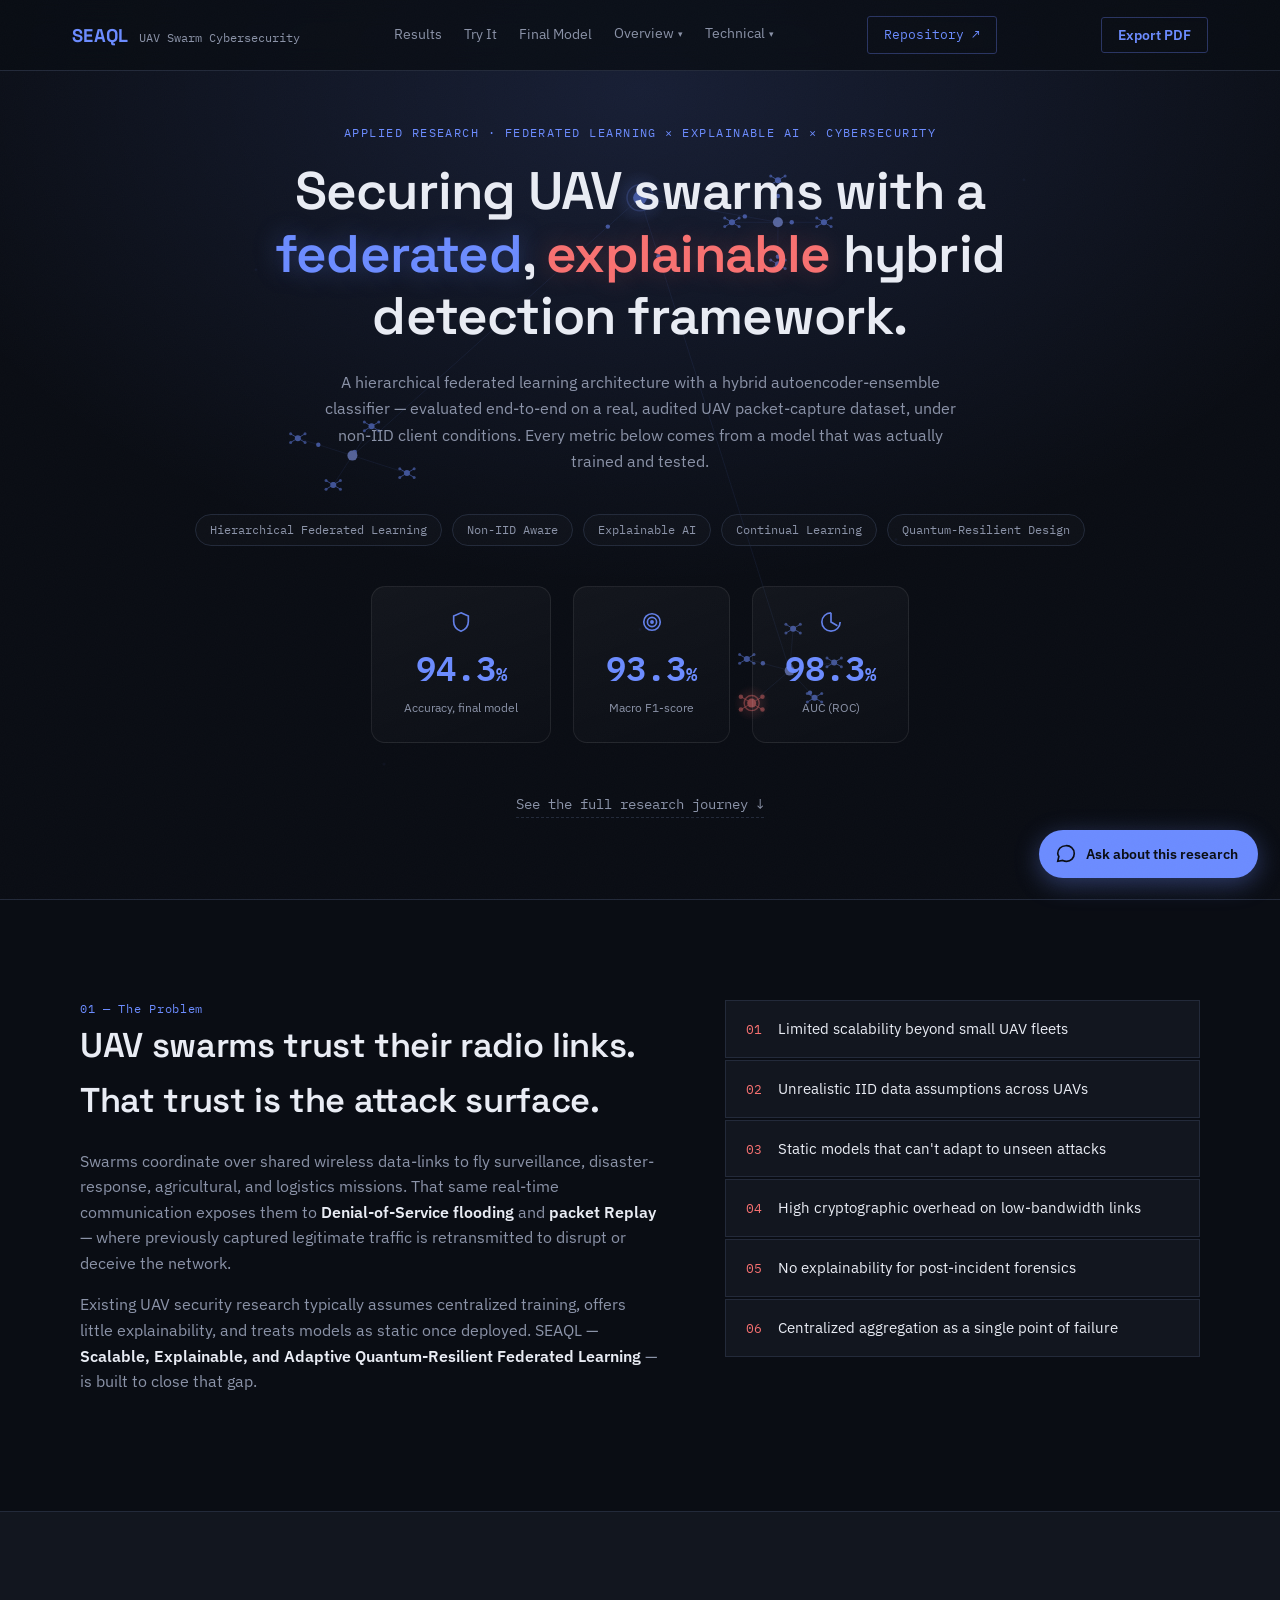
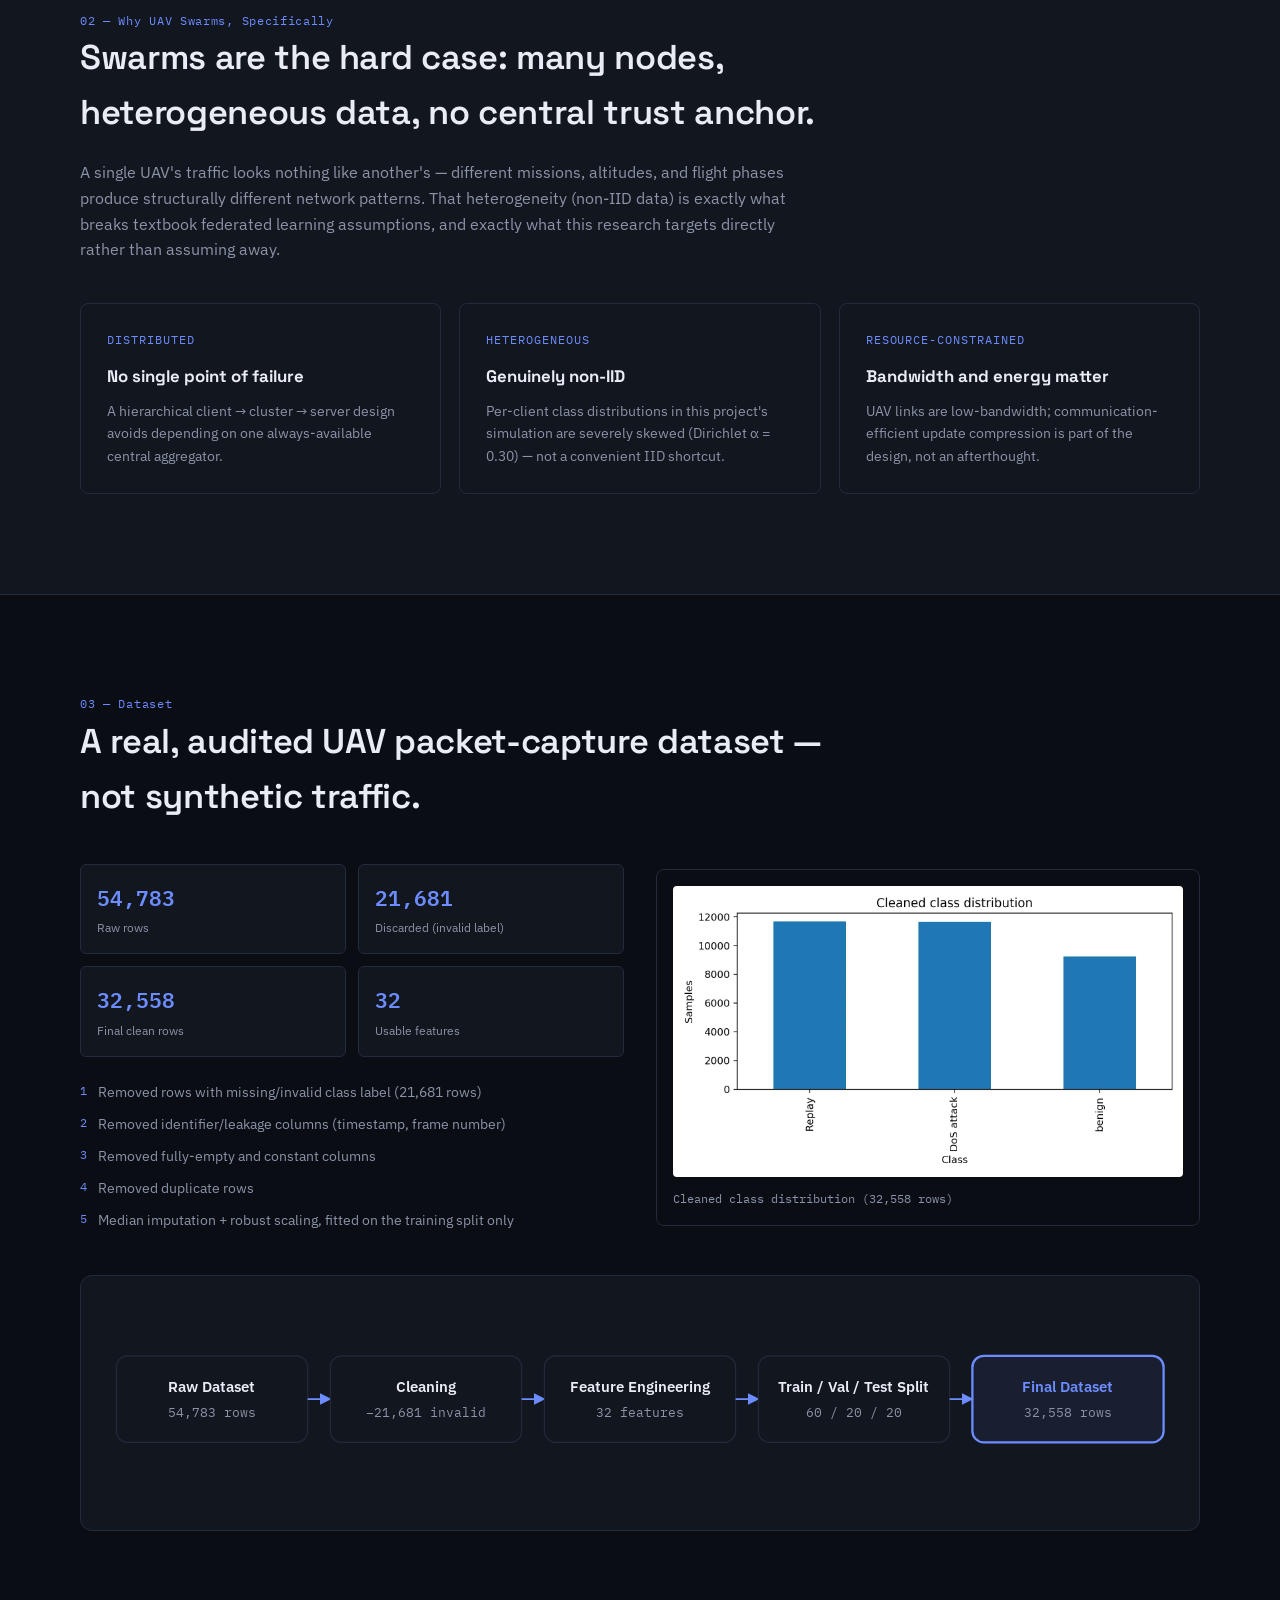
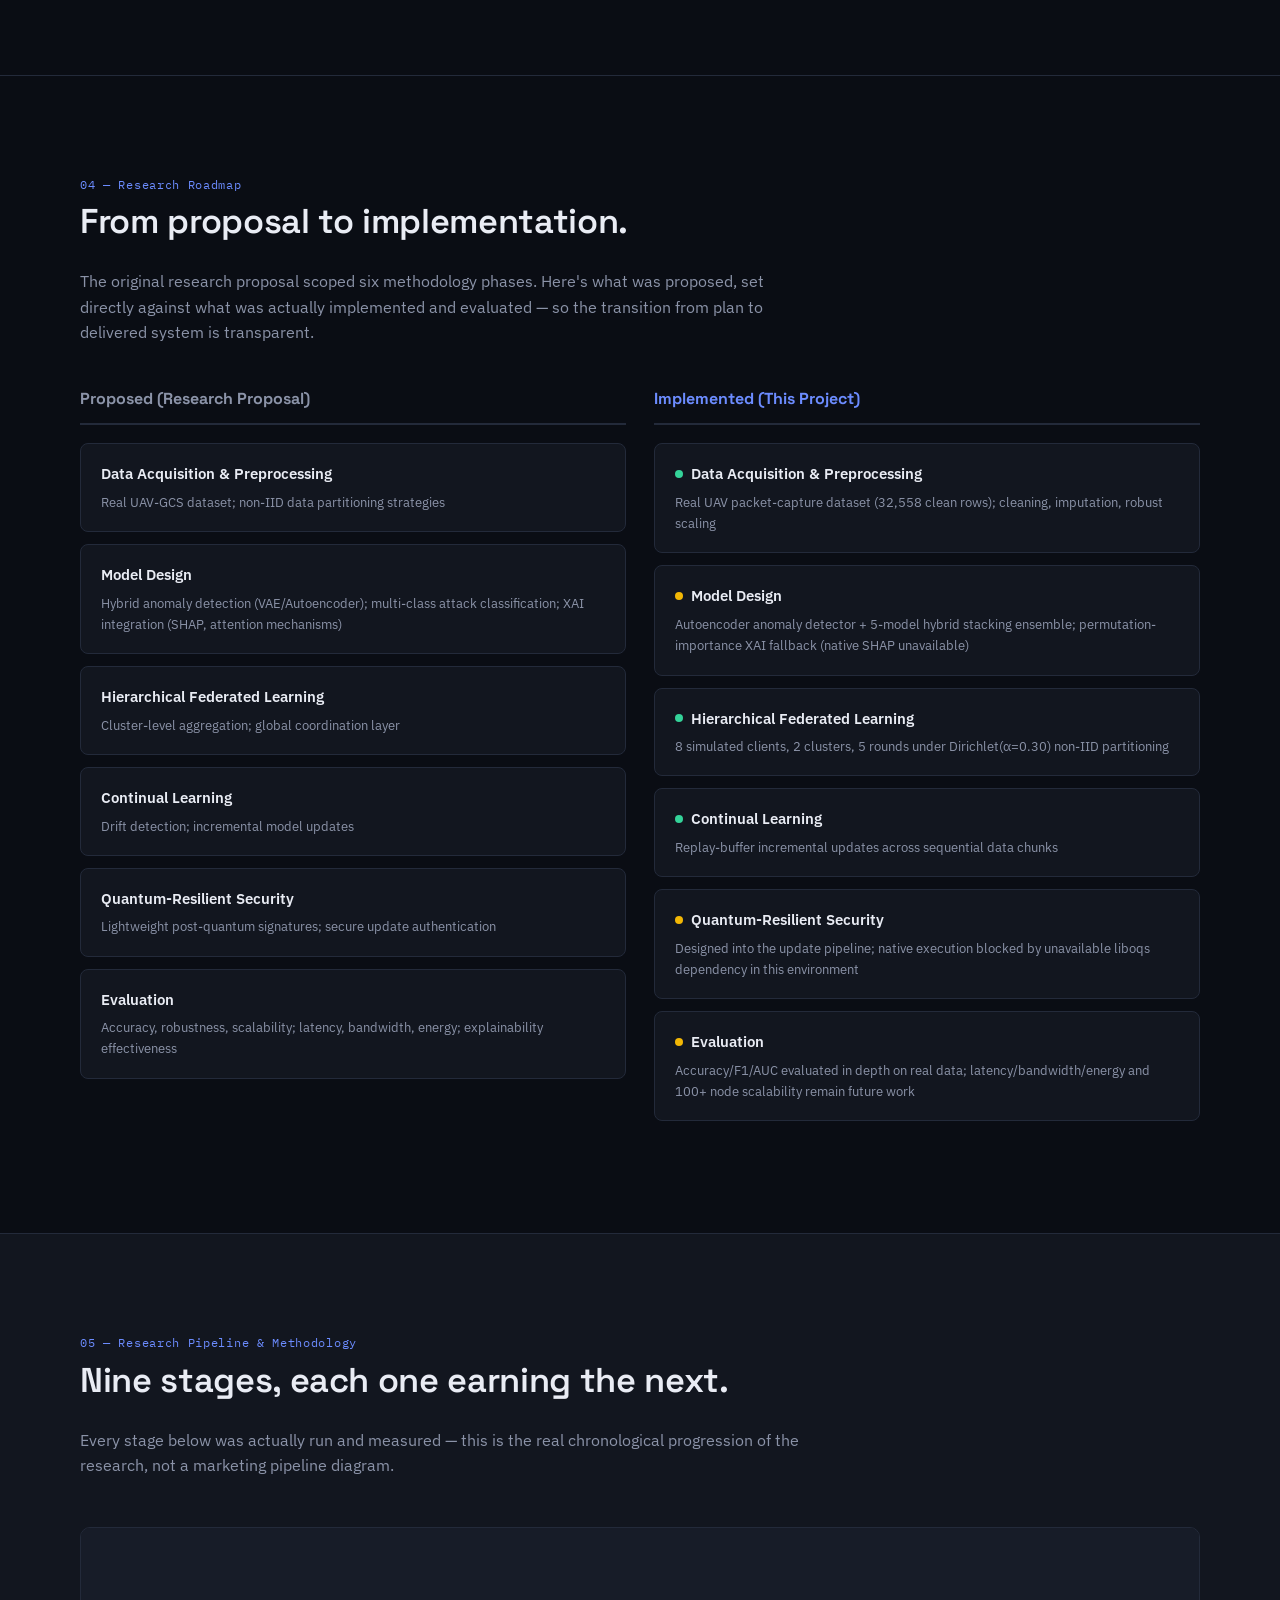
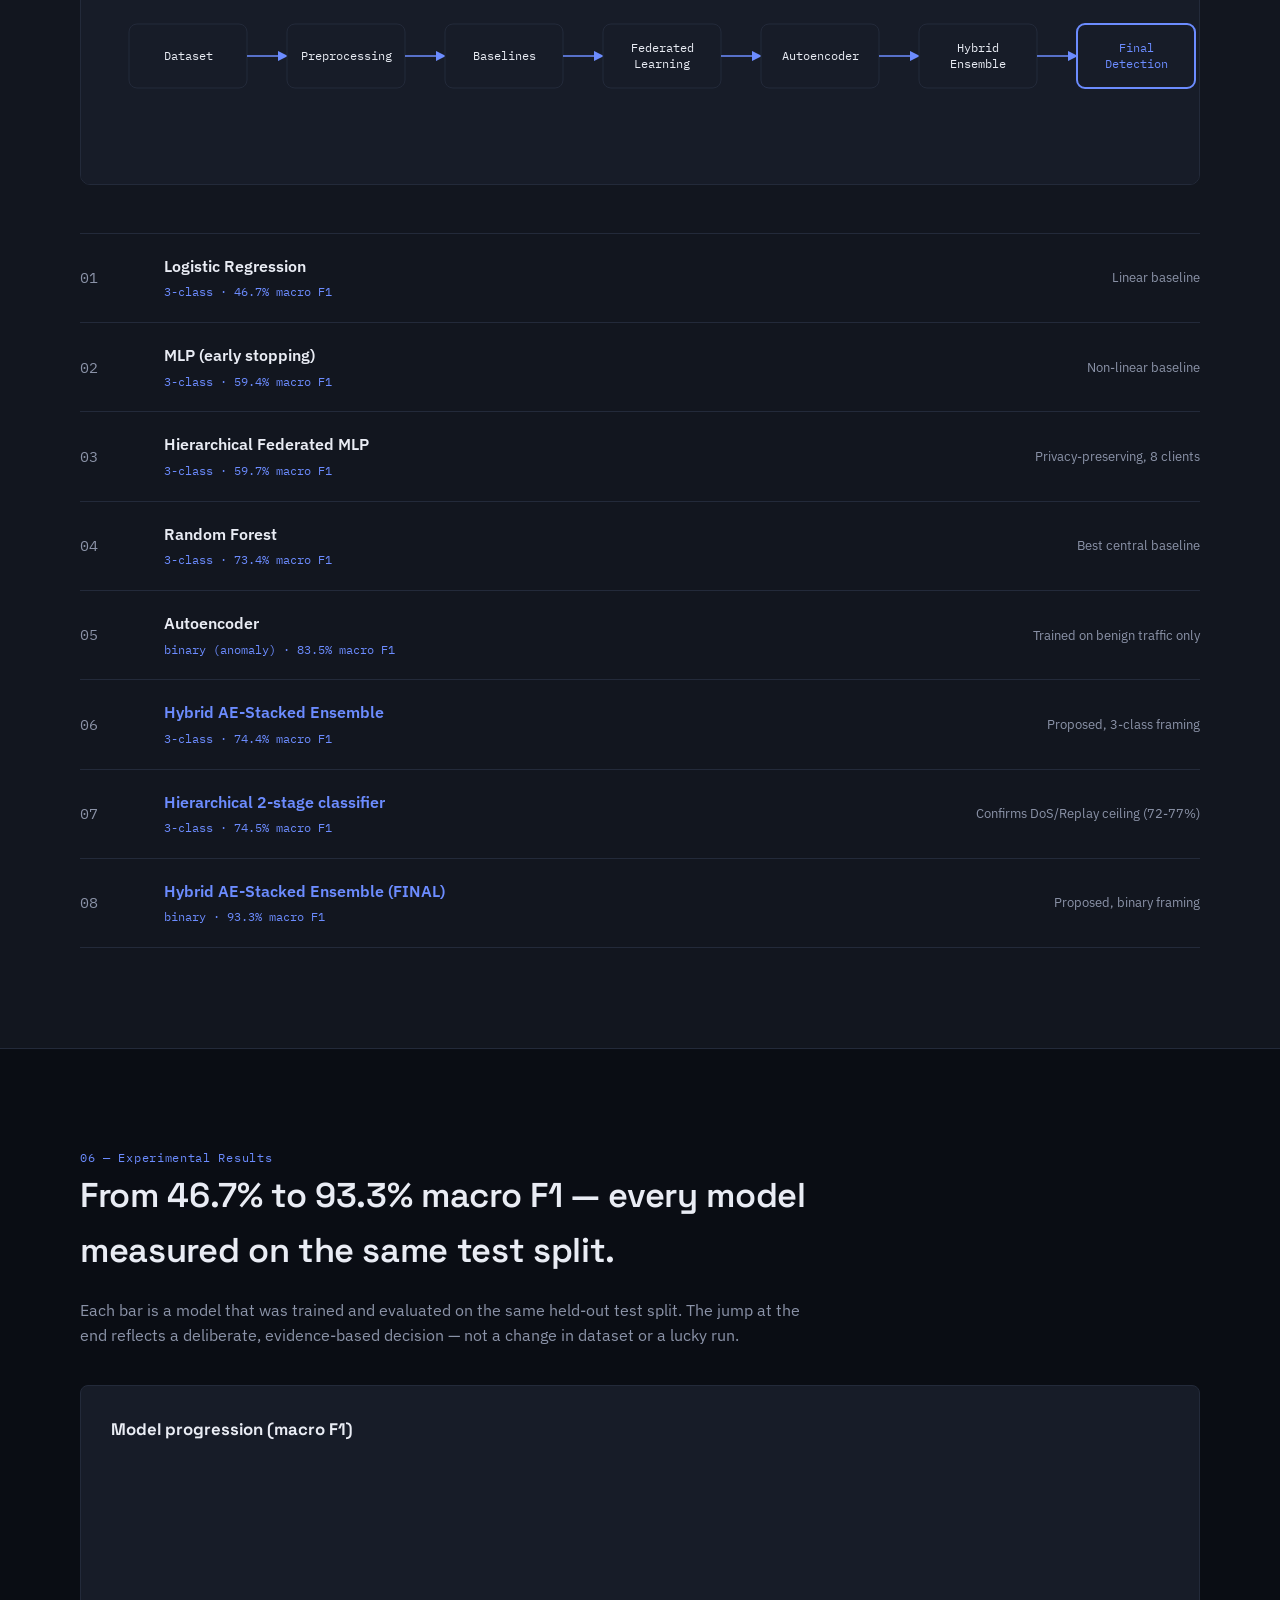
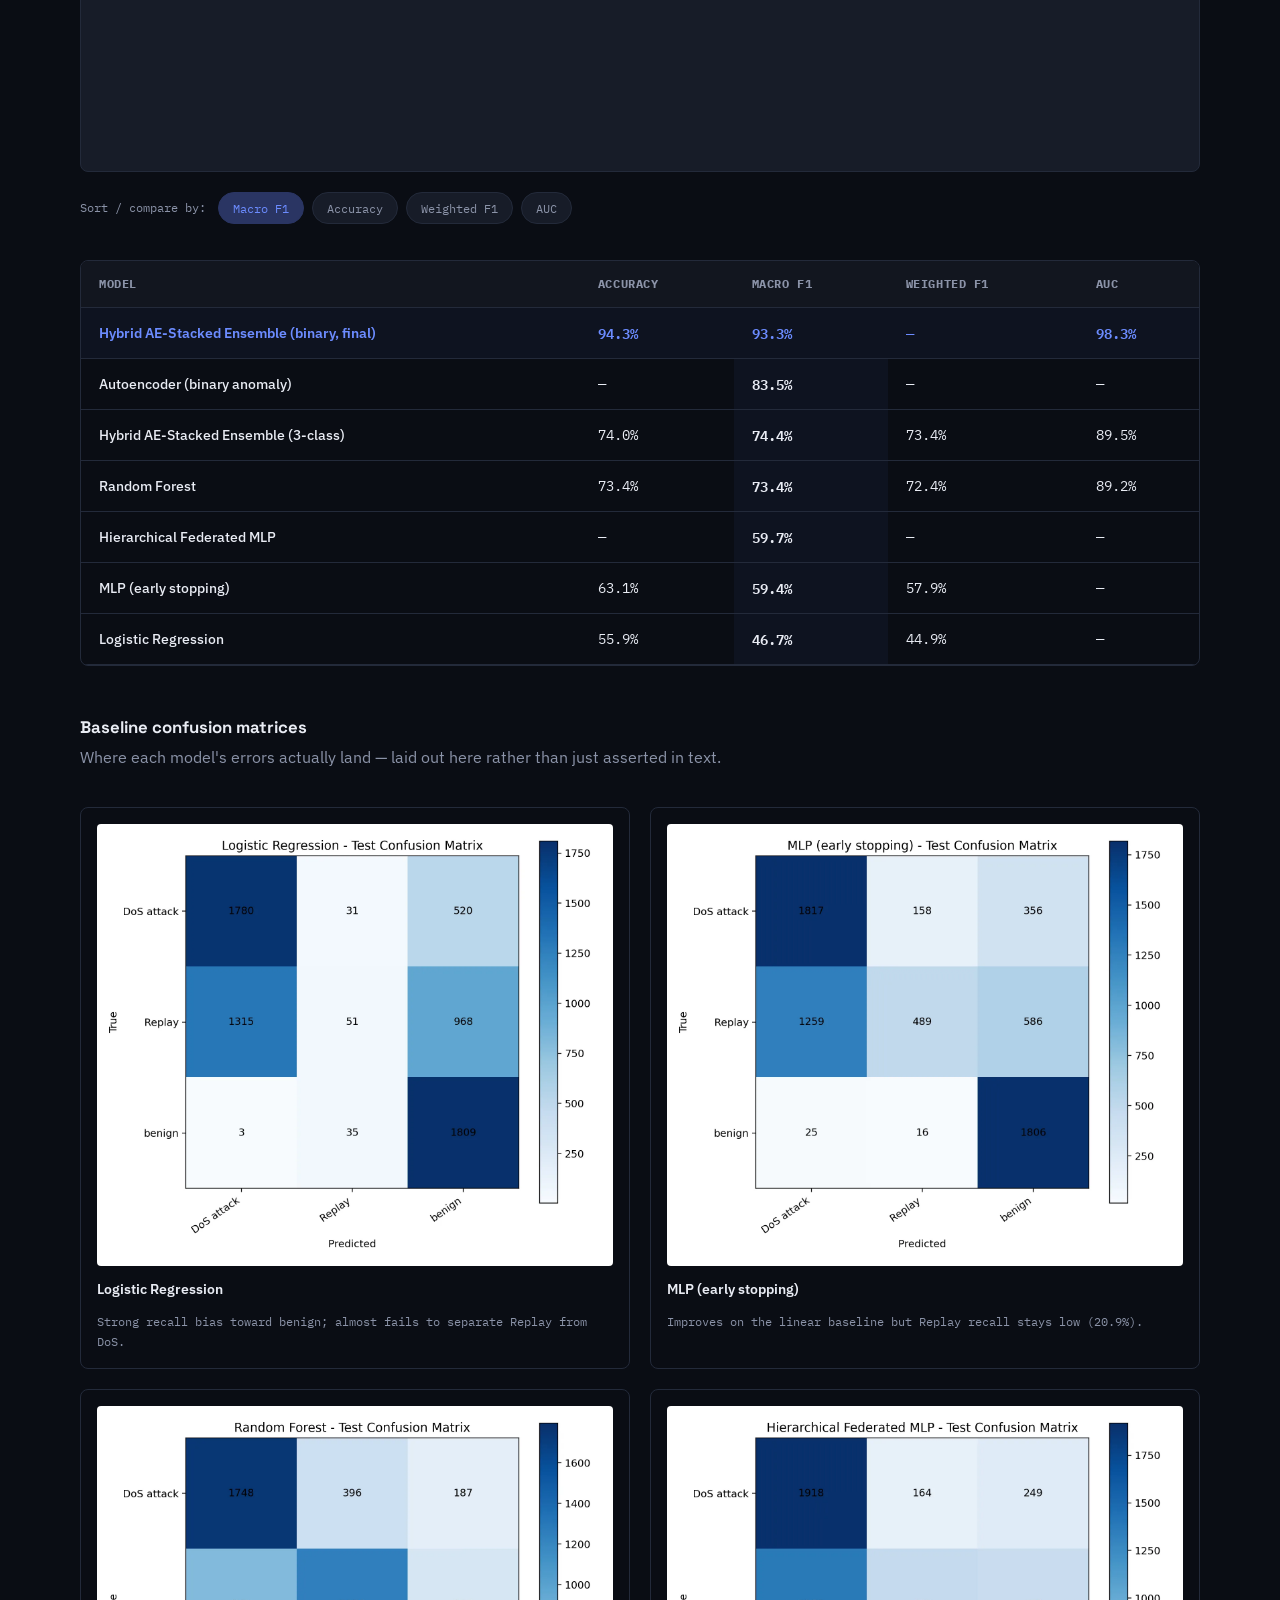
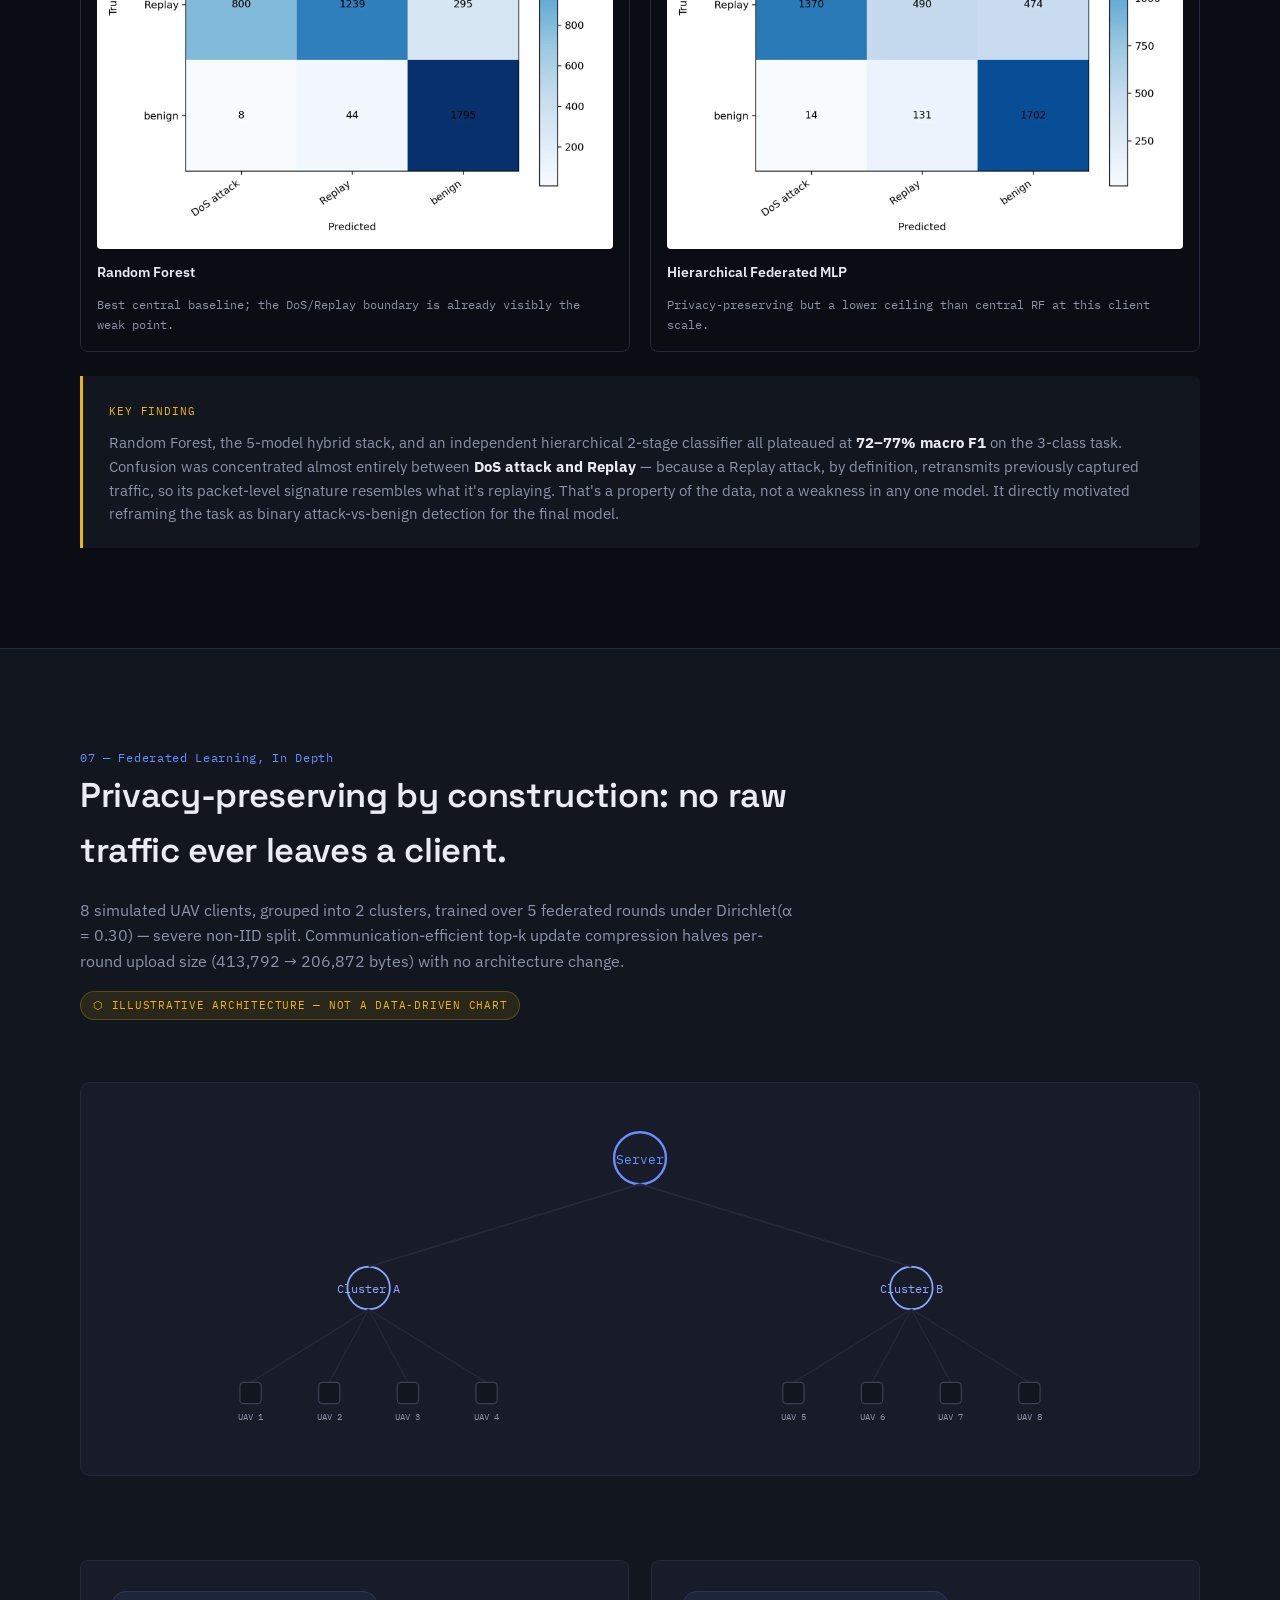
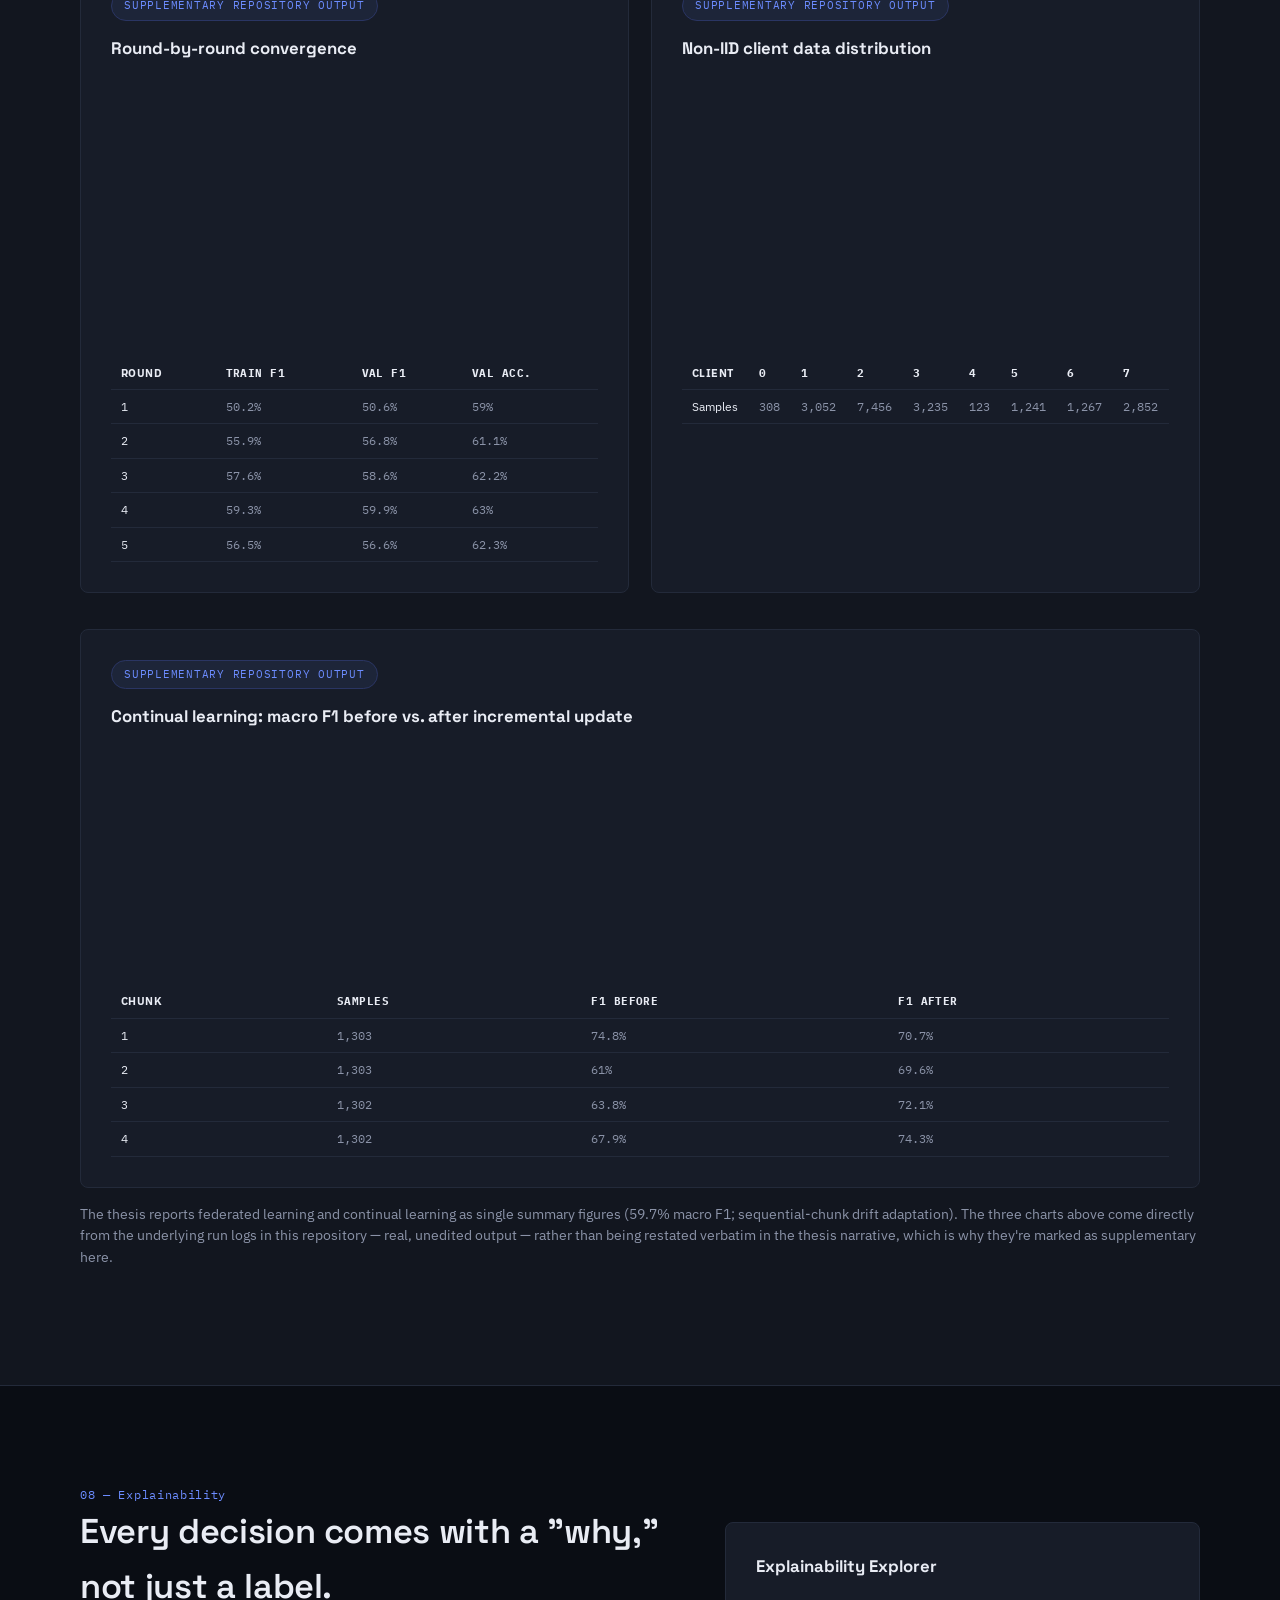
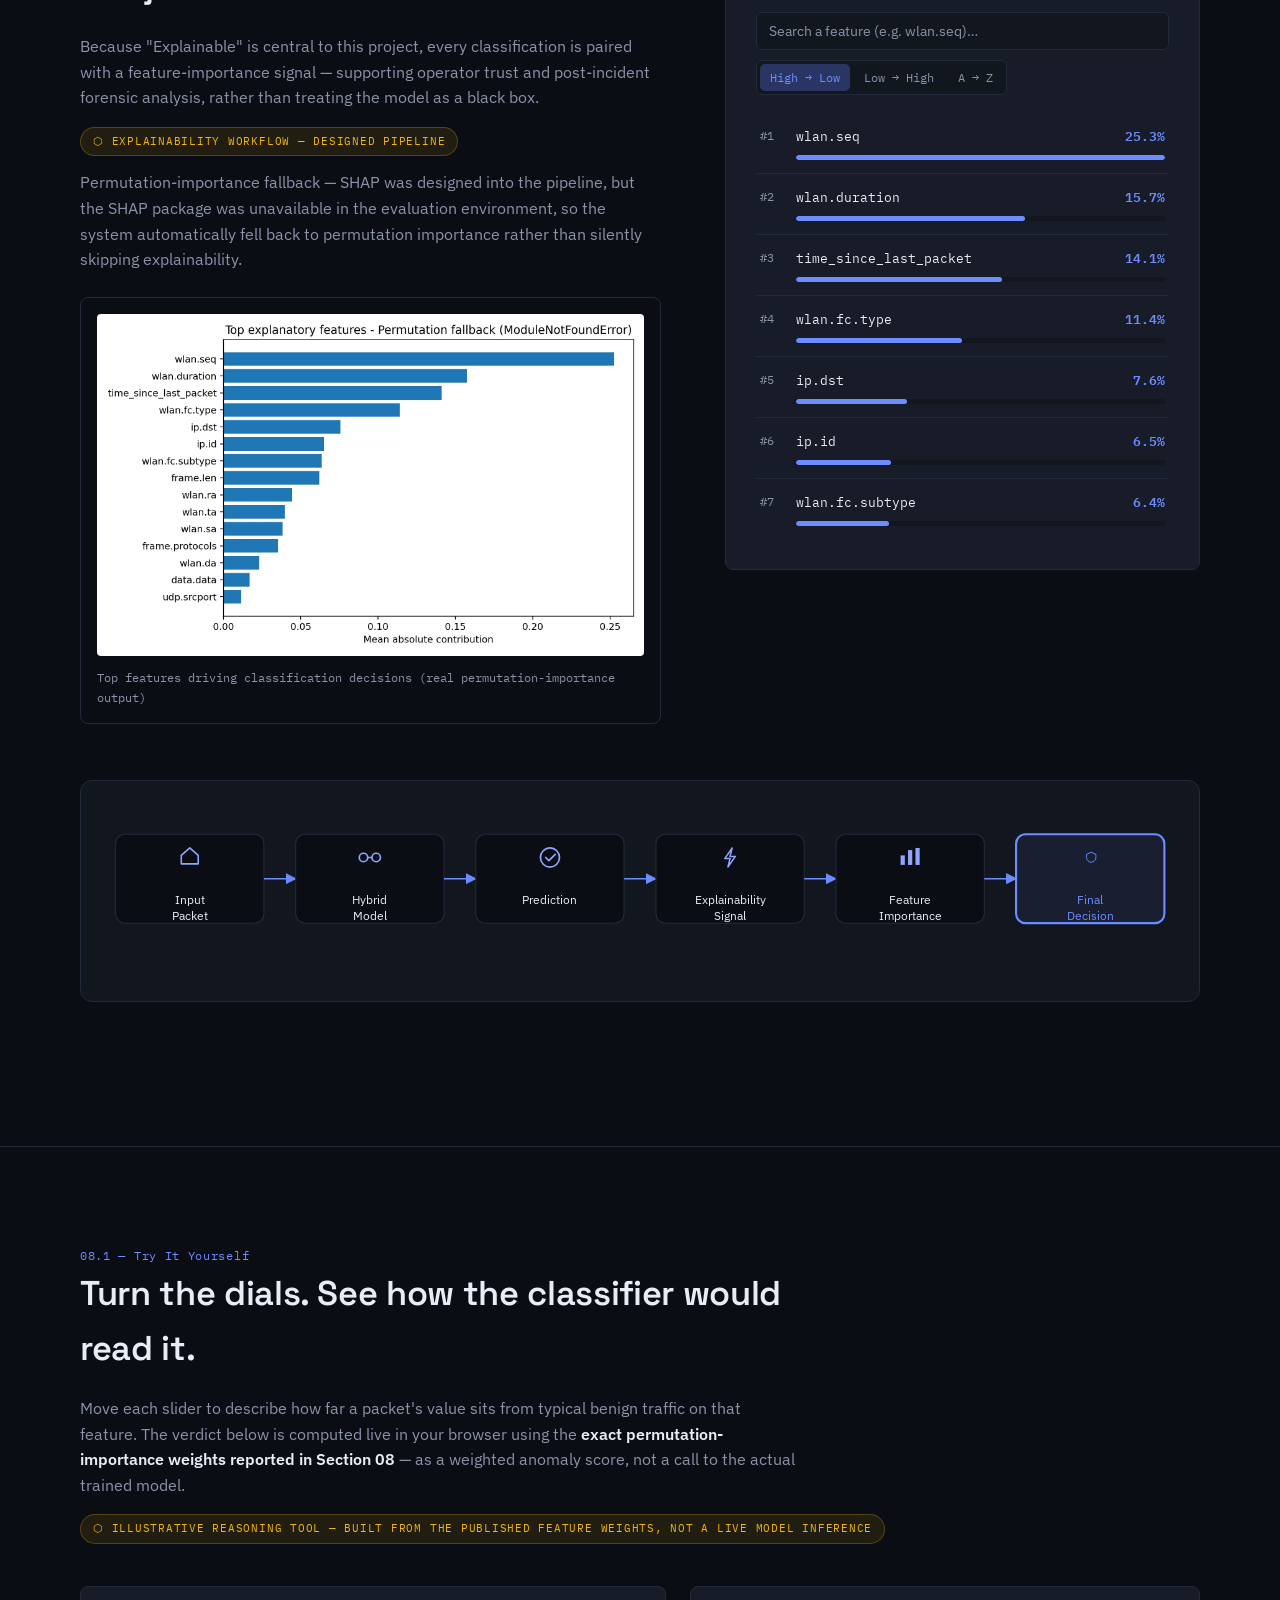
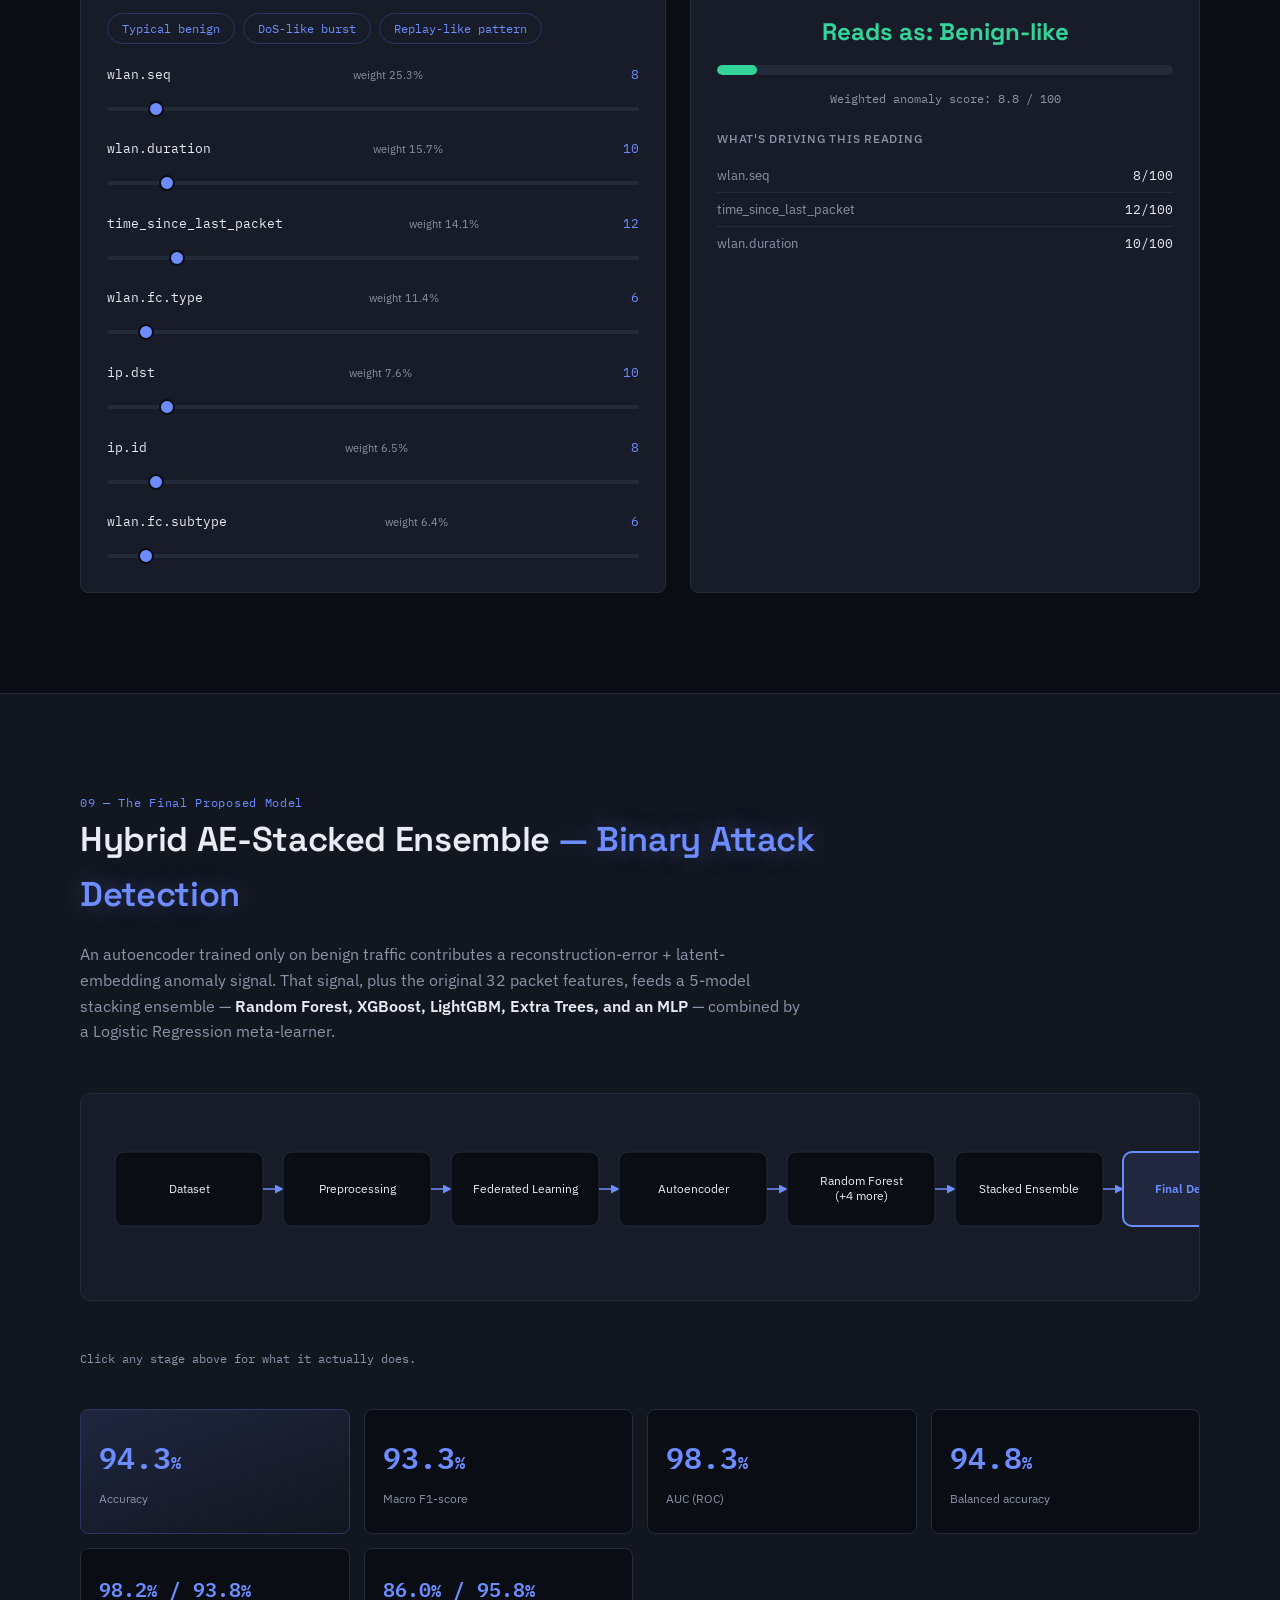
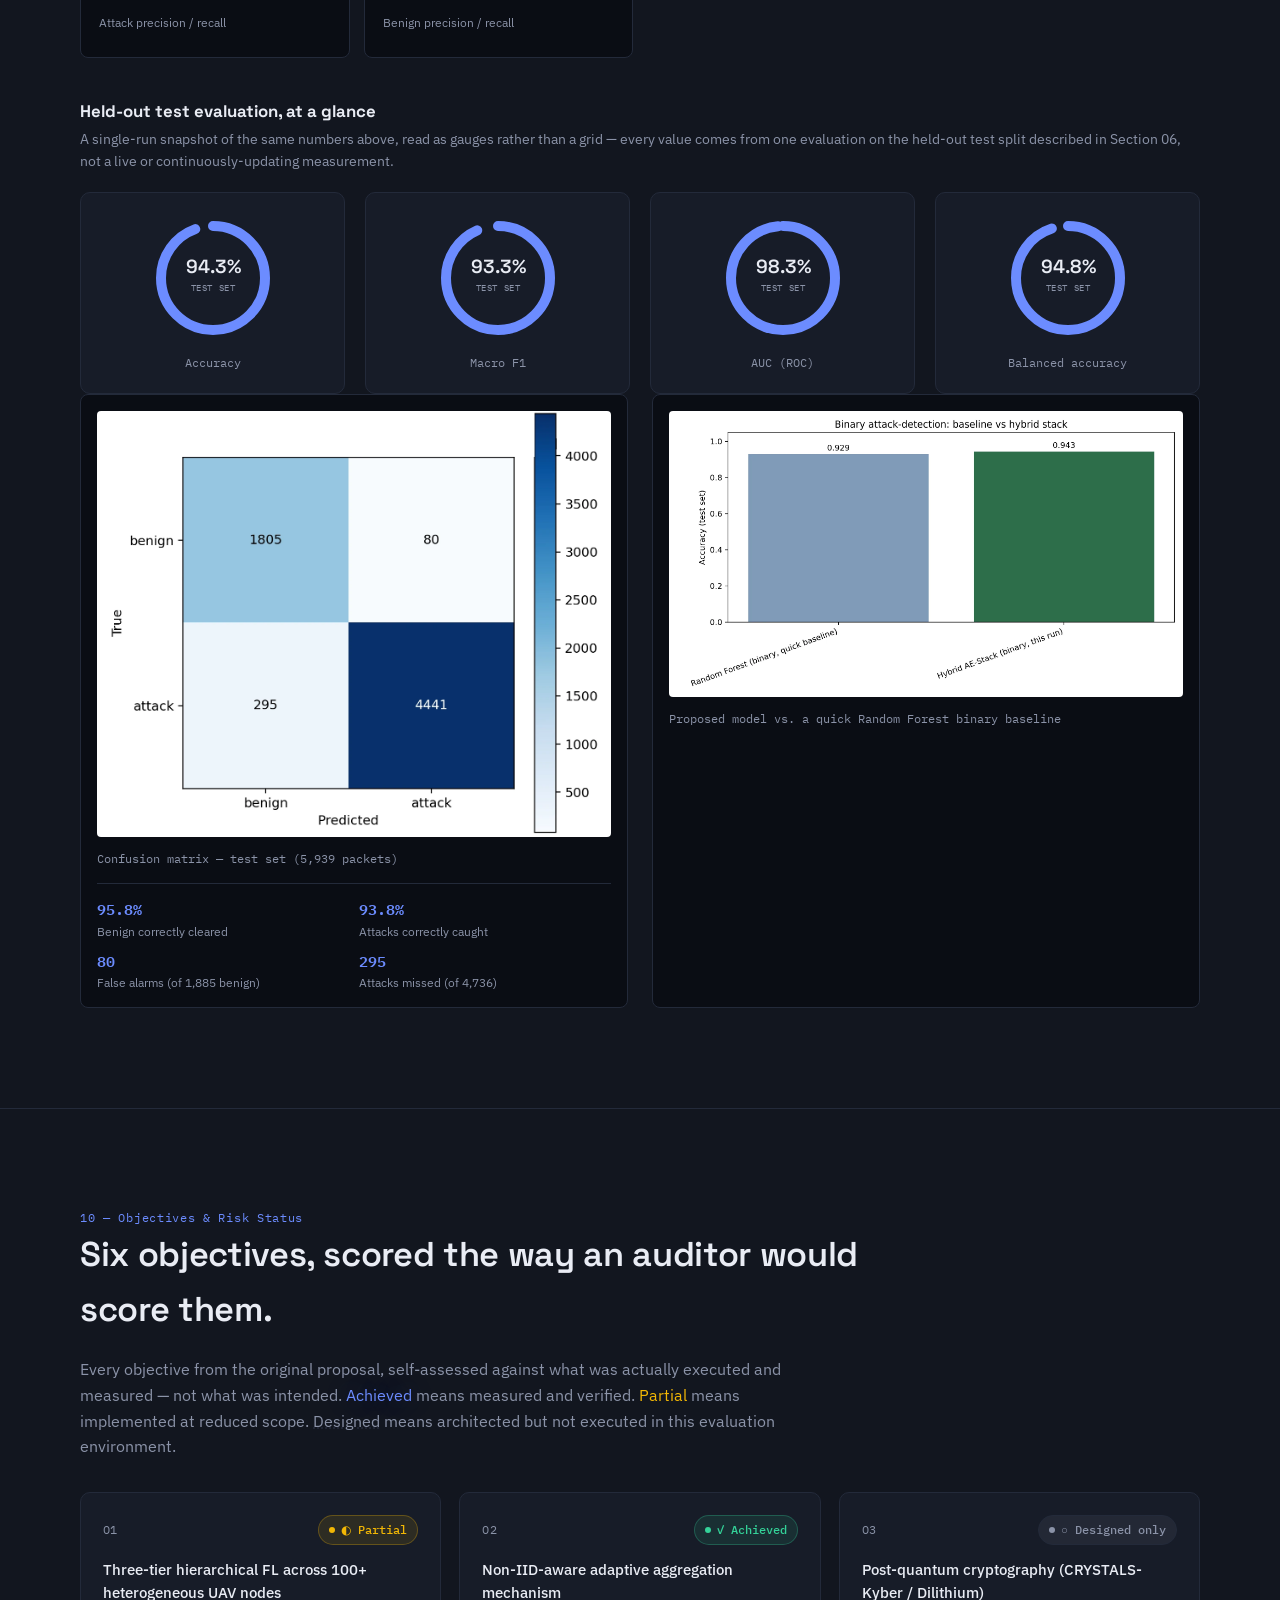
==== index.html @ ceeb3678 "Updated website" ====
<!DOCTYPE html>
<html lang="en">
<head>
<meta charset="UTF-8">
<meta name="viewport" content="width=device-width, initial-scale=1.0">
<title>SEAQL — Federated, Explainable UAV Swarm Cybersecurity</title>
<meta name="description" content="A hierarchical federated learning and hybrid ensemble framework for UAV swarm intrusion detection. 94.3% accuracy, 93.3% macro F1 on real packet-capture data.">

<!-- Open Graph / social preview -->
<meta property="og:type" content="website">
<meta property="og:title" content="SEAQL — Federated, Explainable UAV Swarm Cybersecurity">
<meta property="og:description" content="A hierarchical federated learning and hybrid ensemble framework for UAV swarm intrusion detection. 94.3% accuracy, 93.3% macro F1 on real packet-capture data.">
<meta property="og:image" content="assets/final_model_comparison.webp">
<!-- NOTE: once this site is hosted, replace the line above with an absolute URL
     (e.g. https://yourdomain.com/assets/final_model_comparison.webp) and add
     an og:url tag — most platforms (LinkedIn, WhatsApp, Twitter) ignore
     relative image paths when generating link previews. -->
<meta name="twitter:card" content="summary_large_image">
<meta name="twitter:title" content="SEAQL — Federated, Explainable UAV Swarm Cybersecurity">
<meta name="twitter:description" content="A hierarchical federated learning and hybrid ensemble framework for UAV swarm intrusion detection.">
<meta name="twitter:image" content="assets/final_model_comparison.webp">

<link rel="icon" href="data:image/svg+xml,%3Csvg xmlns='http://www.w3.org/2000/svg' viewBox='0 0 32 32'%3E%3Crect width='32' height='32' rx='7' fill='%230A0D14'/%3E%3Ccircle cx='9' cy='9' r='3.4' fill='none' stroke='%236C8CFF' stroke-width='1.8'/%3E%3Ccircle cx='23' cy='9' r='3.4' fill='none' stroke='%236C8CFF' stroke-width='1.8'/%3E%3Ccircle cx='9' cy='23' r='3.4' fill='none' stroke='%236C8CFF' stroke-width='1.8'/%3E%3Ccircle cx='23' cy='23' r='3.4' fill='none' stroke='%236C8CFF' stroke-width='1.8'/%3E%3Cpath d='M11 11L21 21M21 11L11 21' stroke='%236C8CFF' stroke-width='1.6'/%3E%3C/svg%3E">
<link rel="preconnect" href="https://fonts.googleapis.com">
<link href="https://fonts.googleapis.com/css2?family=Space+Grotesk:wght@400;500;600;700&family=IBM+Plex+Sans:wght@400;500;600&family=IBM+Plex+Mono:wght@400;500;600&display=swap" rel="stylesheet">
<link rel="stylesheet" href="styles.css">
</head>
<body>

<div class="scroll-progress" id="scroll-progress"></div>

<div class="cursor-drone" id="cursor-drone">
  <svg width="30" height="30" viewBox="0 0 30 30" fill="none">
    <g stroke="#6C8CFF" stroke-width="1.4" stroke-linecap="round">
      <line x1="15" y1="15" x2="6" y2="6"/>
      <line x1="15" y1="15" x2="24" y2="6"/>
      <line x1="15" y1="15" x2="6" y2="24"/>
      <line x1="15" y1="15" x2="24" y2="24"/>
    </g>
    <circle cx="6" cy="6" r="3" fill="none" stroke="#8FA5FF" stroke-width="1.1" class="cursor-rotor"/>
    <circle cx="24" cy="6" r="3" fill="none" stroke="#8FA5FF" stroke-width="1.1" class="cursor-rotor"/>
    <circle cx="6" cy="24" r="3" fill="none" stroke="#8FA5FF" stroke-width="1.1" class="cursor-rotor"/>
    <circle cx="24" cy="24" r="3" fill="none" stroke="#8FA5FF" stroke-width="1.1" class="cursor-rotor"/>
    <rect x="11" y="11" width="8" height="8" rx="2" fill="#171C28" stroke="#6C8CFF" stroke-width="1.4"/>
    <circle cx="15" cy="15" r="1.4" fill="#6C8CFF"/>
  </svg>
</div>

<div class="noise-overlay"></div>

<nav class="nav" id="nav">
  <div class="nav-inner">
    <div class="nav-brand"><span class="brand-mark">SEAQL</span><span class="brand-sub">UAV Swarm Cybersecurity</span></div>
    <div class="nav-links" id="nav-links">
      <a href="#results">Results</a>
      <a href="#demo">Try It</a>
      <a href="#final-model">Final Model</a>
      <div class="nav-dropdown">
        <button type="button" class="nav-dropdown-toggle">Overview <span class="caret">▾</span></button>
        <div class="nav-dropdown-menu">
          <a href="#problem">Problem</a>
          <a href="#dataset">Dataset</a>
          <a href="#roadmap">Roadmap</a>
          <a href="#objectives">Objectives</a>
          <a href="#contribution">Contributions</a>
        </div>
      </div>
      <div class="nav-dropdown">
        <button type="button" class="nav-dropdown-toggle">Technical <span class="caret">▾</span></button>
        <div class="nav-dropdown-menu">
          <a href="#pipeline">Pipeline</a>
          <a href="#federated">Federated Learning</a>
          <a href="#explainability">Explainability</a>
        </div>
      </div>
      <a class="nav-cta-mobile" href="https://github.com/syedshah7214/seaql-uav" target="_blank" rel="noopener">Repository ↗</a>
    </div>
    <a class="nav-cta" href="https://github.com/syedshah7214/seaql-uav" target="_blank" rel="noopener">Repository ↗</a>
    <button type="button" class="nav-cta nav-cta-ghost" id="export-pdf-btn">Export PDF</button>
    <button class="nav-burger" id="nav-burger" aria-label="Toggle menu" aria-expanded="false"><span></span><span></span><span></span></button>
  </div>
</nav>

<!-- HERO -->
<header class="hero">
  <div class="hero-illustration"></div>
  <canvas id="swarm-canvas"></canvas>
  <div class="intro-drone-wrap" id="intro-drone">
    <div class="vanish-ring" id="vanish-ring"></div>
    <div class="intro-drone-bob">
      <svg width="180" height="180" viewBox="0 0 180 180" fill="none">
        <!-- motion trail -->
        <g class="rotor-blur">
          <ellipse cx="34" cy="34" rx="20" ry="7" fill="#6C8CFF" opacity="0.12"/>
          <ellipse cx="146" cy="34" rx="20" ry="7" fill="#6C8CFF" opacity="0.12"/>
          <ellipse cx="34" cy="146" rx="20" ry="7" fill="#6C8CFF" opacity="0.12"/>
          <ellipse cx="146" cy="146" rx="20" ry="7" fill="#6C8CFF" opacity="0.12"/>
        </g>
        <!-- arms -->
        <g stroke="#8FA5FF" stroke-width="4" stroke-linecap="round">
          <line x1="90" y1="90" x2="34" y2="34"/>
          <line x1="90" y1="90" x2="146" y2="34"/>
          <line x1="90" y1="90" x2="34" y2="146"/>
          <line x1="90" y1="90" x2="146" y2="146"/>
        </g>
        <!-- rotors -->
        <g class="rotor">
          <circle cx="34" cy="34" r="19" fill="none" stroke="#6C8CFF" stroke-width="2.4"/>
          <circle cx="146" cy="34" r="19" fill="none" stroke="#6C8CFF" stroke-width="2.4"/>
          <circle cx="34" cy="146" r="19" fill="none" stroke="#6C8CFF" stroke-width="2.4"/>
          <circle cx="146" cy="146" r="19" fill="none" stroke="#6C8CFF" stroke-width="2.4"/>
        </g>
        <!-- motor hubs -->
        <circle cx="34" cy="34" r="5" fill="#171C28" stroke="#8FA5FF" stroke-width="2"/>
        <circle cx="146" cy="34" r="5" fill="#171C28" stroke="#8FA5FF" stroke-width="2"/>
        <circle cx="34" cy="146" r="5" fill="#171C28" stroke="#8FA5FF" stroke-width="2"/>
        <circle cx="146" cy="146" r="5" fill="#171C28" stroke="#8FA5FF" stroke-width="2"/>
        <!-- nav lights -->
        <circle cx="34" cy="34" r="2.2" fill="#F87171"/>
        <circle cx="146" cy="34" r="2.2" fill="#34D399"/>
        <!-- body -->
        <rect x="66" y="66" width="48" height="48" rx="10" fill="#12161F" stroke="#6C8CFF" stroke-width="3"/>
        <rect x="78" y="78" width="24" height="24" rx="5" fill="#171C28" stroke="#8FA5FF" stroke-width="1.6"/>
        <circle cx="90" cy="90" r="5" fill="#6C8CFF"/>
        <!-- camera gimbal -->
        <circle cx="90" cy="120" r="7" fill="#171C28" stroke="#8FA5FF" stroke-width="2"/>
        <circle cx="90" cy="120" r="2.6" fill="#6C8CFF"/>
      </svg>
    </div>
  </div>
  <div class="hero-content">
    <p class="eyebrow">Applied Research · Federated Learning × Explainable AI × Cybersecurity</p>
    <h1>Securing UAV swarms with a<br><span class="hl-signal">federated</span>, <span class="hl-alert">explainable</span> hybrid detection framework.</h1>
    <p class="hero-sub">A hierarchical federated learning architecture with a hybrid autoencoder-ensemble classifier — evaluated end-to-end on a real, audited UAV packet-capture dataset, under non-IID client conditions. Every metric below comes from a model that was actually trained and tested.</p>
    <div class="hero-badges">
      <span class="hero-badge">Hierarchical Federated Learning</span>
      <span class="hero-badge">Non-IID Aware</span>
      <span class="hero-badge">Explainable AI</span>
      <span class="hero-badge">Continual Learning</span>
      <span class="hero-badge">Quantum-Resilient Design</span>
    </div>
    <div class="hero-stats" id="hero-stats"></div>
    <a href="#problem" class="scroll-cue">See the full research journey ↓</a>
  </div>
</header>

<main>

  <!-- PROBLEM -->
  <section class="section" id="problem">
    <div class="section-inner two-col">
      <div>
        <p class="section-tag">01 — The Problem</p>
        <h2>UAV swarms trust their radio links. That trust is the attack surface.</h2>
        <p class="body-text">Swarms coordinate over shared wireless data-links to fly surveillance, disaster-response, agricultural, and logistics missions. That same real-time communication exposes them to <strong>Denial-of-Service flooding</strong> and <strong>packet Replay</strong> — where previously captured legitimate traffic is retransmitted to disrupt or deceive the network.</p>
        <p class="body-text">Existing UAV security research typically assumes centralized training, offers little explainability, and treats models as static once deployed. SEAQL — <strong>Scalable, Explainable, and Adaptive Quantum-Resilient Federated Learning</strong> — is built to close that gap.</p>
      </div>
      <div class="problem-list">
        <div class="problem-item"><span class="problem-num">01</span>Limited scalability beyond small UAV fleets</div>
        <div class="problem-item"><span class="problem-num">02</span>Unrealistic IID data assumptions across UAVs</div>
        <div class="problem-item"><span class="problem-num">03</span>Static models that can't adapt to unseen attacks</div>
        <div class="problem-item"><span class="problem-num">04</span>High cryptographic overhead on low-bandwidth links</div>
        <div class="problem-item"><span class="problem-num">05</span>No explainability for post-incident forensics</div>
        <div class="problem-item"><span class="problem-num">06</span>Centralized aggregation as a single point of failure</div>
      </div>
    </div>
  </section>

  <!-- WHY UAV SWARM -->
  <section class="section alt">
    <div class="section-inner">
      <p class="section-tag">02 — Why UAV Swarms, Specifically</p>
      <h2>Swarms are the hard case: many nodes, heterogeneous data, no central trust anchor.</h2>
      <p class="body-text max-w">A single UAV's traffic looks nothing like another's — different missions, altitudes, and flight phases produce structurally different network patterns. That heterogeneity (non-IID data) is exactly what breaks textbook federated learning assumptions, and exactly what this research targets directly rather than assuming away.</p>
      <div class="why-grid">
        <div class="why-card"><div class="why-icon">DISTRIBUTED</div><h3>No single point of failure</h3><p>A hierarchical client → cluster → server design avoids depending on one always-available central aggregator.</p></div>
        <div class="why-card"><div class="why-icon">HETEROGENEOUS</div><h3>Genuinely non-IID</h3><p>Per-client class distributions in this project's simulation are severely skewed (Dirichlet α = 0.30) — not a convenient IID shortcut.</p></div>
        <div class="why-card"><div class="why-icon">RESOURCE-CONSTRAINED</div><h3>Bandwidth and energy matter</h3><p>UAV links are low-bandwidth; communication-efficient update compression is part of the design, not an afterthought.</p></div>
      </div>
    </div>
  </section>

  <!-- DATASET -->
  <section class="section" id="dataset">
    <div class="section-inner">
      <p class="section-tag">03 — Dataset</p>
      <h2>A real, audited UAV packet-capture dataset — not synthetic traffic.</h2>
      <div class="dataset-grid">
        <div>
          <div class="dataset-stats" id="dataset-stats"></div>
          <ul class="dataset-steps" id="dataset-steps"></ul>
        </div>
        <figure class="figure-card">
          <img src="assets/class_distribution.webp" alt="Class distribution across benign, DoS attack, and Replay" style="max-height:340px; object-fit:contain; margin:0 auto;" loading="lazy" decoding="async">
          <figcaption>Cleaned class distribution (32,558 rows)</figcaption>
        </figure>
      </div>
      <div class="dataset-flow">
        <svg viewBox="0 0 1000 160" xmlns="http://www.w3.org/2000/svg"><g id="dataset-flow-svg"></g></svg>
      </div>
    </div>
  </section>

  <!-- RESEARCH ROADMAP: proposal vs implementation -->
  <section class="section" id="roadmap">
    <div class="section-inner">
      <p class="section-tag">04 — Research Roadmap</p>
      <h2>From proposal to implementation.</h2>
      <p class="body-text max-w">The original research proposal scoped six methodology phases. Here's what was proposed, set directly against what was actually implemented and evaluated — so the transition from plan to delivered system is transparent.</p>
      <div class="roadmap-grid">
        <div class="roadmap-col">
          <h4 class="roadmap-col-title proposed">Proposed (Research Proposal)</h4>
          <div id="roadmap-proposed"></div>
        </div>
        <div class="roadmap-col">
          <h4 class="roadmap-col-title implemented">Implemented (This Project)</h4>
          <div id="roadmap-implemented"></div>
        </div>
      </div>
    </div>
  </section>

  <!-- PIPELINE -->
  <section class="section alt" id="pipeline">
    <div class="section-inner">
      <p class="section-tag">05 — Research Pipeline & Methodology</p>
      <h2>Nine stages, each one earning the next.</h2>
      <p class="body-text max-w">Every stage below was actually run and measured — this is the real chronological progression of the research, not a marketing pipeline diagram.</p>

      <div class="pipeline-diagram">
        <svg viewBox="0 0 1040 200" xmlns="http://www.w3.org/2000/svg" style="width:100%;height:auto;font-family:'IBM Plex Mono',monospace;">
          <defs>
            <marker id="arrow" viewBox="0 0 10 10" refX="9" refY="5" markerWidth="7" markerHeight="7" orient="auto-start-reverse">
              <path d="M0,0 L10,5 L0,10 z" fill="#6C8CFF"/>
            </marker>
          </defs>
          <!-- stage boxes -->
          <g id="pipeline-svg-stages"></g>
        </svg>
      </div>

      <div class="timeline" id="timeline"></div>
    </div>
  </section>

  <!-- RESULTS -->
  <section class="section" id="results">
    <div class="section-inner">
      <p class="section-tag">06 — Experimental Results</p>
      <h2>From 46.7% to 93.3% macro F1 — every model measured on the same test split.</h2>
      <p class="body-text max-w">Each bar is a model that was trained and evaluated on the same held-out test split. The jump at the end reflects a deliberate, evidence-based decision — not a change in dataset or a lucky run.</p>

      <div class="chart-card">
        <h3>Model progression (macro F1)</h3>
        <div class="chart-canvas-wrap" style="height:280px;"><canvas id="progressionChart"></canvas></div>
      </div>

      <div class="model-compare-controls" id="model-compare-controls">
        <span class="model-compare-label">Sort / compare by:</span>
        <button type="button" class="compare-btn active" data-metric="macroF1">Macro F1</button>
        <button type="button" class="compare-btn" data-metric="accuracy">Accuracy</button>
        <button type="button" class="compare-btn" data-metric="weightedF1">Weighted F1</button>
        <button type="button" class="compare-btn" data-metric="auc">AUC</button>
      </div>
      <div class="results-table-wrap">
        <table class="results-table" id="results-table">
          <thead><tr><th>Model</th><th data-metric-col="accuracy">Accuracy</th><th data-metric-col="macroF1">Macro F1</th><th data-metric-col="weightedF1">Weighted F1</th><th data-metric-col="auc">AUC</th></tr></thead>
          <tbody></tbody>
        </table>
      </div>

      <h3 style="font-family:var(--font-display); font-size:1.05rem; margin:48px 0 4px;">Baseline confusion matrices</h3>
      <p class="body-text">Where each model's errors actually land — laid out here rather than just asserted in text.</p>
      <div class="figure-grid" id="baseline-confusion-grid"></div>

      <div class="finding-card">
        <span class="finding-tag">Key finding</span>
        <p>Random Forest, the 5-model hybrid stack, and an independent hierarchical 2-stage classifier all plateaued at <strong>72–77% macro F1</strong> on the 3-class task. Confusion was concentrated almost entirely between <strong>DoS attack and Replay</strong> — because a Replay attack, by definition, retransmits previously captured traffic, so its packet-level signature resembles what it's replaying. That's a property of the data, not a weakness in any one model. It directly motivated reframing the task as binary attack-vs-benign detection for the final model.</p>
      </div>
    </div>
  </section>

  <!-- FEDERATED LEARNING -->
  <section class="section alt" id="federated">
    <div class="section-inner">
      <p class="section-tag">07 — Federated Learning, In Depth</p>
      <h2>Privacy-preserving by construction: no raw traffic ever leaves a client.</h2>
      <p class="body-text max-w" id="federated-summary"></p>

      <span class="badge badge-illustrative">⬡ Illustrative Architecture — not a data-driven chart</span>
      <div class="pipeline-diagram">
        <svg viewBox="0 0 900 260" xmlns="http://www.w3.org/2000/svg" style="width:100%;height:auto;">
          <g id="fl-architecture-svg"></g>
        </svg>
      </div>

      <div class="chart-grid-2">
        <div class="chart-card">
          <span class="badge badge-supplementary">Supplementary repository output</span>
          <h3>Round-by-round convergence</h3>
          <div class="chart-canvas-wrap" style="height:260px;"><canvas id="federatedChart"></canvas></div>
          <div class="mini-table-wrap" id="federated-mini-table"></div>
        </div>
        <div class="chart-card">
          <span class="badge badge-supplementary">Supplementary repository output</span>
          <h3>Non-IID client data distribution</h3>
          <div class="chart-canvas-wrap" style="height:260px;"><canvas id="nonIidChart"></canvas></div>
          <div class="mini-table-wrap" id="nonIid-mini-table"></div>
        </div>
      </div>

      <div class="chart-card">
        <span class="badge badge-supplementary">Supplementary repository output</span>
        <h3>Continual learning: macro F1 before vs. after incremental update</h3>
        <div class="chart-canvas-wrap" style="height:220px;"><canvas id="continualChart"></canvas></div>
        <div class="mini-table-wrap" id="continual-mini-table"></div>
      </div>
      <p class="body-text" style="margin-top:16px; font-size:0.85rem;">The thesis reports federated learning and continual learning as single summary figures (59.7% macro F1; sequential-chunk drift adaptation). The three charts above come directly from the underlying run logs in this repository — real, unedited output — rather than being restated verbatim in the thesis narrative, which is why they're marked as supplementary here.</p>
    </div>
  </section>

  <!-- EXPLAINABILITY -->
  <section class="section" id="explainability">
    <div class="section-inner two-col">
      <div>
        <p class="section-tag">08 — Explainability</p>
        <h2>Every decision comes with a "why," not just a label.</h2>
        <p class="body-text">Because "Explainable" is central to this project, every classification is paired with a feature-importance signal — supporting operator trust and post-incident forensic analysis, rather than treating the model as a black box.</p>
        <span class="badge badge-illustrative">⬡ Explainability workflow — designed pipeline</span>
        <p class="body-text" id="explainability-method"></p>
        <div class="figure-card" style="margin-top:24px;">
          <img src="assets/xai_feature_importance.webp" alt="Feature importance ranking" loading="lazy" decoding="async">
          <figcaption>Top features driving classification decisions (real permutation-importance output)</figcaption>
        </div>
      </div>
      <div id="xai-feature-list"></div>
    </div>
    <div class="section-inner" style="margin-top:56px;">
      <div class="xai-flow">
        <svg viewBox="0 0 1000 140" xmlns="http://www.w3.org/2000/svg"><g id="xai-flow-svg"></g></svg>
      </div>
    </div>
  </section>

  <!-- INTERACTIVE DEMO -->
  <section class="section" id="demo">
    <div class="section-inner">
      <p class="section-tag">08.1 — Try It Yourself</p>
      <h2>Turn the dials. See how the classifier would read it.</h2>
      <p class="body-text max-w">Move each slider to describe how far a packet's value sits from typical benign traffic on that feature. The verdict below is computed live in your browser using the <strong>exact permutation-importance weights reported in Section 08</strong> — as a weighted anomaly score, not a call to the actual trained model.</p>
      <span class="badge badge-illustrative">⬡ Illustrative reasoning tool — built from the published feature weights, not a live model inference</span>
      <div class="demo-panel" id="demo-panel"></div>
    </div>
  </section>

  <!-- FINAL MODEL -->
  <section class="section alt" id="final-model">
    <div class="section-inner">
      <p class="section-tag">09 — The Final Proposed Model</p>
      <h2>Hybrid AE-Stacked Ensemble <span class="hl-signal">— Binary Attack Detection</span></h2>
      <p class="body-text max-w">An autoencoder trained only on benign traffic contributes a reconstruction-error + latent-embedding anomaly signal. That signal, plus the original 32 packet features, feeds a 5-model stacking ensemble — <strong>Random Forest, XGBoost, LightGBM, Extra Trees, and an MLP</strong> — combined by a Logistic Regression meta-learner.</p>

      <div class="pipeline-diagram">
        <svg viewBox="0 0 1180 150" xmlns="http://www.w3.org/2000/svg" style="width:100%;height:auto;"><g id="architecture-svg"></g></svg>
      </div>
      <p class="arch-hint">Click any stage above for what it actually does.</p>
      <div class="arch-detail" id="architecture-detail" hidden></div>

      <div class="metrics-grid">
        <div class="metric-card hero-metric"><span class="metric-value">94.3<small>%</small></span><span class="metric-label">Accuracy</span></div>
        <div class="metric-card"><span class="metric-value">93.3<small>%</small></span><span class="metric-label">Macro F1-score</span></div>
        <div class="metric-card"><span class="metric-value">98.3<small>%</small></span><span class="metric-label">AUC (ROC)</span></div>
        <div class="metric-card"><span class="metric-value">94.8<small>%</small></span><span class="metric-label">Balanced accuracy</span></div>
        <div class="metric-card small"><span class="metric-value">98.2<small>%</small> / 93.8<small>%</small></span><span class="metric-label">Attack precision / recall</span></div>
        <div class="metric-card small"><span class="metric-value">86.0<small>%</small> / 95.8<small>%</small></span><span class="metric-label">Benign precision / recall</span></div>
      </div>

      <h3 style="font-family:var(--font-display); font-size:1.05rem; margin:40px 0 4px;">Held-out test evaluation, at a glance</h3>
      <p class="body-text" style="font-size:0.85rem;">A single-run snapshot of the same numbers above, read as gauges rather than a grid — every value comes from one evaluation on the held-out test split described in Section 06, not a live or continuously-updating measurement.</p>
      <div class="confidence-meters" id="confidence-meters"></div>

      <div class="figure-row">
        <figure class="figure-card">
          <img src="assets/hybrid_binary_confusion_matrix.webp" alt="Confusion matrix, final binary hybrid model: 1805 true benign, 4441 true attack, 295 false negatives, 80 false positives" loading="lazy" decoding="async">
          <figcaption>Confusion matrix — test set (5,939 packets)</figcaption>
          <div class="cm-breakdown">
            <div class="cm-stat"><span class="cm-stat-val">95.8%</span><span class="cm-stat-label">Benign correctly cleared</span></div>
            <div class="cm-stat"><span class="cm-stat-val">93.8%</span><span class="cm-stat-label">Attacks correctly caught</span></div>
            <div class="cm-stat"><span class="cm-stat-val">80</span><span class="cm-stat-label">False alarms (of 1,885 benign)</span></div>
            <div class="cm-stat"><span class="cm-stat-val">295</span><span class="cm-stat-label">Attacks missed (of 4,736)</span></div>
          </div>
        </figure>
        <figure class="figure-card"><img src="assets/hybrid_binary_vs_baseline_comparison.webp" alt="Hybrid model vs Random Forest baseline" loading="lazy" decoding="async"><figcaption>Proposed model vs. a quick Random Forest binary baseline</figcaption></figure>
      </div>
    </div>
  </section>

  <!-- OBJECTIVES / RISK STATUS BOARD -->
  <section class="section alt" id="objectives">
    <div class="section-inner">
      <p class="section-tag">10 — Objectives &amp; Risk Status</p>
      <h2>Six objectives, scored the way an auditor would score them.</h2>
      <p class="body-text max-w">Every objective from the original proposal, self-assessed against what was actually executed and measured — not what was intended. <span class="hl-signal">Achieved</span> means measured and verified. <span class="hl-amber">Partial</span> means implemented at reduced scope. <span class="hl-designed">Designed</span> means architected but not executed in this evaluation environment.</p>
      <div class="objectives-board" id="objectives-board"></div>
    </div>
  </section>

  <!-- CONTRIBUTIONS -->
  <section class="section" id="contribution">
    <div class="section-inner">
      <p class="section-tag">11 — Research Contributions</p>
      <h2>What this project actually adds.</h2>
      <div class="contrib-grid" id="contrib-grid"></div>
    </div>
  </section>

  <!-- LIMITATIONS + FUTURE WORK -->
  <section class="section alt">
    <div class="section-inner two-col">
      <div class="limitations-card">
        <h3>Limitations, stated plainly</h3>
        <ul id="limitations-list">
          <li>The 72–77% ceiling on the 3-class task is a data-level property, confirmed three independent ways — not something further tuning is expected to fix.</li>
          <li>Federated learning was validated at 8 simulated clients, not the 100+ node target.</li>
          <li>Post-quantum signing was designed but not executed — the native <code>liboqs</code> dependency was unavailable in the evaluation environment, and the system reports this rather than substituting a conventional signature.</li>
          <li>Explainability used a permutation-importance fallback, not native SHAP; LIME was not implemented.</li>
          <li>All results are from one dataset — cross-dataset generalization is untested.</li>
        </ul>
      </div>
      <div class="future-card">
        <h3>Future work</h3>
        <ul id="future-list"></ul>
        <p class="repro-note">Want to check these numbers yourself? Clone the <a href="https://github.com/syedshah7214/seaql-uav" target="_blank" rel="noopener">repository</a> and follow its README to reproduce the pipeline end to end.</p>
      </div>
    </div>
  </section>

  <!-- VISION -->
  <section class="section alt" id="vision">
    <div class="section-inner">
      <p class="section-tag">11 — Vision</p>
      <h2>Where this could go next</h2>
      <span class="badge badge-illustrative">⬡ Aspirational — none of this is built yet; scoped honestly from the future-work items above</span>
      <div class="vision-grid">
        <div class="vision-card">
          <span class="vision-tag">v2.0</span>
          <h3>Close today's known gaps</h3>
          <p>Scale federated learning past the 8-client simulation toward the 100+ node target, run post-quantum signing for real once <code>liboqs</code> is available, and swap the permutation-importance fallback for native SHAP.</p>
        </div>
        <div class="vision-card">
          <span class="vision-tag">v3.0</span>
          <h3>Prove it generalizes</h3>
          <p>Validate against a second, independently-collected UAV traffic dataset to test whether the 94.3% binary result — and the 72–77% ceiling on 3-class — hold outside this one dataset, then pilot on real swarm hardware in a controlled testbed.</p>
        </div>
        <div class="vision-card">
          <span class="vision-tag">v5.0</span>
          <h3>Security-as-a-service for swarms</h3>
          <p>A hosted platform where any UAV fleet operator plugs in their telemetry stream and gets federated, explainable intrusion detection without running the ML pipeline themselves — the research packaged as infrastructure.</p>
        </div>
      </div>
    </div>
  </section>

</main>

<footer class="footer">
  <div class="footer-grid">
    <div>
      <span class="brand-mark">SEAQL</span>
      <p style="color:var(--text-muted); font-size:0.88rem; margin-top:12px; max-width:340px;">Scalable, Explainable, and Adaptive Quantum-Resilient Federated Learning for Non-IID UAV Swarm Cybersecurity — a hierarchical federated learning and hybrid ensemble framework for UAV intrusion detection.</p>
    </div>
    <div>
      <h4>Project</h4>
      <ul>
        <li><a href="#problem">Research Problem</a></li>
        <li><a href="#results">Experimental Results</a></li>
        <li><a href="#final-model">Final Model</a></li>
        <li><a href="#contribution">Contributions</a></li>
      </ul>
    </div>
    <div>
      <h4>Resources</h4>
      <ul>
        <li><a href="https://github.com/syedshah7214/seaql-uav" target="_blank" rel="noopener">GitHub Repository ↗</a></li>
        <li><a href="documentation.html">Documentation</a></li>
        <li><a href="readme.html">Project Overview</a></li>
        <li><a href="license.html">MIT License</a></li>
      </ul>
    </div>
  </div>
  <div class="footer-bottom">
    <span class="footer-copyright">SEAQL v1.0 · Developed by Syed Developers</span>
    <span class="footer-copyright">© 2026 Syed Developers. All rights reserved.</span>
  </div>
</footer>

<!-- Research assistant widget -->
<button type="button" id="ra-toggle" class="ra-toggle" aria-label="Ask about this research" aria-expanded="false">
  <svg width="22" height="22" viewBox="0 0 24 24" fill="none" stroke="currentColor" stroke-width="1.8"><path d="M21 11.5a8.38 8.38 0 0 1-8.5 8.5 8.5 8.5 0 0 1-4-1L3 20l1.2-5.4A8.38 8.38 0 0 1 3 11.5 8.5 8.5 0 0 1 11.5 3 8.38 8.38 0 0 1 21 11.5z"/></svg>
  <span>Ask about this research</span>
</button>
<div class="ra-panel" id="ra-panel" hidden>
  <div class="ra-head">
    <span>Research Assistant</span>
    <button type="button" id="ra-close" aria-label="Close">✕</button>
  </div>
  <p class="ra-note">Matches your question against this project's own reported facts and figures — a keyword-matched FAQ, not a live language model.</p>
  <div class="ra-chips" id="ra-chips"></div>
  <div class="ra-answer" id="ra-answer"></div>
  <div class="ra-input-row">
    <input type="text" id="ra-input" placeholder="e.g. what's the model accuracy?" aria-label="Ask a question">
    <button type="button" id="ra-ask">Ask</button>
  </div>
</div>

<script src="assets/chart.umd.min.js" defer></script>
<script src="script.js" defer></script>
</body>
</html>
---- styles.css ----
/* ===== Design tokens =====
   Professional AI-research palette: deep indigo-charcoal ground,
   a single restrained indigo/periwinkle brand accent (NOT used for
   data semantics), with green/red reserved strictly for chart and
   confusion-matrix meaning (benign vs attack).
*/
:root {
  --bg: #0A0D14;
  --surface: #12161F;
  --surface-2: #171C28;
  --border: #232A3A;
  --text: #E9ECF4;
  --text-muted: #8B93A8;

  --accent: #6C8CFF;       /* brand / nav / links / headings */
  --accent-dim: #2A3563;
  --accent-glow: rgba(108,140,255,0.14);

  --success: #34D399;      /* data semantics only: benign / achieved */
  --success-dim: #145C43;
  --danger: #F87171;       /* data semantics only: attack / gaps */
  --danger-dim: #5C2323;
  --amber: #F2B705;        /* partial status only */

  --font-display: 'Space Grotesk', sans-serif;
  --font-body: 'IBM Plex Sans', sans-serif;
  --font-mono: 'IBM Plex Mono', monospace;
}

* { margin: 0; padding: 0; box-sizing: border-box; }
html { scroll-behavior: smooth; overflow-x: hidden; }
body { background: var(--bg); color: var(--text); font-family: var(--font-body); line-height: 1.6; overflow-x: hidden; }
a { color: inherit; text-decoration: none; }
ul { list-style: none; }
::selection { background: var(--accent); color: var(--bg); }
img { max-width: 100%; display: block; }

.noise-overlay {
  position: fixed; inset: 0; pointer-events: none; z-index: 999; opacity: 0.02;
  background-image: url("data:image/svg+xml,%3Csvg xmlns='http://www.w3.org/2000/svg' width='120' height='120'%3E%3Cfilter id='n'%3E%3CfeTurbulence type='fractalNoise' baseFrequency='0.9' numOctaves='2' stitchTiles='stitch'/%3E%3C/filter%3E%3Crect width='100%25' height='100%25' filter='url(%23n)'/%3E%3C/svg%3E");
}

/* ===== Nav ===== */
.nav { position: fixed; top: 0; left: 0; right: 0; z-index: 100; backdrop-filter: blur(12px); background: rgba(10,13,20,0.78); border-bottom: 1px solid var(--border); transition: border-color 0.3s; }
.nav-inner { max-width: 1200px; margin: 0 auto; padding: 16px 32px; display: flex; align-items: center; justify-content: space-between; }
.nav-brand { display: flex; align-items: baseline; gap: 10px; }
.brand-mark { font-family: var(--font-display); font-weight: 700; font-size: 1.15rem; letter-spacing: 0.02em; color: var(--accent); }
.brand-sub { font-size: 0.78rem; color: var(--text-muted); font-family: var(--font-mono); }
.nav-links { display: flex; gap: 22px; }
.nav-links a { font-size: 0.85rem; color: var(--text-muted); transition: color 0.2s; white-space: nowrap; }
.nav-links a:hover { color: var(--accent); }
.nav-cta { font-family: var(--font-mono); font-size: 0.8rem; padding: 8px 16px; border: 1px solid var(--accent-dim); border-radius: 3px; color: var(--accent); transition: background 0.2s, color 0.2s; white-space: nowrap; }
.nav-cta:hover { background: var(--accent); color: var(--bg); }
.nav-cta-mobile { display: none; }
.nav-burger { display: none; flex-direction: column; justify-content: center; gap: 5px; width: 32px; height: 32px; background: none; border: none; cursor: pointer; padding: 0; }
.nav-burger span { display: block; width: 100%; height: 2px; background: var(--text); border-radius: 2px; transition: transform 0.25s ease, opacity 0.2s ease; }
.nav-burger.open span:nth-child(1) { transform: translateY(7px) rotate(45deg); }
.nav-burger.open span:nth-child(2) { opacity: 0; }
.nav-burger.open span:nth-child(3) { transform: translateY(-7px) rotate(-45deg); }

@media (max-width: 900px) {
  .nav-links { position: absolute; top: 100%; left: 0; right: 0; flex-direction: column; align-items: stretch; gap: 0; background: rgba(10,13,20,0.98); backdrop-filter: blur(12px); border-bottom: 1px solid var(--border); max-height: 0; overflow: hidden; transition: max-height 0.3s ease; }
  .nav-links.open { max-height: 480px; overflow-y: auto; }
  .nav-links a { padding: 14px 32px; border-top: 1px solid var(--border); font-size: 0.92rem; }
  .nav-cta { display: none; }
  .nav-burger { display: flex; }
  .nav-cta-mobile { display: block; color: var(--accent) !important; font-family: var(--font-mono); }
}

/* ===== Hero ===== */
.hero {
  position: relative; min-height: 100vh; display: flex; align-items: center; padding: 120px 32px 80px; overflow: hidden;
  border-bottom: 1px solid var(--border);
  background: radial-gradient(ellipse 60% 55% at 50% 10%, var(--accent-glow), transparent), var(--bg);
}
#swarm-canvas { position: absolute; inset: 0; width: 100%; height: 100%; opacity: 0.55; }
.hero-content { position: relative; z-index: 2; max-width: 900px; width: 100%; min-width: 0; margin: 0 auto; text-align: center; transform-origin: center top; will-change: transform, opacity; }
.eyebrow { font-family: var(--font-mono); font-size: 0.76rem; letter-spacing: 0.12em; text-transform: uppercase; color: var(--accent); margin-bottom: 18px; }
.hero h1 { font-family: var(--font-display); font-weight: 600; font-size: clamp(2rem, 4.6vw, 3.3rem); line-height: 1.18; letter-spacing: -0.015em; margin-bottom: 22px; }
.hl-signal { color: var(--accent); text-shadow: 0 0 26px rgba(108,140,255,0.35); }
.hl-alert { color: var(--danger); text-shadow: 0 0 26px rgba(248,113,113,0.25); }
.hero-sub { font-size: 1.02rem; color: var(--text-muted); max-width: 660px; margin: 0 auto 40px; }
.hero-badges { display: flex; justify-content: center; gap: 10px; flex-wrap: wrap; margin-bottom: 40px; }
.hero-badge { font-family: var(--font-mono); font-size: 0.72rem; padding: 6px 14px; border: 1px solid var(--border); border-radius: 20px; color: var(--text-muted); background: rgba(255,255,255,0.02); }
.hero-stats { display: flex; justify-content: center; gap: 52px; margin-bottom: 48px; flex-wrap: wrap; }
.scroll-cue { font-family: var(--font-mono); font-size: 0.85rem; color: var(--text-muted); border-bottom: 1px dashed var(--border); padding-bottom: 4px; transition: color 0.2s; }
.scroll-cue:hover { color: var(--accent); }

/* ===== Sections ===== */
.section { padding: 100px 32px; border-bottom: 1px solid var(--border); position: relative; }
.section.alt { background: var(--surface); }
.section-inner { max-width: 1120px; margin: 0 auto; }
.section-inner.two-col { display: grid; grid-template-columns: minmax(0, 1.1fr) minmax(0, 0.9fr); gap: 64px; align-items: start; }
@media (max-width: 860px) { .section-inner.two-col { grid-template-columns: minmax(0, 1fr); } }
.section h2 { font-family: var(--font-display); font-weight: 600; font-size: clamp(1.5rem, 2.8vw, 2.15rem); letter-spacing: -0.01em; margin-bottom: 20px; max-width: 780px; }
.section-tag { font-family: var(--font-mono); font-size: 0.72rem; color: var(--accent); letter-spacing: 0.06em; }
.body-text { color: var(--text-muted); font-size: 1rem; margin-bottom: 16px; }
.body-text strong { color: var(--text); font-weight: 600; }
.max-w { max-width: 720px; }

.reveal { opacity: 0; transform: translateY(22px); transition: opacity 0.8s cubic-bezier(.2,.8,.2,1), transform 0.8s cubic-bezier(.2,.8,.2,1); }
.reveal.in-view { opacity: 1; transform: translateY(0); }

@keyframes pulseGlow {
  0%, 100% { filter: drop-shadow(0 0 2px rgba(108,140,255,0.3)); }
  50% { filter: drop-shadow(0 0 10px rgba(108,140,255,0.75)); }
}
.pulse-glow { animation: pulseGlow 2.4s ease-in-out infinite; }

/* ===== Problem list ===== */
.problem-list { display: flex; flex-direction: column; gap: 2px; }
.problem-item { display: flex; align-items: baseline; gap: 16px; padding: 16px 20px; background: var(--surface); border: 1px solid var(--border); font-size: 0.93rem; color: var(--text); transition: border-color 0.2s, transform 0.2s, background 0.2s; }
.problem-item:hover { border-color: var(--danger-dim); transform: translateX(4px); background: linear-gradient(90deg, rgba(248,113,113,0.05), transparent); }
.problem-num { font-family: var(--font-mono); color: var(--danger); font-size: 0.82rem; }

/* ===== Why cards ===== */
.why-grid { display: grid; grid-template-columns: repeat(3, minmax(0, 1fr)); gap: 18px; margin-top: 40px; }
@media (max-width: 860px) { .why-grid { grid-template-columns: minmax(0, 1fr); } }
.why-card { background: var(--surface); border: 1px solid var(--border); border-radius: 8px; padding: 26px; }
.why-card .why-icon { color: var(--accent); font-family: var(--font-mono); font-size: 0.75rem; margin-bottom: 14px; letter-spacing: 0.08em; }
.why-card h3 { font-family: var(--font-display); font-size: 1.05rem; margin-bottom: 10px; }
.why-card p { color: var(--text-muted); font-size: 0.88rem; }

/* ===== Timeline ===== */
.timeline { display: flex; flex-direction: column; margin-top: 44px; }
.tl-item { display: grid; grid-template-columns: 60px minmax(0, 1fr) auto; gap: 24px; align-items: center; padding: 20px 0; border-top: 1px solid var(--border); transition: padding-left 0.25s, background 0.25s; }
.tl-item:last-child { border-bottom: 1px solid var(--border); }
.tl-item:hover { padding-left: 10px; background: rgba(108,140,255,0.03); }
.tl-num { font-family: var(--font-mono); color: var(--text-muted); font-size: 0.92rem; }
.tl-model { font-weight: 600; font-size: 0.98rem; }
.tl-task { font-family: var(--font-mono); font-size: 0.73rem; color: var(--accent); display: block; margin-top: 4px; }
.tl-note { color: var(--text-muted); font-size: 0.83rem; text-align: right; max-width: 280px; }
.tl-item.proposed .tl-model { color: var(--accent); }
@media (max-width: 700px) { .tl-item { grid-template-columns: 36px minmax(0, 1fr); } .tl-note { grid-column: 2; text-align: left; max-width: none; } }

/* ===== Pipeline diagram ===== */
/* surface-2 (not surface) so the box is visible against .section.alt, which already uses surface */
.pipeline-diagram { margin: 48px 0; background: var(--surface-2); border: 1px solid var(--border); border-radius: 10px; padding: 28px; overflow-x: auto; -webkit-overflow-scrolling: touch; }
/* SVG min-width is also set inline via JS (matches each diagram's real content width) so text
   never shrinks past a readable size on mobile — the box just scrolls horizontally instead. */
.pipeline-diagram svg { width: 100%; height: auto; display: block; }
@media (max-width: 760px) {
  .pipeline-diagram { padding: 20px 16px; }
}

/* ===== Cards / charts ===== */
.chart-card { background: var(--surface-2); border: 1px solid var(--border); border-radius: 8px; padding: 30px; margin-top: 36px; max-width: 100%; overflow: hidden; }
.chart-card h3 { font-family: var(--font-display); font-size: 1.05rem; margin-bottom: 18px; }
.chart-grid-2 { display: grid; grid-template-columns: minmax(0, 1fr) minmax(0, 1fr); gap: 22px; margin-top: 36px; }
@media (max-width: 900px) { .chart-grid-2 { grid-template-columns: minmax(0, 1fr); } }
/* Chart.js canvases: force them to respect the card width instead of occasionally
   rendering wider than the viewport on first paint (the "chart runs off the mobile screen" bug). */
.chart-canvas-wrap { position: relative; width: 100%; }
.chart-canvas-wrap canvas { max-width: 100% !important; }
@media (max-width: 640px) {
  .chart-card { padding: 20px 16px; }
}

.finding-card { margin-top: 24px; padding: 22px 26px; border-left: 3px solid var(--amber); background: var(--surface); font-size: 0.93rem; color: var(--text-muted); border-radius: 0 6px 6px 0; }
.finding-tag { display: inline-block; font-family: var(--font-mono); font-size: 0.7rem; text-transform: uppercase; letter-spacing: 0.08em; color: var(--amber); margin-bottom: 10px; }
.finding-card strong { color: var(--text); }

/* ===== Results table ===== */
.results-table-wrap { overflow-x: auto; margin-top: 36px; border: 1px solid var(--border); border-radius: 8px; }
table.results-table { width: 100%; border-collapse: collapse; font-size: 0.86rem; min-width: 620px; }
table.results-table th, table.results-table td { padding: 14px 18px; text-align: left; border-bottom: 1px solid var(--border); }
table.results-table th { font-family: var(--font-mono); font-size: 0.72rem; text-transform: uppercase; letter-spacing: 0.05em; color: var(--text-muted); background: var(--surface); }
table.results-table td { font-family: var(--font-mono); color: var(--text); }
table.results-table td.model-name { font-family: var(--font-body); font-weight: 500; }
table.results-table tr.final-row td { color: var(--accent); font-weight: 600; background: rgba(108,140,255,0.05); }
table.results-table td.na { color: var(--text-muted); opacity: 0.5; }

/* ===== Figure grid (baseline confusion matrices) ===== */
.figure-grid { display: grid; grid-template-columns: repeat(2, minmax(0, 1fr)); gap: 20px; margin-top: 36px; }
@media (max-width: 860px) { .figure-grid { grid-template-columns: minmax(0, 1fr); } }
.figure-card { background: var(--bg); border: 1px solid var(--border); border-radius: 8px; padding: 16px; transition: border-color 0.25s, transform 0.25s; }
.figure-card:hover { border-color: var(--accent-dim); transform: translateY(-4px); }
.figure-card img { border-radius: 4px; }
.figure-card figcaption { font-size: 0.78rem; color: var(--text-muted); margin-top: 12px; font-family: var(--font-mono); }
.figure-card .fig-title { color: var(--text); font-weight: 600; font-family: var(--font-body); font-size: 0.88rem; margin-top: 12px; }
.figure-row { display: grid; grid-template-columns: minmax(0, 1fr) minmax(0, 1fr); gap: 24px; }
@media (max-width: 860px) { .figure-row { grid-template-columns: minmax(0, 1fr); } }

/* ===== Metrics grid ===== */
.metrics-grid { display: grid; grid-template-columns: repeat(4, minmax(0, 1fr)); gap: 14px; margin: 40px 0; }
@media (max-width: 860px) { .metrics-grid { grid-template-columns: repeat(2, minmax(0, 1fr)); } }
.metric-card { background: var(--bg); border: 1px solid var(--border); border-radius: 8px; padding: 24px 18px; display: flex; flex-direction: column; gap: 8px; transition: border-color 0.25s, transform 0.25s, box-shadow 0.25s; }
.metric-card:hover { border-color: var(--accent-dim); transform: translateY(-4px); box-shadow: 0 12px 32px rgba(108,140,255,0.08); }
.metric-card.hero-metric { border-color: var(--accent-dim); background: linear-gradient(160deg, var(--accent-glow), transparent); }
.metric-value { font-family: var(--font-mono); font-weight: 600; font-size: 1.85rem; color: var(--accent); }
.metric-value small { font-size: 1.05rem; }
.metric-label { font-size: 0.78rem; color: var(--text-muted); }
.metric-card.small .metric-value { font-size: 1.25rem; }

/* ===== Objectives ===== */
.objectives-grid { display: grid; grid-template-columns: repeat(2, minmax(0, 1fr)); gap: 16px; margin-top: 36px; }
@media (max-width: 860px) { .objectives-grid { grid-template-columns: minmax(0, 1fr); } }
.obj-card { background: var(--surface); border: 1px solid var(--border); border-radius: 8px; padding: 22px; border-left: 3px solid var(--border); transition: transform 0.25s, background 0.25s; }
.obj-card:hover { transform: translateY(-3px); background: var(--surface-2); }
.obj-card.achieved { border-left-color: var(--success); }
.obj-card.partial { border-left-color: var(--amber); }
.obj-card.designed { border-left-color: var(--danger); }
.obj-status { font-family: var(--font-mono); font-size: 0.68rem; text-transform: uppercase; letter-spacing: 0.08em; margin-bottom: 10px; display: inline-block; }
.obj-card.achieved .obj-status { color: var(--success); }
.obj-card.partial .obj-status { color: var(--amber); }
.obj-card.designed .obj-status { color: var(--danger); }
.obj-text { font-weight: 600; margin-bottom: 8px; font-size: 0.94rem; }
.obj-note { font-size: 0.84rem; color: var(--text-muted); }

/* ===== Contributions (glassmorphism) ===== */
.contrib-grid { display: grid; grid-template-columns: repeat(3, minmax(0, 1fr)); gap: 20px; margin-top: 40px; }
@media (max-width: 900px) { .contrib-grid { grid-template-columns: minmax(0, 1fr); } }
.contrib-card {
  background: linear-gradient(160deg, rgba(255,255,255,0.05), rgba(255,255,255,0.015));
  backdrop-filter: blur(14px); -webkit-backdrop-filter: blur(14px);
  border: 1px solid rgba(255,255,255,0.08); border-radius: 14px; padding: 28px;
  transition: transform 0.3s cubic-bezier(.2,.8,.2,1), border-color 0.3s, box-shadow 0.3s;
}
.contrib-card:hover { transform: translateY(-6px); border-color: var(--accent-dim); box-shadow: 0 20px 48px rgba(108,140,255,0.14); }
.contrib-icon { width: 40px; height: 40px; border-radius: 10px; background: var(--accent-glow); display: flex; align-items: center; justify-content: center; margin-bottom: 16px; color: var(--accent); }
.contrib-num { font-family: var(--font-mono); color: var(--accent); font-size: 0.8rem; margin-bottom: 8px; }
.contrib-card h3 { font-family: var(--font-display); font-size: 1.02rem; margin-bottom: 10px; }
.contrib-card p { color: var(--text-muted); font-size: 0.87rem; }

/* ===== Badges ===== */
.badge { display: inline-flex; align-items: center; gap: 6px; font-family: var(--font-mono); font-size: 0.68rem; text-transform: uppercase; letter-spacing: 0.07em; padding: 5px 12px; border-radius: 20px; margin-bottom: 14px; }
.badge-illustrative { background: rgba(242,183,5,0.1); color: var(--amber); border: 1px solid rgba(242,183,5,0.25); }
.badge-supplementary { background: rgba(108,140,255,0.08); color: var(--accent); border: 1px solid var(--accent-dim); }

/* ===== Stat cards (hero) ===== */
.hero-stats { display: flex; justify-content: center; gap: 22px; margin-bottom: 48px; flex-wrap: wrap; }
.stat-card {
  display: flex; flex-direction: column; align-items: center; gap: 10px; padding: 24px 32px;
  background: linear-gradient(160deg, rgba(255,255,255,0.04), rgba(255,255,255,0.01));
  backdrop-filter: blur(10px); border: 1px solid rgba(255,255,255,0.08); border-radius: 14px;
  transition: transform 0.3s, border-color 0.3s;
}
.stat-card:hover { transform: translateY(-4px); border-color: var(--accent-dim); }
.stat-icon { color: var(--accent); opacity: 0.9; }
.stat-num, .stat-unit { font-family: var(--font-mono); font-weight: 600; color: var(--accent); font-size: 2.1rem; line-height: 1; }
.stat-unit { font-size: 1.2rem; }
.stat-label { font-size: 0.76rem; color: var(--text-muted); }

/* ===== Dataset flow infographic ===== */
.dataset-flow { margin: 44px 0; background: var(--surface); border: 1px solid var(--border); border-radius: 12px; padding: 32px 24px; overflow-x: auto; }
.dataset-flow svg { width: 100%; min-width: 720px; height: auto; }

/* ===== Explainability workflow ===== */
.xai-flow { margin: 44px 0; background: var(--surface); border: 1px solid var(--border); border-radius: 12px; padding: 32px 24px; overflow-x: auto; }
.xai-flow svg { width: 100%; min-width: 760px; height: auto; }

/* ===== Premium footer ===== */
.footer { padding: 70px 32px 40px; background: var(--surface); border-top: 1px solid var(--border); }
.footer-grid { max-width: 1120px; margin: 0 auto; display: grid; grid-template-columns: minmax(0, 1.4fr) minmax(0, 1fr) minmax(0, 1fr); gap: 48px; }
@media (max-width: 760px) { .footer-grid { grid-template-columns: minmax(0, 1fr); gap: 32px; } }
.footer-grid h4 { font-family: var(--font-mono); font-size: 0.72rem; text-transform: uppercase; letter-spacing: 0.08em; color: var(--text-muted); margin-bottom: 16px; }
.footer-grid ul { display: flex; flex-direction: column; gap: 10px; }
.footer-grid a { font-size: 0.88rem; color: var(--text); transition: color 0.2s; }
.footer-grid a:hover { color: var(--accent); }
.footer-bottom { max-width: 1120px; margin: 48px auto 0; padding-top: 24px; border-top: 1px solid var(--border); display: flex; justify-content: space-between; flex-wrap: wrap; gap: 12px; }
.footer-copyright { font-family: var(--font-mono); font-size: 0.78rem; color: var(--text-muted); }

/* ===== Limitations / future work ===== */
.limitations-card, .future-card { background: var(--bg); border: 1px solid var(--border); border-radius: 8px; padding: 28px; }
.limitations-card h3, .future-card h3 { font-family: var(--font-display); font-size: 1.05rem; margin-bottom: 18px; }
.limitations-card ul, .future-card ul { display: flex; flex-direction: column; gap: 13px; }
.limitations-card li, .future-card li { font-size: 0.88rem; color: var(--text-muted); padding-left: 18px; position: relative; }
.limitations-card li::before { content: "\2014"; position: absolute; left: 0; color: var(--danger); }
.future-card li::before { content: "\2192"; position: absolute; left: 0; color: var(--accent); }
.limitations-card code { font-family: var(--font-mono); background: var(--surface-2); padding: 1px 6px; border-radius: 3px; color: var(--accent); }

/* ===== Dataset section ===== */
.dataset-grid { display: grid; grid-template-columns: minmax(0, 1fr) minmax(0, 1fr); gap: 32px; align-items: center; margin-top: 40px; }
@media (max-width: 860px) { .dataset-grid { grid-template-columns: minmax(0, 1fr); } }
.dataset-stats { display: grid; grid-template-columns: minmax(0, 1fr) minmax(0, 1fr); gap: 12px; margin-bottom: 24px; }
.dataset-stat { background: var(--surface); border: 1px solid var(--border); border-radius: 6px; padding: 16px; }
.dataset-stat .num { font-family: var(--font-mono); color: var(--accent); font-size: 1.3rem; font-weight: 600; }
.dataset-stat .lbl { font-size: 0.75rem; color: var(--text-muted); margin-top: 4px; }
.dataset-steps { display: flex; flex-direction: column; gap: 10px; counter-reset: step; list-style: none !important; list-style-type: none !important; margin: 0; padding: 0; }
.dataset-steps li { font-size: 0.86rem; color: var(--text-muted); padding-left: 18px; position: relative; list-style: none !important; }
.dataset-steps li::marker { content: ""; }
.dataset-steps li::before { content: counter(step); counter-increment: step; position: absolute; left: 0; color: var(--accent); font-family: var(--font-mono); font-size: 0.75rem; }

/* ===== Footer ===== */
.footer { padding: 56px 32px 40px; }
.footer-inner { max-width: 1120px; margin: 0 auto; display: flex; justify-content: space-between; flex-wrap: wrap; gap: 24px; }
.footer-inner p { color: var(--text-muted); font-size: 0.85rem; margin-top: 6px; }
.footer-meta { text-align: right; }
.footer-meta a { color: var(--accent); }
.footer-copyright { font-family: var(--font-mono); font-size: 0.78rem; margin-top: 14px; color: var(--text-muted); }
@media (max-width: 700px) { .footer-inner { flex-direction: column; } .footer-meta { text-align: left; } }

@media (prefers-reduced-motion: reduce) { html { scroll-behavior: auto; } }

/* ===== Mobile fine-tuning ===== */
@media (max-width: 480px) {
  .stat-card { padding: 18px 16px; gap: 6px; }
  .stat-num, .stat-unit { font-size: 1.7rem; }
  .stat-unit { font-size: 1rem; }
  .hero-badge { font-size: 0.66rem; padding: 5px 10px; }
  .hero-stats { gap: 12px; }
}

/* ===== Intro drone: BIG, flies in dramatically on load, teleport-vanishes on first scroll ===== */
.intro-drone-wrap {
  position: absolute; top: 10%; right: 6%; z-index: 3; pointer-events: none;
  opacity: 0;
  animation: droneFlyIn 1.7s cubic-bezier(.16,.9,.2,1) 0.3s forwards;
  filter: drop-shadow(0 0 26px rgba(108,140,255,0.45));
}
.intro-drone-wrap.fly-away .intro-drone-bob {
  animation: droneVanish 0.7s cubic-bezier(.6,0,.9,.4) forwards !important;
}
.intro-drone-bob { animation: droneBob 3.4s ease-in-out infinite; }
.rotor { animation: rotorSpin 0.35s linear infinite; transform-origin: 90px 90px; }
.rotor-blur { animation: rotorSpin 0.35s linear infinite; transform-origin: 90px 90px; opacity: 0.7; }

.vanish-ring {
  position: absolute; top: 50%; left: 50%; width: 60px; height: 60px; margin: -30px 0 0 -30px;
  border-radius: 50%; border: 2px solid var(--accent); opacity: 0; pointer-events: none;
}
.intro-drone-wrap.fly-away .vanish-ring {
  animation: ringExpand 0.65s ease-out 0.35s forwards;
}

@keyframes droneFlyIn {
  0%   { opacity: 0; transform: translate(340px, -220px) rotate(-30deg) scale(0.4); }
  50%  { opacity: 1; transform: translate(-24px, 14px) rotate(6deg) scale(1.1); }
  75%  { transform: translate(8px, -6px) rotate(-2deg) scale(0.98); }
  100% { opacity: 1; transform: translate(0, 0) rotate(0deg) scale(1); }
}
@keyframes droneVanish {
  0%   { opacity: 1; transform: scale(1) rotate(0deg); filter: blur(0px); }
  30%  { opacity: 1; transform: scale(1.18) rotate(10deg); filter: blur(0px); }
  100% { opacity: 0; transform: scale(0.05) rotate(200deg); filter: blur(3px); }
}
@keyframes ringExpand {
  0%   { opacity: 0.9; transform: scale(0.3); border-width: 3px; }
  100% { opacity: 0; transform: scale(5.5); border-width: 0.5px; }
}
@keyframes droneBob {
  0%, 100% { transform: translateY(0) rotate(0deg); }
  50% { transform: translateY(-14px) rotate(-1.5deg); }
}
@keyframes rotorSpin {
  from { transform: rotate(0deg); }
  to { transform: rotate(360deg); }
}
@media (max-width: 700px) { .intro-drone-wrap { top: 5%; right: 2%; transform: scale(0.55); transform-origin: top right; } }
@media (prefers-reduced-motion: reduce) {
  .intro-drone-wrap { animation: none; opacity: 1; }
  .intro-drone-bob, .rotor, .rotor-blur { animation: none; }
}

/* ===== Cursor-following mini drone ===== */
.cursor-drone {
  position: fixed; top: 0; left: 0; width: 30px; height: 30px; pointer-events: none; z-index: 9999;
  opacity: 0; transition: opacity 0.4s ease;
  filter: drop-shadow(0 0 6px rgba(108,140,255,0.5));
  will-change: transform;
}
.cursor-drone.active { opacity: 0.9; }
.cursor-rotor { animation: rotorSpin 0.4s linear infinite; transform-origin: center; }
@media (hover: none), (max-width: 860px) { .cursor-drone { display: none; } }
@media (prefers-reduced-motion: reduce) { .cursor-drone { display: none; } }

/* ===== Active nav highlighting ===== */
.nav-links a { position: relative; }
.nav-links a::after {
  content: ""; position: absolute; left: 0; bottom: -4px; width: 0; height: 2px;
  background: var(--accent); transition: width 0.25s ease;
}
.nav-links a:hover::after { width: 100%; }
.nav-links a.active { color: var(--accent); }
.nav-links a.active::after { width: 100%; }

/* ===== Hero illustration layer (static, low-opacity, behind canvas) ===== */
.hero-illustration {
  position: absolute; inset: 0; z-index: 0; opacity: 0.07; pointer-events: none;
  background-image: radial-gradient(circle at 20% 30%, var(--accent) 0, transparent 2px),
                     radial-gradient(circle at 80% 20%, var(--accent) 0, transparent 2px),
                     radial-gradient(circle at 50% 70%, var(--accent) 0, transparent 2px),
                     radial-gradient(circle at 30% 85%, var(--accent) 0, transparent 2px),
                     radial-gradient(circle at 70% 60%, var(--accent) 0, transparent 2px);
  background-size: 100% 100%;
}
#swarm-canvas { z-index: 1; }

/* ===== Roadmap section ===== */
.roadmap-grid { display: grid; grid-template-columns: minmax(0, 1fr) minmax(0, 1fr); gap: 28px; margin-top: 40px; }
@media (max-width: 860px) { .roadmap-grid { grid-template-columns: minmax(0, 1fr); } }
.roadmap-col-title { font-family: var(--font-display); font-size: 1rem; margin-bottom: 18px; padding-bottom: 12px; border-bottom: 2px solid var(--border); }
.roadmap-col-title.proposed { color: var(--text-muted); }
.roadmap-col-title.implemented { color: var(--accent); }
.roadmap-item { background: var(--surface); border: 1px solid var(--border); border-radius: 8px; padding: 18px 20px; margin-bottom: 12px; transition: transform 0.25s, border-color 0.25s; }
.roadmap-item:hover { transform: translateX(4px); border-color: var(--accent-dim); }
.roadmap-item h5 { font-family: var(--font-body); font-weight: 600; font-size: 0.92rem; margin-bottom: 6px; display: flex; align-items: center; gap: 8px; }
.roadmap-item p { font-size: 0.83rem; color: var(--text-muted); }
.roadmap-status { width: 8px; height: 8px; border-radius: 50%; flex-shrink: 0; }
.roadmap-status.done { background: var(--success); }
.roadmap-status.partial { background: var(--amber); }

/* ===== Mini tables under charts ===== */
.mini-table-wrap { margin-top: 18px; overflow-x: auto; }
table.mini-table { width: 100%; border-collapse: collapse; font-size: 0.76rem; }
table.mini-table th, table.mini-table td { padding: 7px 10px; text-align: left; border-bottom: 1px solid var(--border); font-family: var(--font-mono); color: var(--text-muted); }
table.mini-table th { color: var(--text); font-size: 0.68rem; text-transform: uppercase; letter-spacing: 0.04em; }
table.mini-table td:first-child, table.mini-table th:first-child { color: var(--text); font-family: var(--font-body); }

/* ===== Micro-interactions ===== */
.nav-cta, .scroll-cue { transition: transform 0.2s ease, background 0.2s, color 0.2s; }
.nav-cta:active { transform: scale(0.96); }
.figure-card img { transition: transform 0.4s ease; }
.figure-card:hover img { transform: scale(1.02); }
.hero-badge { transition: border-color 0.2s, color 0.2s; }
.hero-badge:hover { border-color: var(--accent-dim); color: var(--accent); }

/* =================================================================
   PLATFORM EVOLUTION PATCH — added on top of the existing design
   system without altering any prior rule. New tokens first, then
   each new component, then global micro-interaction/focus polish.
   ================================================================= */

:root {
  --radius-sm: 6px;
  --radius-md: 10px;
  --shadow-soft: 0 12px 32px rgba(0,0,0,0.28);
  --shadow-glow: 0 0 0 1px var(--accent-dim), 0 12px 32px rgba(108,140,255,0.10);
  --ease: cubic-bezier(0.22, 1, 0.36, 1);
  --hl-amber-color: #F2B705;
  --hl-designed-color: #8B93A8;
}

.hl-amber { color: var(--hl-amber-color); }
.hl-designed { color: var(--text-muted); text-decoration: underline dotted var(--border); }

/* ---------- Global focus-visible polish (accessibility) ---------- */
a:focus-visible, button:focus-visible, input:focus-visible {
  outline: 2px solid var(--accent);
  outline-offset: 3px;
  border-radius: 4px;
}

/* ---------- Objectives & Risk Status Board ---------- */
.objectives-board {
  display: grid;
  grid-template-columns: repeat(auto-fit, minmax(280px, 1fr));
  gap: 18px;
  margin-top: 32px;
}
.objective-card {
  background: var(--surface-2);
  border: 1px solid var(--border);
  border-radius: var(--radius-md);
  padding: 22px;
  transition: transform 0.25s var(--ease), border-color 0.25s var(--ease), box-shadow 0.25s var(--ease);
}
.objective-card:hover { transform: translateY(-3px); border-color: var(--accent-dim); box-shadow: var(--shadow-soft); }
.objective-head { display: flex; align-items: center; justify-content: space-between; gap: 10px; margin-bottom: 14px; }
.objective-id { font-family: var(--font-mono); font-size: 0.75rem; color: var(--text-muted); letter-spacing: 0.04em; }
.status-pill {
  display: inline-flex; align-items: center; gap: 6px;
  font-family: var(--font-mono); font-size: 0.72rem; font-weight: 500;
  padding: 5px 10px; border-radius: 999px; white-space: nowrap;
}
.status-dot { width: 6px; height: 6px; border-radius: 50%; }
.status-achieved { background: rgba(52,211,153,0.1); color: var(--success); border: 1px solid rgba(52,211,153,0.28); }
.status-achieved .status-dot { background: var(--success); }
.status-partial { background: rgba(242,183,5,0.1); color: var(--amber); border: 1px solid rgba(242,183,5,0.28); }
.status-partial .status-dot { background: var(--amber); }
.status-designed { background: rgba(139,147,168,0.1); color: var(--text-muted); border: 1px solid var(--border); }
.status-designed .status-dot { background: var(--text-muted); }
.objective-text { font-size: 0.94rem; font-weight: 500; margin-bottom: 8px; line-height: 1.5; }
.objective-note { font-size: 0.82rem; color: var(--text-muted); line-height: 1.55; }

/* ---------- AI Confidence Meters (radial gauges) ---------- */
.confidence-meters {
  display: grid;
  grid-template-columns: repeat(auto-fit, minmax(150px, 1fr));
  gap: 20px;
  margin-top: 20px;
}
.gauge-card {
  display: flex; flex-direction: column; align-items: center; gap: 10px;
  background: var(--surface-2); border: 1px solid var(--border); border-radius: var(--radius-md);
  padding: 20px 12px; transition: border-color 0.25s var(--ease), transform 0.25s var(--ease);
}
.gauge-card:hover { border-color: var(--accent-dim); transform: translateY(-3px); }
.gauge-arc { transition: stroke-dashoffset 1.1s var(--ease); }
.gauge-value { fill: var(--text); font-size: 19px; font-weight: 600; }
.gauge-sublabel { fill: var(--text-muted); font-size: 9px; letter-spacing: 0.06em; text-transform: uppercase; }
.gauge-label { font-family: var(--font-mono); font-size: 0.78rem; color: var(--text-muted); text-align: center; }

/* ---------- Explainability Explorer ---------- */
.xai-explorer-head { display: flex; flex-direction: column; gap: 14px; margin-bottom: 18px; }
.xai-explorer-controls { display: flex; flex-wrap: wrap; gap: 10px; align-items: center; }
.xai-search-input {
  flex: 1 1 200px; background: var(--surface); border: 1px solid var(--border); border-radius: var(--radius-sm);
  padding: 9px 12px; color: var(--text); font-family: var(--font-body); font-size: 0.86rem;
  transition: border-color 0.2s var(--ease);
}
.xai-search-input::placeholder { color: var(--text-muted); }
.xai-search-input:focus { border-color: var(--accent-dim); outline: none; }
.xai-sort-toggle { display: flex; gap: 4px; background: var(--surface); border: 1px solid var(--border); border-radius: var(--radius-sm); padding: 3px; }
.xai-sort-btn {
  background: transparent; border: none; color: var(--text-muted); font-family: var(--font-mono);
  font-size: 0.72rem; padding: 6px 10px; border-radius: 5px; cursor: pointer; transition: background 0.2s var(--ease), color 0.2s var(--ease);
}
.xai-sort-btn:hover { color: var(--text); }
.xai-sort-btn.active { background: var(--accent-dim); color: var(--accent); }
.xai-feature-row {
  display: block; width: 100%; text-align: left; background: transparent; border: none; border-top: 1px solid var(--border);
  padding: 13px 4px; cursor: pointer; color: inherit; font: inherit;
}
.xai-feature-row:first-child { border-top: none; }
.xai-feature-row-top { display: flex; align-items: center; gap: 10px; font-family: var(--font-mono); font-size: 0.82rem; }
.xai-feature-rank { color: var(--text-muted); font-size: 0.72rem; width: 26px; flex-shrink: 0; }
.xai-feature-name { flex: 1; color: var(--text); }
.xai-feature-pct { color: var(--accent); font-weight: 600; }
.xai-feature-bar-track { height: 5px; background: var(--surface); border-radius: 3px; overflow: hidden; margin: 8px 0 0 36px; }
.xai-feature-bar-fill { height: 100%; background: var(--accent); border-radius: 3px; transition: width 0.6s var(--ease); }
.xai-feature-detail {
  max-height: 0; overflow: hidden; opacity: 0; font-size: 0.8rem; color: var(--text-muted);
  margin-left: 36px; transition: max-height 0.3s var(--ease), opacity 0.25s var(--ease), margin-top 0.3s var(--ease);
}
.xai-feature-row.open .xai-feature-detail { max-height: 80px; opacity: 1; margin-top: 8px; }
.xai-feature-row.open .xai-feature-rank { color: var(--accent); }
.xai-empty { color: var(--text-muted); font-size: 0.85rem; padding: 20px 4px; text-align: center; }

/* ---------- Model Comparison Panel (interactive results table) ---------- */
.model-compare-controls { display: flex; flex-wrap: wrap; align-items: center; gap: 8px; margin: 20px 0 14px; }
.model-compare-label { font-family: var(--font-mono); font-size: 0.78rem; color: var(--text-muted); margin-right: 4px; }
.compare-btn {
  background: var(--surface-2); border: 1px solid var(--border); color: var(--text-muted);
  font-family: var(--font-mono); font-size: 0.78rem; padding: 7px 14px; border-radius: 999px;
  cursor: pointer; transition: background 0.2s var(--ease), color 0.2s var(--ease), border-color 0.2s var(--ease);
}
.compare-btn:hover { color: var(--text); border-color: var(--accent-dim); }
.compare-btn.active { background: var(--accent-dim); color: var(--accent); border-color: var(--accent-dim); }
.metric-col-active { color: var(--accent); font-weight: 600; background: rgba(108,140,255,0.05); }

/* ---------- Loading / empty / error state primitives (used by future async panels) ---------- */
.skeleton {
  background: linear-gradient(90deg, var(--surface-2) 25%, var(--border) 37%, var(--surface-2) 63%);
  background-size: 400% 100%; animation: skeleton-sheen 1.4s ease infinite; border-radius: var(--radius-sm);
}
@keyframes skeleton-sheen { 0% { background-position: 100% 50%; } 100% { background-position: 0 50%; } }
.state-empty, .state-error {
  text-align: center; padding: 32px 20px; color: var(--text-muted); font-size: 0.88rem;
  border: 1px dashed var(--border); border-radius: var(--radius-md);
}
.state-error { color: var(--danger); border-color: rgba(248,113,113,0.25); }

@media (max-width: 640px) {
  .objectives-board { grid-template-columns: 1fr; }
  .confidence-meters { grid-template-columns: repeat(2, 1fr); }
  .xai-explorer-controls { flex-direction: column; align-items: stretch; }
}

/* ===== Interactive classifier demo ===== */
.demo-panel { margin-top: 28px; display: grid; grid-template-columns: 1.15fr 1fr; gap: 24px; }
@media (max-width: 880px) { .demo-panel { grid-template-columns: 1fr; } }

.demo-sliders { background: var(--surface-2); border: 1px solid var(--border); border-radius: 8px; padding: 26px; }
.demo-presets { display: flex; flex-wrap: wrap; gap: 8px; margin-bottom: 20px; }
.demo-preset-btn {
  font-family: var(--font-mono); font-size: 0.72rem; padding: 7px 14px; border-radius: 20px;
  border: 1px solid var(--accent-dim); background: transparent; color: var(--accent); cursor: pointer;
  transition: background 0.2s, color 0.2s;
}
.demo-preset-btn:hover { background: var(--accent); color: var(--bg); }

.demo-slider-row { margin-bottom: 20px; }
.demo-slider-row:last-child { margin-bottom: 0; }
.demo-slider-label { display: flex; justify-content: space-between; align-items: baseline; margin-bottom: 8px; gap: 8px; }
.demo-slider-name { font-family: var(--font-mono); font-size: 0.82rem; color: var(--text); }
.demo-slider-weight { font-size: 0.68rem; color: var(--text-muted); }
.demo-slider-value { font-family: var(--font-mono); font-size: 0.82rem; color: var(--accent); min-width: 34px; text-align: right; }
.demo-slider-row input[type="range"] {
  width: 100%; height: 4px; border-radius: 2px; appearance: none; background: var(--border); outline: none; cursor: pointer;
}
.demo-slider-row input[type="range"]::-webkit-slider-thumb {
  appearance: none; width: 16px; height: 16px; border-radius: 50%; background: var(--accent);
  border: 2px solid var(--bg); cursor: pointer;
}
.demo-slider-row input[type="range"]::-moz-range-thumb {
  width: 16px; height: 16px; border-radius: 50%; background: var(--accent); border: 2px solid var(--bg); cursor: pointer;
}

.demo-result { background: var(--surface-2); border: 1px solid var(--border); border-radius: 8px; padding: 26px; display: flex; flex-direction: column; align-items: center; text-align: center; gap: 14px; }
.demo-verdict { font-family: var(--font-display); font-weight: 700; font-size: 1.5rem; transition: color 0.25s; }
.demo-verdict.is-attack { color: var(--danger); }
.demo-verdict.is-benign { color: var(--success); }
.demo-score-track { width: 100%; height: 10px; border-radius: 6px; background: var(--border); overflow: hidden; position: relative; }
.demo-score-fill { height: 100%; border-radius: 6px; transition: width 0.25s ease, background 0.25s ease; }
.demo-score-label { font-family: var(--font-mono); font-size: 0.78rem; color: var(--text-muted); }
.demo-drivers { width: 100%; text-align: left; margin-top: 6px; }
.demo-drivers h4 { font-size: 0.78rem; color: var(--text-muted); font-weight: 500; margin-bottom: 10px; text-transform: uppercase; letter-spacing: 0.06em; }
.demo-driver-row { display: flex; justify-content: space-between; font-size: 0.82rem; padding: 6px 0; border-bottom: 1px solid var(--border); color: var(--text-muted); }
.demo-driver-row:last-child { border-bottom: none; }
.demo-driver-row span:last-child { font-family: var(--font-mono); color: var(--text); }

/* ===== Clickable architecture diagram ===== */
.arch-stage { cursor: pointer; }
.arch-stage:focus { outline: none; }
.arch-stage:focus .arch-stage-rect, .arch-stage:hover .arch-stage-rect { stroke: var(--accent); stroke-width: 2; }
.arch-stage.active .arch-stage-rect { fill: var(--accent-glow); stroke: var(--accent); stroke-width: 2; }
.arch-stage.active .arch-stage-text { fill: var(--accent) !important; font-weight: 600; }
.arch-hint { font-size: 0.78rem; color: var(--text-muted); margin-top: 12px; font-family: var(--font-mono); }
.arch-detail {
  margin-top: 14px; padding: 18px 22px; background: var(--surface-2); border: 1px solid var(--accent-dim);
  border-left: 3px solid var(--accent); border-radius: 0 6px 6px 0; font-size: 0.92rem; color: var(--text-muted);
  animation: archFadeIn 0.2s ease;
}
.arch-detail strong { color: var(--text); }
@keyframes archFadeIn { from { opacity: 0; transform: translateY(-4px); } to { opacity: 1; transform: translateY(0); } }

/* ===== Research assistant widget ===== */
.ra-toggle {
  position: fixed; bottom: 22px; right: 22px; z-index: 200;
  display: flex; align-items: center; gap: 9px;
  background: var(--accent); color: var(--bg); border: none; border-radius: 28px;
  padding: 13px 20px 13px 16px; font-family: var(--font-body); font-weight: 600; font-size: 0.88rem;
  cursor: pointer; box-shadow: 0 6px 24px rgba(108,140,255,0.35); transition: transform 0.2s, box-shadow 0.2s;
}
.ra-toggle:hover { transform: translateY(-2px); box-shadow: 0 10px 28px rgba(108,140,255,0.45); }
.ra-toggle span { white-space: nowrap; }
@media (max-width: 560px) { .ra-toggle span { display: none; } .ra-toggle { padding: 14px; border-radius: 50%; } }

.ra-panel {
  position: fixed; bottom: 90px; right: 22px; z-index: 200; width: 360px; max-width: calc(100vw - 32px);
  max-height: 70vh; background: var(--surface); border: 1px solid var(--border); border-radius: 14px;
  box-shadow: 0 20px 60px rgba(0,0,0,0.5); flex-direction: column; overflow: hidden;
}
.ra-panel[hidden] { display: none; }
.ra-panel:not([hidden]) { display: flex; }
.ra-head { display: flex; justify-content: space-between; align-items: center; padding: 14px 18px; border-bottom: 1px solid var(--border); font-family: var(--font-display); font-weight: 600; }
.ra-head button { background: none; border: none; color: var(--text-muted); cursor: pointer; font-size: 1rem; }
.ra-note { font-size: 0.72rem; color: var(--text-muted); padding: 10px 18px 0; line-height: 1.5; }
.ra-chips { display: flex; flex-wrap: wrap; gap: 6px; padding: 12px 18px 4px; }
.ra-chip { font-family: var(--font-mono); font-size: 0.68rem; padding: 5px 11px; border-radius: 14px; border: 1px solid var(--accent-dim); color: var(--accent); background: transparent; cursor: pointer; }
.ra-chip:hover { background: var(--accent); color: var(--bg); }
.ra-answer { flex: 1; overflow-y: auto; padding: 6px 18px 14px; font-size: 0.87rem; color: var(--text-muted); }
.ra-answer strong { color: var(--text); }
.ra-answer .ra-q { color: var(--accent); font-family: var(--font-mono); font-size: 0.78rem; margin-top: 12px; display: block; }
.ra-answer .ra-empty { color: var(--text-muted); font-style: italic; }
.ra-input-row { display: flex; border-top: 1px solid var(--border); }
.ra-input-row input { flex: 1; background: none; border: none; color: var(--text); padding: 12px 14px; font-size: 0.85rem; outline: none; }
.ra-input-row button { background: var(--accent-dim); color: var(--accent); border: none; padding: 0 18px; cursor: pointer; font-weight: 600; font-size: 0.85rem; }
.ra-input-row button:hover { background: var(--accent); color: var(--bg); }

/* ===== Repro note ===== */
.repro-note { margin-top: 16px; font-size: 0.82rem; color: var(--text-muted); padding-top: 14px; border-top: 1px solid var(--border); }
.repro-note a { color: var(--accent); }

/* ===== Vision cards ===== */
.vision-grid { display: grid; grid-template-columns: repeat(3, 1fr); gap: 20px; margin-top: 24px; }
@media (max-width: 880px) { .vision-grid { grid-template-columns: 1fr; } }
.vision-card { background: var(--surface-2); border: 1px solid var(--border); border-radius: 10px; padding: 24px; }
.vision-tag { display: inline-block; font-family: var(--font-mono); font-size: 0.72rem; color: var(--accent); background: var(--accent-dim); padding: 3px 11px; border-radius: 12px; margin-bottom: 12px; }
.vision-card h3 { font-size: 1.05rem; margin-bottom: 8px; }
.vision-card p { font-size: 0.87rem; color: var(--text-muted); line-height: 1.6; }

/* ===== Nav ghost button ===== */
.nav-cta-ghost { background: transparent; border: 1px solid var(--accent-dim); color: var(--accent); font-family: var(--font-body); font-weight: 600; font-size: 0.85rem; cursor: pointer; margin-left: 10px; }
.nav-cta-ghost:hover { background: var(--accent-dim); }

/* ===== Print / PDF export ===== */
@media print {
  .nav, .ra-toggle, .ra-panel, .cursor-drone, .noise-overlay, #swarm-canvas, .demo-presets button,
  .nav-burger, .scroll-hint { display: none !important; }
  body { background: #fff !important; color: #111 !important; }
  .section, .section.alt { background: #fff !important; page-break-inside: avoid; }
  h1, h2, h3, .body-text, p, li, span { color: #111 !important; }
  .badge-illustrative { background: #fff8e1 !important; color: #8a6d00 !important; border-color: #d4b400 !important; -webkit-print-color-adjust: exact; print-color-adjust: exact; }
  .metric-card, .finding-card, .vision-card, .future-card, .chart-card, .figure-card, .demo-sliders, .demo-result {
    border: 1px solid #ccc !important; background: #fafafa !important; page-break-inside: avoid;
  }
  a { color: #1a4fd6 !important; text-decoration: underline; }
  .section-inner { max-width: 100% !important; }
}

/* ===== Nav dropdown groups ===== */
.nav-dropdown { position: relative; }
.nav-dropdown-toggle {
  background: none; border: none; font-family: var(--font-body); font-size: 0.85rem; color: var(--text-muted);
  cursor: pointer; display: flex; align-items: center; gap: 4px; padding: 0; transition: color 0.2s;
}
.nav-dropdown-toggle:hover, .nav-dropdown.open .nav-dropdown-toggle { color: var(--accent); }
.nav-dropdown-toggle .caret { font-size: 0.65em; transition: transform 0.2s; }
.nav-dropdown.open .nav-dropdown-toggle .caret { transform: rotate(180deg); }
.nav-dropdown-menu {
  position: absolute; top: calc(100% + 14px); left: 50%; transform: translateX(-50%);
  background: var(--surface); border: 1px solid var(--border); border-radius: 8px; padding: 8px;
  min-width: 170px; display: flex; flex-direction: column; gap: 2px;
  opacity: 0; visibility: hidden; transform: translateX(-50%) translateY(-6px);
  transition: opacity 0.15s ease, transform 0.15s ease, visibility 0.15s; box-shadow: 0 12px 32px rgba(0,0,0,0.4);
}
.nav-dropdown.open .nav-dropdown-menu { opacity: 1; visibility: visible; transform: translateX(-50%) translateY(0); }
.nav-dropdown-menu a { padding: 8px 12px; border-radius: 5px; font-size: 0.85rem; white-space: nowrap; }
.nav-dropdown-menu a:hover { background: var(--surface-2); }
.nav-dropdown-menu a::after { display: none; }

@media (max-width: 900px) {
  .nav-dropdown-toggle { display: none; }
  .nav-dropdown-menu {
    position: static; opacity: 1; visibility: visible; transform: none; box-shadow: none;
    border: none; background: none; padding: 0; min-width: 0;
  }
  .nav-dropdown-menu a { padding: 14px 32px; border-top: 1px solid var(--border); border-radius: 0; font-size: 0.92rem; }
}

/* ===== Scroll progress bar ===== */
.scroll-progress {
  position: fixed; top: 0; left: 0; height: 3px; width: 0%; z-index: 300;
  background: linear-gradient(90deg, var(--accent), #8FA5FF); transition: width 0.1s linear;
}

/* ===== Confusion matrix percentage breakdown ===== */
.cm-breakdown { display: grid; grid-template-columns: repeat(2, 1fr); gap: 10px; margin-top: 14px; padding-top: 14px; border-top: 1px solid var(--border); }
.cm-stat { display: flex; flex-direction: column; gap: 2px; }
.cm-stat-val { font-family: var(--font-mono); font-weight: 600; color: var(--accent); font-size: 0.95rem; }
.cm-stat-label { font-size: 0.72rem; color: var(--text-muted); line-height: 1.3; }
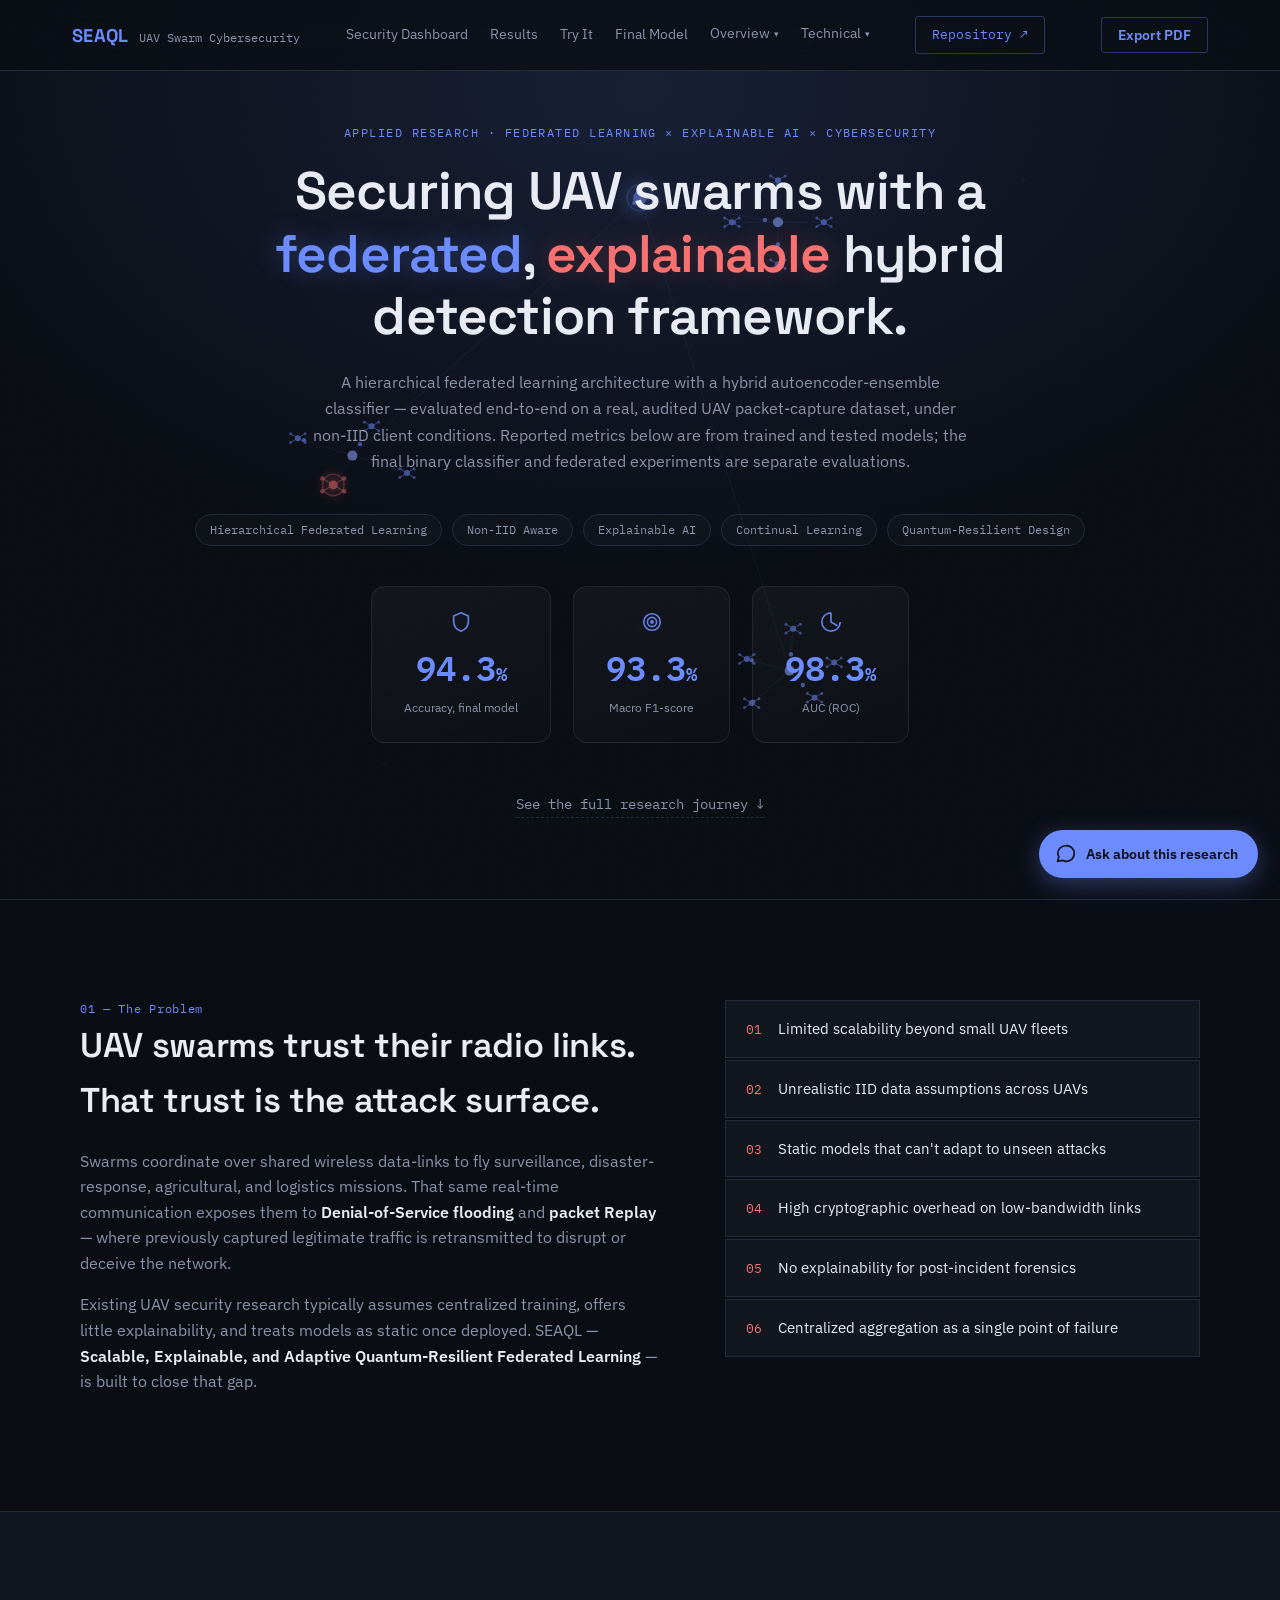
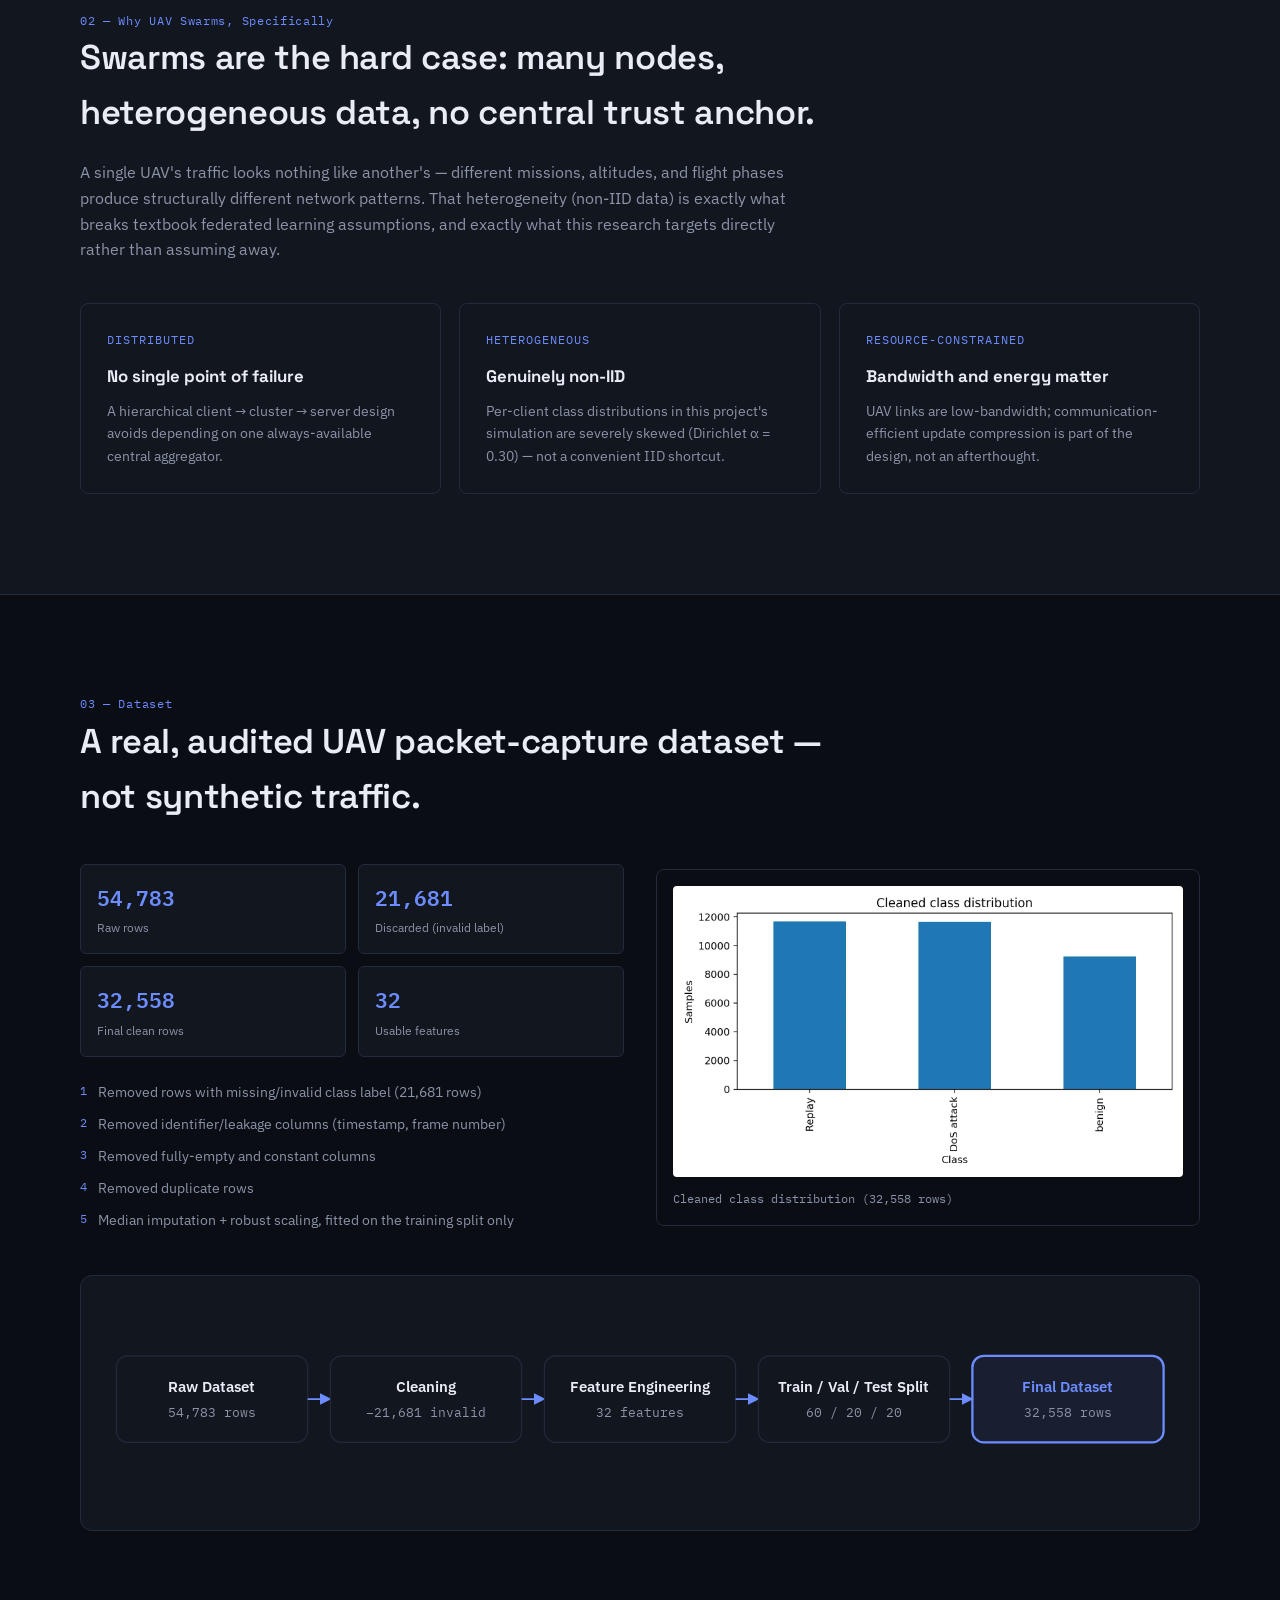
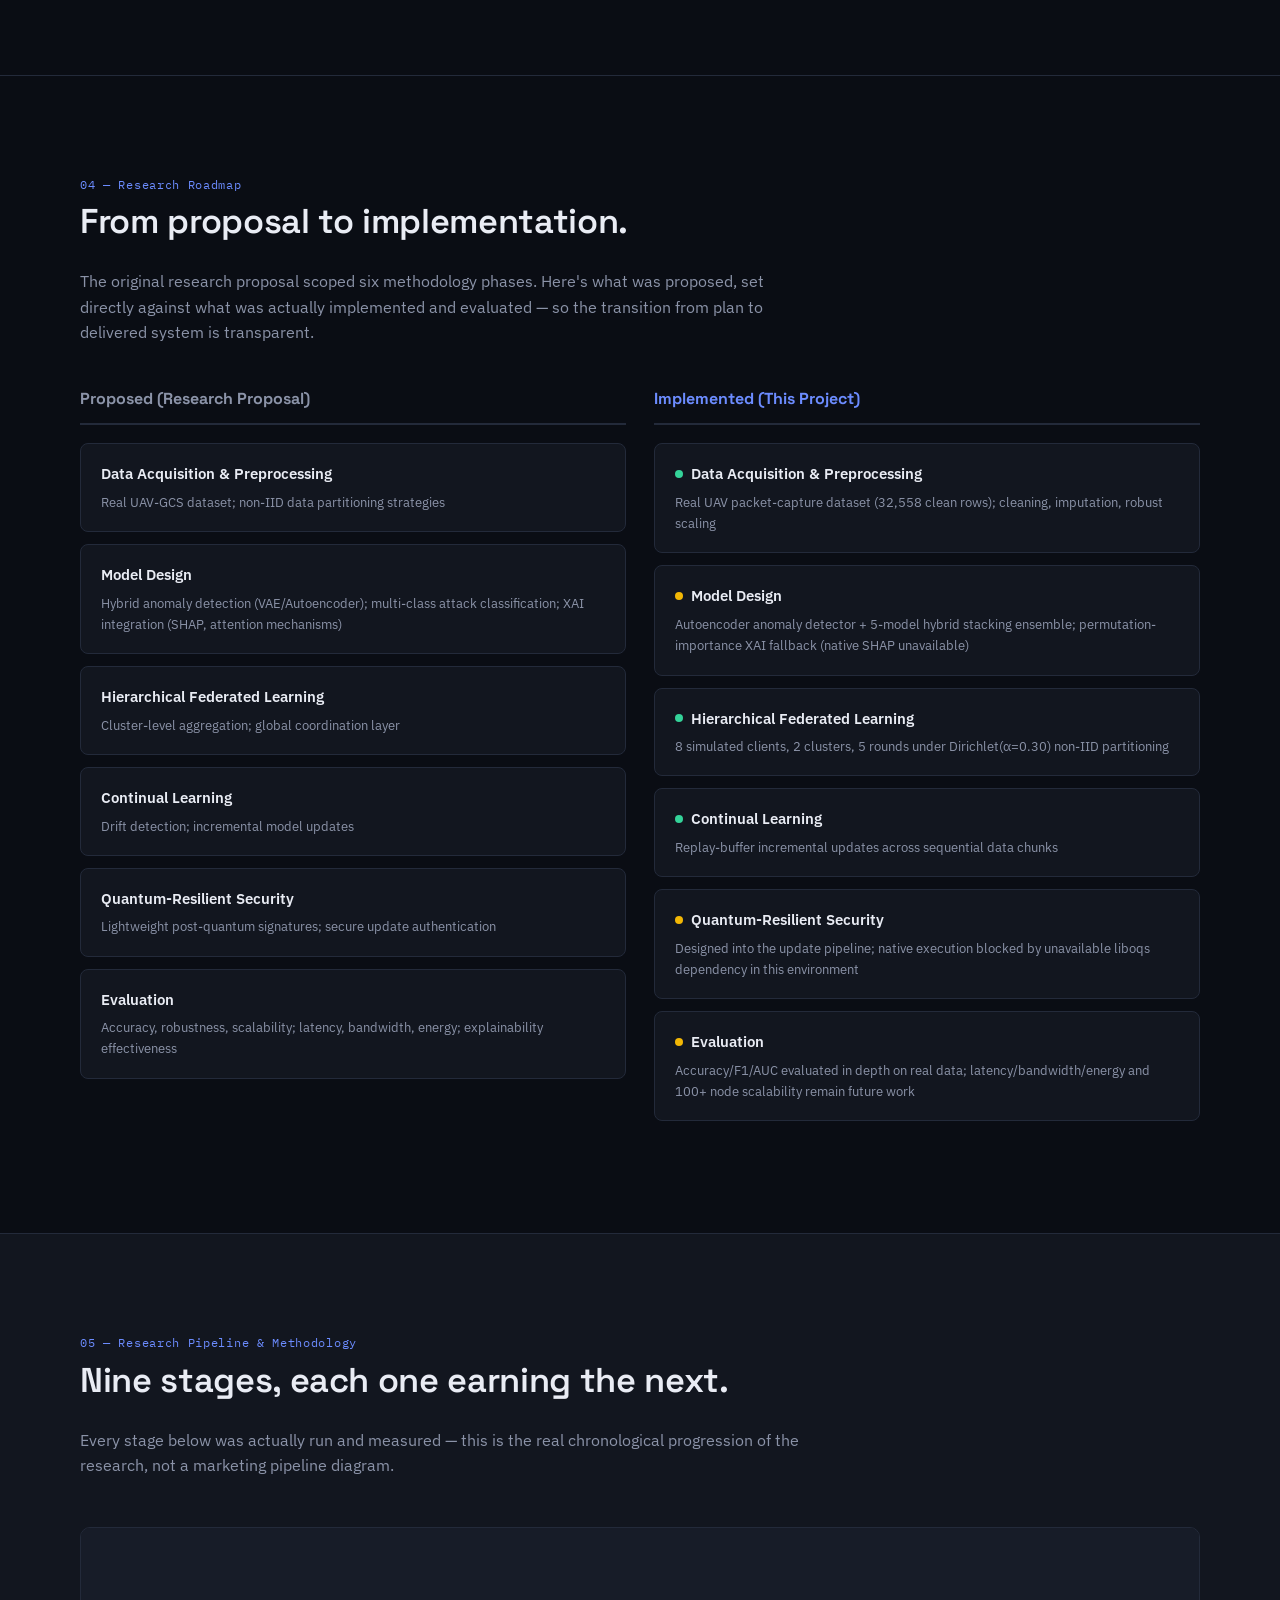
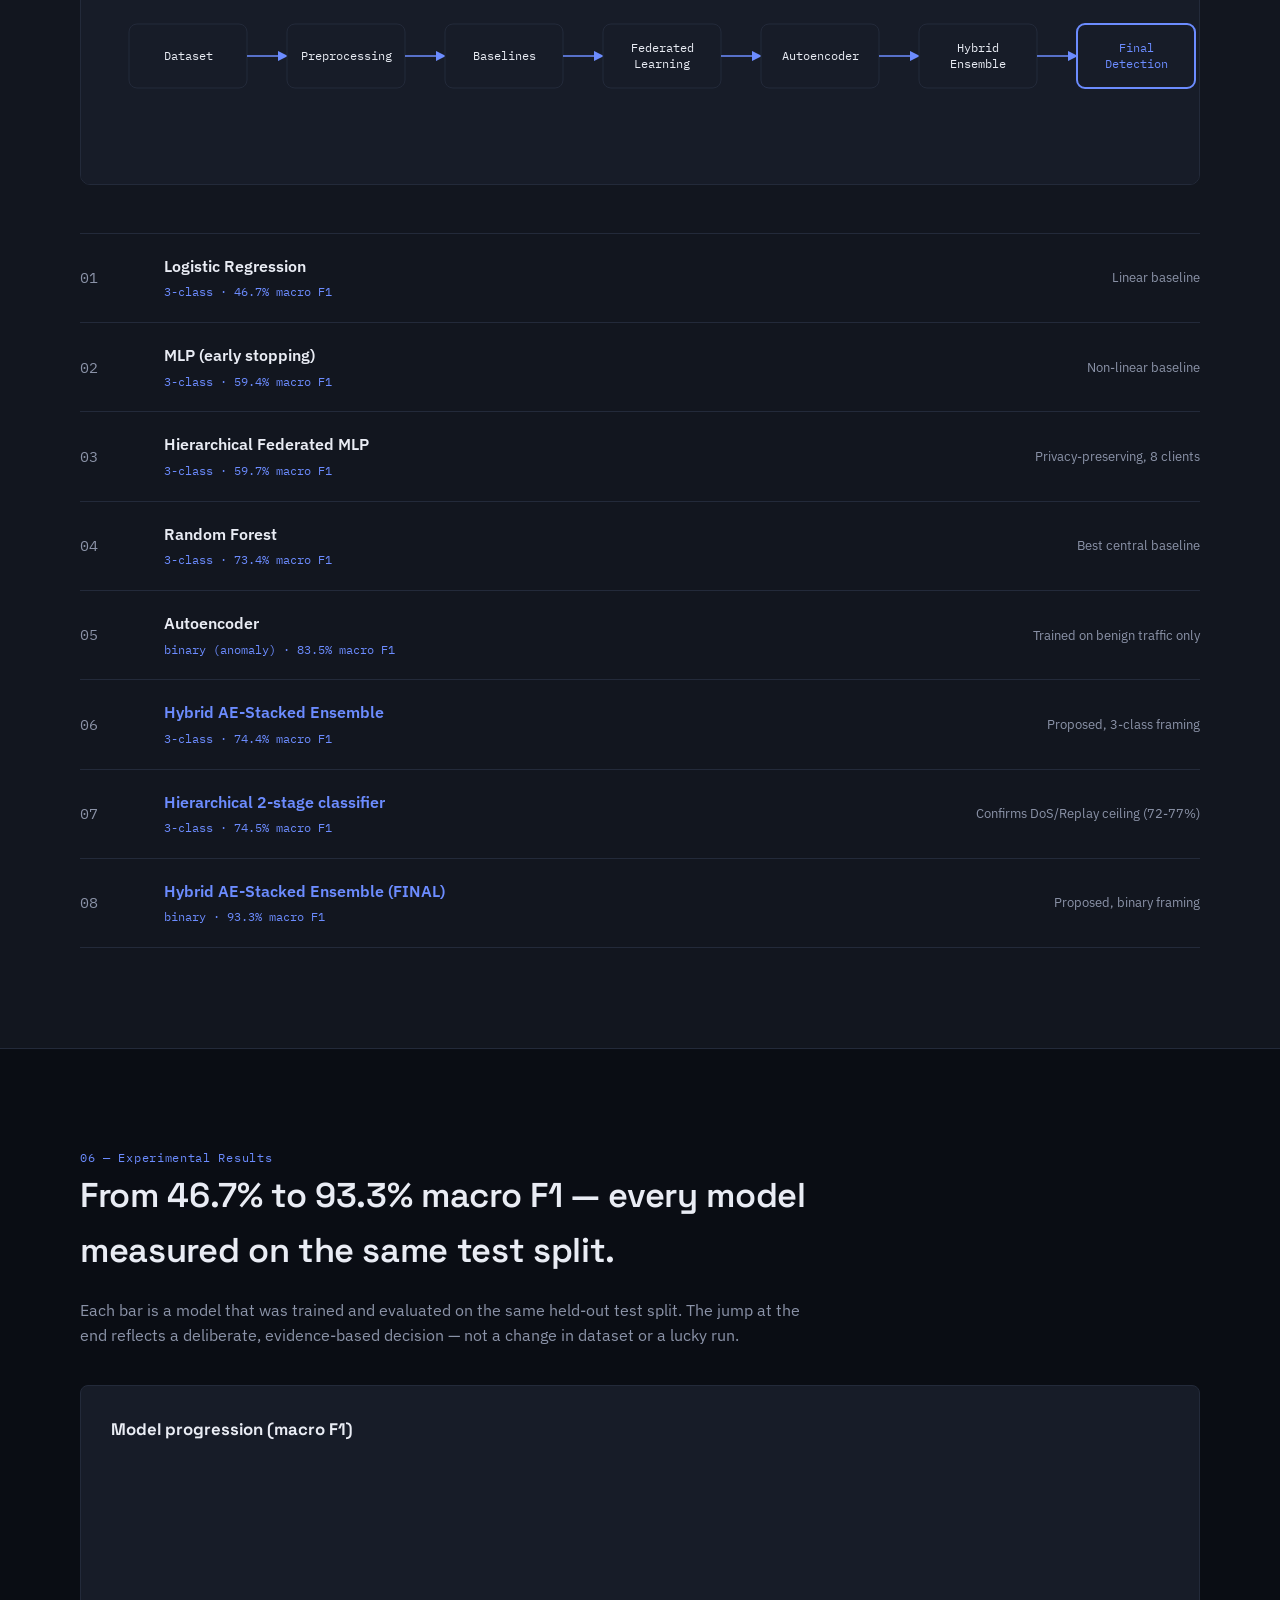
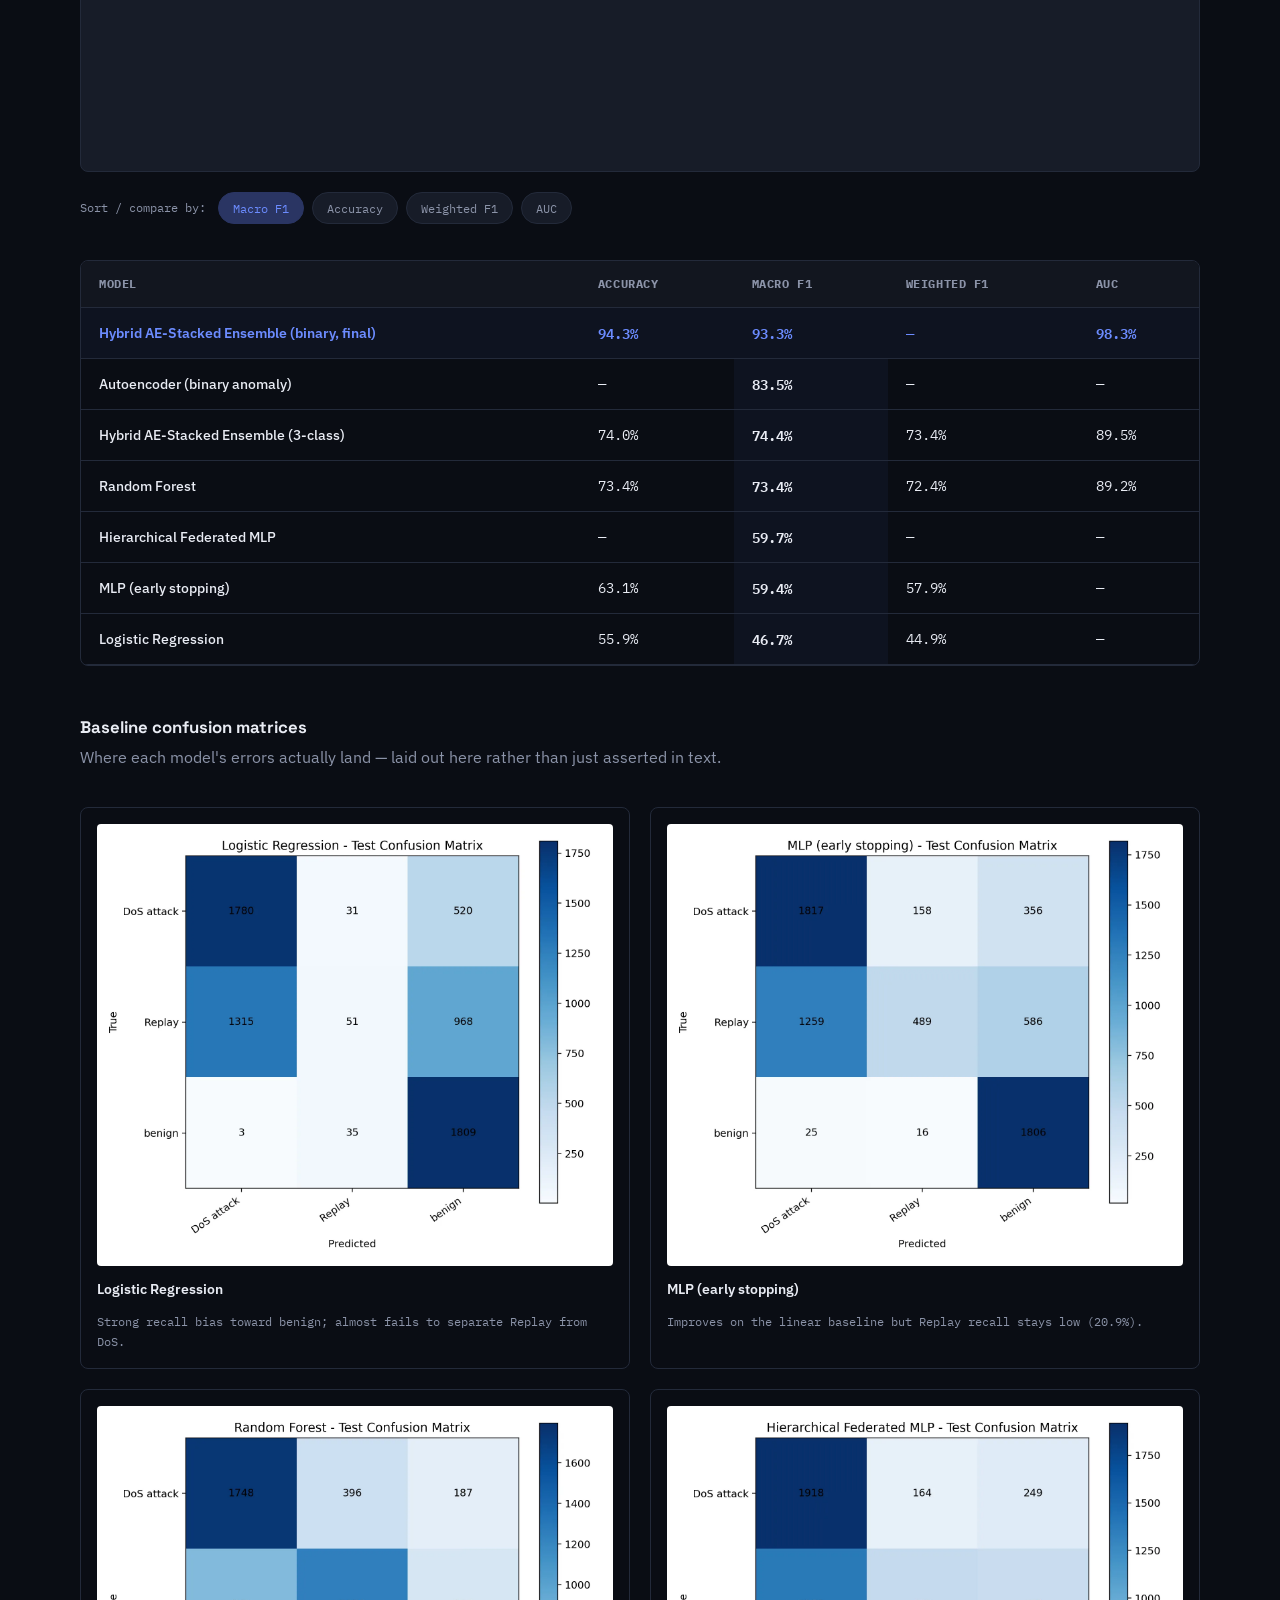
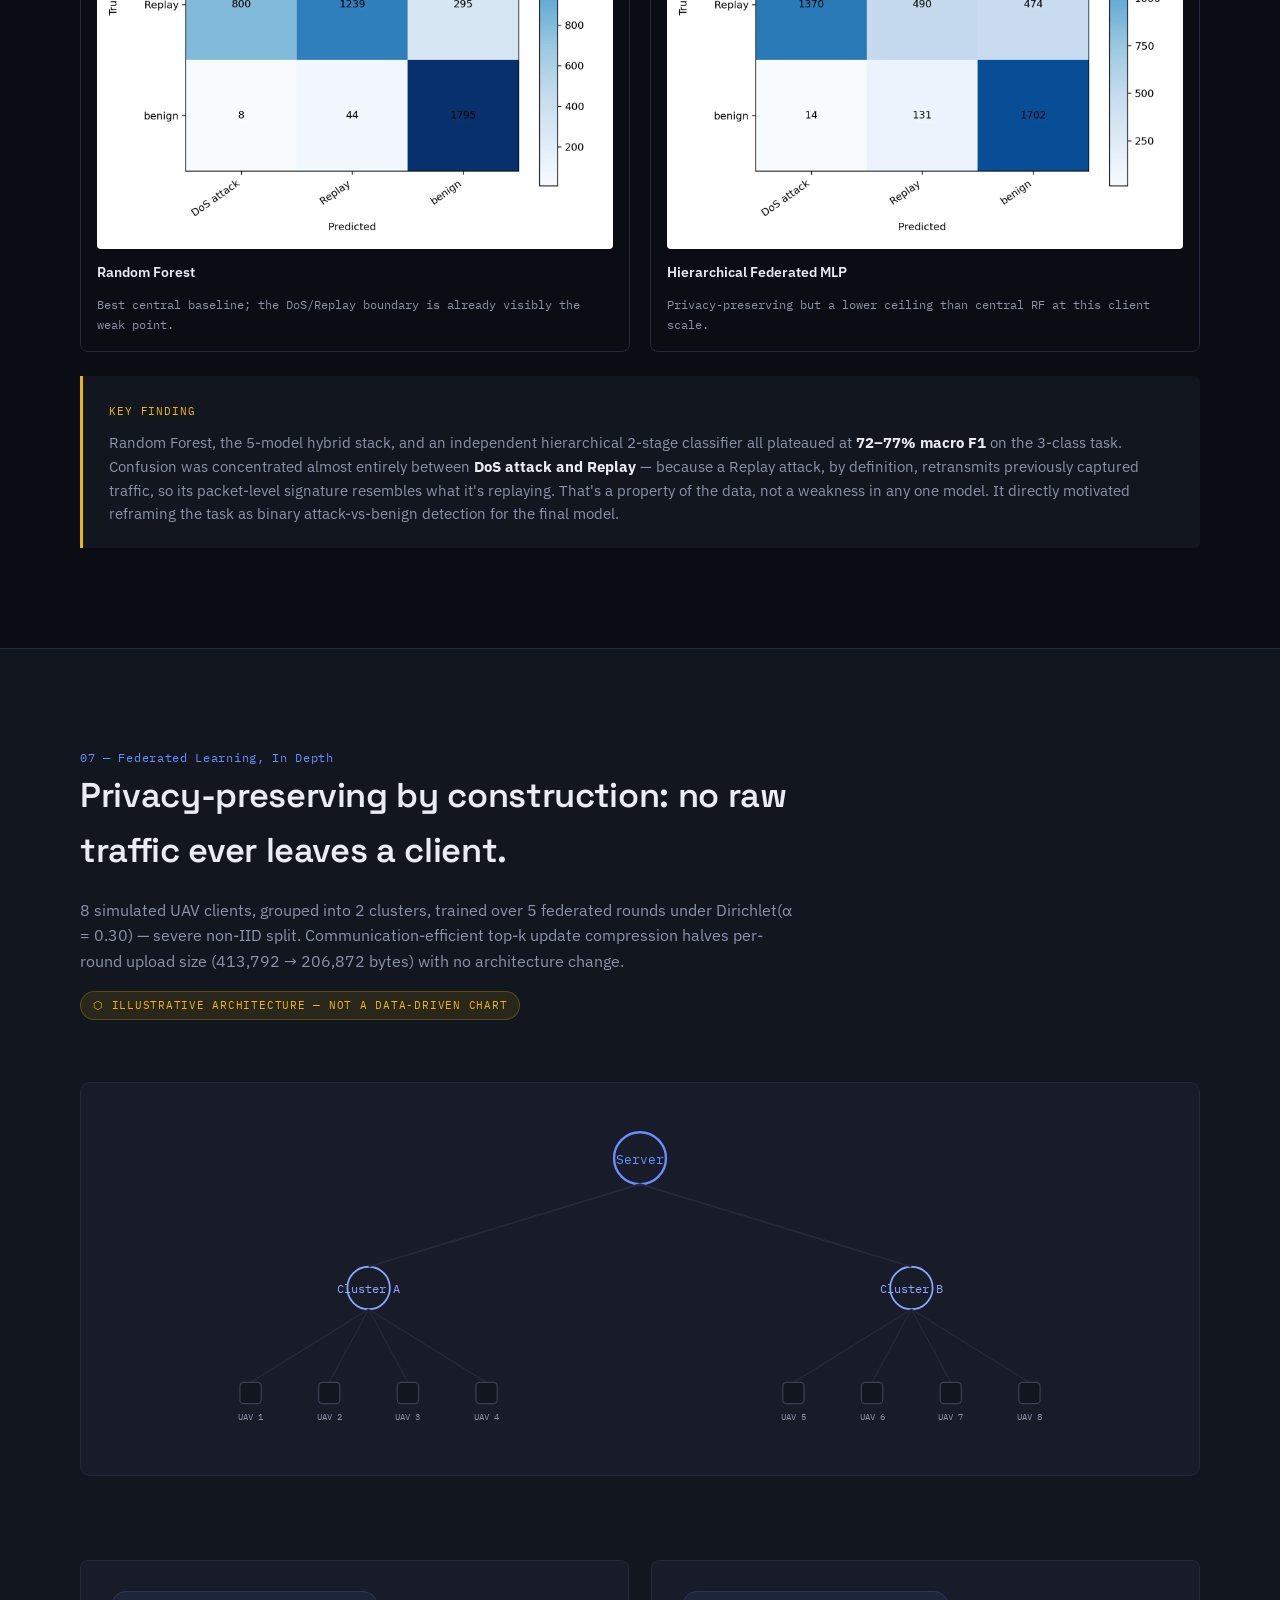
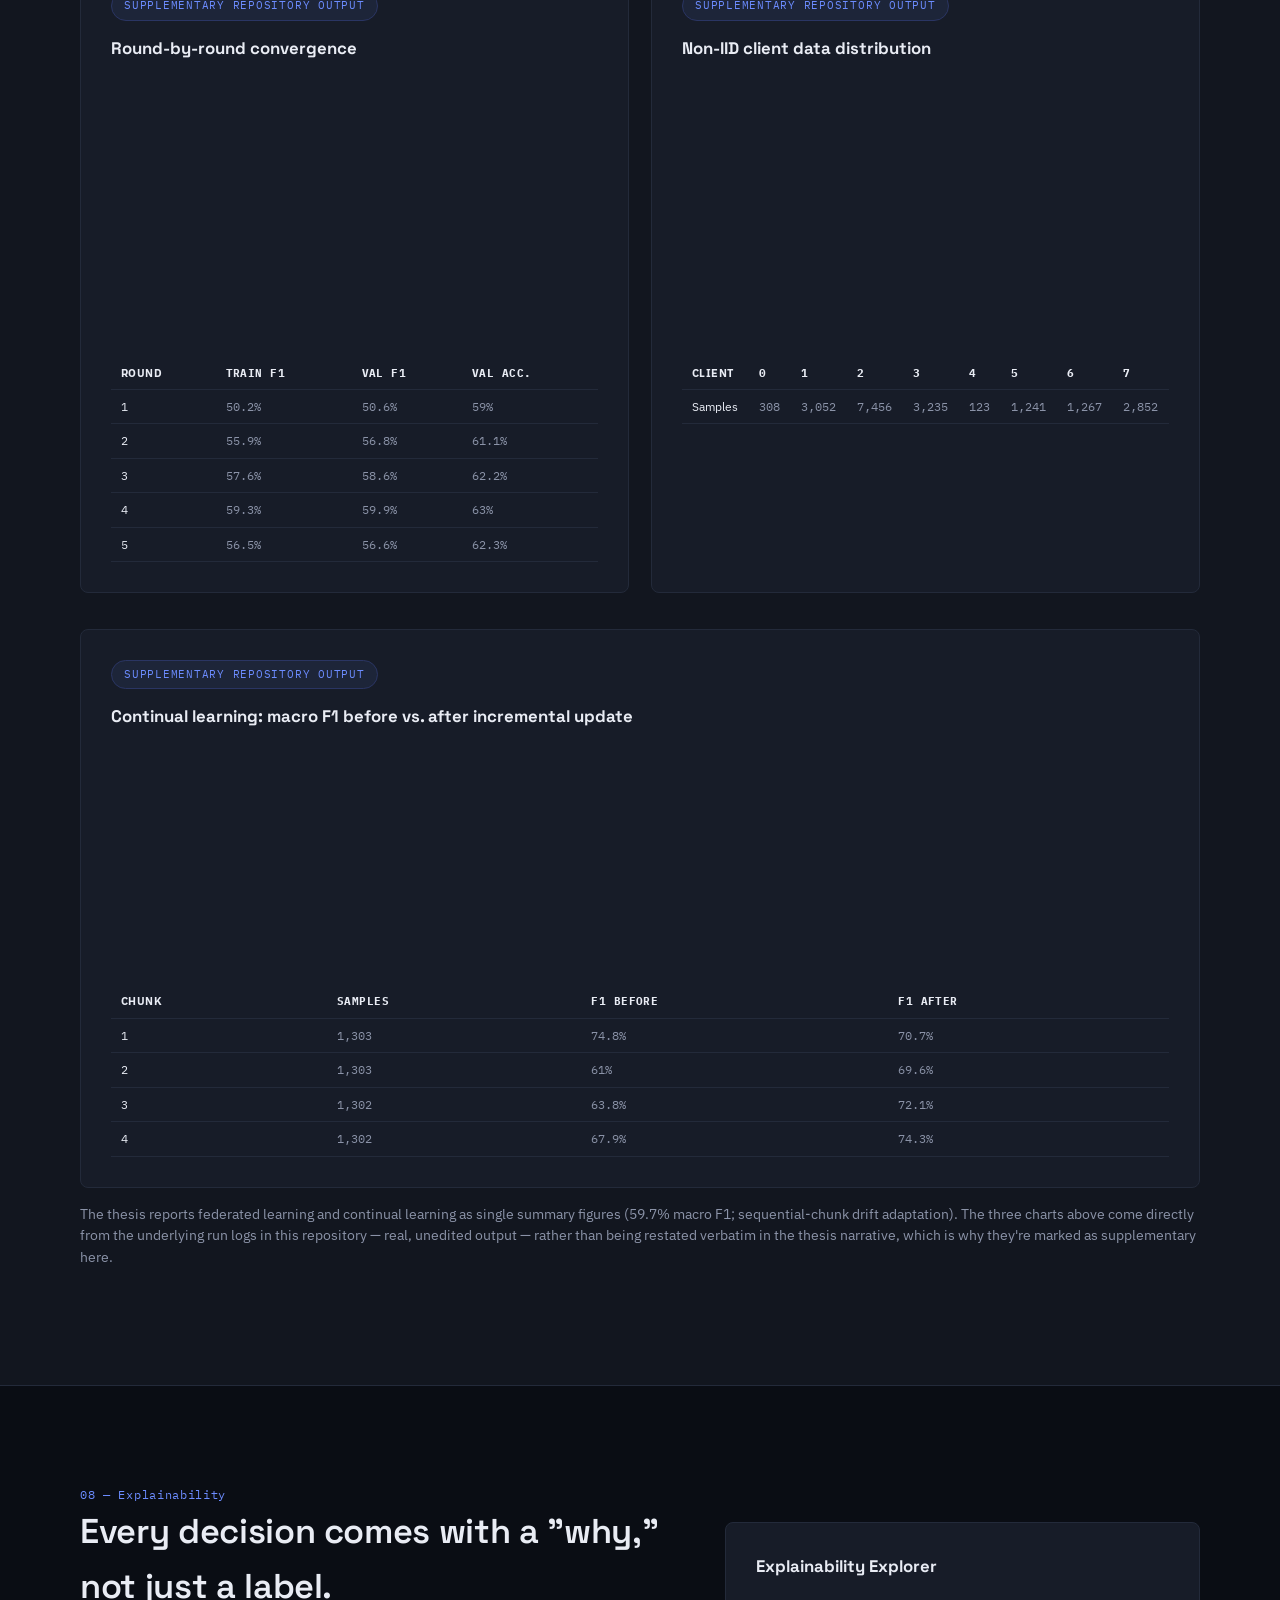
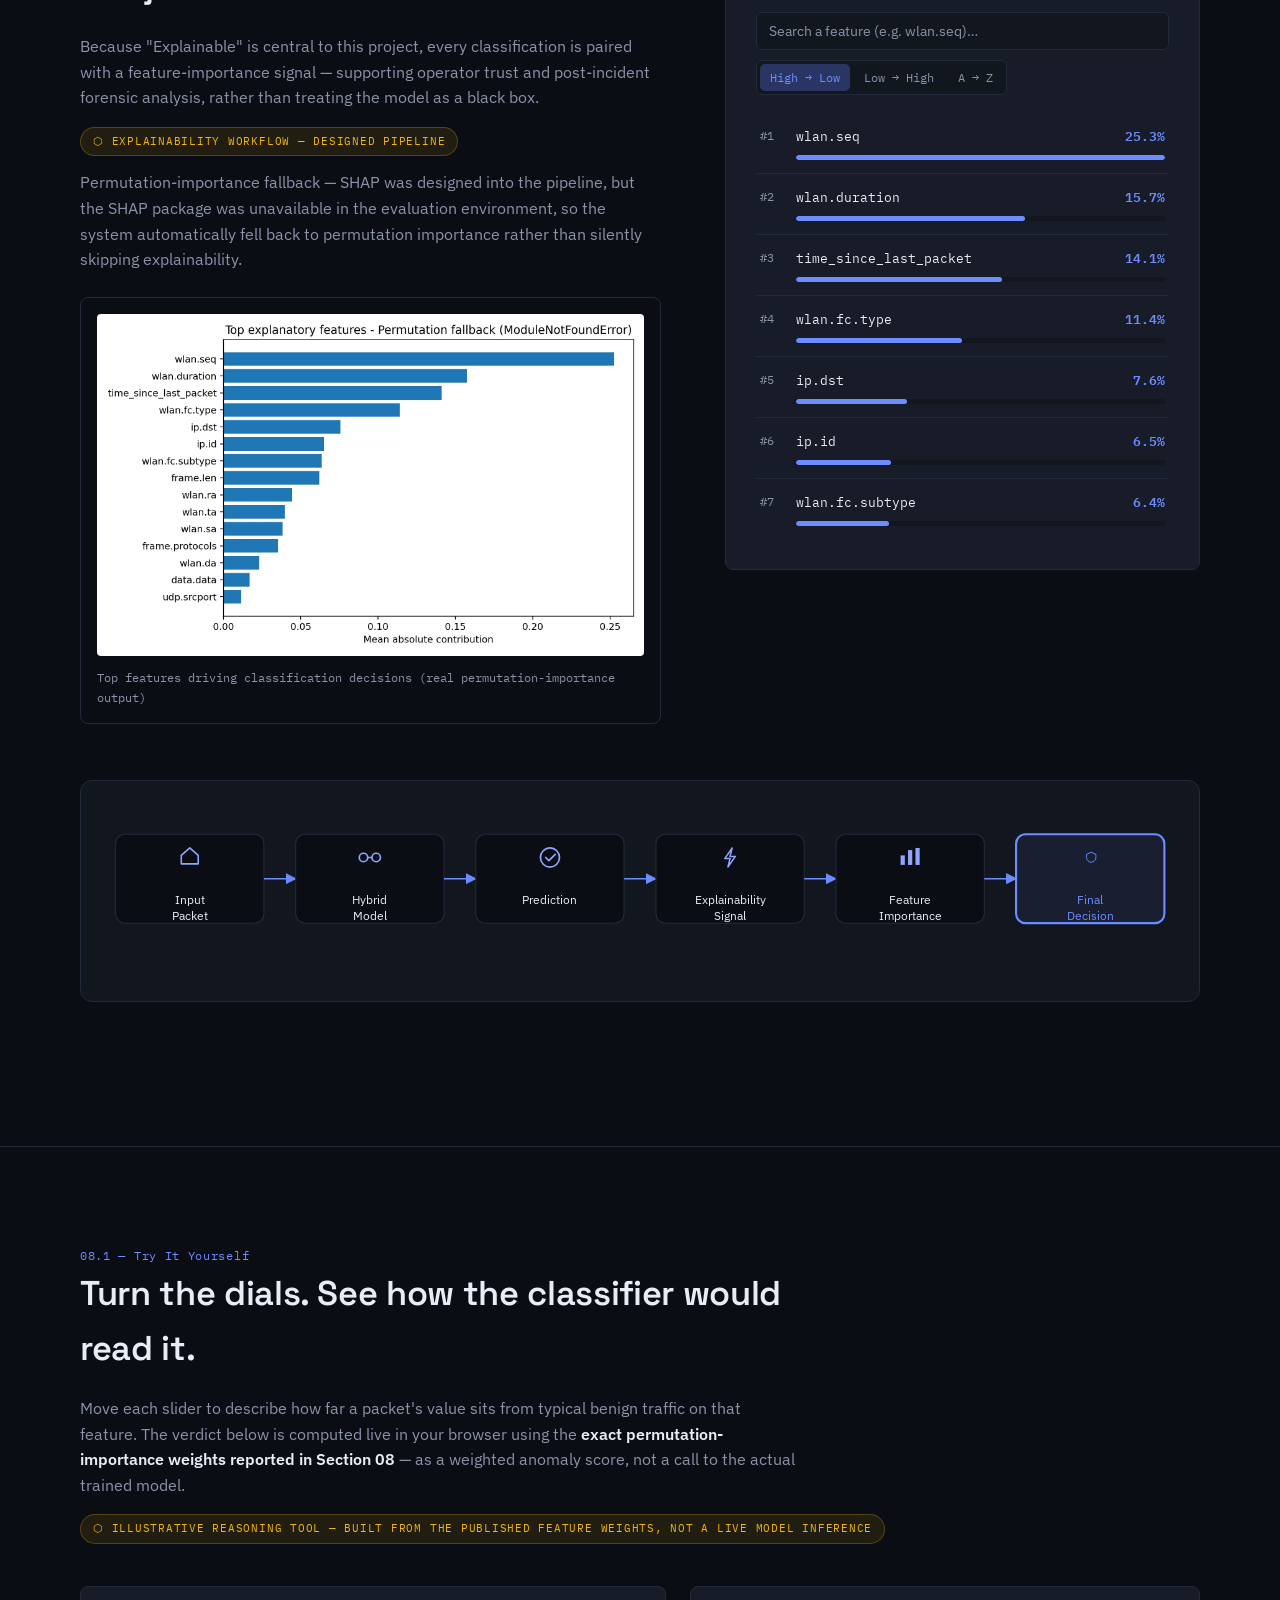
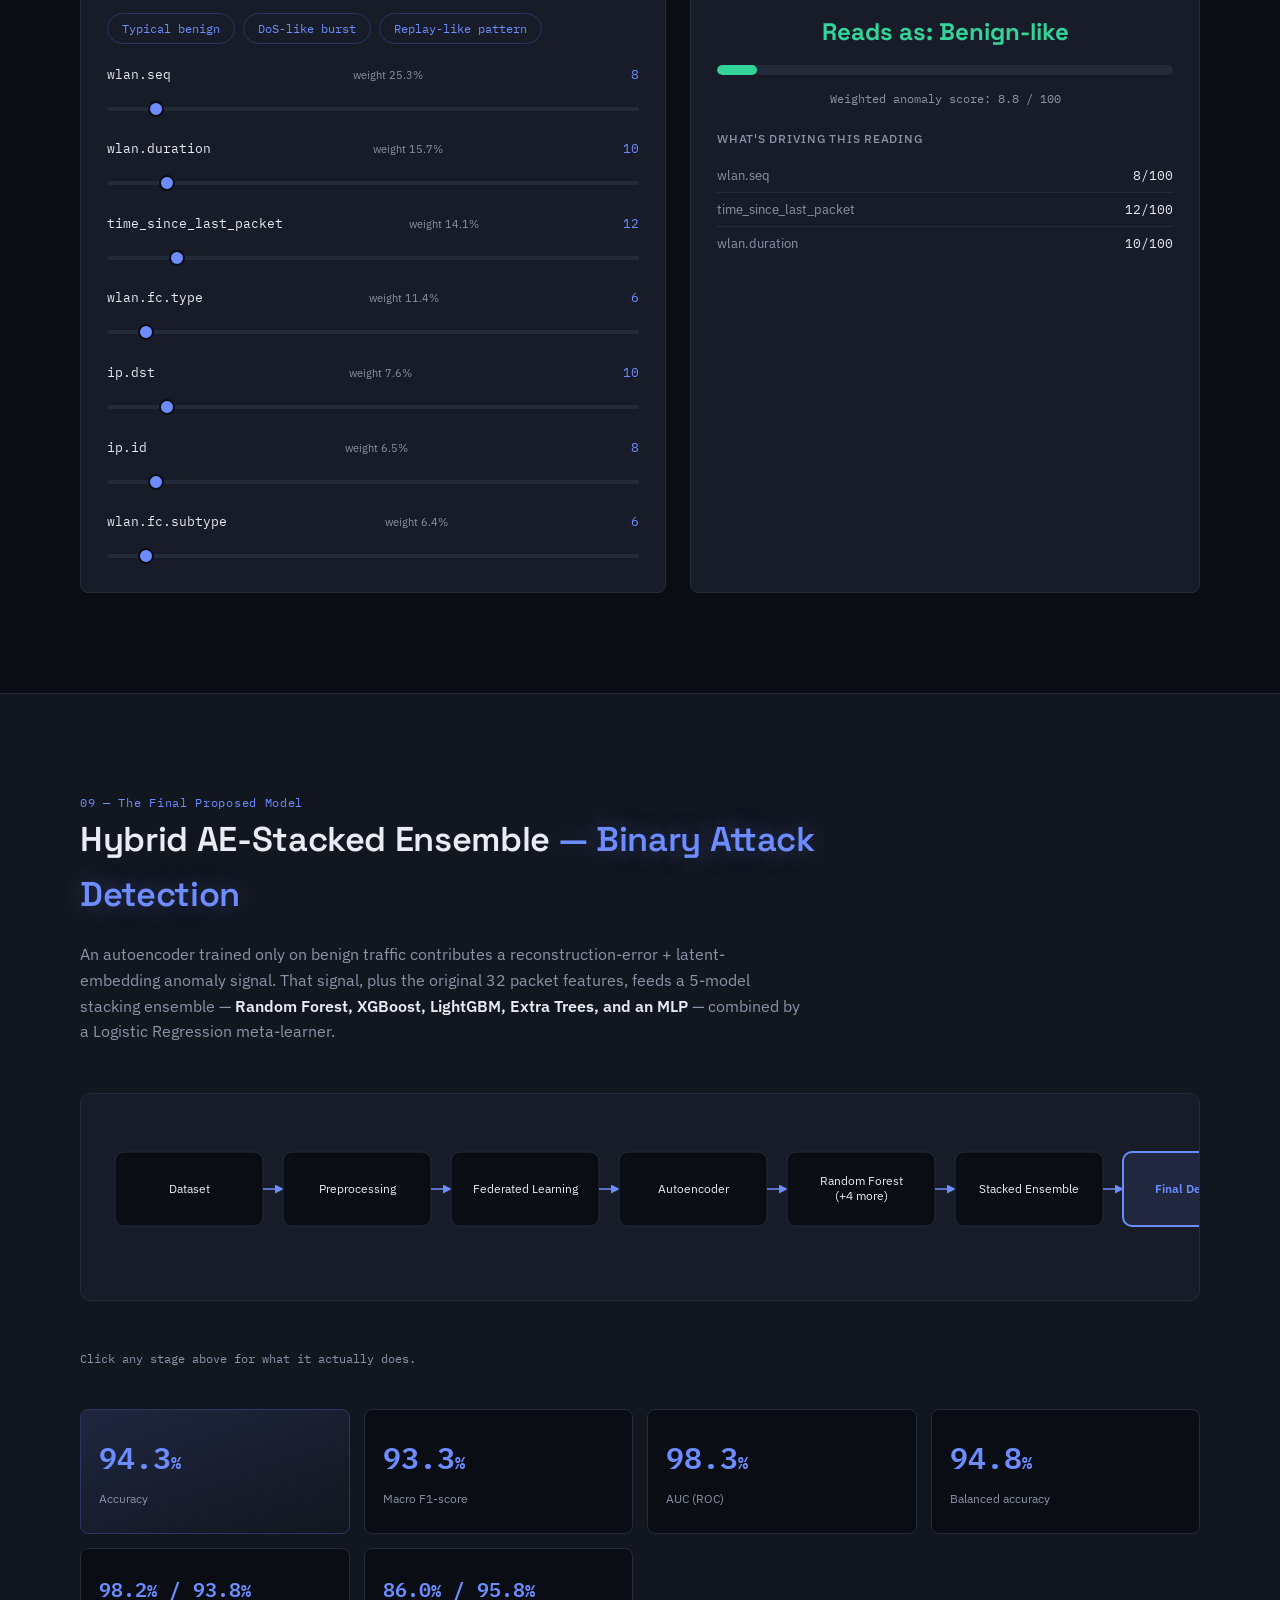
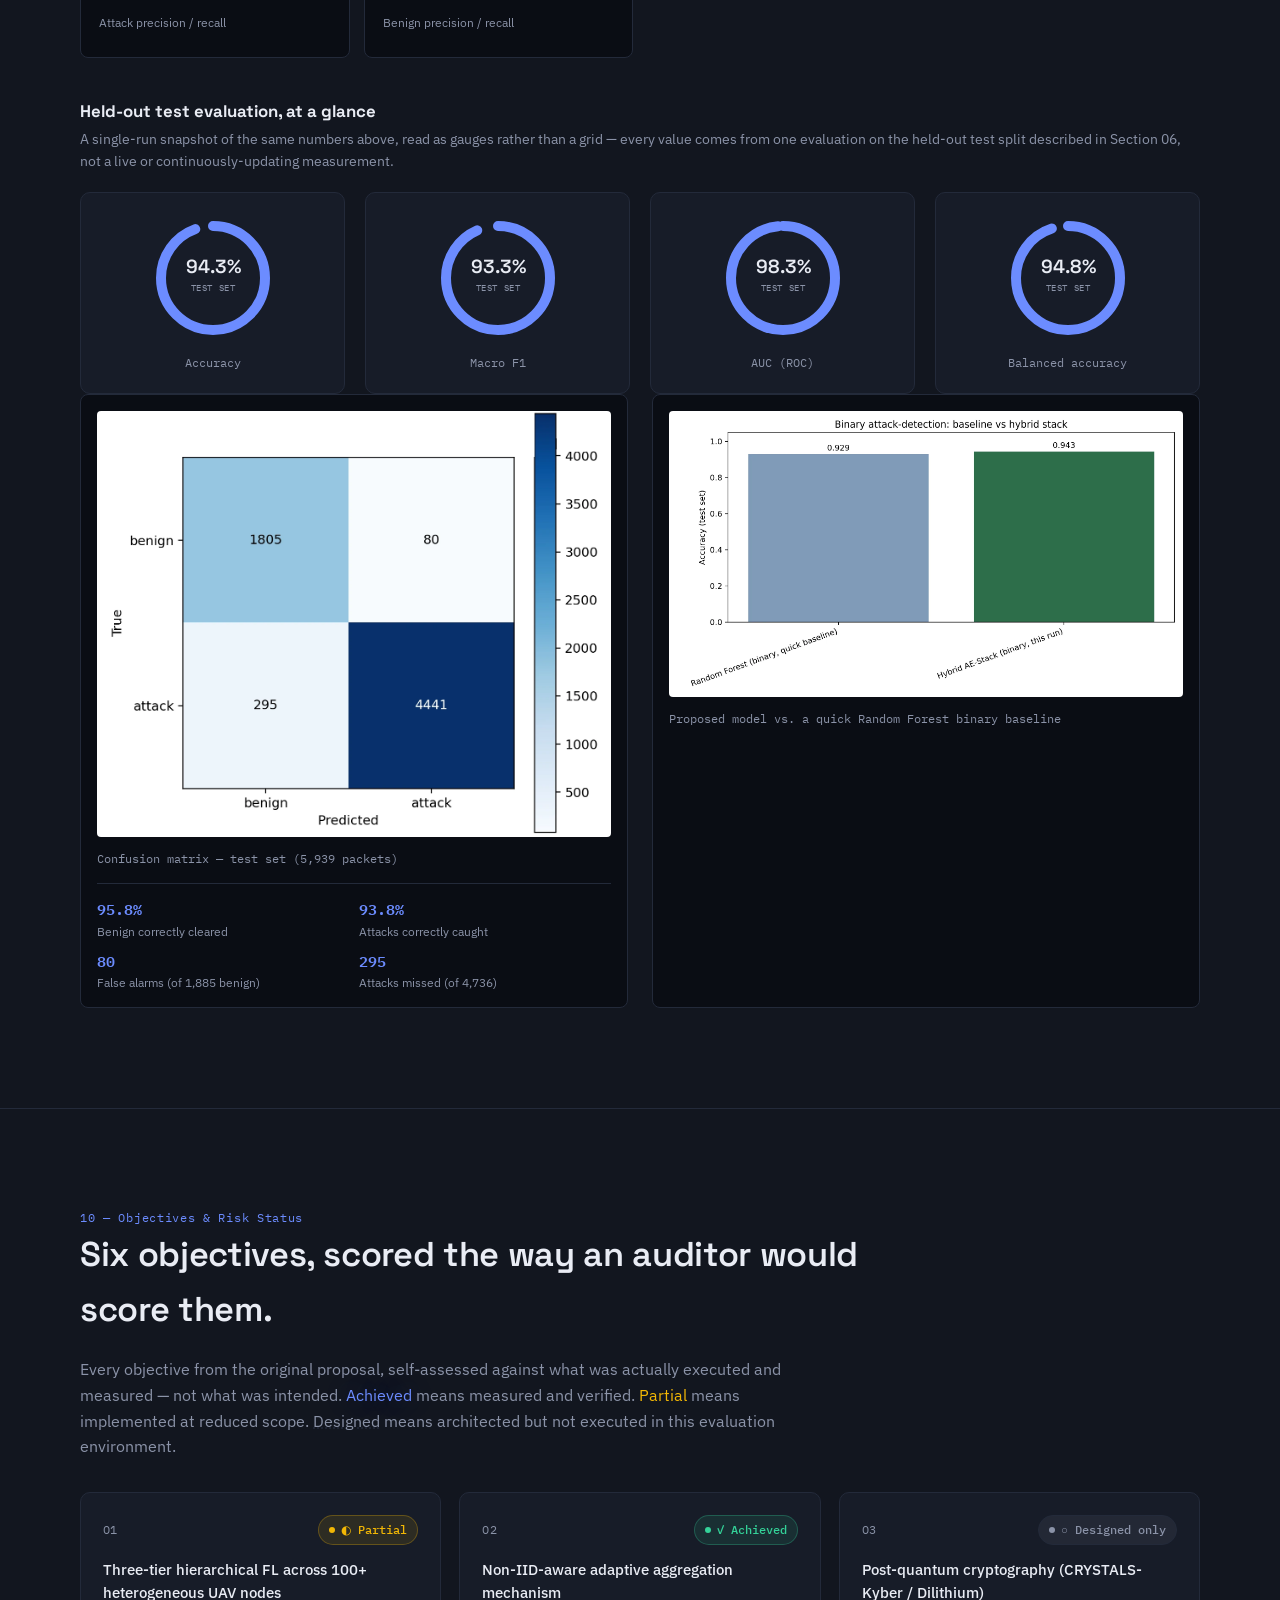
==== commit 48f22c3b: "SEAQL v6: Mission Control dashboard + Hybrid AE-Stacked Ensemble" ====
--- a/index.html
+++ b/index.html
@@ -52,6 +52,7 @@
   <div class="nav-inner">
     <div class="nav-brand"><span class="brand-mark">SEAQL</span><span class="brand-sub">UAV Swarm Cybersecurity</span></div>
     <div class="nav-links" id="nav-links">
+      <a href="dashboard.html">Security Dashboard</a>
       <a href="#results">Results</a>
       <a href="#demo">Try It</a>
       <a href="#final-model">Final Model</a>
@@ -131,7 +132,7 @@
   <div class="hero-content">
     <p class="eyebrow">Applied Research · Federated Learning × Explainable AI × Cybersecurity</p>
     <h1>Securing UAV swarms with a<br><span class="hl-signal">federated</span>, <span class="hl-alert">explainable</span> hybrid detection framework.</h1>
-    <p class="hero-sub">A hierarchical federated learning architecture with a hybrid autoencoder-ensemble classifier — evaluated end-to-end on a real, audited UAV packet-capture dataset, under non-IID client conditions. Every metric below comes from a model that was actually trained and tested.</p>
+    <p class="hero-sub">A hierarchical federated learning architecture with a hybrid autoencoder-ensemble classifier — evaluated end-to-end on a real, audited UAV packet-capture dataset, under non-IID client conditions. Reported metrics below are from trained and tested models; the final binary classifier and federated experiments are separate evaluations.</p>
     <div class="hero-badges">
       <span class="hero-badge">Hierarchical Federated Learning</span>
       <span class="hero-badge">Non-IID Aware</span>
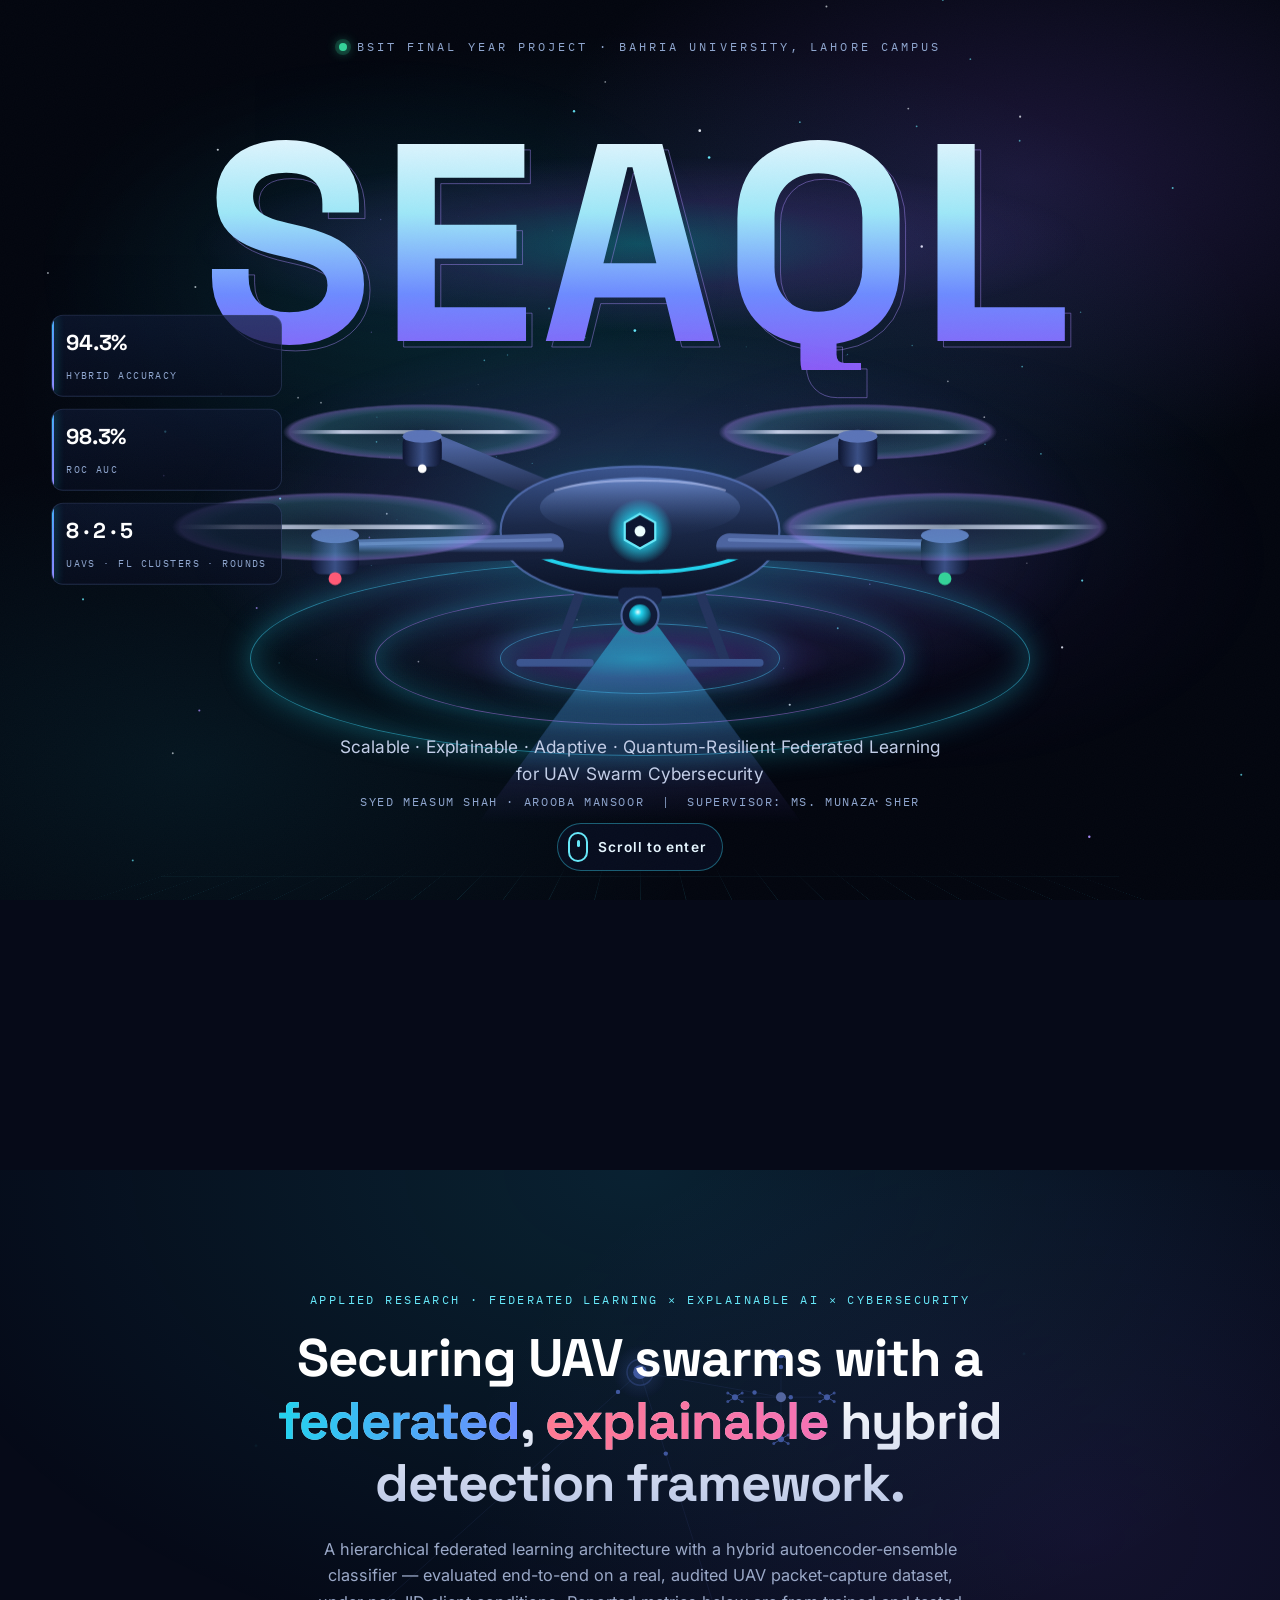
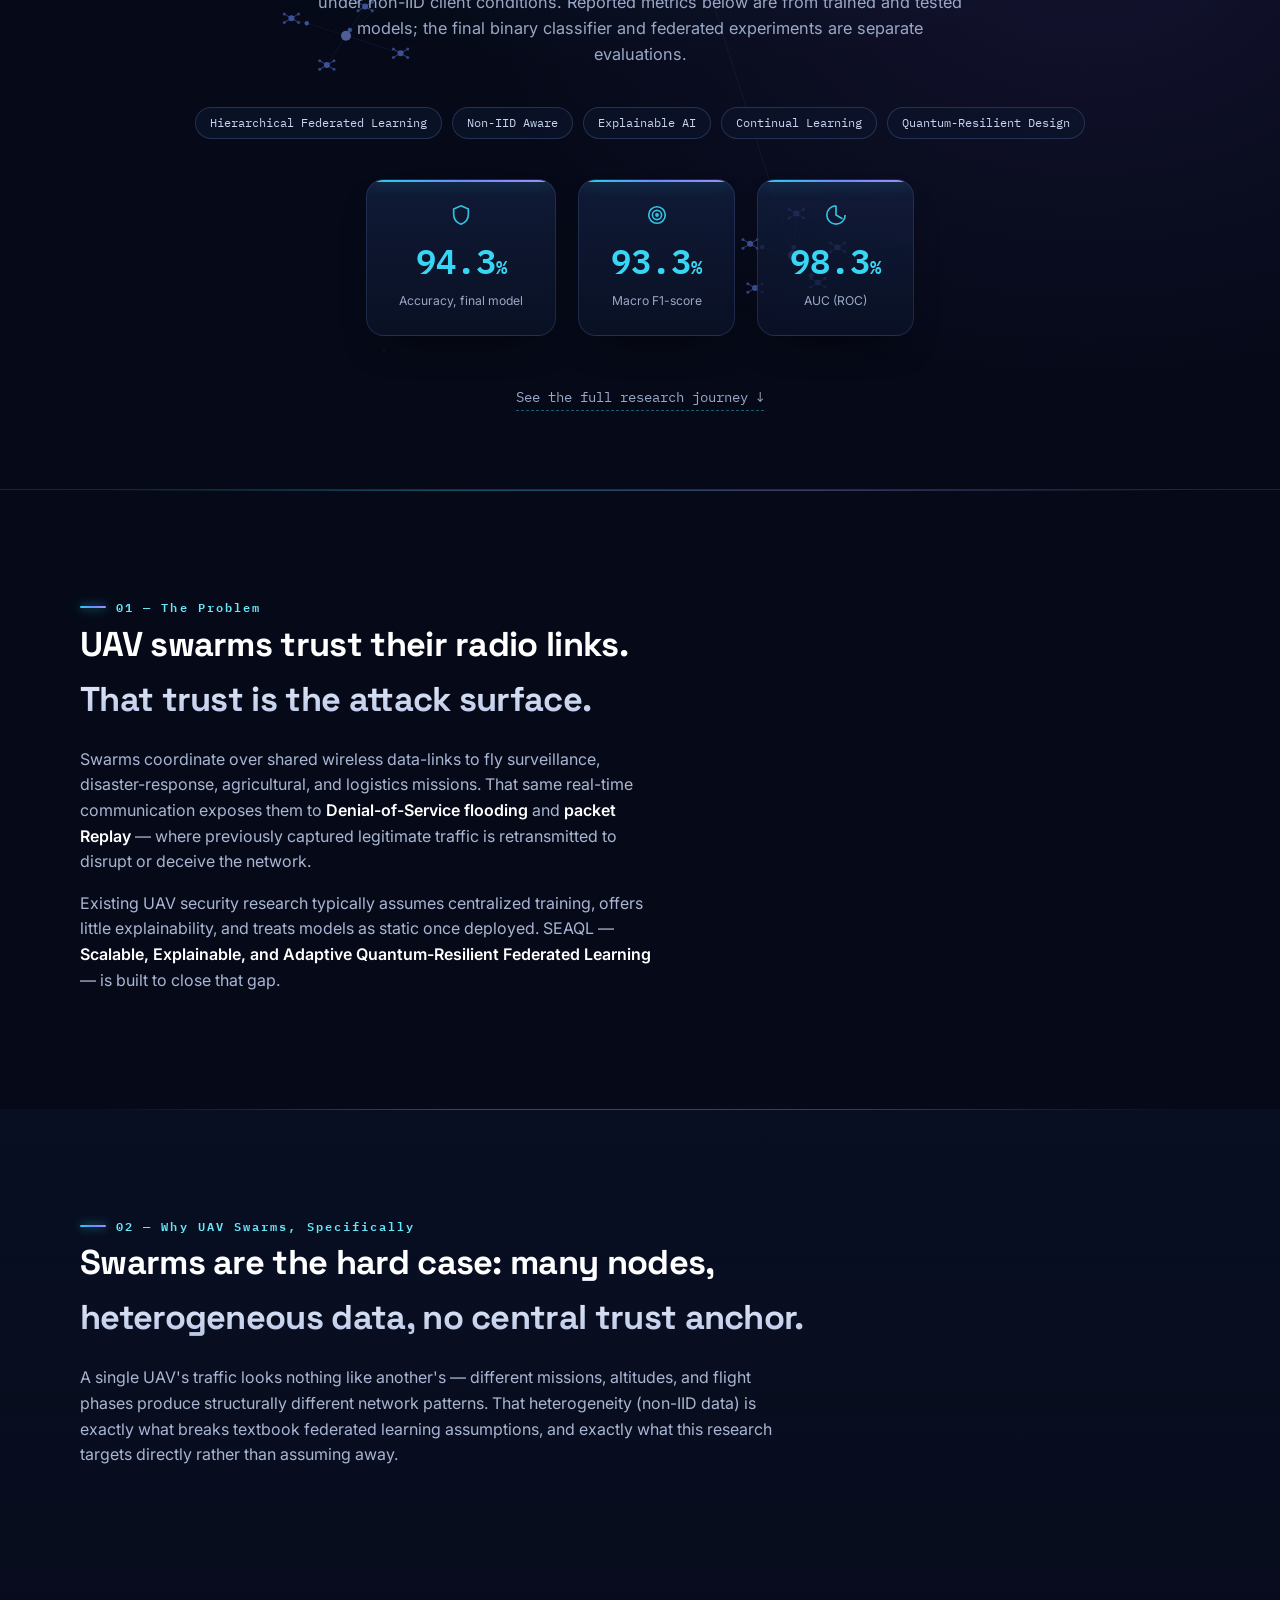
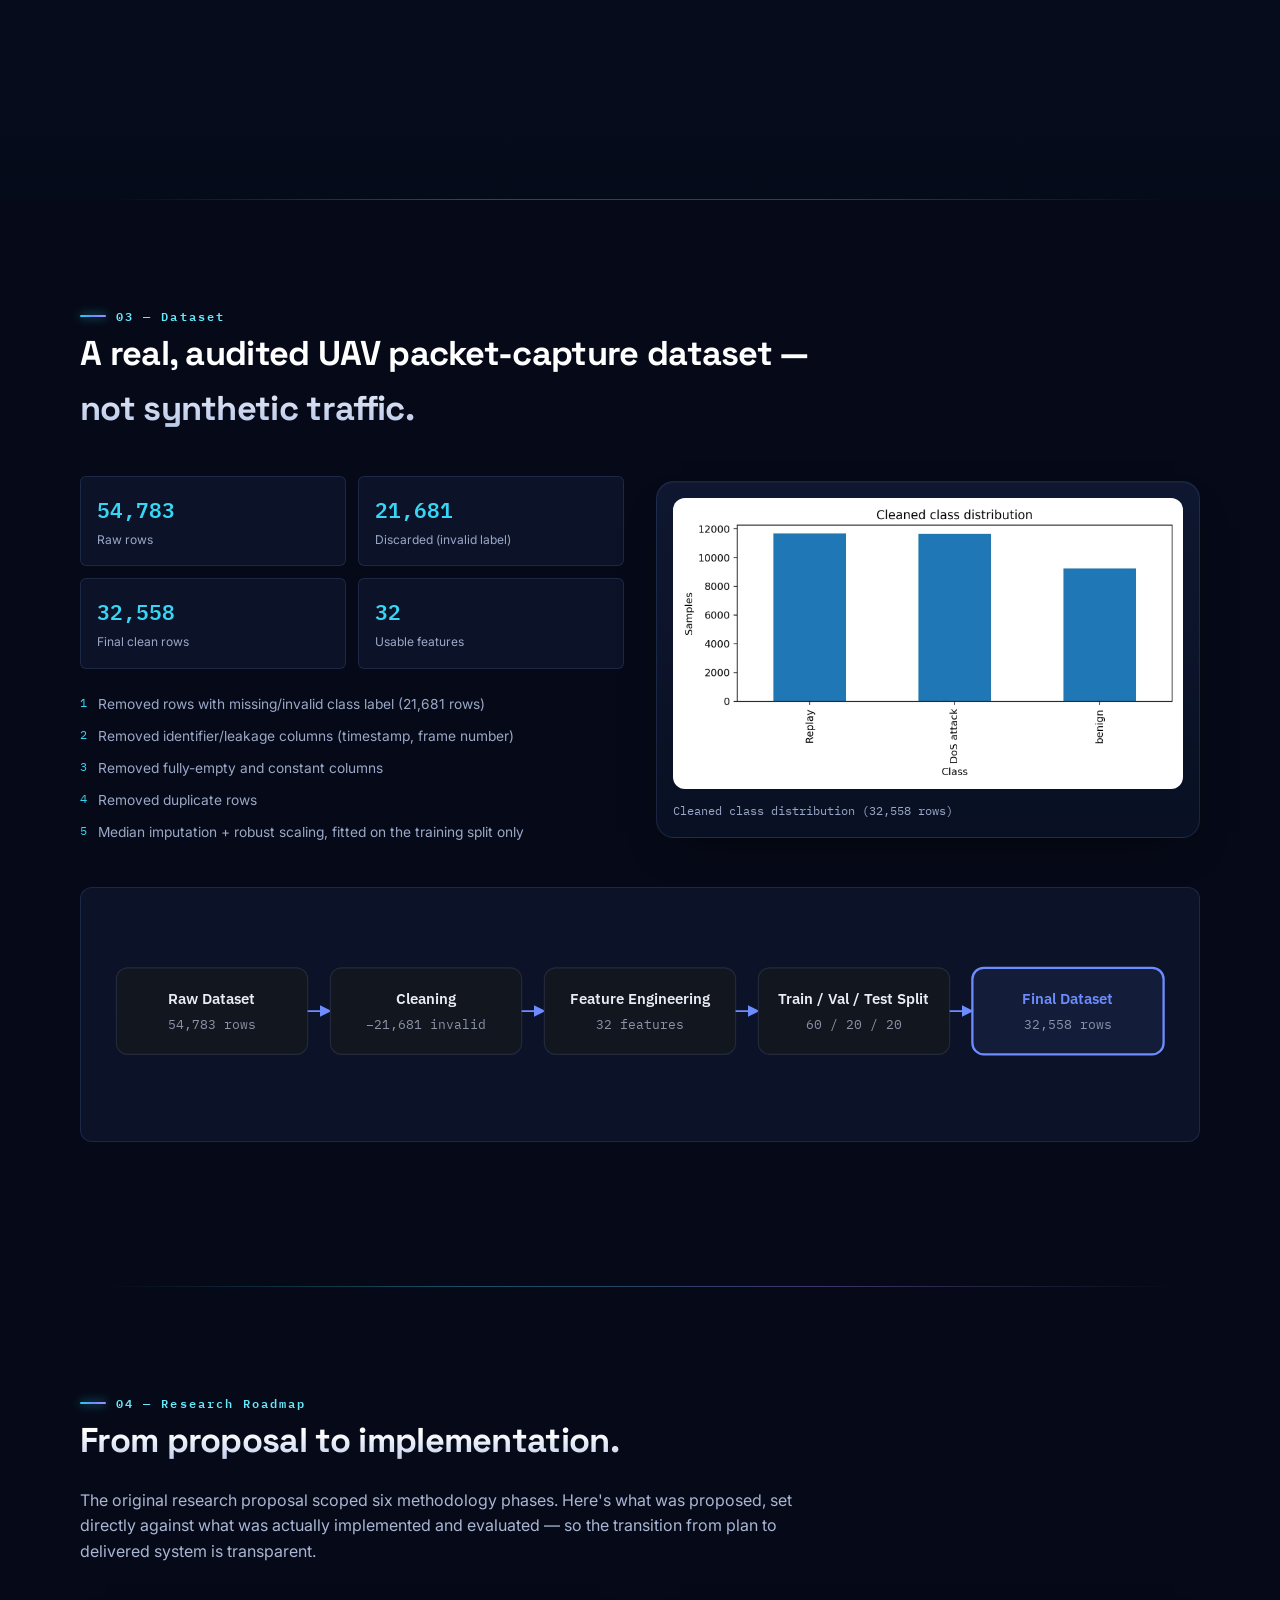
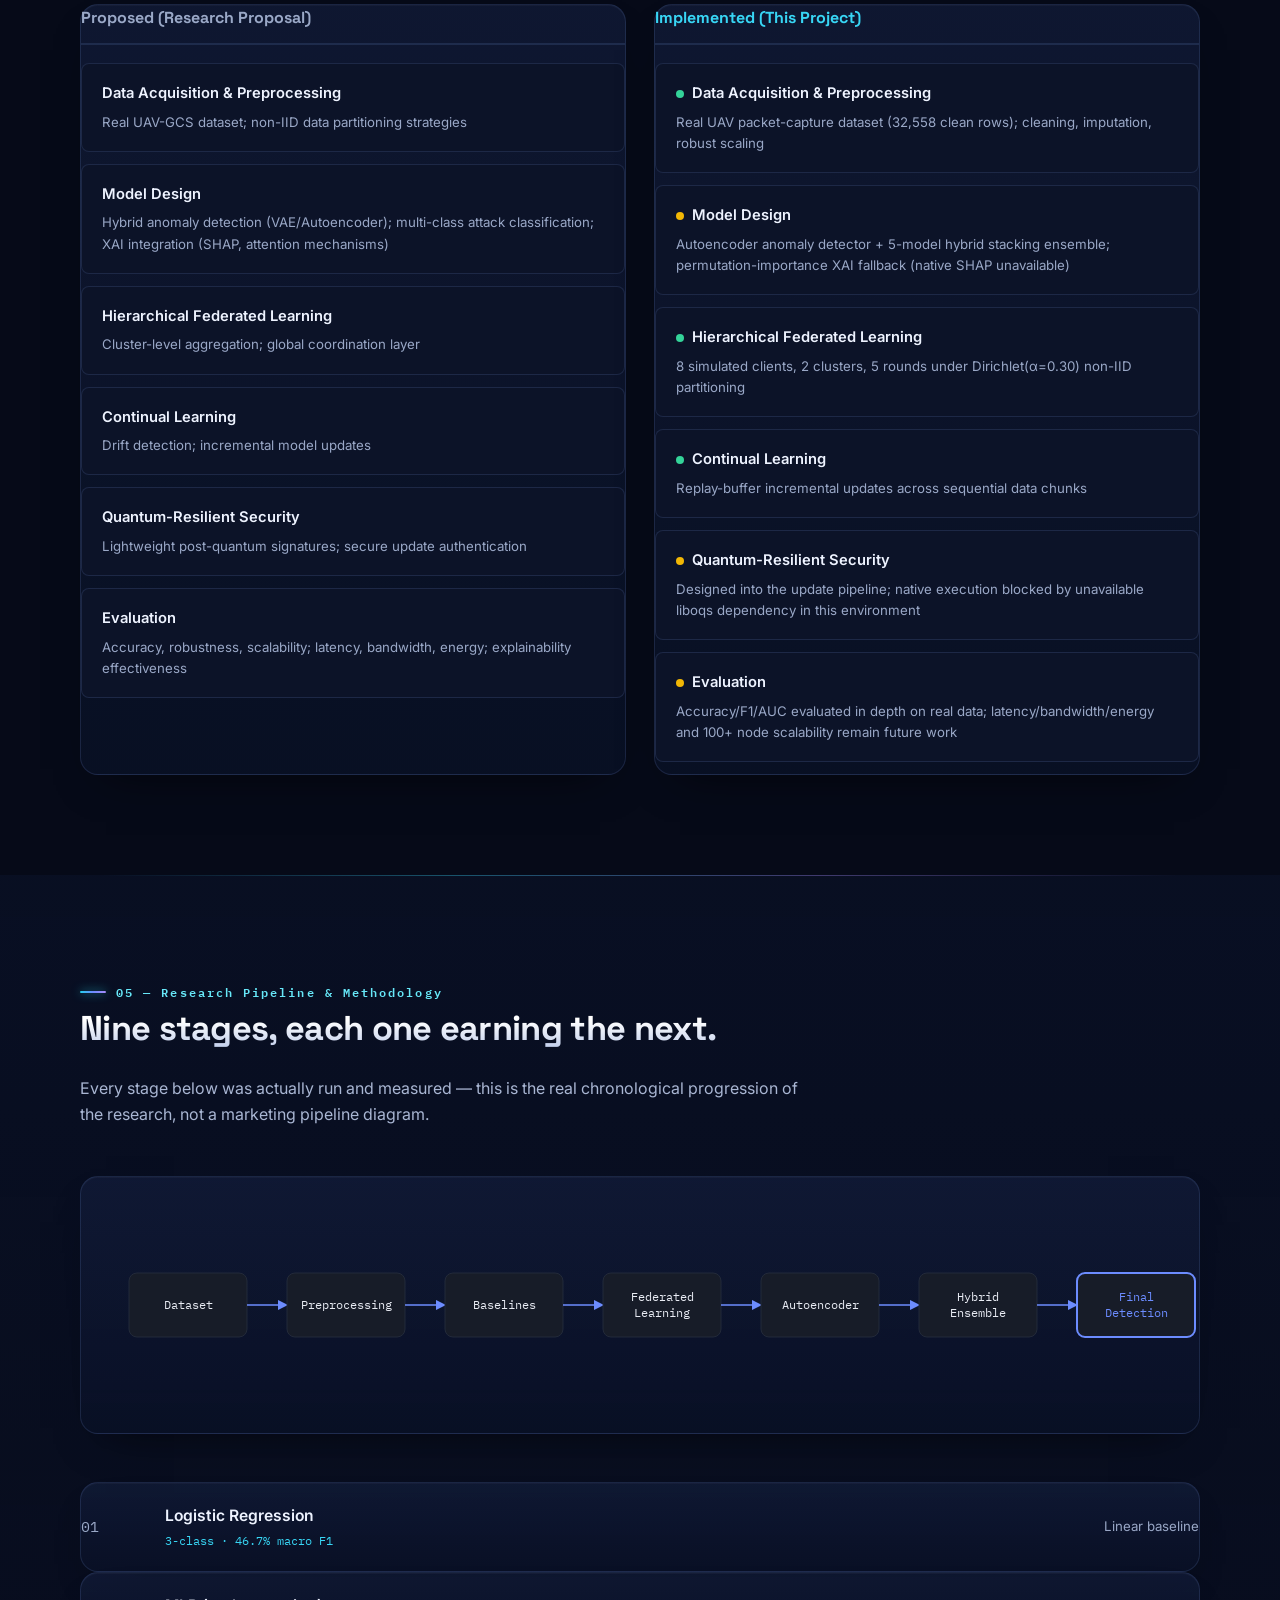
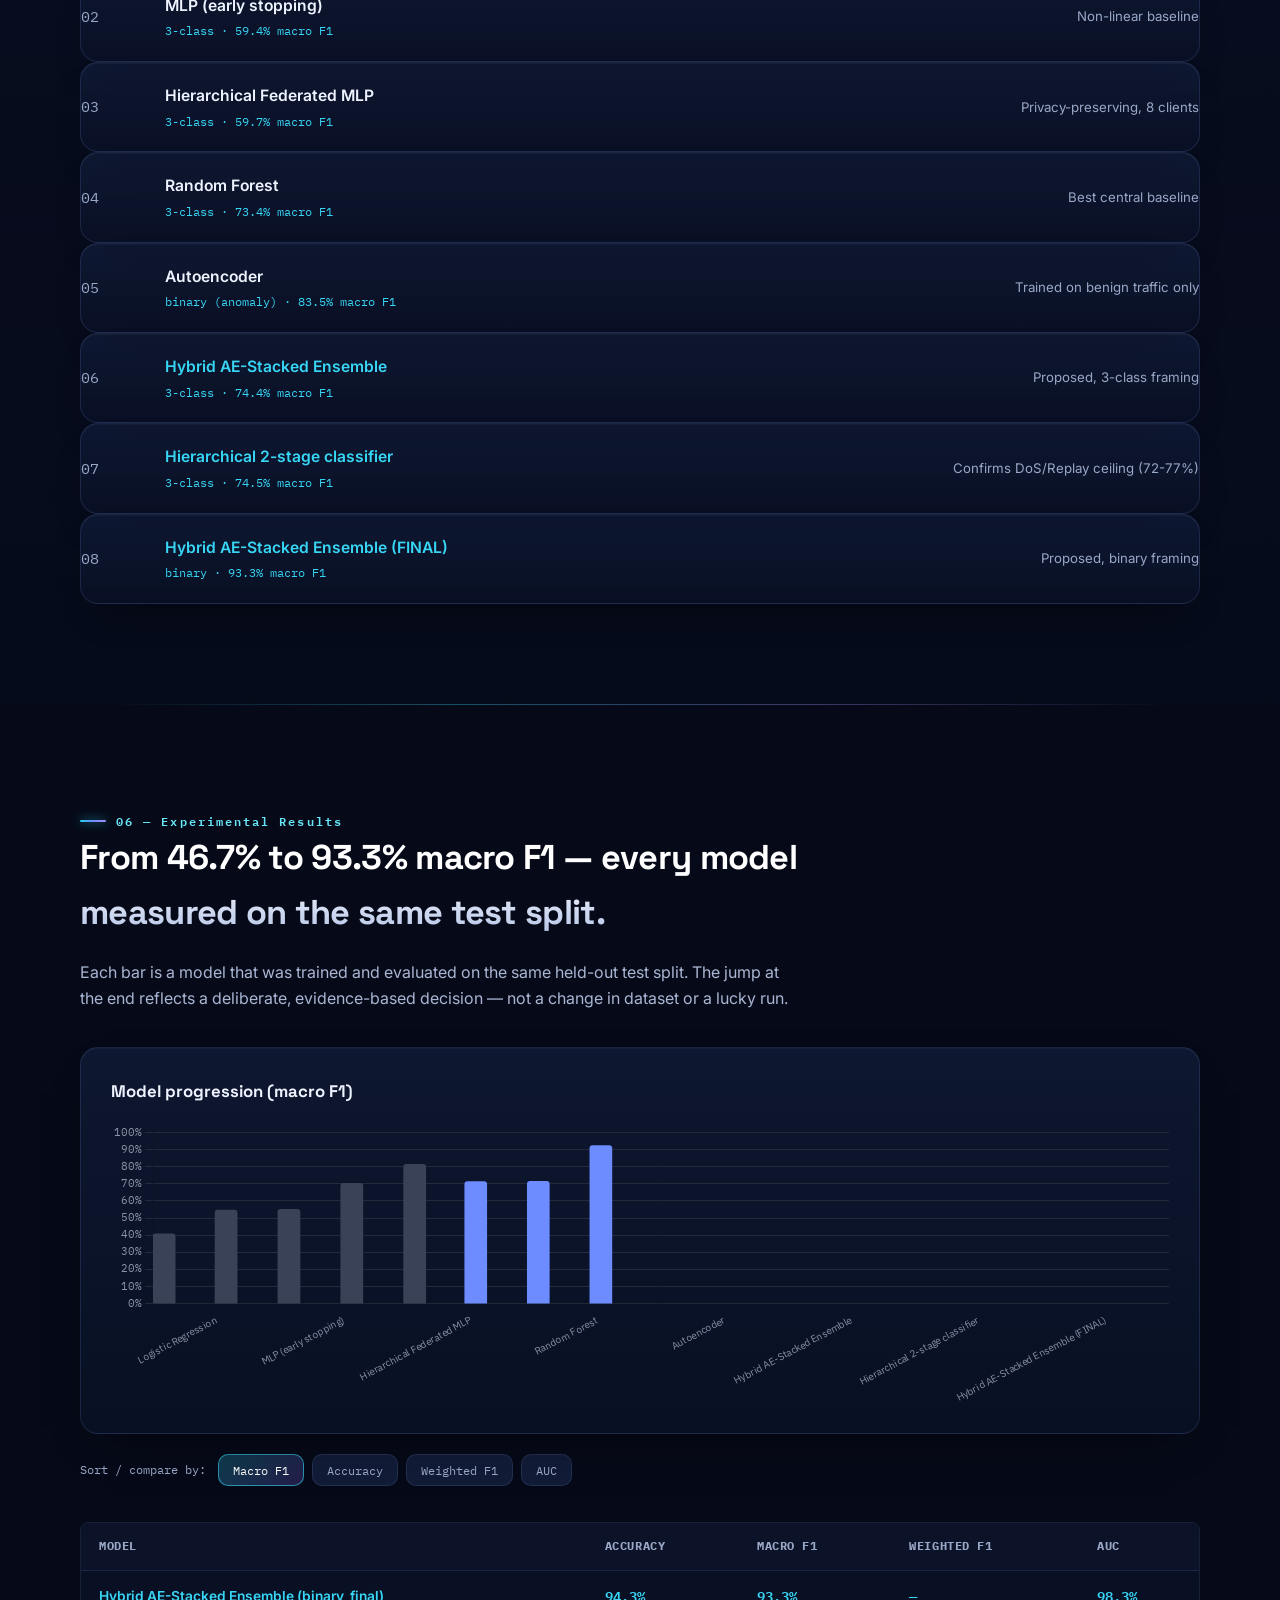
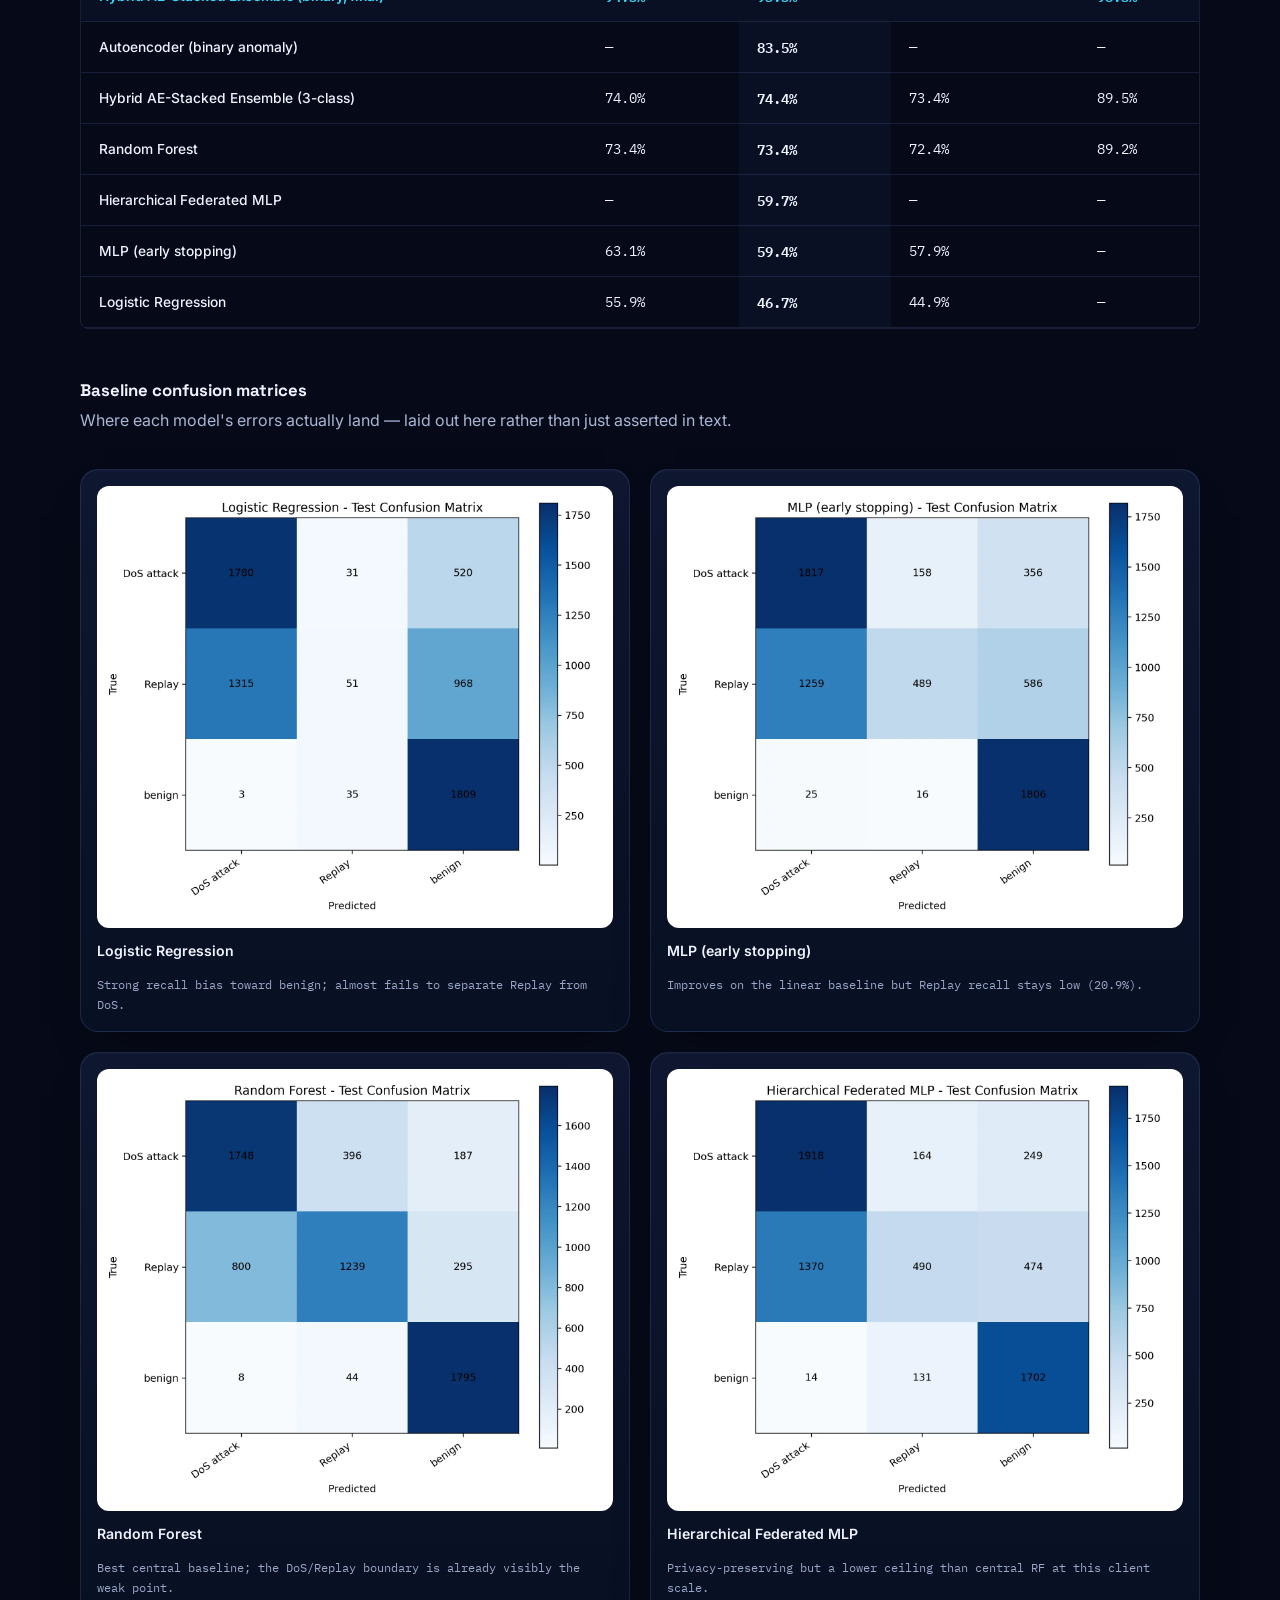
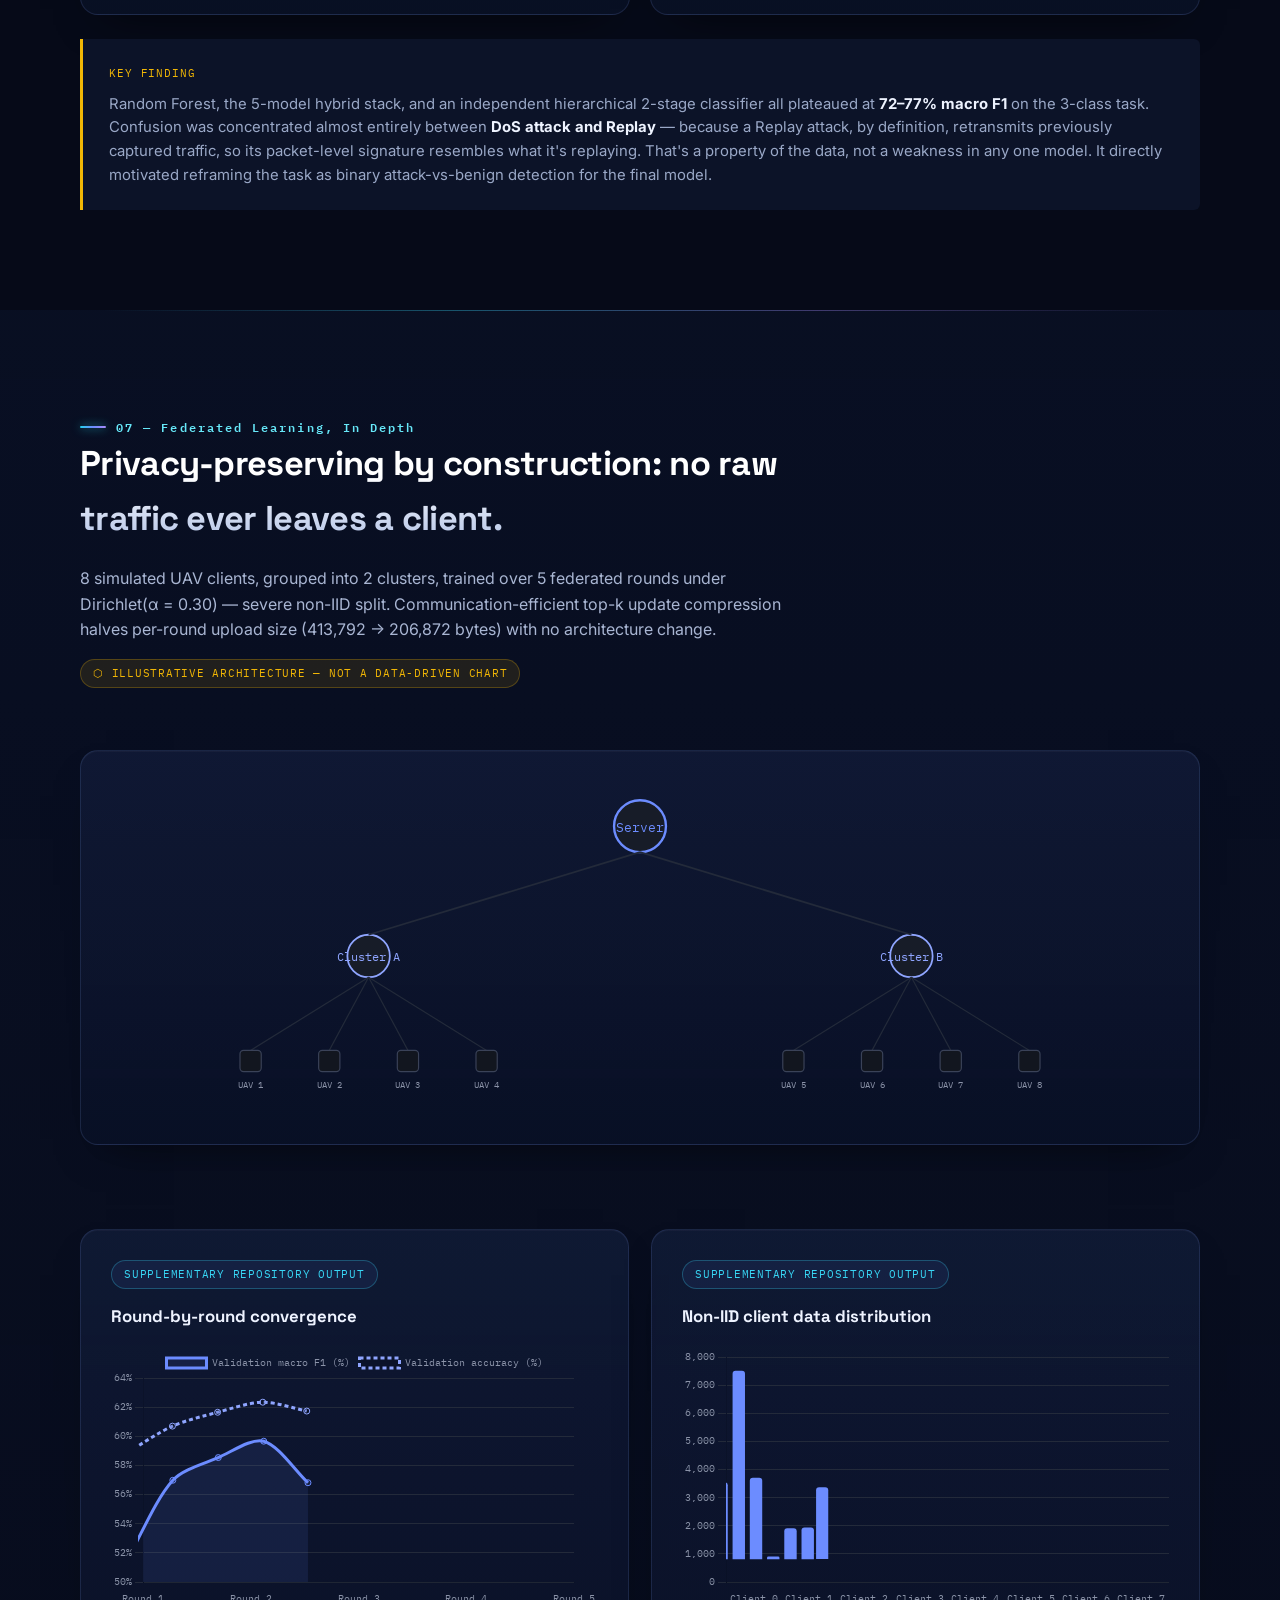
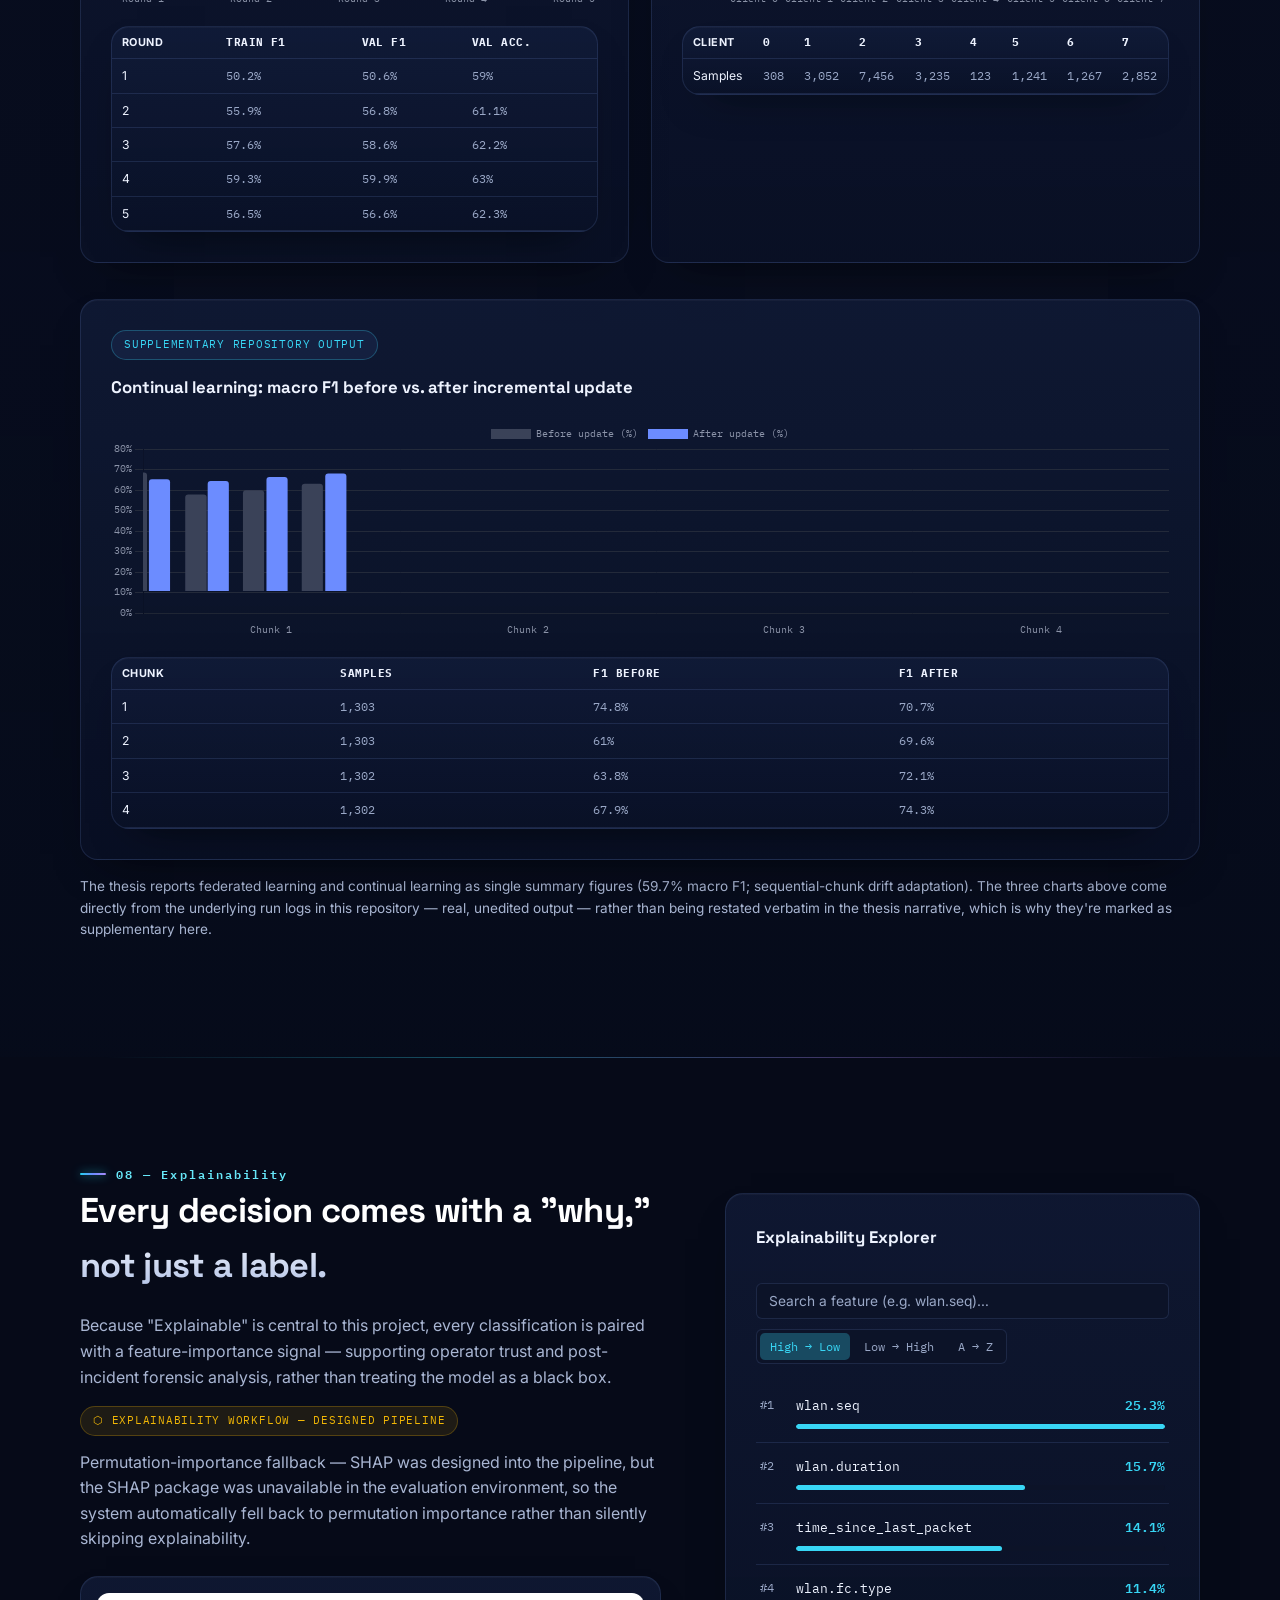
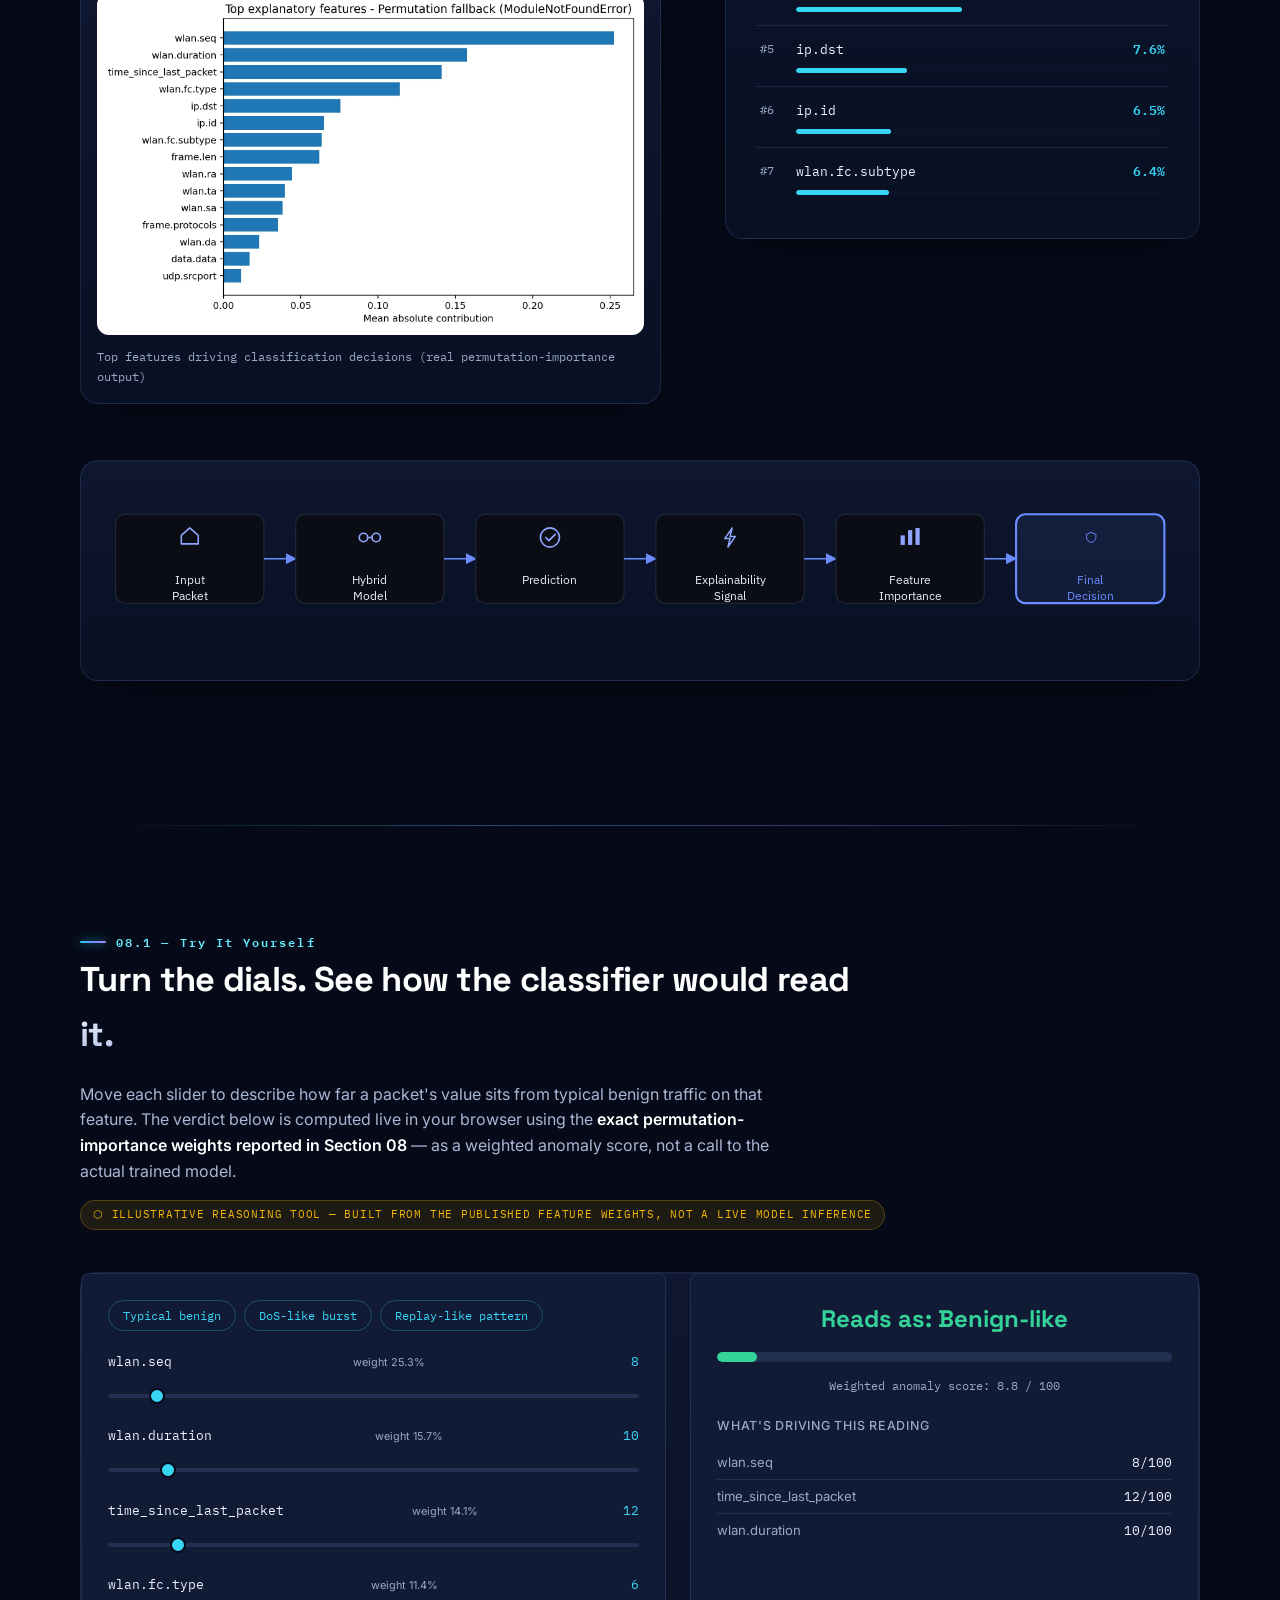
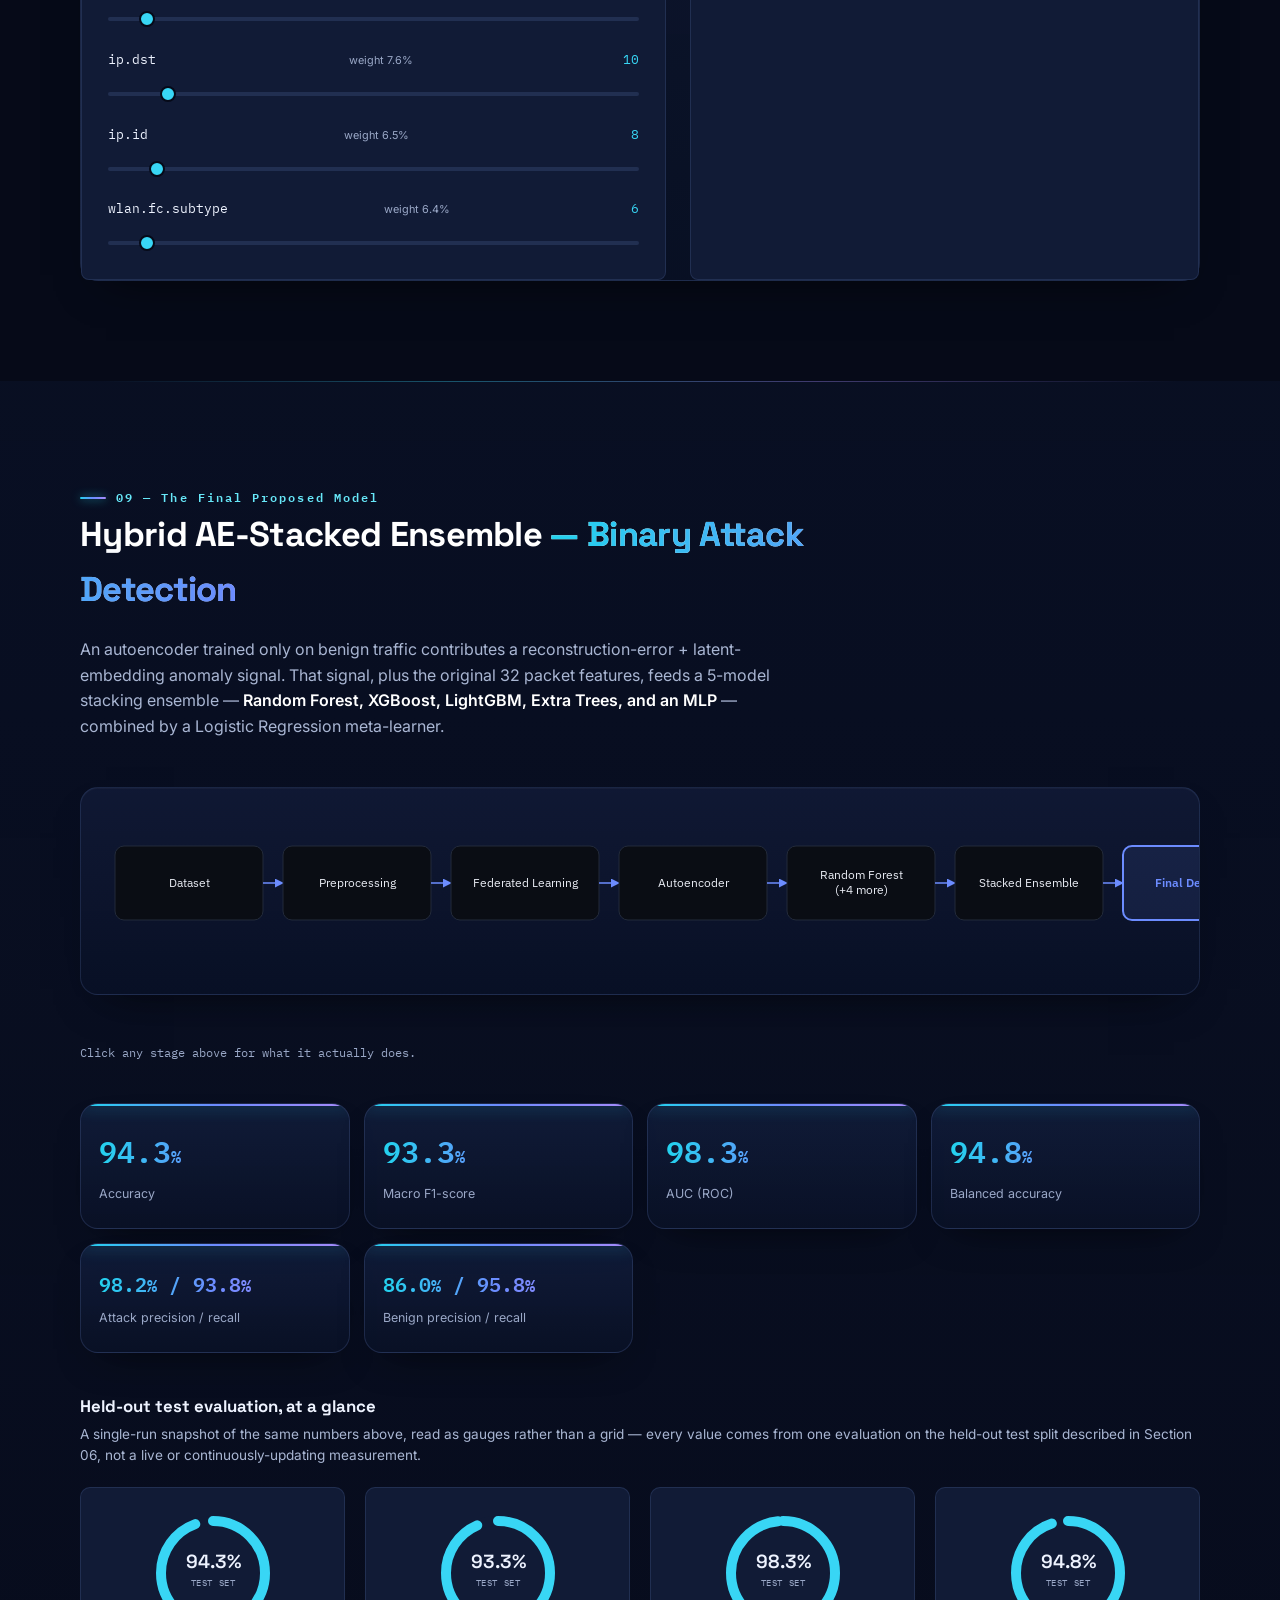
==== commit 966b6325: "Research website v10: cinematic SEAQL + drone intro and Command Center restyle - Full-screen intro: " ====
--- a/index.html
+++ b/index.html
@@ -22,10 +22,92 @@
 
 <link rel="icon" href="data:image/svg+xml,%3Csvg xmlns='http://www.w3.org/2000/svg' viewBox='0 0 32 32'%3E%3Crect width='32' height='32' rx='7' fill='%230A0D14'/%3E%3Ccircle cx='9' cy='9' r='3.4' fill='none' stroke='%236C8CFF' stroke-width='1.8'/%3E%3Ccircle cx='23' cy='9' r='3.4' fill='none' stroke='%236C8CFF' stroke-width='1.8'/%3E%3Ccircle cx='9' cy='23' r='3.4' fill='none' stroke='%236C8CFF' stroke-width='1.8'/%3E%3Ccircle cx='23' cy='23' r='3.4' fill='none' stroke='%236C8CFF' stroke-width='1.8'/%3E%3Cpath d='M11 11L21 21M21 11L11 21' stroke='%236C8CFF' stroke-width='1.6'/%3E%3C/svg%3E">
 <link rel="preconnect" href="https://fonts.googleapis.com">
-<link href="https://fonts.googleapis.com/css2?family=Space+Grotesk:wght@400;500;600;700&family=IBM+Plex+Sans:wght@400;500;600&family=IBM+Plex+Mono:wght@400;500;600&display=swap" rel="stylesheet">
-<link rel="stylesheet" href="styles.css">
+<link href="https://fonts.googleapis.com/css2?family=Space+Grotesk:wght@400;500;600;700&family=Inter:wght@400;500;600;700;800&family=IBM+Plex+Sans:wght@400;500;600&family=IBM+Plex+Mono:wght@400;500;600&display=swap" rel="stylesheet">
+<link rel="stylesheet" href="styles.css?v=10">
+<link rel="stylesheet" href="site-v10.css?v=10">
 </head>
 <body>
+<!-- ===== CINEMATIC INTRO (v10): big SEAQL + flying drone; scrolling reveals the website ===== -->
+<section class="cine" id="cine" aria-label="SEAQL introduction">
+  <div class="cine-stage">
+    <canvas id="cine-stars" aria-hidden="true"></canvas>
+    <div class="cine-aurora" aria-hidden="true"></div>
+    <div class="cine-floor" aria-hidden="true"></div>
+    <div class="cine-top" data-fade="0.14">
+      <span class="cine-dot"></span>BSIT Final Year Project · Bahria University, Lahore Campus
+    </div>
+    <h1 class="cine-title"><span class="cine-glow" aria-hidden="true"></span><span class="cine-word">SEAQL</span></h1>
+    <div class="cine-platform" aria-hidden="true"><i></i><i></i><i></i><b></b></div>
+    <div class="cine-drone" aria-hidden="true"><div class="cine-drone-bob"><div class="cine-drone-tilt">
+      <svg viewBox="0 0 900 520" class="cd-svg" xmlns="http://www.w3.org/2000/svg">
+        <defs>
+          <linearGradient id="cdShell" x1="0" y1="0" x2="0" y2="1"><stop offset="0" stop-color="#3B5590"/><stop offset=".45" stop-color="#1A2848"/><stop offset="1" stop-color="#0A1226"/></linearGradient>
+          <linearGradient id="cdCanopy" x1="0" y1="0" x2="0" y2="1"><stop offset="0" stop-color="#8FB4FF" stop-opacity=".55"/><stop offset="1" stop-color="#2B3F6E" stop-opacity="0"/></linearGradient>
+          <linearGradient id="cdArm" x1="0" y1="0" x2="0" y2="1"><stop offset="0" stop-color="#4C64A0"/><stop offset="1" stop-color="#151F3A"/></linearGradient>
+          <linearGradient id="cdMotor" x1="0" y1="0" x2="1" y2="0"><stop offset="0" stop-color="#0D1530"/><stop offset=".5" stop-color="#3A4F86"/><stop offset="1" stop-color="#0D1530"/></linearGradient>
+          <radialGradient id="cdDisc" cx=".5" cy=".5" r=".5"><stop offset="0" stop-color="#67E8F9" stop-opacity=".05"/><stop offset=".72" stop-color="#67E8F9" stop-opacity=".16"/><stop offset=".95" stop-color="#A78BFA" stop-opacity=".38"/><stop offset="1" stop-color="#A78BFA" stop-opacity="0"/></radialGradient>
+          <linearGradient id="cdBlade" x1="0" y1="0" x2="1" y2="0"><stop offset="0" stop-color="#C7D2FE" stop-opacity="0"/><stop offset=".2" stop-color="#E0E7FF" stop-opacity=".85"/><stop offset=".5" stop-color="#94A3B8" stop-opacity=".9"/><stop offset=".8" stop-color="#E0E7FF" stop-opacity=".85"/><stop offset="1" stop-color="#C7D2FE" stop-opacity="0"/></linearGradient>
+          <radialGradient id="cdLens" cx=".4" cy=".35" r=".7"><stop offset="0" stop-color="#ECFEFF"/><stop offset=".25" stop-color="#22D3EE"/><stop offset=".7" stop-color="#0E7490"/><stop offset="1" stop-color="#062033"/></radialGradient>
+          <radialGradient id="cdCore" cx=".5" cy=".5" r=".5"><stop offset="0" stop-color="#ECFEFF"/><stop offset=".35" stop-color="#22D3EE"/><stop offset="1" stop-color="#22D3EE" stop-opacity="0"/></radialGradient>
+          <linearGradient id="cdBeam" x1="0" y1="0" x2="0" y2="1"><stop offset="0" stop-color="#22D3EE" stop-opacity=".55"/><stop offset="1" stop-color="#8B5CF6" stop-opacity="0"/></linearGradient>
+          <radialGradient id="cdHalo" cx=".5" cy=".5" r=".5"><stop offset="0" stop-color="#22D3EE" stop-opacity=".30"/><stop offset=".6" stop-color="#8B5CF6" stop-opacity=".10"/><stop offset="1" stop-color="#8B5CF6" stop-opacity="0"/></radialGradient>
+        </defs>
+        <ellipse cx="450" cy="250" rx="420" ry="190" fill="url(#cdHalo)"/>
+        <!-- scanning beam -->
+        <polygon class="cd-beam" points="438,330 462,330 600,520 300,520" fill="url(#cdBeam)"/>
+        <!-- back props (behind body) -->
+        <g transform="translate(250 156)"><ellipse rx="128" ry="26" fill="url(#cdDisc)" class="cd-disc"/><g transform="scale(1 .2)"><g class="cd-blade"><rect x="-122" y="-9" width="244" height="18" rx="9" fill="url(#cdBlade)"/></g></g></g>
+        <g transform="translate(650 156)"><ellipse rx="128" ry="26" fill="url(#cdDisc)" class="cd-disc"/><g transform="scale(1 .2)"><g class="cd-blade rev"><rect x="-122" y="-9" width="244" height="18" rx="9" fill="url(#cdBlade)"/></g></g></g>
+        <!-- back arms + motors -->
+        <path d="M392 222 L262 168" stroke="url(#cdArm)" stroke-width="20" stroke-linecap="round"/>
+        <path d="M508 222 L638 168" stroke="url(#cdArm)" stroke-width="20" stroke-linecap="round"/>
+        <g><rect x="232" y="158" width="36" height="30" rx="8" fill="url(#cdMotor)"/><ellipse cx="250" cy="160" rx="18" ry="6" fill="#5B74B8"/></g>
+        <g><rect x="632" y="158" width="36" height="30" rx="8" fill="url(#cdMotor)"/><ellipse cx="650" cy="160" rx="18" ry="6" fill="#5B74B8"/></g>
+        <circle cx="250" cy="190" r="4" fill="#fff" class="cd-strobe"/><circle cx="650" cy="190" r="4" fill="#fff" class="cd-strobe d2"/>
+        <!-- landing gear -->
+        <path d="M398 296 L372 368 M502 296 L528 368" stroke="#24345E" stroke-width="9" stroke-linecap="round"/>
+        <path d="M340 370 H404 M496 370 H560" stroke="#3B5590" stroke-width="7" stroke-linecap="round"/>
+        <!-- body -->
+        <path d="M322 248 C322 206 380 188 450 188 C520 188 578 206 578 248 C578 288 522 310 450 310 C378 310 322 288 322 248 Z" fill="url(#cdShell)" stroke="#5D7BC4" stroke-opacity=".7" stroke-width="2"/>
+        <ellipse cx="450" cy="226" rx="92" ry="28" fill="url(#cdCanopy)"/>
+        <path d="M352 268 C392 292 508 292 548 268" fill="none" stroke="#22D3EE" stroke-width="3.5" stroke-linecap="round" class="cd-led"/>
+        <path d="M372 210 C410 198 490 198 528 210" fill="none" stroke="#C7D2FE" stroke-opacity=".5" stroke-width="2" stroke-linecap="round"/>
+        <!-- SEAQL core emblem -->
+        <circle cx="450" cy="248" r="30" fill="url(#cdCore)" class="cd-core"/>
+        <path d="M450 232 L464 240 L464 256 L450 264 L436 256 L436 240 Z" fill="#0B1530" stroke="#67E8F9" stroke-width="2"/>
+        <circle cx="450" cy="248" r="5" fill="#ECFEFF"/>
+        <!-- camera gimbal -->
+        <rect x="430" y="300" width="40" height="16" rx="6" fill="#18264A"/>
+        <circle cx="450" cy="326" r="17" fill="#101B38" stroke="#4C64A0" stroke-width="2"/>
+        <circle cx="450" cy="326" r="10" fill="url(#cdLens)" class="cd-lens"/>
+        <!-- front arms + motors -->
+        <path d="M368 262 L182 268" stroke="url(#cdArm)" stroke-width="24" stroke-linecap="round"/>
+        <path d="M532 262 L718 268" stroke="url(#cdArm)" stroke-width="24" stroke-linecap="round"/>
+        <path d="M368 256 L186 260" stroke="#7D97D6" stroke-opacity=".5" stroke-width="3" stroke-linecap="round"/>
+        <path d="M532 256 L714 260" stroke="#7D97D6" stroke-opacity=".5" stroke-width="3" stroke-linecap="round"/>
+        <g><rect x="148" y="250" width="44" height="38" rx="10" fill="url(#cdMotor)"/><ellipse cx="170" cy="252" rx="22" ry="7" fill="#5B74B8"/></g>
+        <g><rect x="708" y="250" width="44" height="38" rx="10" fill="url(#cdMotor)"/><ellipse cx="730" cy="252" rx="22" ry="7" fill="#5B74B8"/></g>
+        <circle cx="170" cy="292" r="6" fill="#FF5A76" class="cd-nav"/><circle cx="730" cy="292" r="6" fill="#34D399" class="cd-nav d2"/>
+        <!-- front props (in front of body) -->
+        <g transform="translate(170 244)"><ellipse rx="150" ry="32" fill="url(#cdDisc)" class="cd-disc"/><g transform="scale(1 .21)"><g class="cd-blade"><rect x="-144" y="-10" width="288" height="20" rx="10" fill="url(#cdBlade)"/></g></g></g>
+        <g transform="translate(730 244)"><ellipse rx="150" ry="32" fill="url(#cdDisc)" class="cd-disc"/><g transform="scale(1 .21)"><g class="cd-blade rev"><rect x="-144" y="-10" width="288" height="20" rx="10" fill="url(#cdBlade)"/></g></g></g>
+      </svg>
+    </div></div></div>
+    <p class="cine-sub" data-fade="0.2">Scalable · Explainable · Adaptive · Quantum-Resilient Federated Learning<br class="br-wide"> for UAV Swarm Cybersecurity</p>
+    <div class="cine-hud" data-fade="0.22">
+      <div><b>94.3%</b><span>Hybrid accuracy</span></div>
+      <div><b>98.3%</b><span>ROC AUC</span></div>
+      <div><b>8 · 2 · 5</b><span>UAVs · FL clusters · rounds</span></div>
+    </div>
+    <div class="cine-bottom" data-fade="0.1">
+      <div class="cine-team">Syed Measum Shah · Arooba Mansoor &nbsp;|&nbsp; Supervisor: Ms. Munaza Sher</div>
+      <a href="#top-site" class="cine-enter" data-enter><span class="cine-mouse"><i></i></span>Scroll to enter</a>
+    </div>
+    <div class="cine-dim" aria-hidden="true"></div>
+  </div>
+</section>
+<div id="top-site"></div>
+
 
 <div class="scroll-progress" id="scroll-progress"></div>
 
@@ -515,6 +597,7 @@
 </div>
 
 <script src="assets/chart.umd.min.js" defer></script>
-<script src="script.js" defer></script>
+<script src="script.js?v=10" defer></script>
+<script src="intro.js?v=10" defer></script>
 </body>
 </html>
--- a/site-v10.css
+++ b/site-v10.css
@@ -0,0 +1,192 @@
+/* =====================================================================
+   SEAQL research website — v10 "Command Center" layer
+   Loaded after styles.css. Re-themes the site to match the SEAQL dashboard
+   (midnight navy, cyan → violet, glass, glow) and adds the cinematic intro.
+   Content, figures and numbers are untouched.
+   ===================================================================== */
+:root {
+  --bg: #060A18;
+  --surface: #0C1328;
+  --surface-2: #111B36;
+  --border: rgba(120,150,220,.16);
+  --text: #EEF3FF;
+  --text-muted: #9AA8C7;
+  --accent: #38D6F5;
+  --accent-dim: rgba(56,214,245,.28);
+  --accent-glow: rgba(56,214,245,.16);
+  --violet: #8B5CF6;
+  --grad: linear-gradient(92deg, #22D3EE 0%, #6D8BFF 50%, #A78BFA 100%);
+  --font-display: 'Space Grotesk', 'Inter', sans-serif;
+  --font-body: 'Inter', 'IBM Plex Sans', sans-serif;
+  --shadow-glow: 0 0 0 1px rgba(56,214,245,.18), 0 18px 40px -18px rgba(34,211,238,.45);
+}
+html { scroll-behavior: auto; }
+body {
+  font-family: var(--font-body);
+  background:
+    radial-gradient(1200px 700px at 12% -5%, rgba(34,211,238,.10), transparent 60%),
+    radial-gradient(1000px 700px at 95% 10%, rgba(139,92,246,.12), transparent 60%),
+    radial-gradient(900px 900px at 50% 110%, rgba(34,211,238,.06), transparent 60%),
+    var(--bg);
+  background-attachment: fixed;
+}
+body::before { /* faint dot grid */
+  content: ""; position: fixed; inset: 0; pointer-events: none; z-index: 0;
+  background-image: radial-gradient(rgba(150,180,240,.07) 1px, transparent 1px); background-size: 24px 24px;
+  -webkit-mask-image: radial-gradient(ellipse at 50% 30%, #000 30%, transparent 80%); mask-image: radial-gradient(ellipse at 50% 30%, #000 30%, transparent 80%);
+}
+::selection { background: #22D3EE; color: #04101A; }
+
+/* ---------- nav ---------- */
+.nav { background: rgba(6,10,24,.72); border-bottom: 1px solid rgba(120,150,220,.14); transition: opacity .35s, transform .35s, background .3s; }
+.nav::after { content: ""; position: absolute; left: 0; right: 0; bottom: -1px; height: 1px; background: linear-gradient(90deg, transparent, rgba(34,211,238,.55), rgba(167,139,250,.55), transparent); }
+.brand-mark { background: var(--grad); -webkit-background-clip: text; background-clip: text; color: transparent; font-size: 1.3rem; letter-spacing: .06em; }
+.nav-links a, .nav-dropdown-toggle { transition: color .2s; }
+.nav-links a:hover, .nav-dropdown-toggle:hover { color: #fff; }
+.nav-cta { border-radius: 10px !important; border: 1px solid rgba(56,214,245,.45) !important; background: linear-gradient(135deg, rgba(34,211,238,.16), rgba(139,92,246,.16)) !important; color: #fff !important; }
+.nav-cta:hover { box-shadow: 0 0 22px -6px rgba(34,211,238,.8); }
+.nav-dropdown-menu { background: rgba(10,16,36,.96) !important; border: 1px solid rgba(120,150,220,.2) !important; border-radius: 12px !important; box-shadow: 0 20px 40px -10px rgba(0,0,0,.6); }
+body.cine-active .nav, body.cine-active .scroll-progress, body.cine-active .cursor-drone, body.cine-active .ra-toggle, body.cine-active .ra-panel { opacity: 0; pointer-events: none; transform: translateY(-12px); }
+.scroll-progress { background: var(--grad) !important; box-shadow: 0 0 12px rgba(34,211,238,.7); }
+
+/* ---------- hero (after intro) ---------- */
+.hero { background: radial-gradient(ellipse 60% 55% at 50% 0%, rgba(34,211,238,.12), transparent), radial-gradient(ellipse 50% 50% at 85% 40%, rgba(139,92,246,.10), transparent); border-bottom: 1px solid var(--border); }
+.intro-drone-wrap { display: none !important; } /* replaced by the cinematic intro */
+.eyebrow { color: #67E8F9; letter-spacing: .2em; }
+.hero h1 { font-weight: 700; letter-spacing: -.02em; background: linear-gradient(180deg, #FFFFFF 30%, #B9C6E6); -webkit-background-clip: text; background-clip: text; color: transparent; }
+.hero h1 .hl-signal, .hero h1 .hl-alert { -webkit-text-fill-color: transparent; background-clip: text; -webkit-background-clip: text; }
+.hl-signal { background: linear-gradient(92deg, #22D3EE, #6D8BFF); -webkit-background-clip: text; background-clip: text; color: transparent; text-shadow: none; }
+.hl-alert { background: linear-gradient(92deg, #FF7A93, #F472B6); -webkit-background-clip: text; background-clip: text; color: transparent; text-shadow: none; }
+.hero-badge { border-color: rgba(120,150,220,.24) !important; background: rgba(12,20,44,.7) !important; color: #C9D4EE !important; border-radius: 999px !important; }
+.stat-card, .metric-card { position: relative; overflow: hidden; background: linear-gradient(180deg, rgba(20,32,64,.75), rgba(10,18,40,.8)) !important; border: 1px solid rgba(120,150,220,.18) !important; border-radius: 18px !important; box-shadow: 0 18px 40px -22px rgba(0,0,0,.7); }
+.stat-card::before, .metric-card::before { content: ""; position: absolute; left: 0; right: 0; top: 0; height: 2px; background: var(--grad); box-shadow: 0 0 16px rgba(34,211,238,.7); }
+.stat-card:hover, .metric-card:hover { transform: translateY(-4px); border-color: rgba(56,214,245,.45) !important; box-shadow: var(--shadow-glow); }
+.metric-value { background: var(--grad); -webkit-background-clip: text; background-clip: text; color: transparent !important; }
+.scroll-cue { border-bottom-color: rgba(56,214,245,.4); }
+
+/* ---------- sections ---------- */
+.section { border-bottom: 0; position: relative; z-index: 1; }
+.section::before { content: ""; position: absolute; left: 8%; right: 8%; top: 0; height: 1px; background: linear-gradient(90deg, transparent, rgba(56,214,245,.35), rgba(167,139,250,.35), transparent); }
+.section.alt { background: linear-gradient(180deg, rgba(12,20,44,.55), rgba(8,14,32,.35)); }
+.section-tag { display: inline-flex; align-items: center; gap: 10px; color: #67E8F9 !important; letter-spacing: .18em; font-weight: 600; }
+.section-tag::before { content: ""; width: 26px; height: 2px; border-radius: 2px; background: var(--grad); box-shadow: 0 0 10px rgba(34,211,238,.8); }
+.section h2 { font-weight: 700; letter-spacing: -.02em; background: linear-gradient(180deg, #FFFFFF 35%, #AFC0E6); -webkit-background-clip: text; background-clip: text; color: transparent; }
+.body-text { color: #A9B6D3; }
+.body-text strong, .body-text b { color: #fff; }
+
+/* cards & panels — one glass language */
+.figure-card, .chart-card, .why-card, .vision-card, .problem-item, .roadmap-col, .cm-stat, .mini-table-wrap, .pipeline-diagram, .timeline > *, .compare-panel, .demo-panel, .xai-flow {
+  position: relative; background: linear-gradient(180deg, rgba(20,32,64,.62), rgba(10,18,40,.70)) !important;
+  border: 1px solid rgba(120,150,220,.16) !important; border-radius: 18px !important;
+  box-shadow: 0 20px 44px -26px rgba(0,0,0,.75), inset 0 1px 0 rgba(255,255,255,.03);
+  transition: transform .35s var(--ease), border-color .35s, box-shadow .35s;
+}
+.figure-card:hover, .chart-card:hover, .why-card:hover, .vision-card:hover, .problem-item:hover, .roadmap-col:hover, .cm-stat:hover {
+  transform: translateY(-4px); border-color: rgba(56,214,245,.42) !important; box-shadow: var(--shadow-glow);
+}
+.figure-card img { border-radius: 12px; }
+.problem-num, .why-icon { color: #67E8F9 !important; }
+.cm-stat-val { background: var(--grad); -webkit-background-clip: text; background-clip: text; color: transparent !important; }
+table th { color: #CFE9FF; }
+.compare-btn { border-radius: 10px !important; }
+.compare-btn.active, .compare-btn[aria-pressed="true"] { background: linear-gradient(135deg, rgba(34,211,238,.25), rgba(139,92,246,.22)) !important; border-color: rgba(56,214,245,.6) !important; color: #fff !important; }
+input[type=range] { accent-color: #22D3EE; }
+.reveal { transition-duration: .9s !important; }
+footer { position: relative; z-index: 1; background: linear-gradient(180deg, transparent, rgba(12,20,44,.6)); }
+
+/* =====================================================================
+   CINEMATIC INTRO
+   ===================================================================== */
+.cine { position: relative; height: 230vh; z-index: 50; margin-bottom: -100vh; pointer-events: none; }
+.cine-stage { pointer-events: auto; will-change: opacity; }
+.cine.cine-done .cine-stage { pointer-events: none; visibility: hidden; }
+.cine-stage {
+  position: sticky; top: 0; height: 100vh; height: 100svh; overflow: hidden; isolation: isolate;
+  background:
+    radial-gradient(70% 55% at 50% 42%, rgba(34,211,238,.13), transparent 70%),
+    radial-gradient(55% 45% at 80% 20%, rgba(139,92,246,.18), transparent 70%),
+    radial-gradient(60% 50% at 15% 85%, rgba(34,211,238,.08), transparent 70%),
+    #03060F;
+}
+#cine-stars { position: absolute; inset: 0; width: 100%; height: 100%; z-index: 0; }
+.cine-aurora { position: absolute; inset: 0; z-index: 0; pointer-events: none; will-change: opacity; opacity: .35;
+  background: radial-gradient(40% 35% at 30% 30%, rgba(34,211,238,.20), transparent 70%), radial-gradient(40% 35% at 72% 62%, rgba(139,92,246,.22), transparent 70%);
+  animation: cineAur 9s ease-in-out infinite alternate; }
+@keyframes cineAur { to { opacity: .9; } }
+.cine-floor { position: absolute; left: -10%; right: -10%; bottom: -8%; height: 46%; z-index: 0; pointer-events: none;
+  background-image: linear-gradient(rgba(56,214,245,.22) 1px, transparent 1px), linear-gradient(90deg, rgba(56,214,245,.22) 1px, transparent 1px);
+  background-size: 64px 64px; transform: perspective(520px) rotateX(64deg); transform-origin: 50% 100%;
+  -webkit-mask-image: linear-gradient(180deg, transparent, #000 45%); mask-image: linear-gradient(180deg, transparent, #000 45%);
+  animation: cineFloor 3.2s linear infinite; opacity: .55; }
+@keyframes cineFloor { to { background-position: 0 64px, 0 0; } }
+.cine-top { position: absolute; top: 4.2vh; left: 0; right: 0; text-align: center; z-index: 4; font-family: var(--font-mono); font-size: .74rem; letter-spacing: .26em; text-transform: uppercase; color: #8FA6CF; display: flex; justify-content: center; align-items: center; gap: 10px; }
+.cine-dot { width: 8px; height: 8px; border-radius: 50%; background: #34D399; box-shadow: 0 0 0 4px rgba(52,211,153,.18), 0 0 12px #34D399; animation: cinePulse 2s infinite; }
+@keyframes cinePulse { 50% { box-shadow: 0 0 0 8px rgba(52,211,153,0), 0 0 16px #34D399; } }
+.cine-title { position: absolute; left: 0; right: 0; top: 13vh; z-index: 1; margin: 0; text-align: center; line-height: .9; will-change: transform, opacity;
+  font-family: var(--font-display); font-weight: 700; font-size: clamp(96px, 22vw, 360px); letter-spacing: .02em; }
+.cine-word { position: relative; display: inline-block; background: linear-gradient(180deg, #F2F8FF 0%, #9EE7F7 38%, #6D8BFF 70%, #8B5CF6 100%); -webkit-background-clip: text; background-clip: text; color: transparent; }
+.cine-word::after { content: "SEAQL"; position: absolute; inset: 0; color: transparent; -webkit-text-stroke: 1px rgba(167,139,250,.45); transform: translate(6px, 6px); z-index: -1; }
+.cine-glow { position: absolute; left: 50%; top: 50%; width: 70%; height: 70%; transform: translate(-50%, -50%); z-index: -2; border-radius: 50%;
+  background: radial-gradient(closest-side, rgba(34,211,238,.28), rgba(139,92,246,.14), transparent); }
+.cine-drone { position: absolute; left: 50%; top: 29vh; width: min(84vw, 980px); margin-left: calc(min(84vw, 980px) / -2); z-index: 3; will-change: transform, opacity; perspective: 1200px; }
+.cine-drone-bob { animation: cineBob 5.5s ease-in-out infinite; }
+@keyframes cineBob { 0%,100% { transform: translateY(0) rotate(-.6deg); } 50% { transform: translateY(-16px) rotate(.6deg); } }
+.cine-drone-tilt { transform-style: preserve-3d; transform: rotateX(8deg); will-change: transform; }
+.cd-svg { width: 100%; height: auto; display: block; overflow: visible; }
+.cd-blade { transform-box: fill-box; transform-origin: center; animation: cdSpin .16s linear infinite; }
+.cd-blade.rev { animation-direction: reverse; animation-duration: .14s; }
+@keyframes cdSpin { to { transform: rotate(360deg); } }
+.cd-disc { animation: cdDisc .5s ease-in-out infinite alternate; }
+@keyframes cdDisc { from { opacity: .75; } to { opacity: 1; } }
+.cd-nav { animation: cdBlink 1.4s steps(1) infinite; } .cd-nav.d2 { animation-delay: .7s; }
+@keyframes cdBlink { 0%, 60% { opacity: 1; } 61%, 100% { opacity: .15; } }
+.cd-strobe { animation: cdStrobe 1.8s infinite; } .cd-strobe.d2 { animation-delay: .9s; }
+@keyframes cdStrobe { 0%, 6% { opacity: 1; } 7%, 100% { opacity: 0; } }
+.cd-led { animation: cdLed 2.6s ease-in-out infinite; }
+@keyframes cdLed { 50% { stroke: #A78BFA; } }
+.cd-core { transform-box: fill-box; transform-origin: center; animation: cdCore 2.4s ease-in-out infinite; }
+@keyframes cdCore { 50% { transform: scale(1.25); opacity: .7; } }
+.cd-lens { animation: cdLens 3s ease-in-out infinite; }
+@keyframes cdLens { 50% { opacity: .65; } }
+.cd-beam { transform-box: fill-box; transform-origin: 50% 0; animation: cdBeam 4s ease-in-out infinite; }
+@keyframes cdBeam { 0%,100% { transform: skewX(-8deg); opacity: .55; } 50% { transform: skewX(8deg); opacity: .9; } }
+.cine-platform { position: absolute; left: 50%; bottom: 16vh; width: min(72vw, 780px); aspect-ratio: 4 / 1; transform: translateX(-50%); z-index: 2; pointer-events: none; }
+.cine-platform i { position: absolute; inset: 0; border-radius: 50%; border: 1.5px solid rgba(56,214,245,.55); box-shadow: 0 0 30px rgba(34,211,238,.35), inset 0 0 30px rgba(34,211,238,.25); animation: cineRing 3.6s ease-out infinite; }
+.cine-platform i:nth-child(2) { inset: 16%; border-color: rgba(167,139,250,.55); animation-delay: 1.2s; }
+.cine-platform i:nth-child(3) { inset: 32%; animation-delay: 2.4s; }
+.cine-platform b { position: absolute; inset: 30% 25%; border-radius: 50%; background: radial-gradient(closest-side, rgba(34,211,238,.45), rgba(139,92,246,.18), transparent); }
+@keyframes cineRing { 0% { transform: scale(.92); opacity: .4; } 50% { opacity: 1; } 100% { transform: scale(1.06); opacity: .4; } }
+.cine-sub { position: absolute; left: 0; right: 0; bottom: 12.5vh; z-index: 4; margin: 0 auto; max-width: 900px; padding: 0 20px; text-align: center; color: #C3CEE8; font-size: clamp(.95rem, 1.35vw, 1.15rem); line-height: 1.55; letter-spacing: .01em; }
+.cine-hud { position: absolute; left: 4vw; top: 50%; transform: translateY(-50%); z-index: 4; display: grid; gap: 12px; }
+.cine-hud div { padding: 10px 14px; border-radius: 12px; border: 1px solid rgba(120,150,220,.2); background: linear-gradient(180deg, rgba(14,24,50,.7), rgba(8,14,32,.7)); min-width: 168px; position: relative; overflow: hidden; }
+.cine-hud div::before { content: ""; position: absolute; left: 0; top: 0; bottom: 0; width: 2px; background: var(--grad); box-shadow: 0 0 10px rgba(34,211,238,.8); }
+.cine-hud b { display: block; font-family: var(--font-display); font-size: 1.35rem; color: #fff; letter-spacing: -.01em; }
+.cine-hud span { font-family: var(--font-mono); font-size: .64rem; letter-spacing: .14em; text-transform: uppercase; color: #8FA6CF; }
+.cine-bottom { position: absolute; left: 0; right: 0; bottom: 3.2vh; z-index: 4; display: flex; flex-direction: column; align-items: center; gap: 12px; }
+.cine-team { font-family: var(--font-mono); font-size: .72rem; letter-spacing: .14em; color: #8FA6CF; text-transform: uppercase; text-align: center; padding: 0 16px; }
+.cine-enter { display: inline-flex; align-items: center; gap: 10px; color: #E6F6FF; font-size: .86rem; font-weight: 600; letter-spacing: .08em; padding: 8px 16px 8px 10px; border-radius: 999px; border: 1px solid rgba(56,214,245,.4); background: rgba(10,18,40,.6); }
+.cine-enter:hover { box-shadow: 0 0 24px -6px rgba(34,211,238,.9); }
+.cine-mouse { width: 20px; height: 30px; border-radius: 12px; border: 2px solid #67E8F9; position: relative; }
+.cine-mouse i { position: absolute; left: 50%; top: 6px; width: 3px; height: 7px; margin-left: -1.5px; border-radius: 2px; background: #67E8F9; animation: cineWheel 1.6s ease-in-out infinite; }
+@keyframes cineWheel { 0% { transform: translateY(0); opacity: 1; } 70% { transform: translateY(9px); opacity: 0; } 100% { opacity: 0; } }
+.cine-dim { position: absolute; inset: 0; z-index: 6; pointer-events: none; background: var(--bg); opacity: var(--cine-dim, 0); }
+
+@media (max-width: 1100px) { .cine-hud { display: none; } }
+@media (max-width: 720px) {
+  .cine-title { top: 15vh; }
+  .cine-drone { top: 33vh; width: 96vw; margin-left: -48vw; }
+  .cine-platform { bottom: 27vh; width: 86vw; }
+  .cine-sub { bottom: 15vh; font-size: .9rem; } .br-wide { display: none; }
+  .cine-top { font-size: .6rem; letter-spacing: .16em; padding: 0 12px; }
+  .cine-team { font-size: .6rem; }
+}
+@media (max-height: 640px) { .cine-sub { display: none; } }
+@media (prefers-reduced-motion: reduce) {
+  .cine-aurora, .cine-floor, .cine-drone-bob, .cd-beam, .cine-platform i, .cd-core, .cd-disc { animation: none !important; }
+  .cd-blade { animation-duration: 1.2s !important; }
+}
+@media print { .cine { display: none !important; } body.cine-active .nav { opacity: 1; transform: none; } }
+
+.ra-toggle { transition: opacity .35s, transform .35s; }
+/* overflow-x:hidden on html/body turns them into scroll containers and breaks position:sticky */
+html, body { overflow-x: clip !important; }
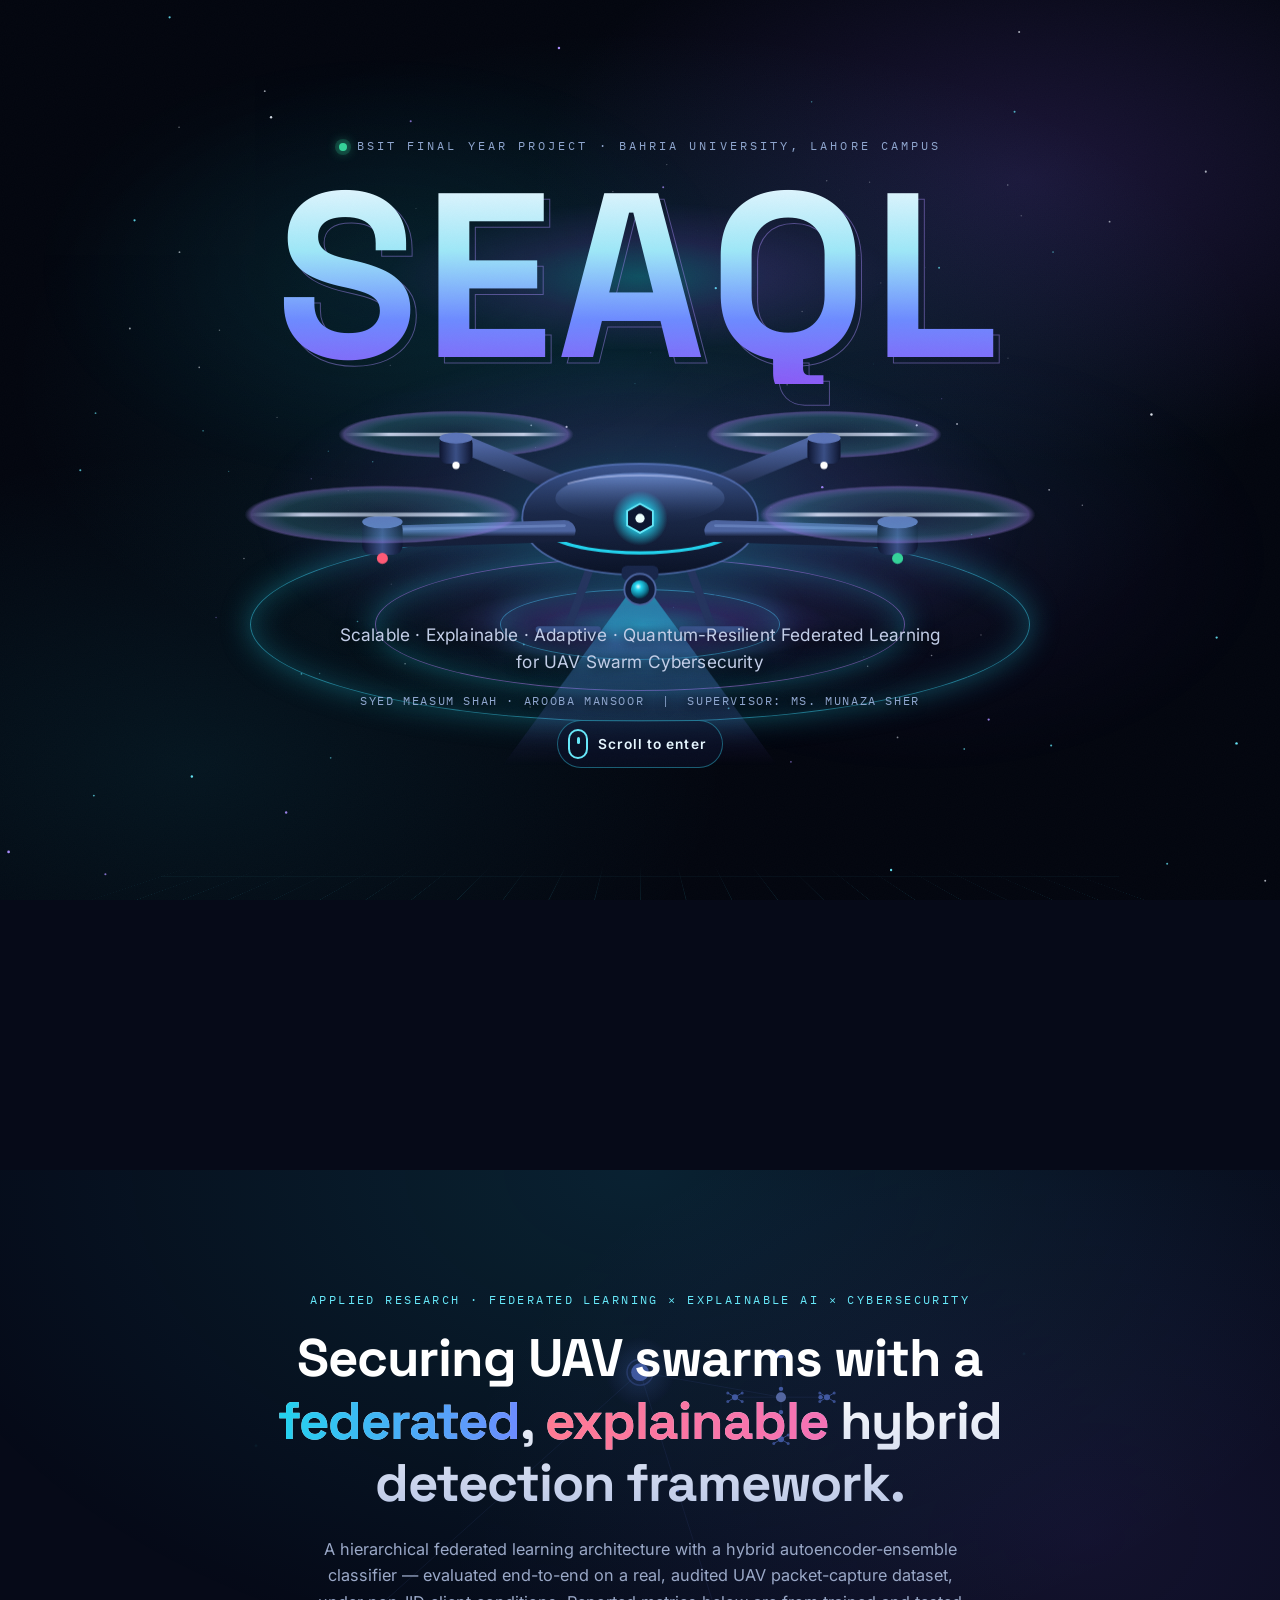
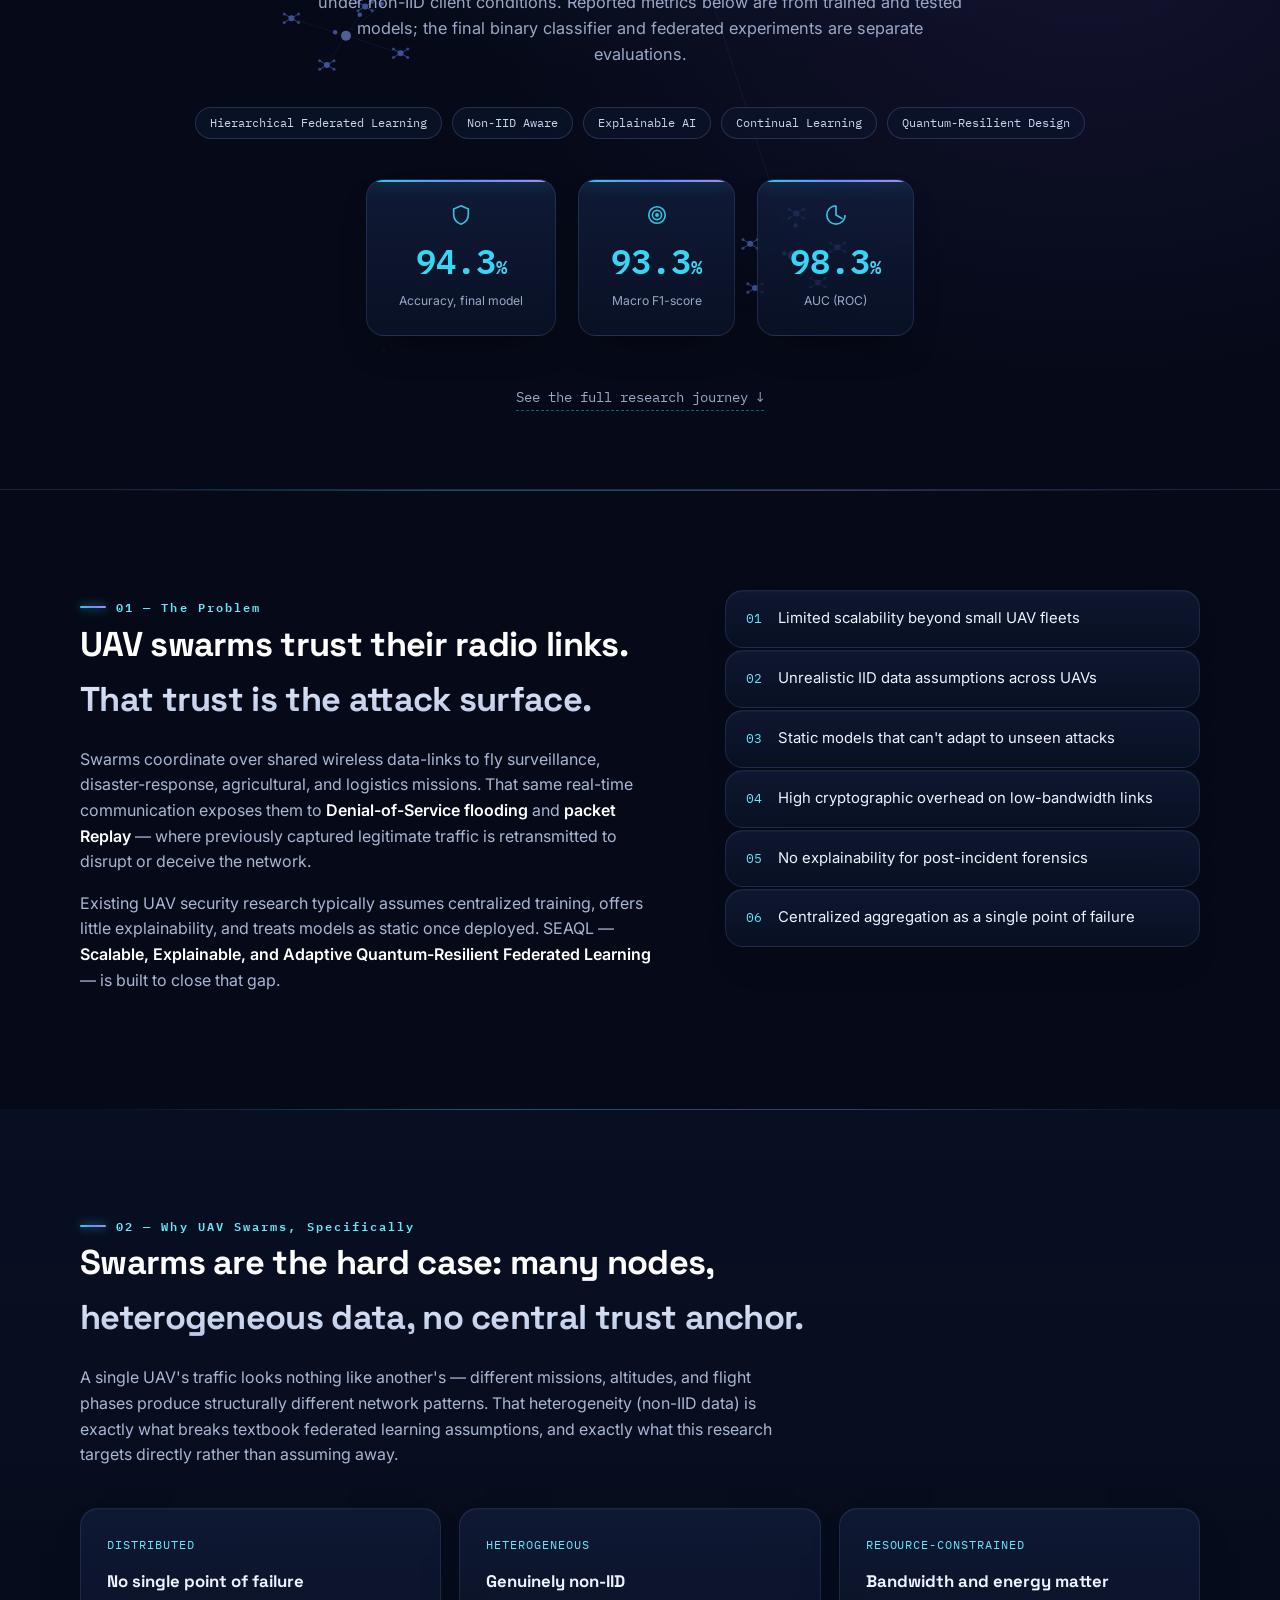
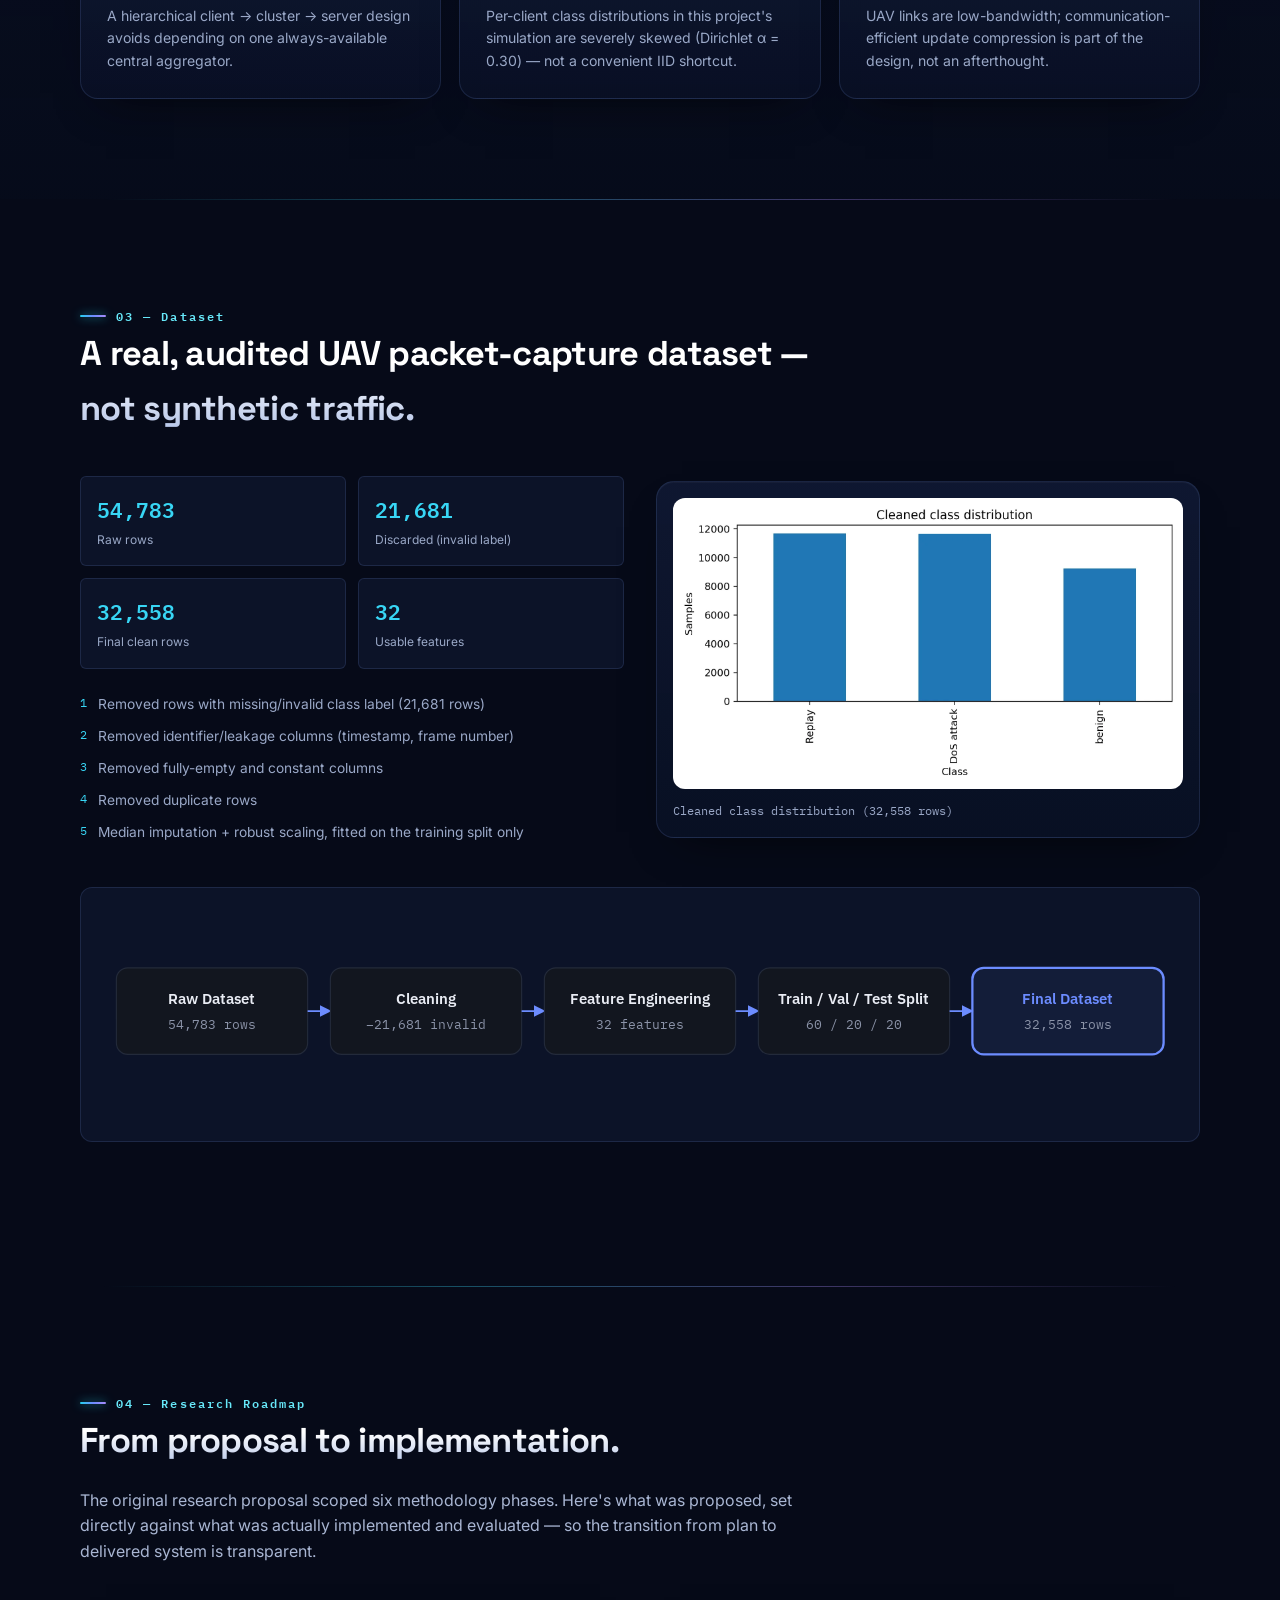
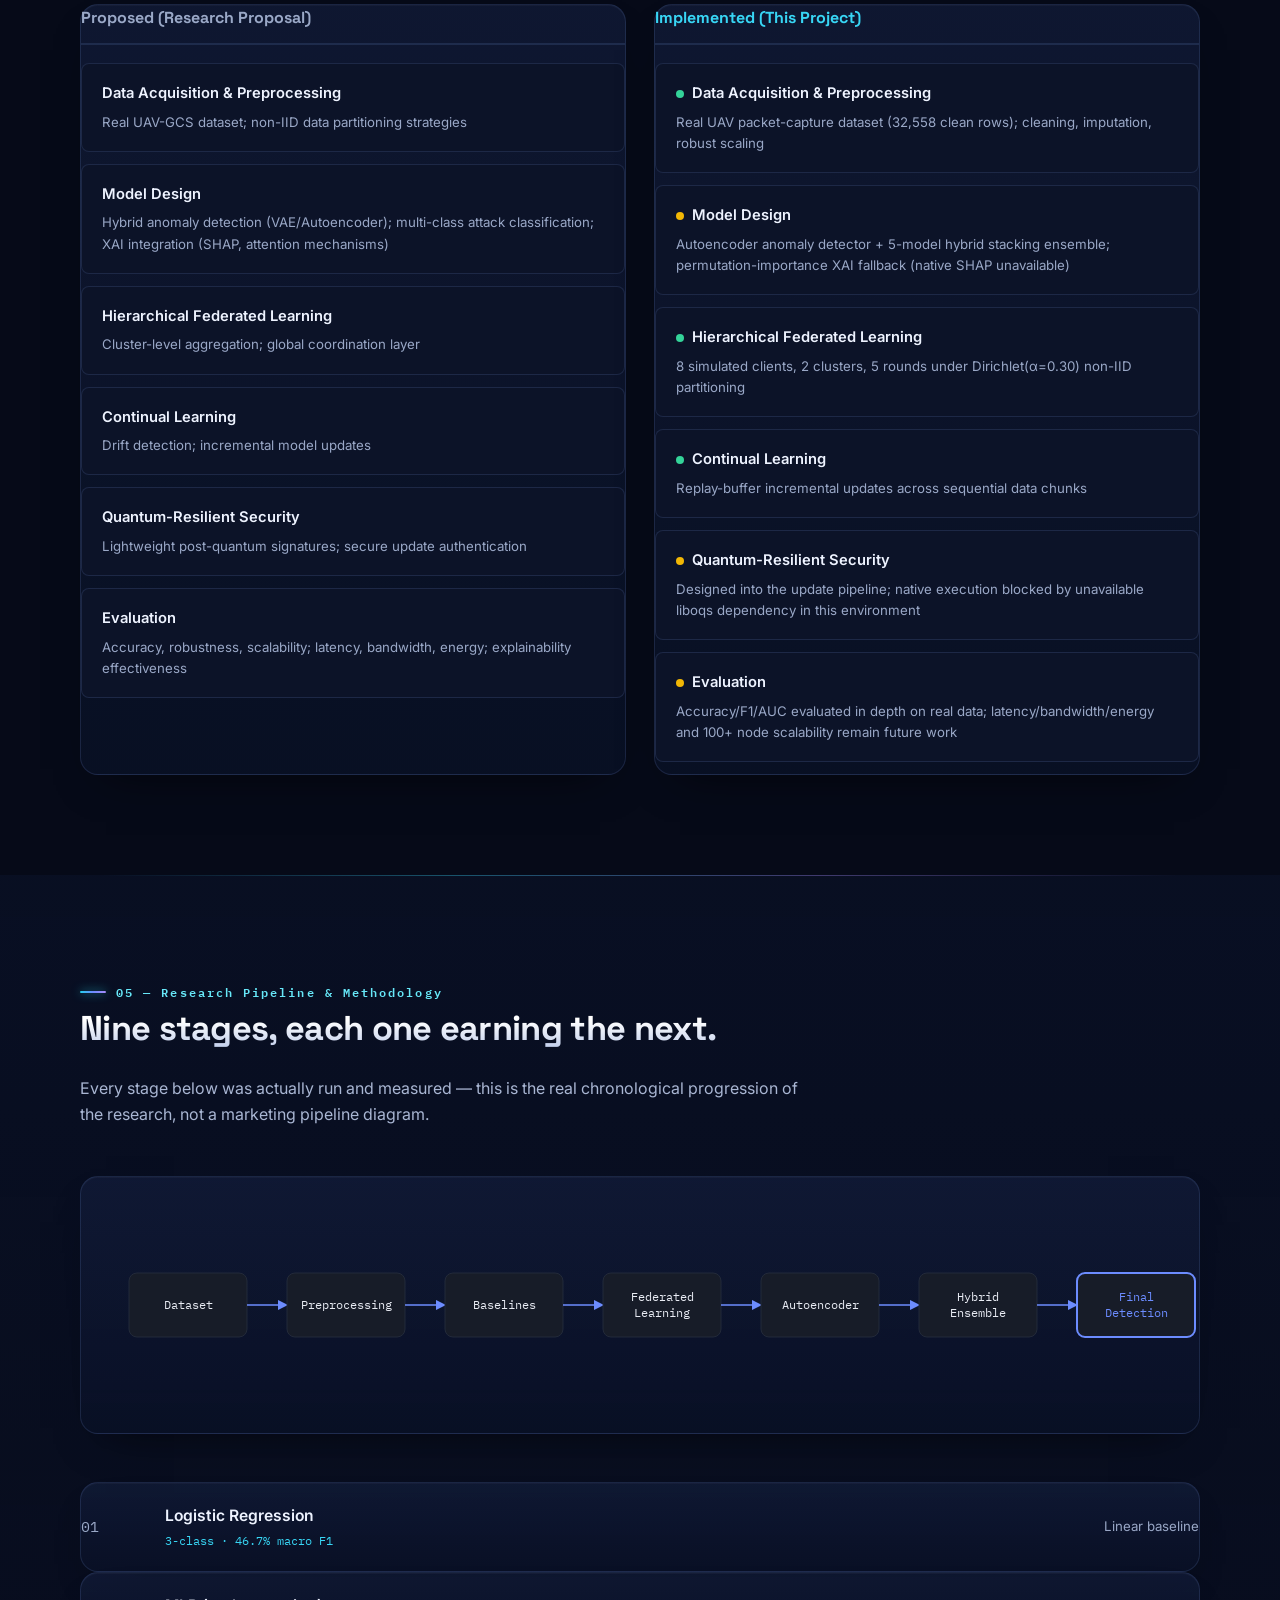
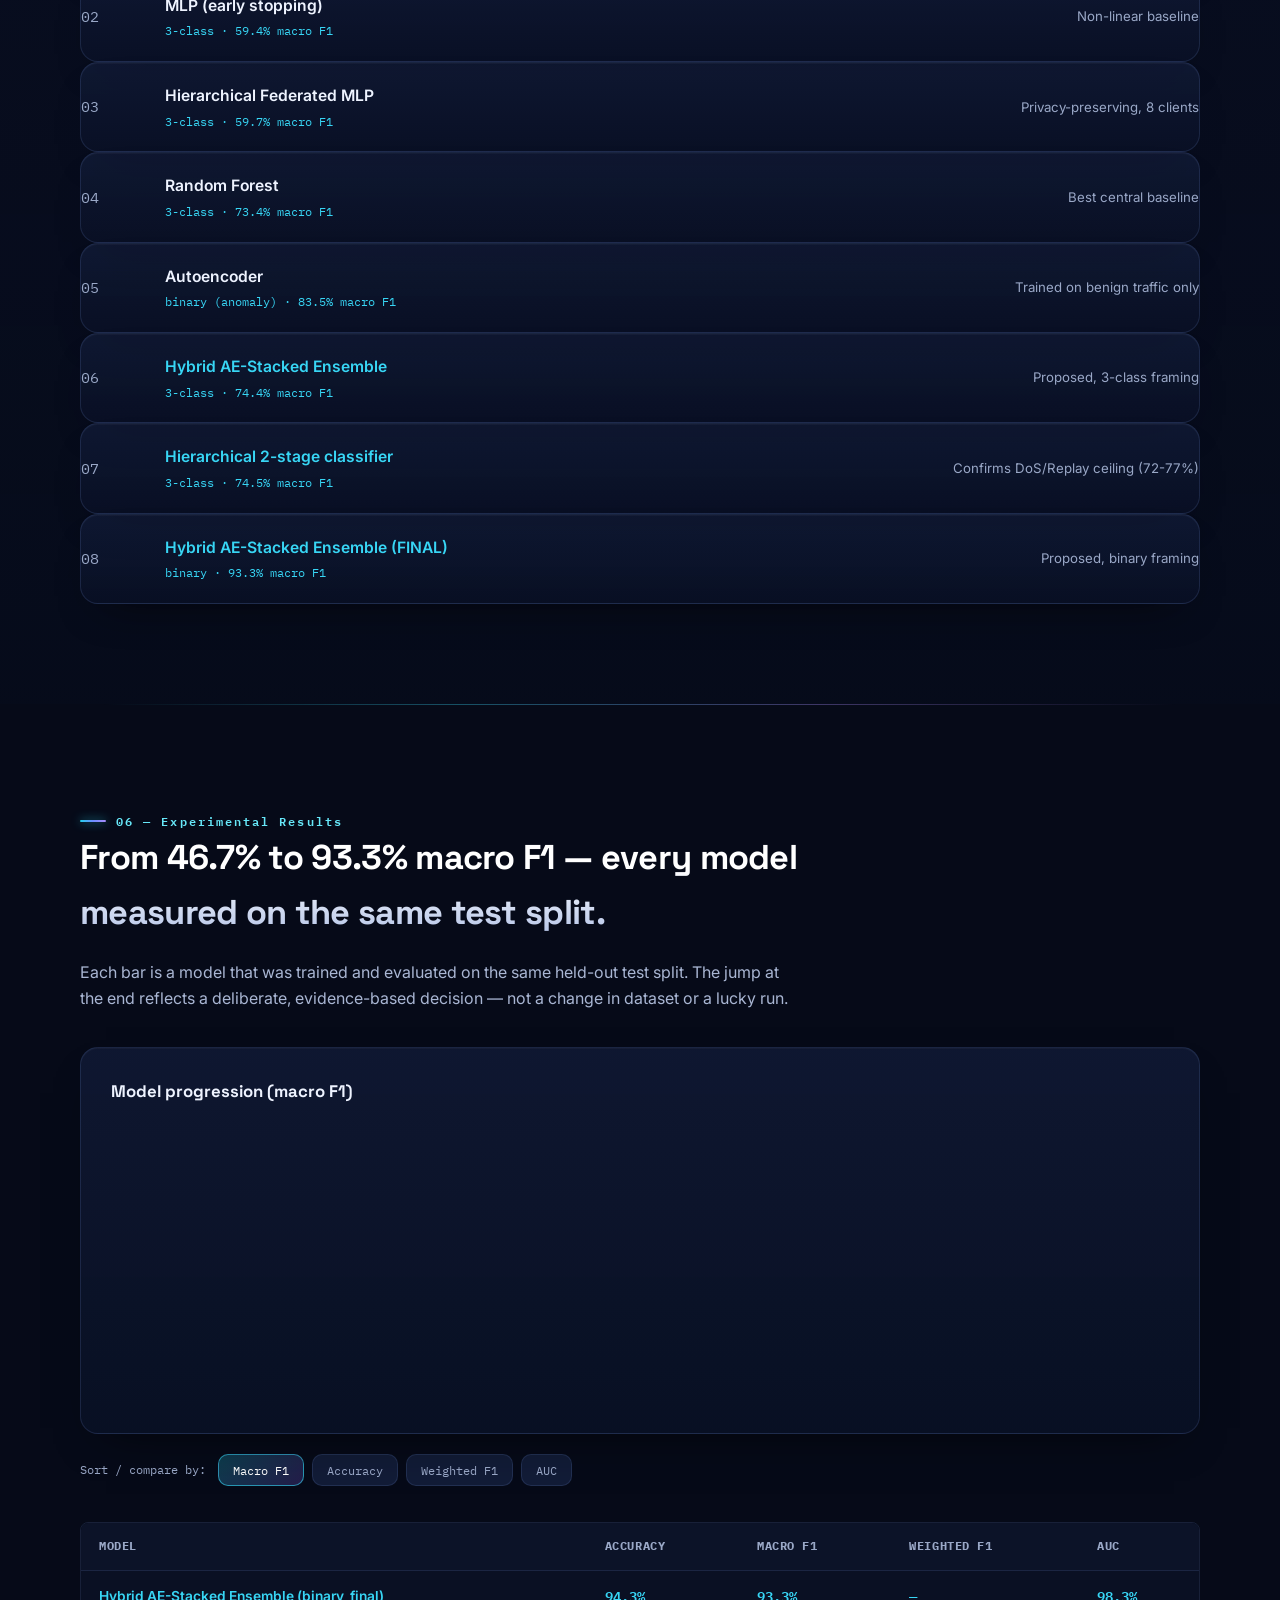
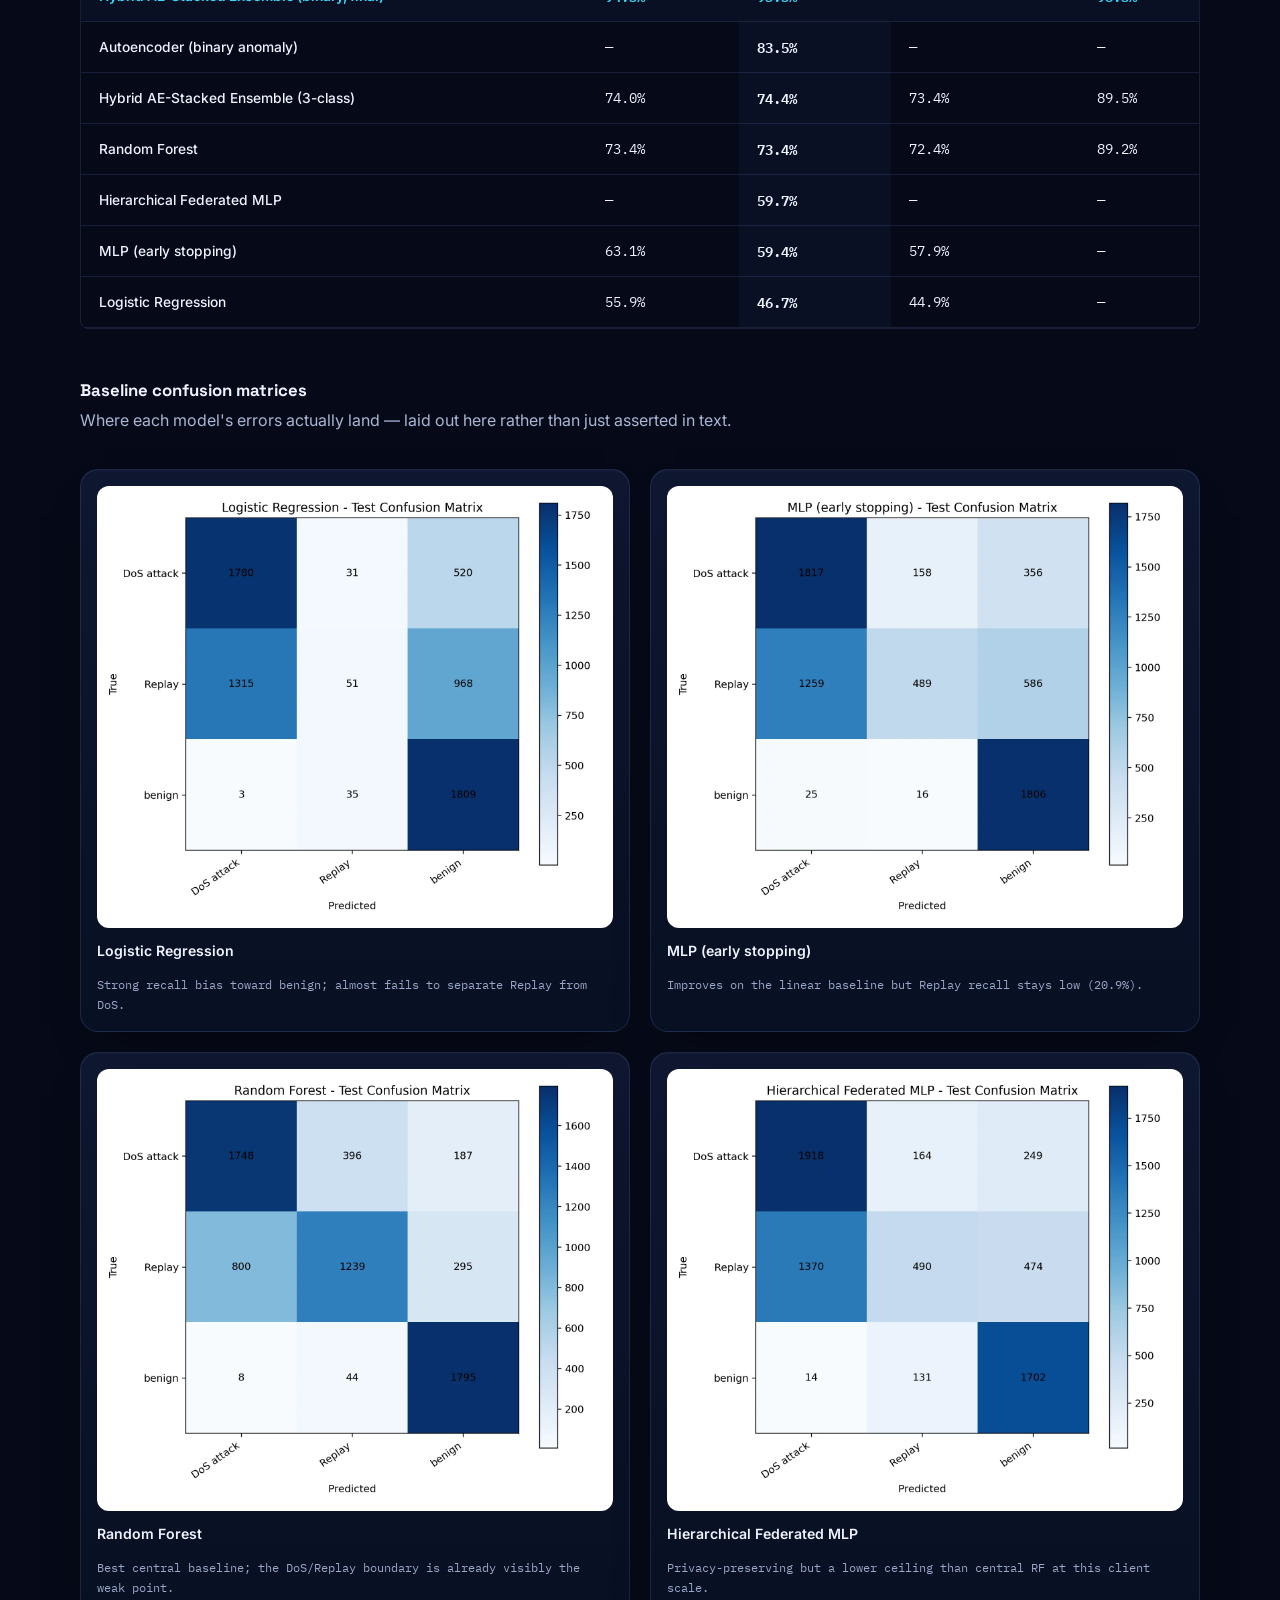
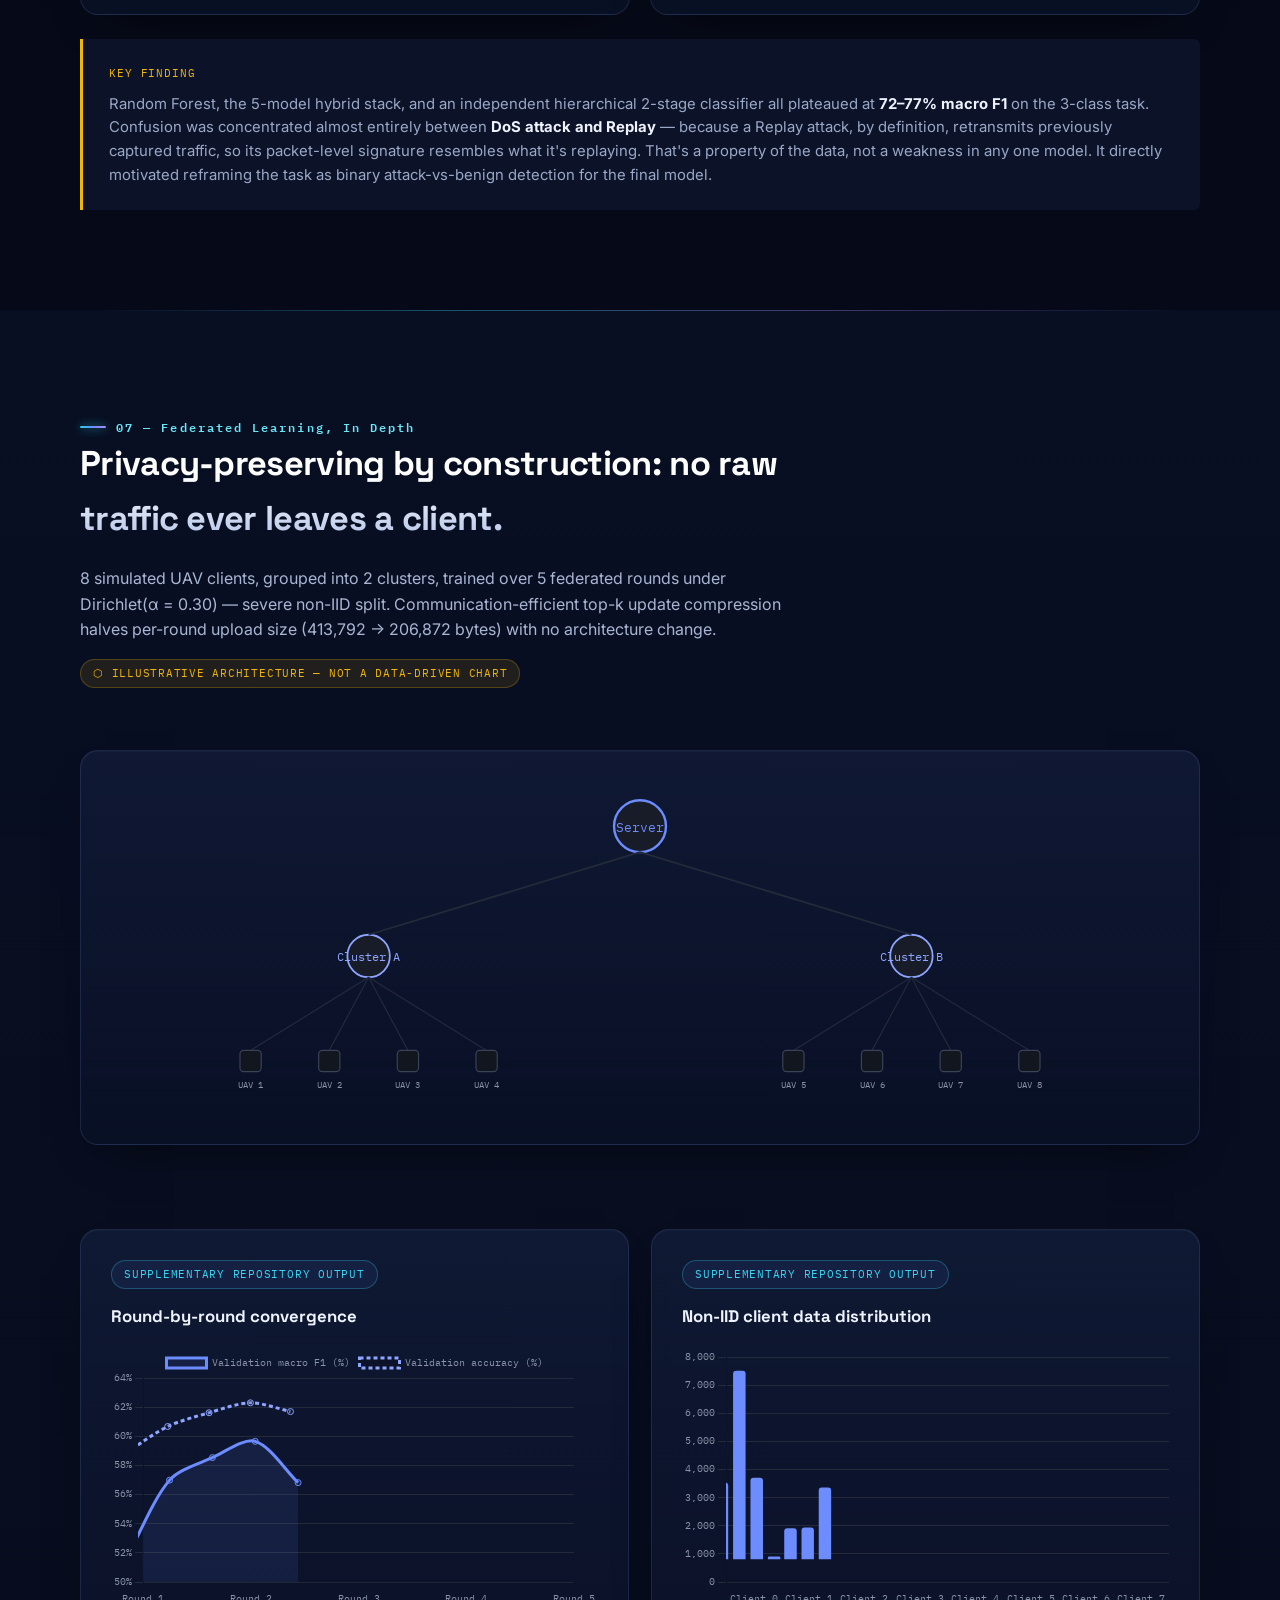
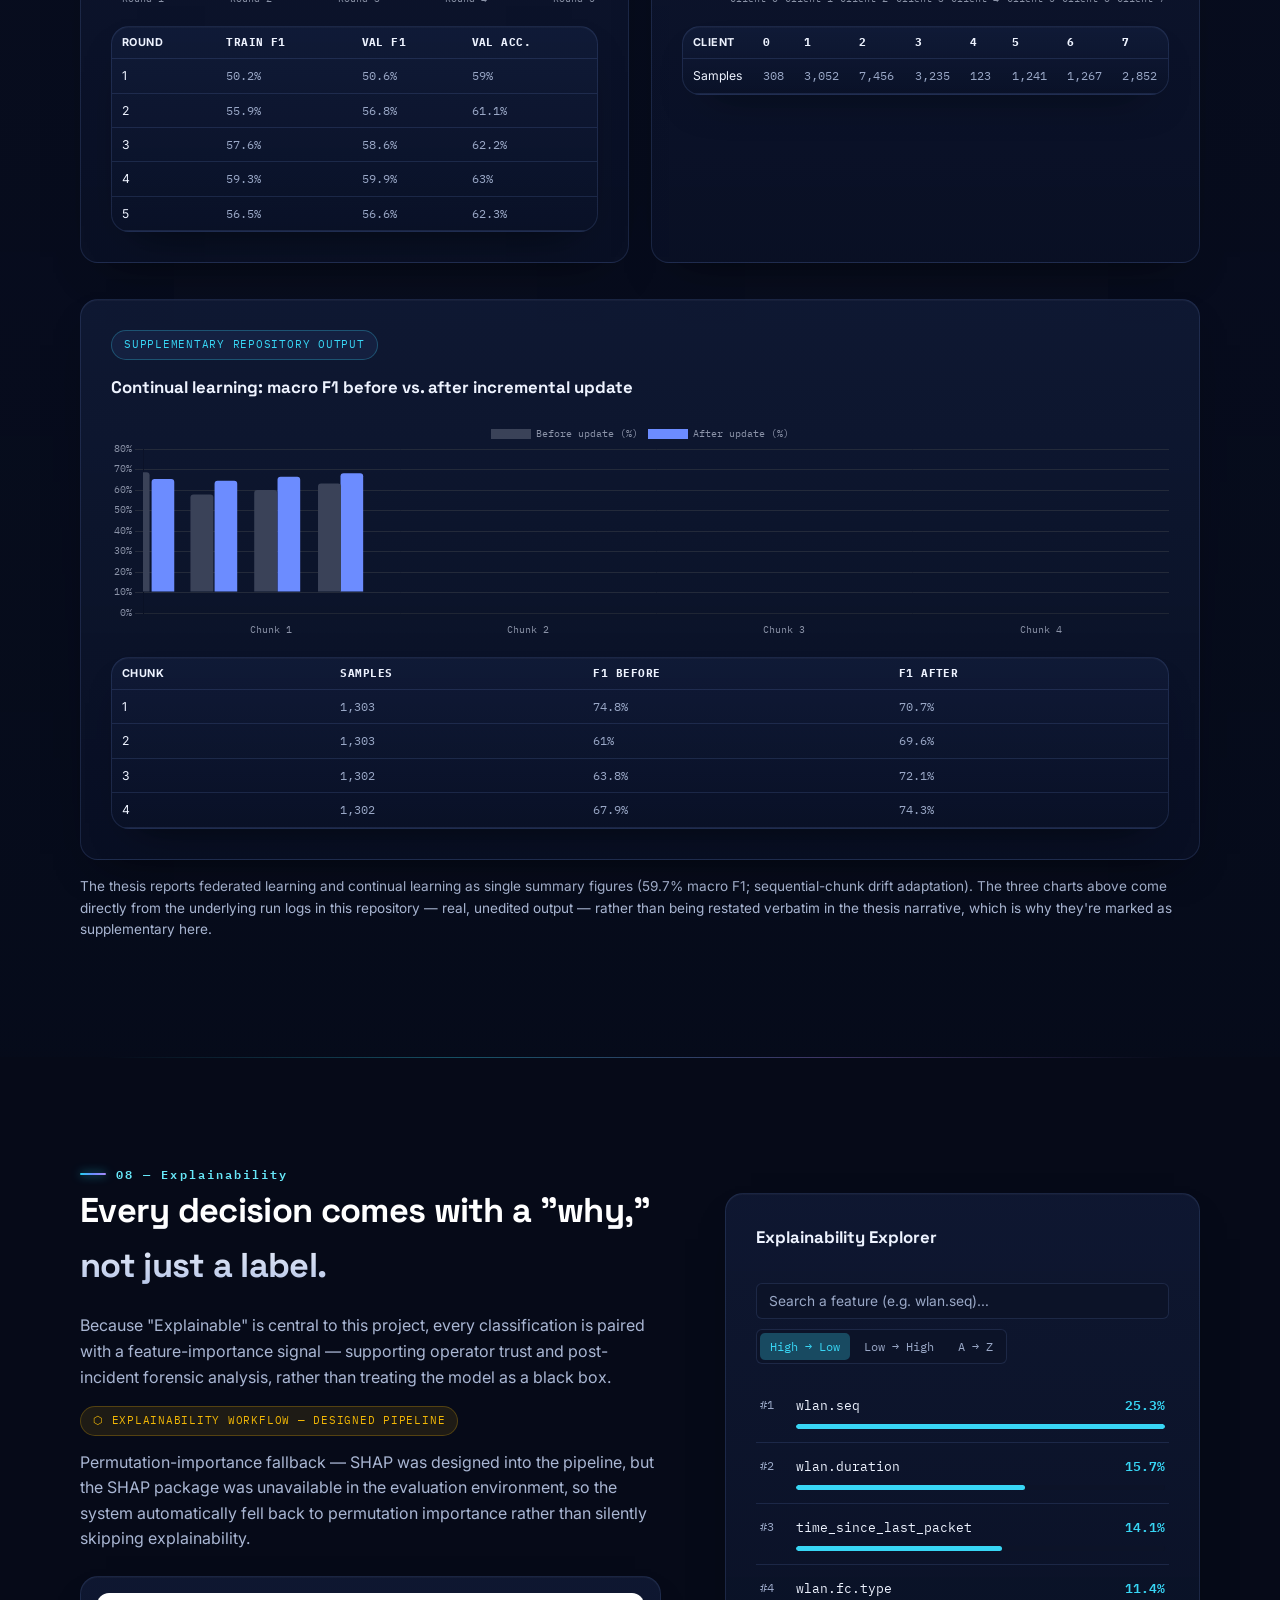
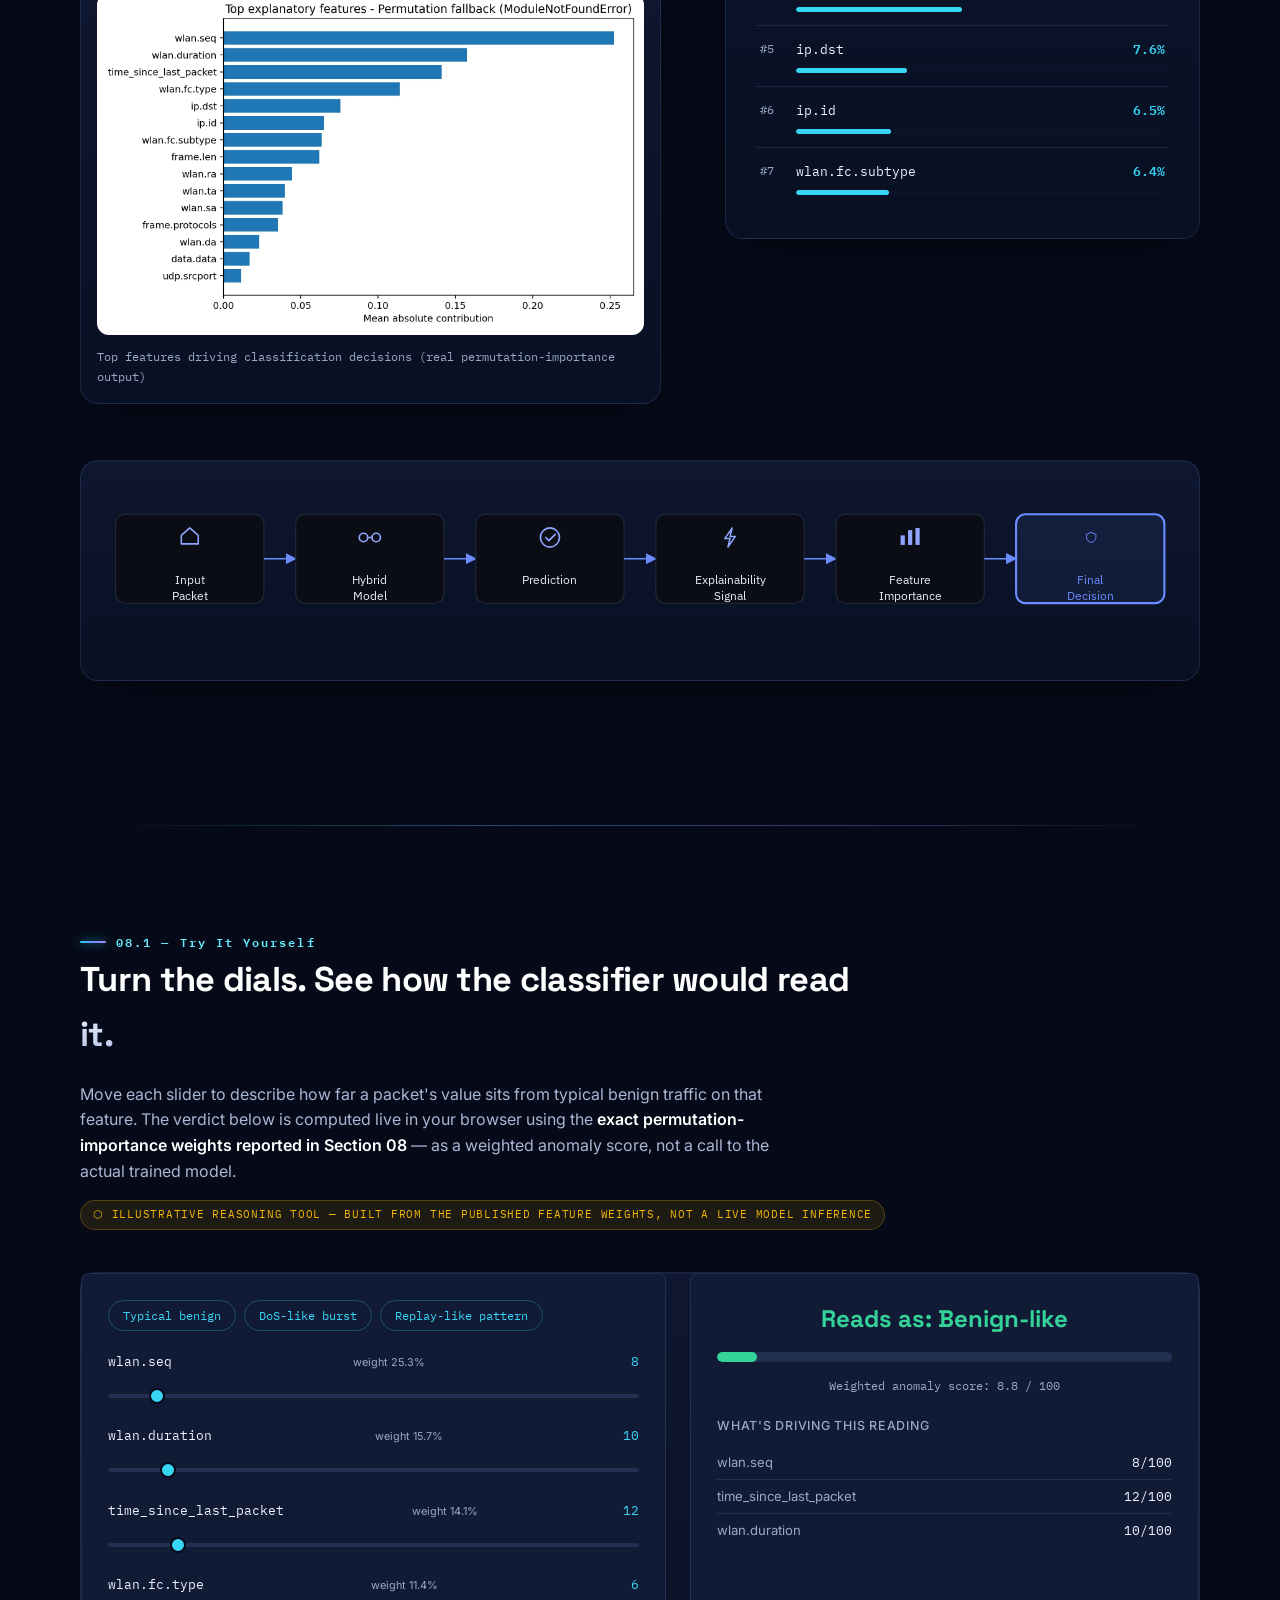
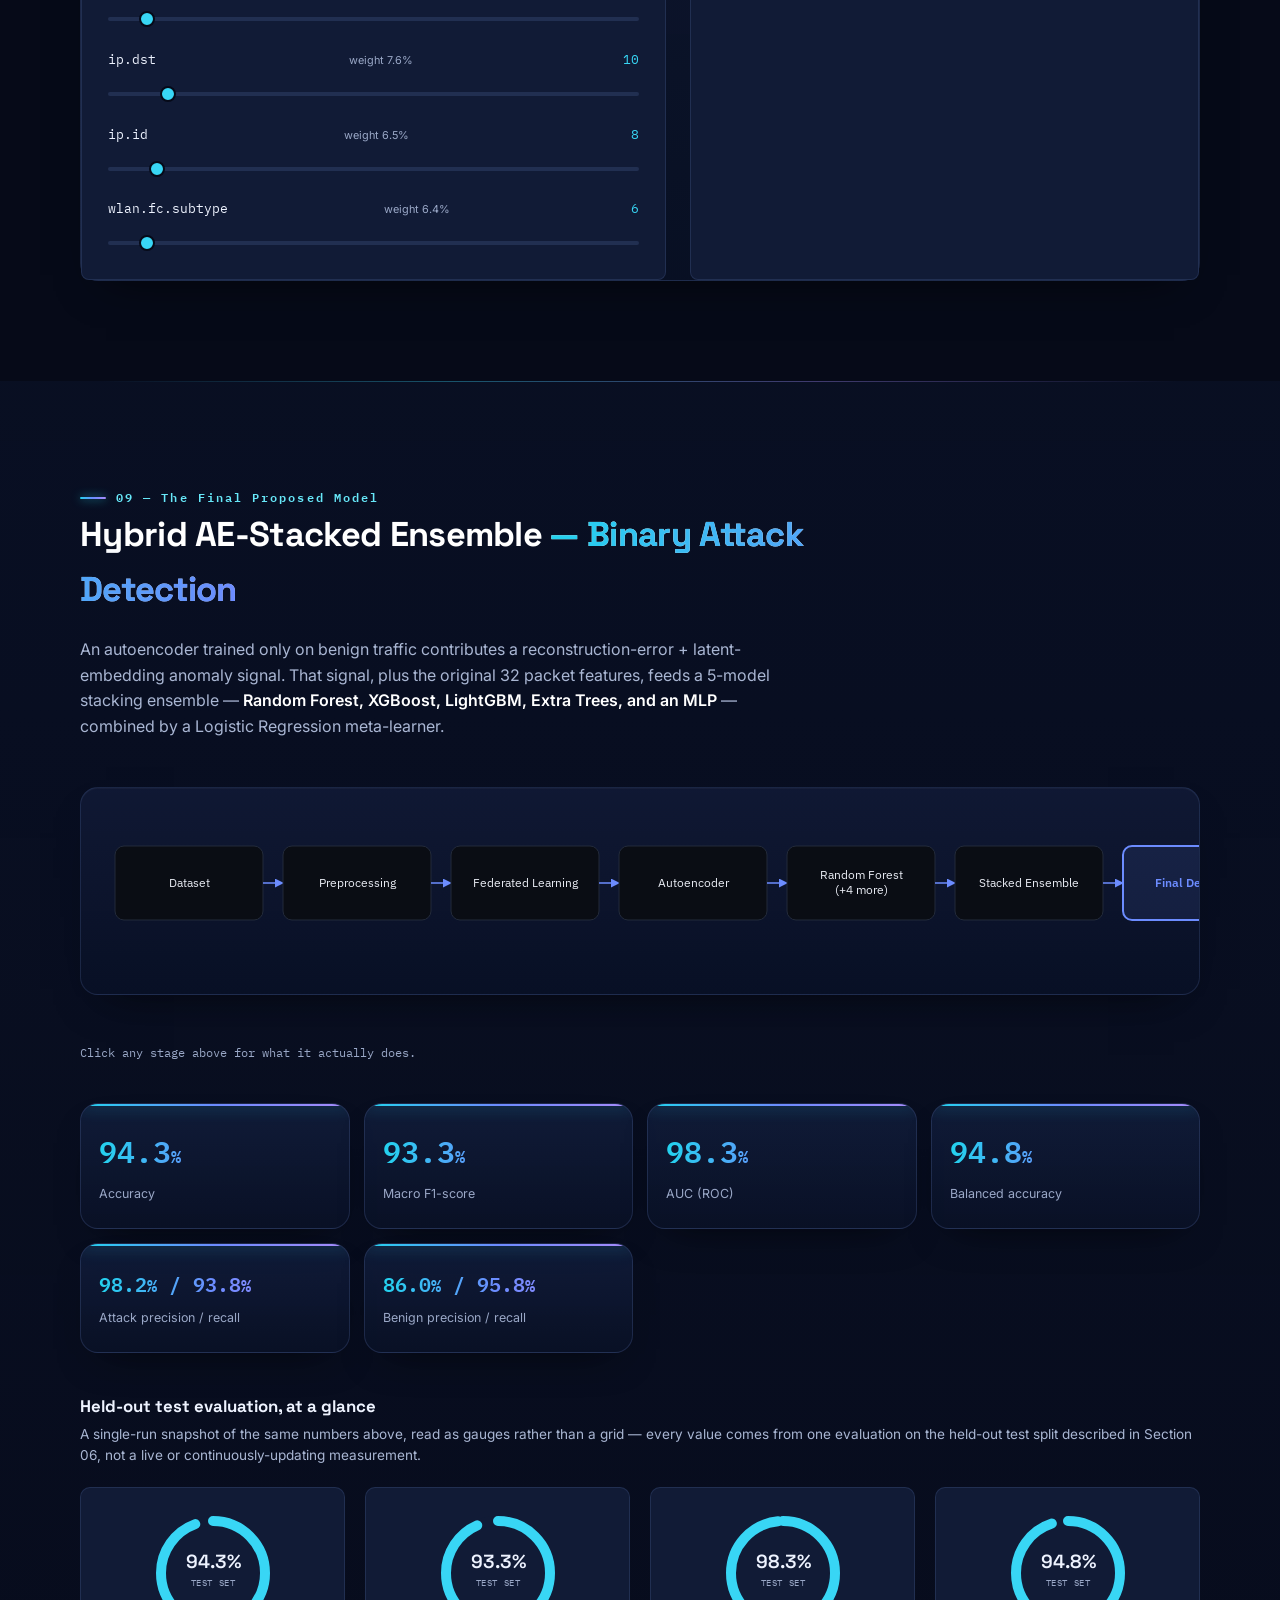
==== commit 3fb82296: "Intro: flow layout so title, drone, subtitle and names never overlap on any screen size Co-Authored-" ====
--- a/index.html
+++ b/index.html
@@ -24,7 +24,7 @@
 <link rel="preconnect" href="https://fonts.googleapis.com">
 <link href="https://fonts.googleapis.com/css2?family=Space+Grotesk:wght@400;500;600;700&family=Inter:wght@400;500;600;700;800&family=IBM+Plex+Sans:wght@400;500;600&family=IBM+Plex+Mono:wght@400;500;600&display=swap" rel="stylesheet">
 <link rel="stylesheet" href="styles.css?v=10">
-<link rel="stylesheet" href="site-v10.css?v=10">
+<link rel="stylesheet" href="site-v10.css?v=10.1">
 </head>
 <body>
 <!-- ===== CINEMATIC INTRO (v10): big SEAQL + flying drone; scrolling reveals the website ===== -->
@@ -598,6 +598,6 @@
 
 <script src="assets/chart.umd.min.js" defer></script>
 <script src="script.js?v=10" defer></script>
-<script src="intro.js?v=10" defer></script>
+<script src="intro.js?v=10.1" defer></script>
 </body>
 </html>
--- a/site-v10.css
+++ b/site-v10.css
@@ -180,7 +180,7 @@
   .cine-top { font-size: .6rem; letter-spacing: .16em; padding: 0 12px; }
   .cine-team { font-size: .6rem; }
 }
-@media (max-height: 640px) { .cine-sub { display: none; } }
+@media (max-height: 520px) { .cine-sub { display: none; } }
 @media (prefers-reduced-motion: reduce) {
   .cine-aurora, .cine-floor, .cine-drone-bob, .cd-beam, .cine-platform i, .cd-core, .cd-disc { animation: none !important; }
   .cd-blade { animation-duration: 1.2s !important; }
@@ -190,3 +190,23 @@
 .ra-toggle { transition: opacity .35s, transform .35s; }
 /* overflow-x:hidden on html/body turns them into scroll containers and breaks position:sticky */
 html, body { overflow-x: clip !important; }
+
+/* ---------- intro layout v10.1: flow layout that fits any screen (no overlapping text) ---------- */
+.cine-stage { display: flex; flex-direction: column; align-items: center; justify-content: center; padding: 3.2vh 16px 2.6vh; }
+.cine-top { position: relative; top: auto; left: auto; right: auto; margin-bottom: 1.4vh; flex: none; }
+.cine-title { position: relative; top: auto; left: auto; right: auto; flex: none; font-size: clamp(60px, min(20vw, 26vh), 330px); line-height: .92; }
+.cine-drone { position: relative; left: auto; top: auto; margin-left: 0; flex: none;
+  width: min(84vw, 980px, 92vh); margin-top: calc(clamp(60px, min(20vw, 26vh), 330px) * -0.40); margin-bottom: calc(min(84vw, 980px, 92vh) * -0.19); }
+.cine-sub { position: relative; bottom: auto; left: auto; right: auto; flex: none; margin: 1.2vh auto 0; text-shadow: 0 2px 12px rgba(3,6,15,.9); }
+.cine-bottom { position: relative; bottom: auto; left: auto; right: auto; flex: none; margin-top: 1.8vh; gap: 10px; }
+.cine-team { text-shadow: 0 2px 10px rgba(3,6,15,.95); }
+.cine-platform { bottom: auto; top: var(--plat-top, 60%); }
+.cine-hud { display: none; }
+@media (min-width: 1500px) and (min-height: 780px) { .cine-hud { display: grid; } }
+@media (max-height: 560px) { .cine-sub { display: none; } .cine-top { display: none; } }
+@media (max-width: 720px) {
+  .cine-title { font-size: clamp(56px, 21vw, 120px); }
+  .cine-drone { width: 96vw; margin-top: calc(clamp(56px, 21vw, 120px) * -0.30); margin-bottom: -16vw; }
+  .cine-sub { font-size: .9rem; max-width: 92vw; }
+  .cine-top { margin-bottom: 4vh; }
+}
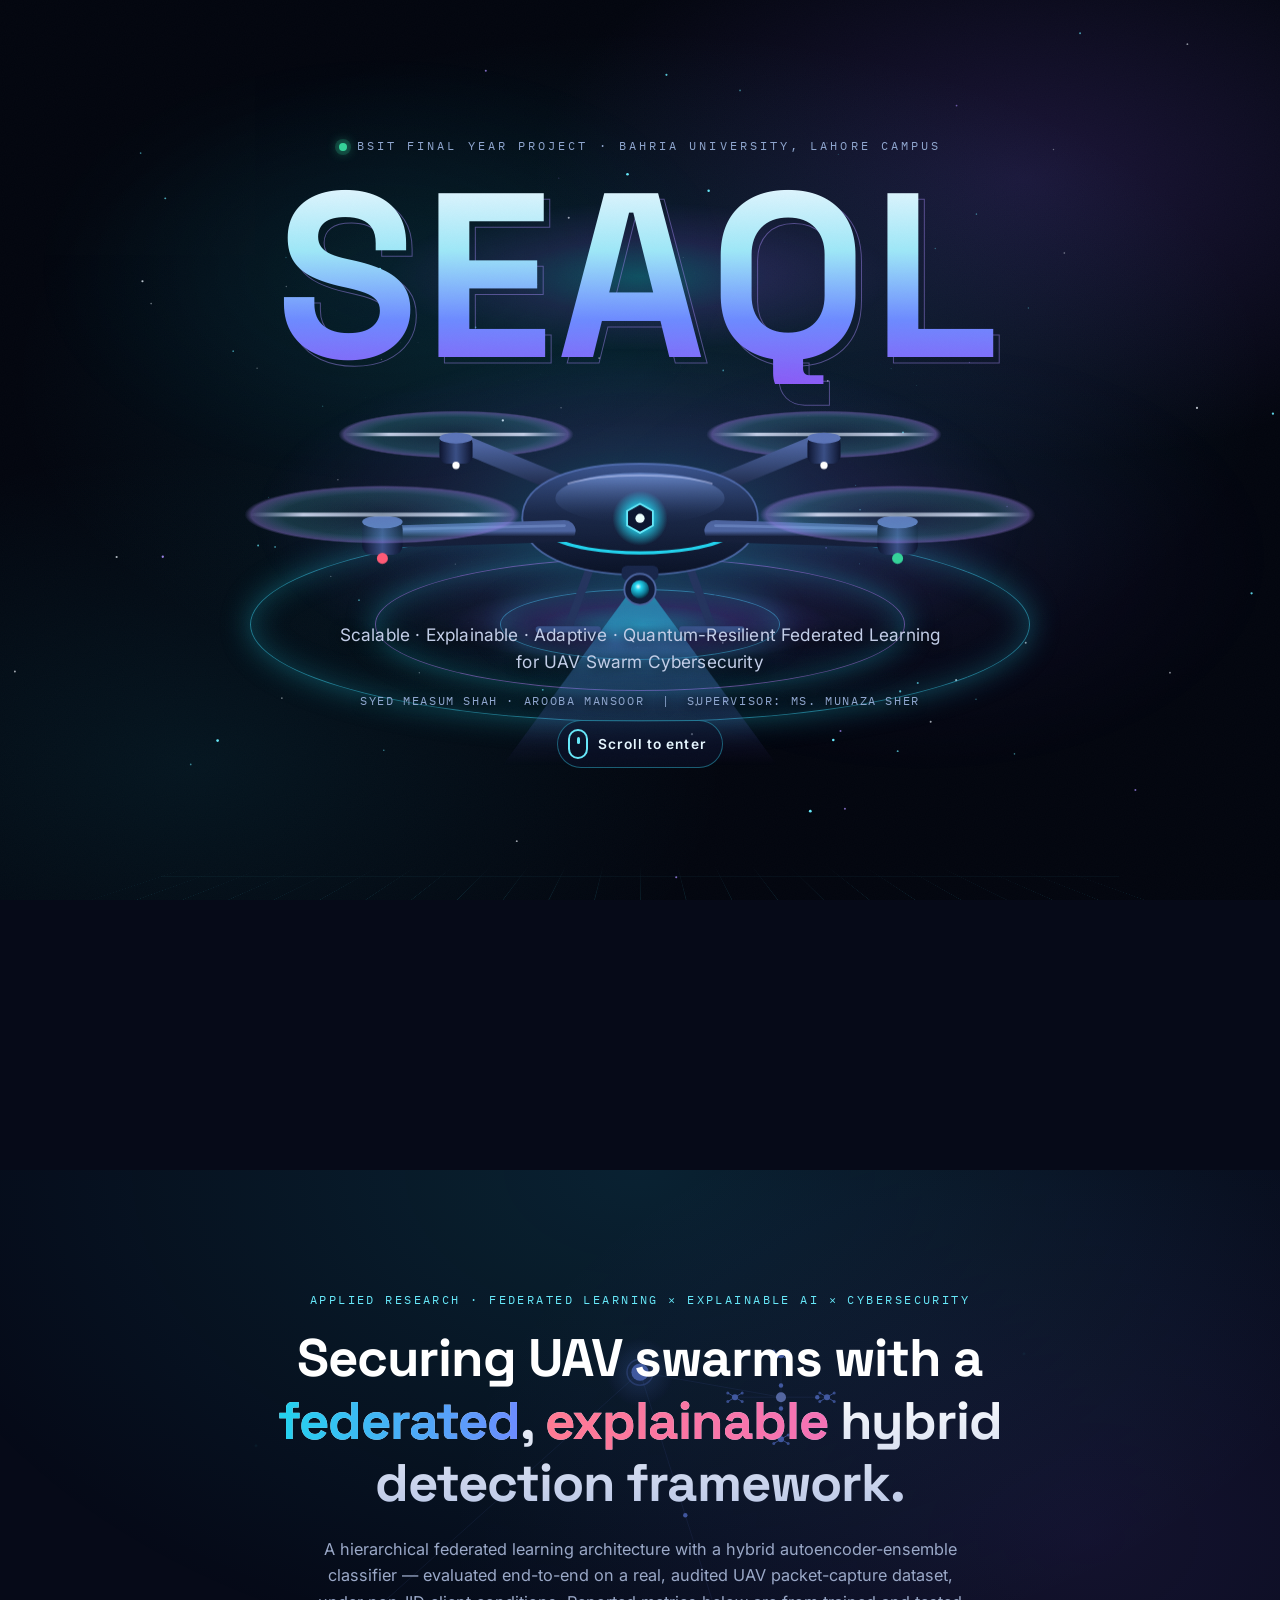
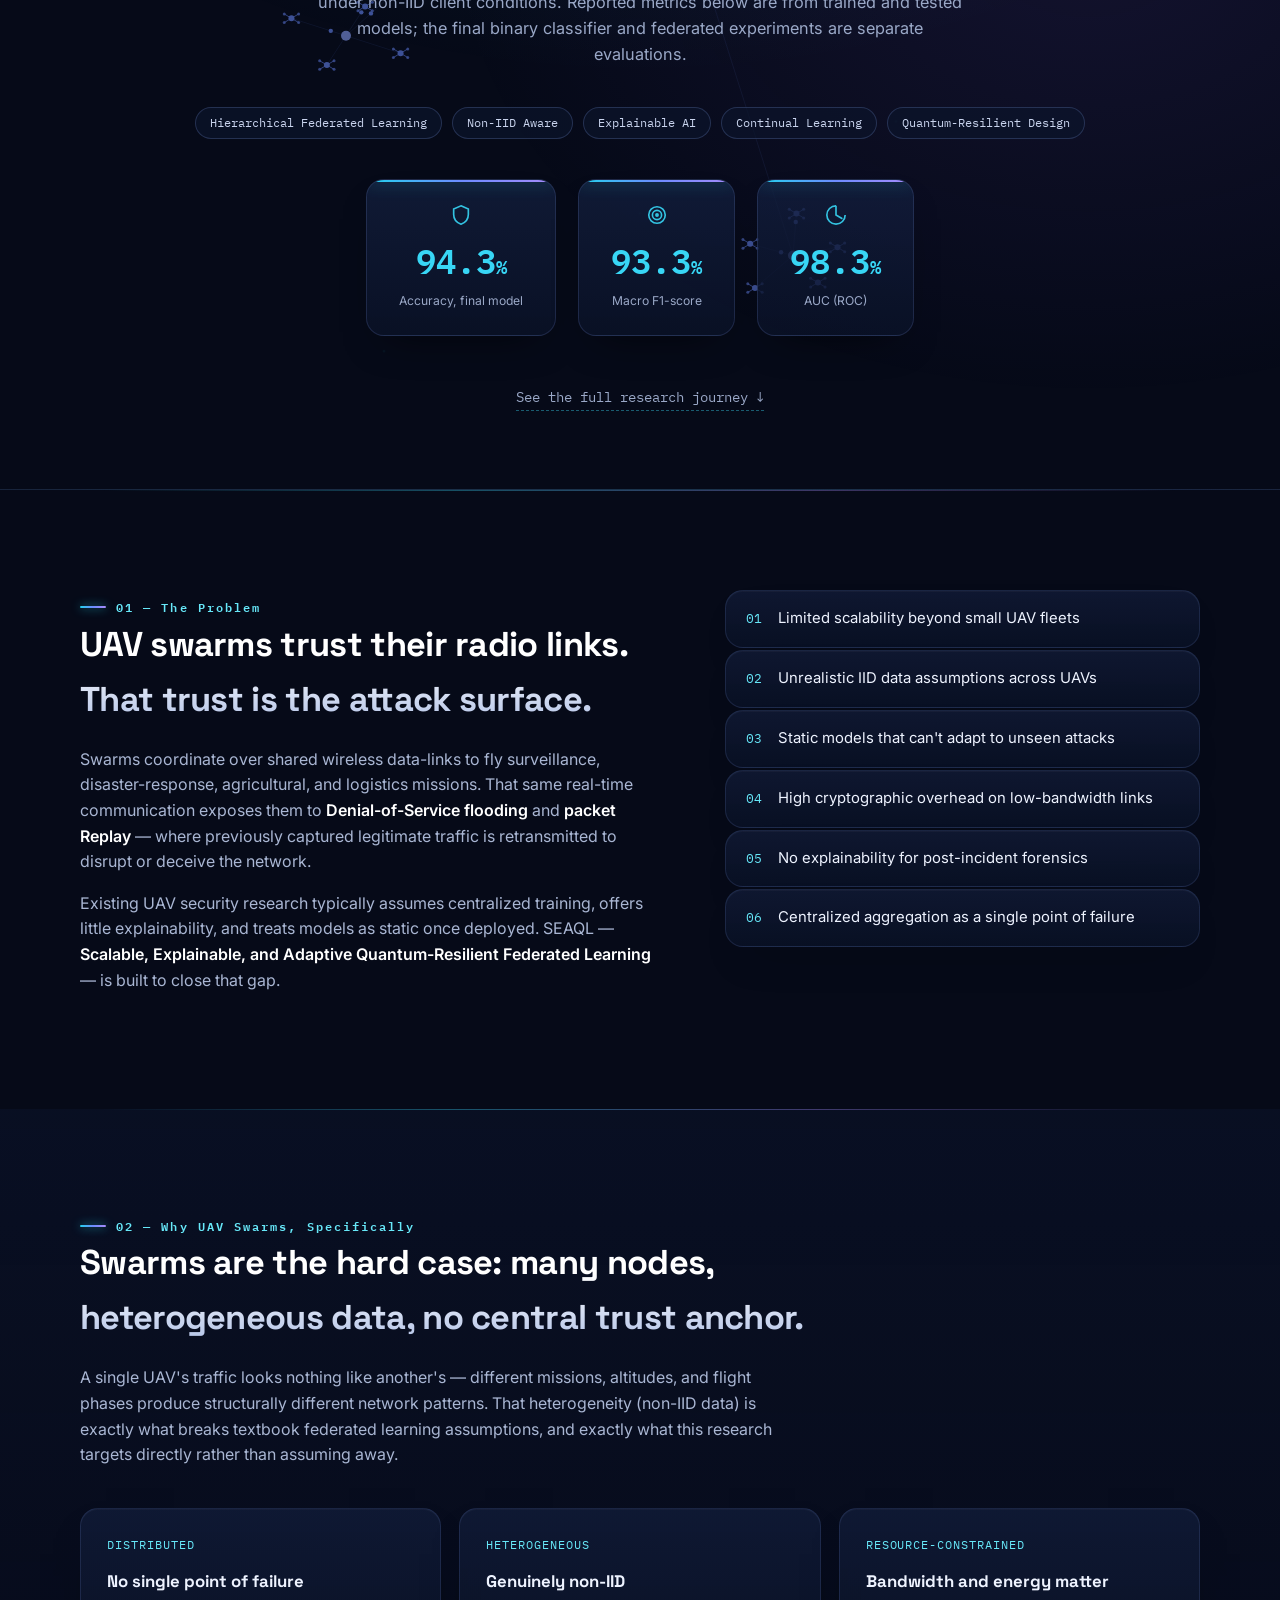
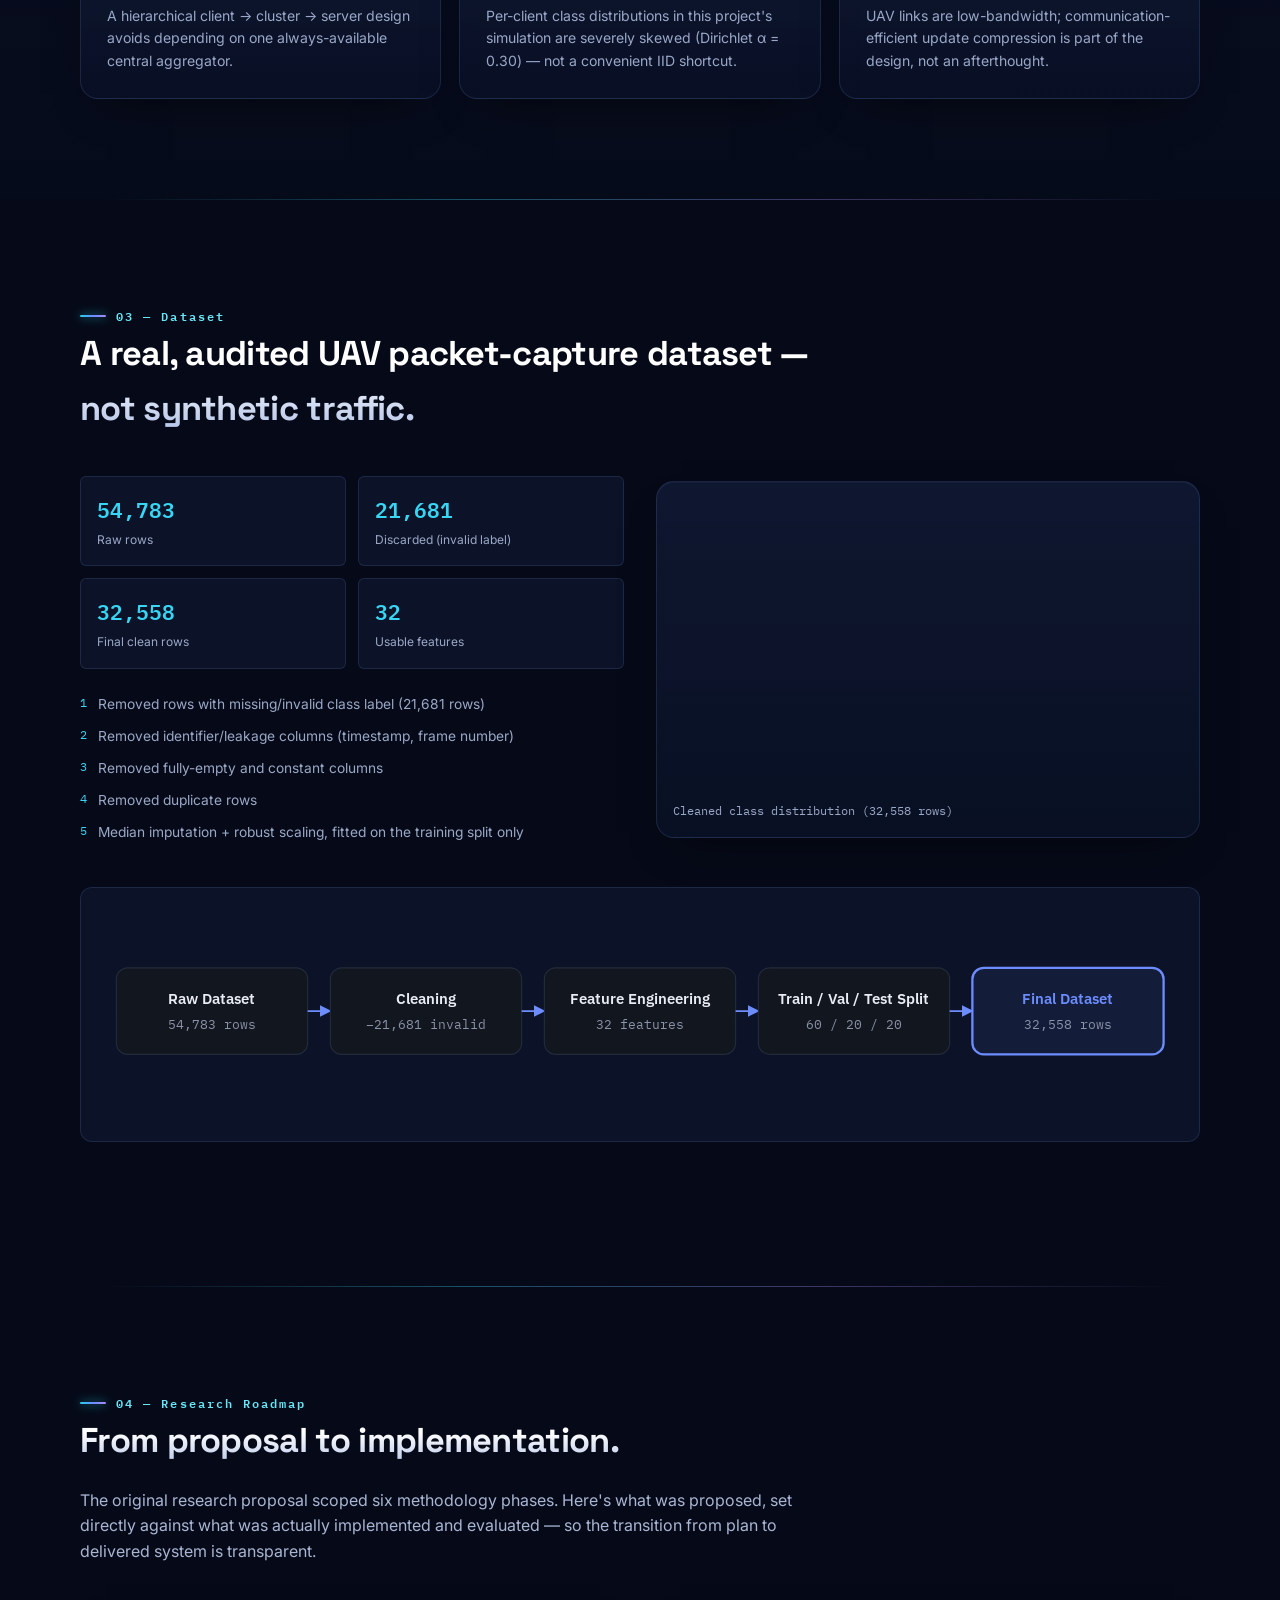
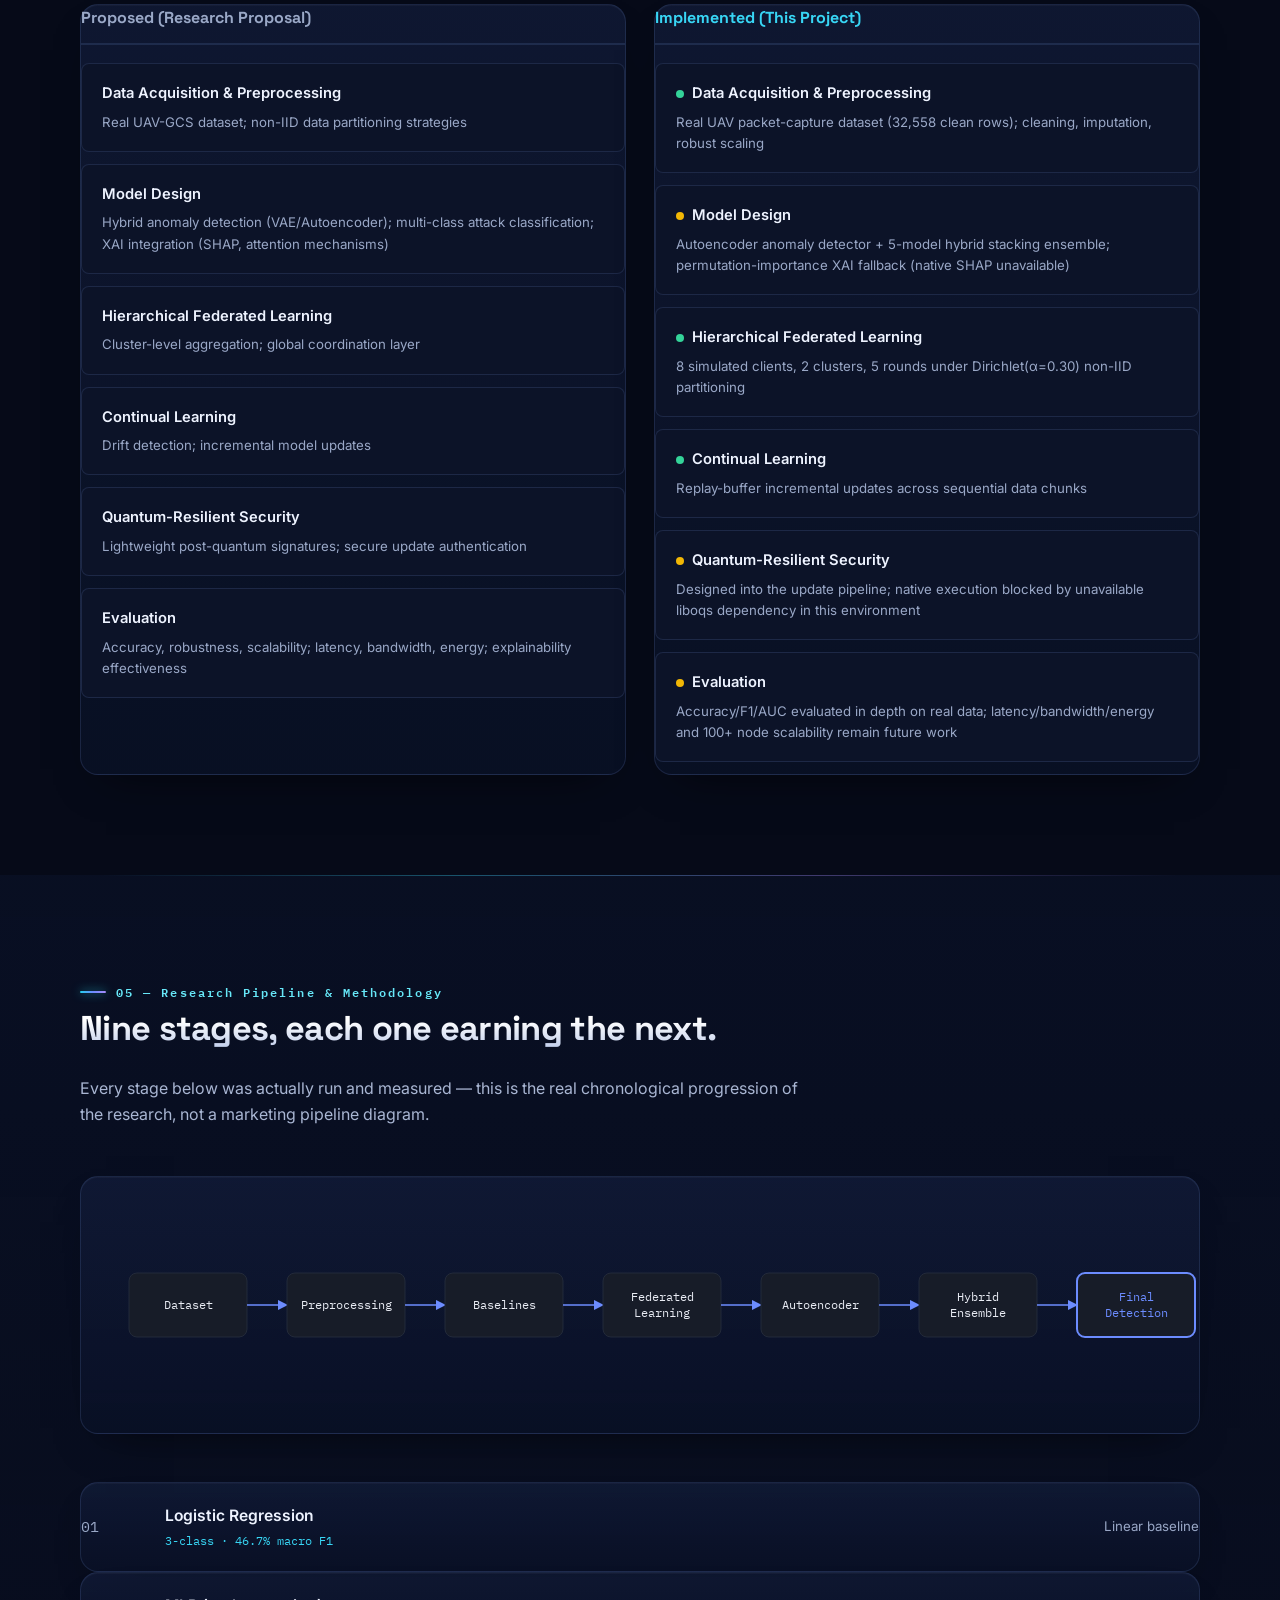
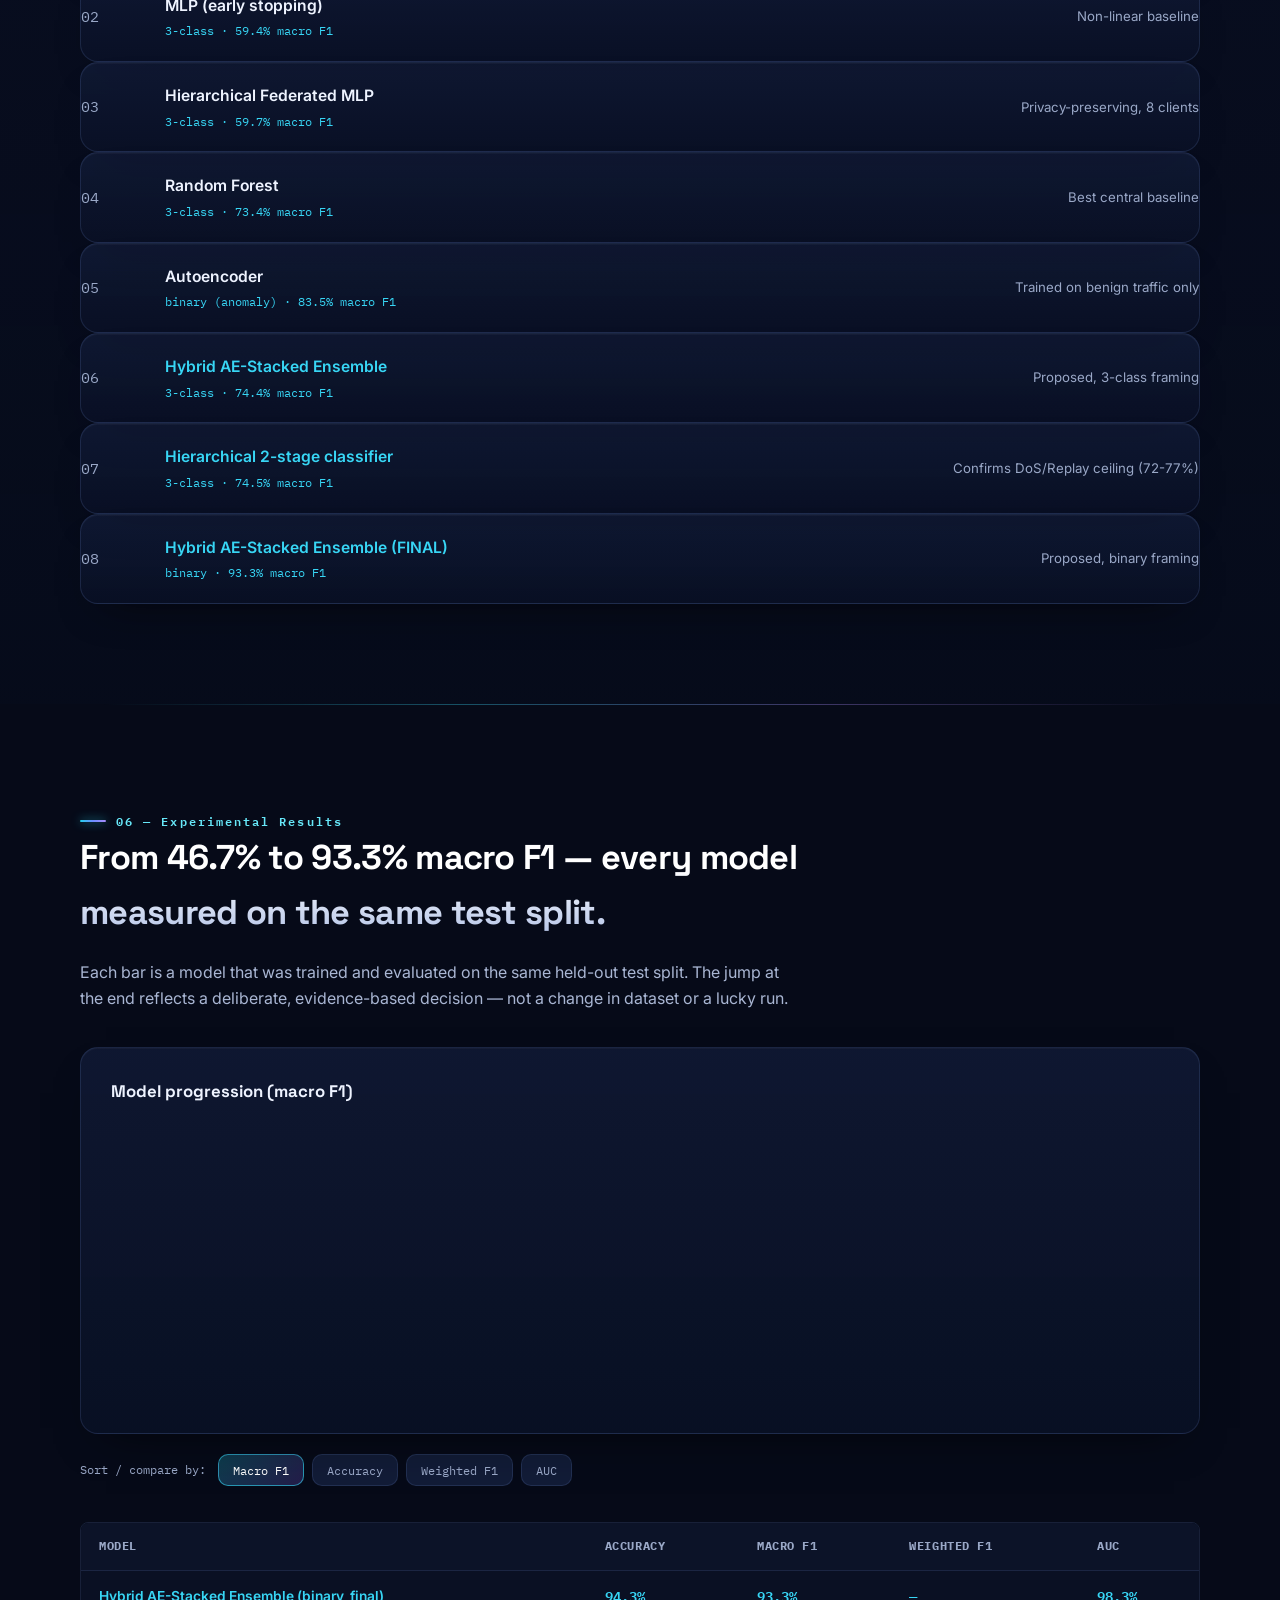
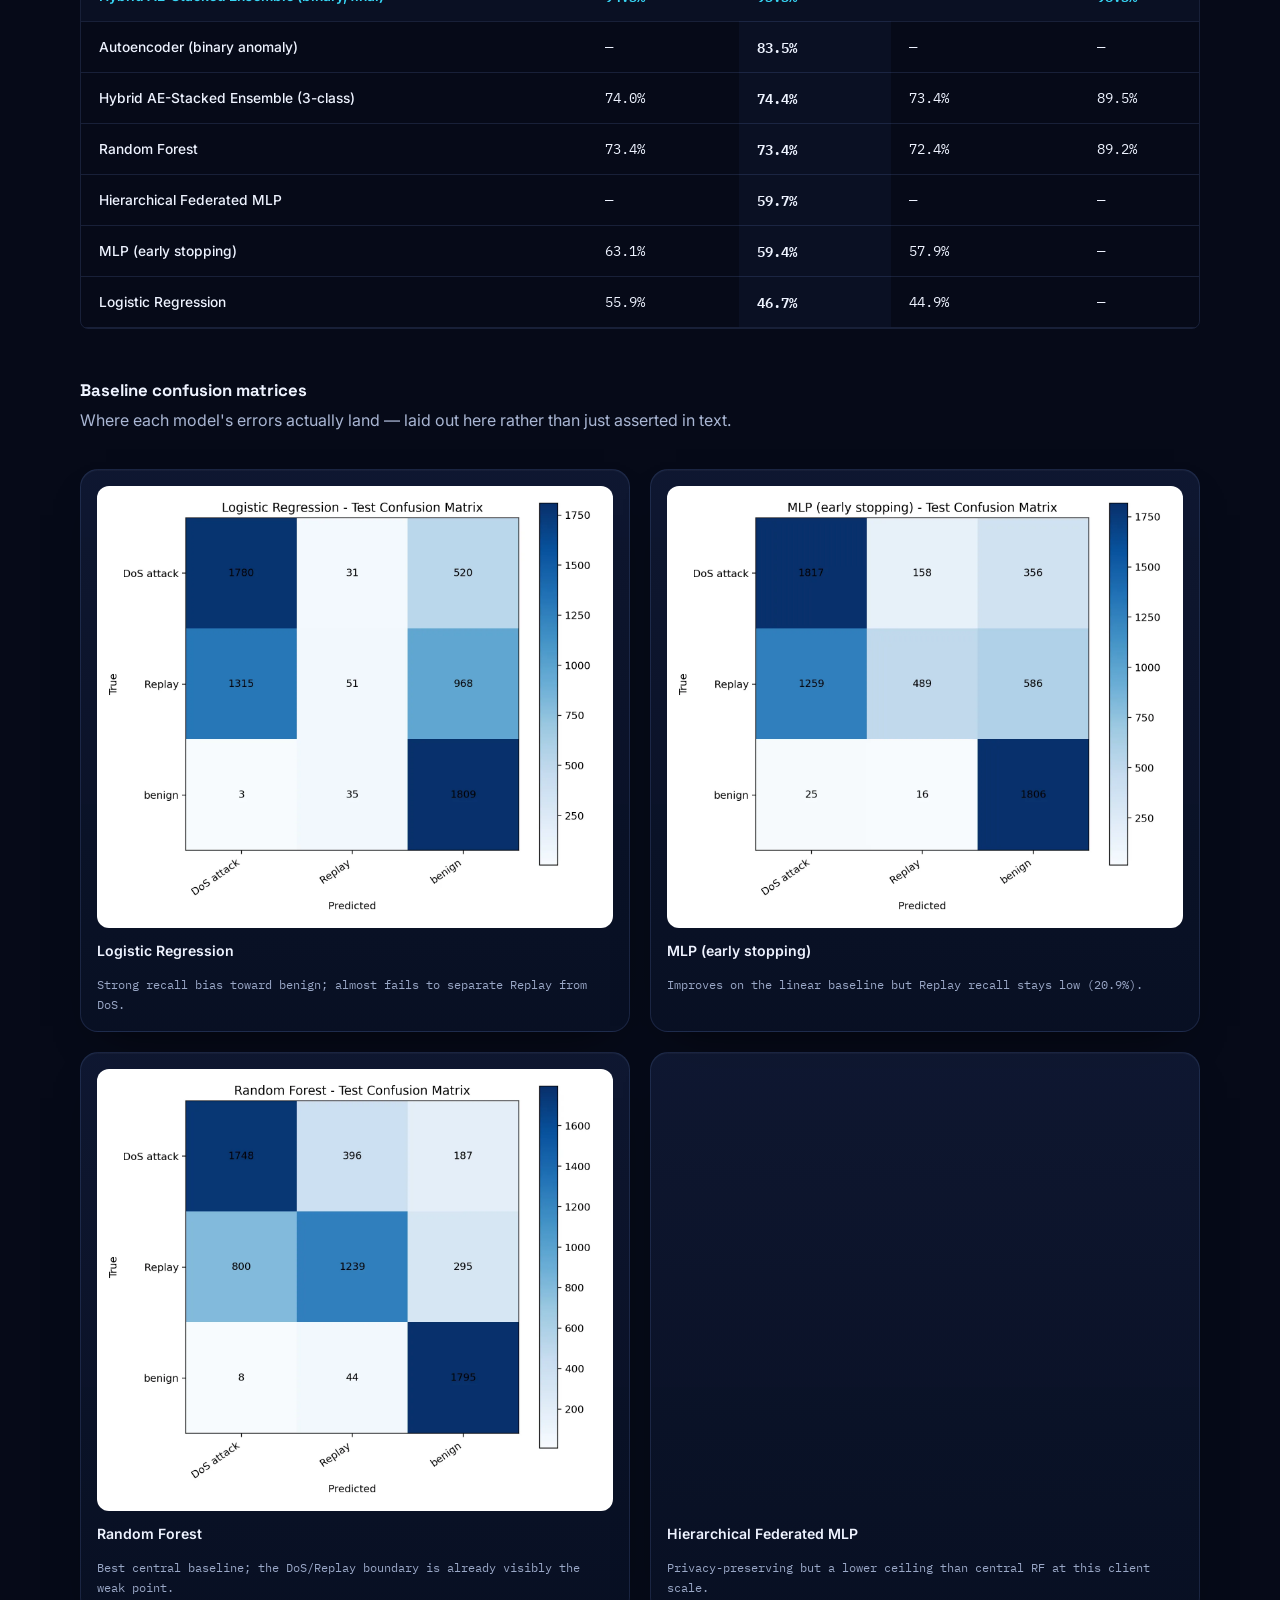
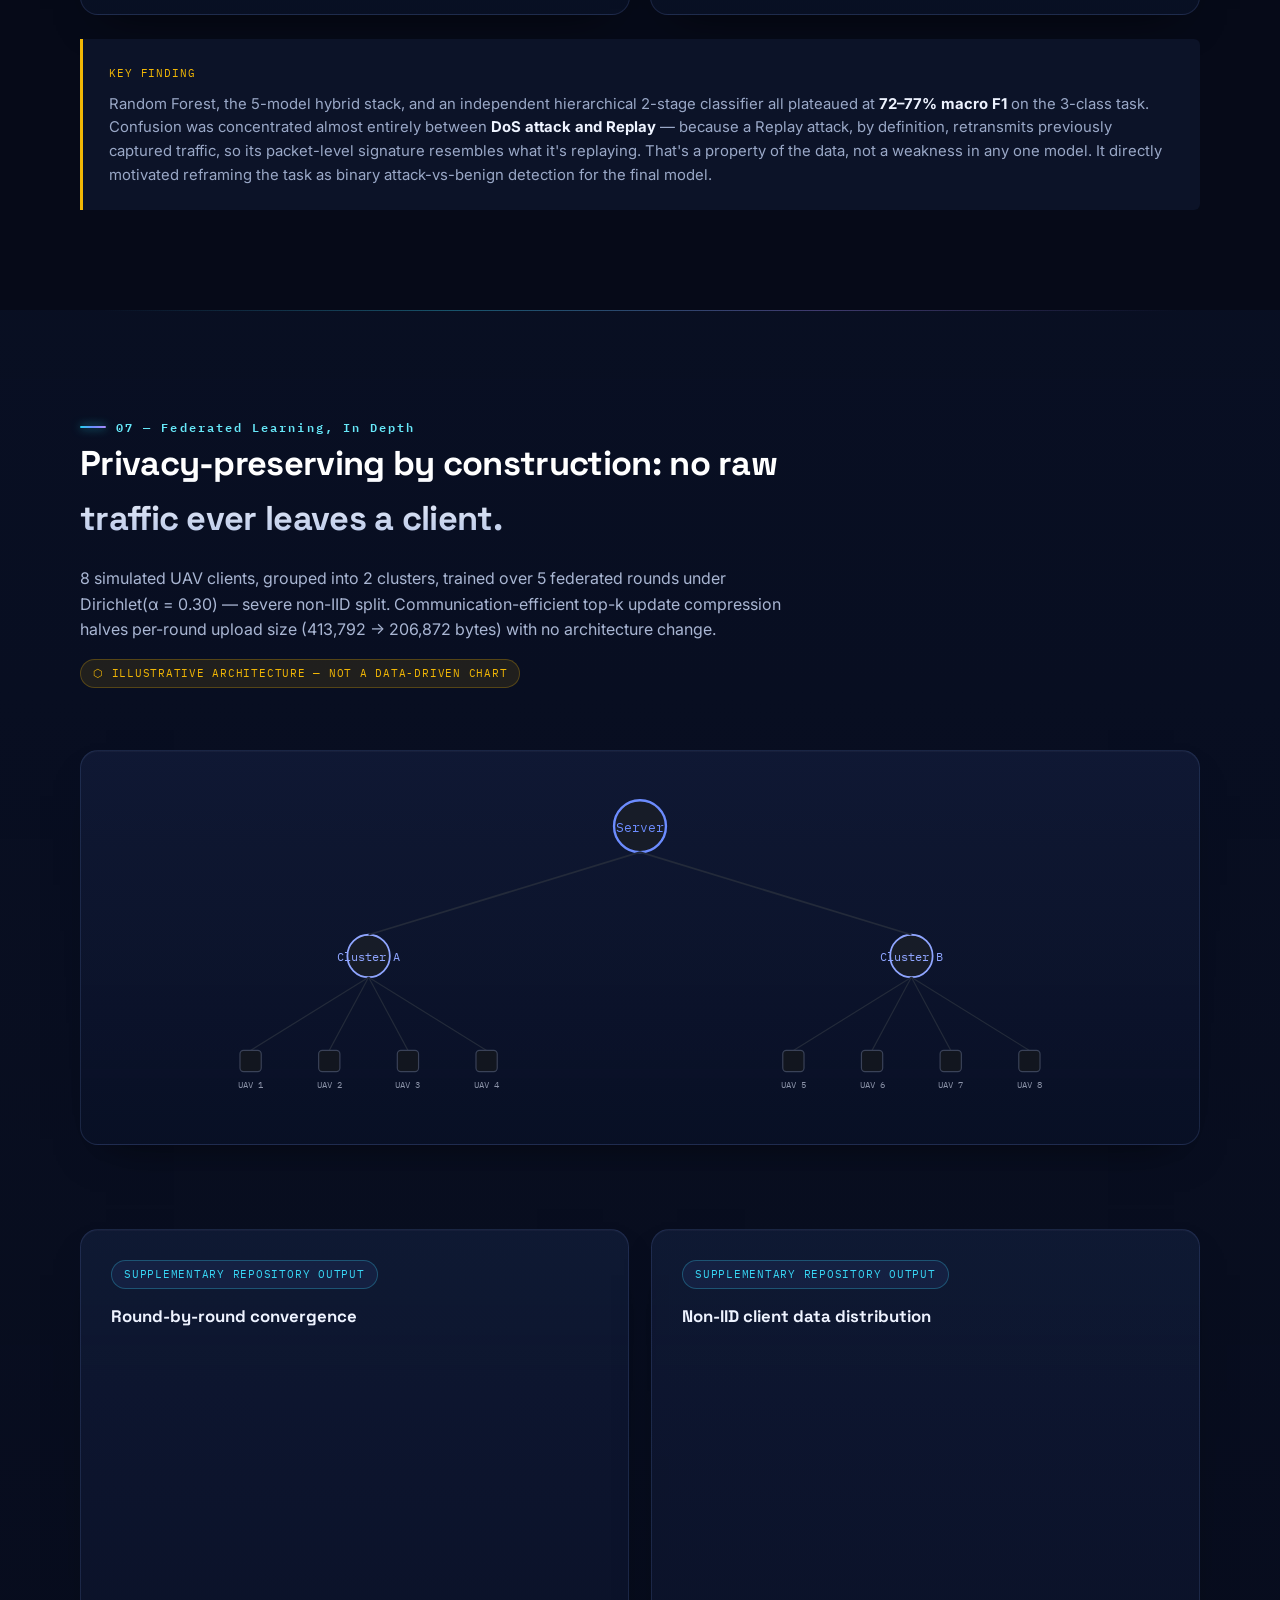
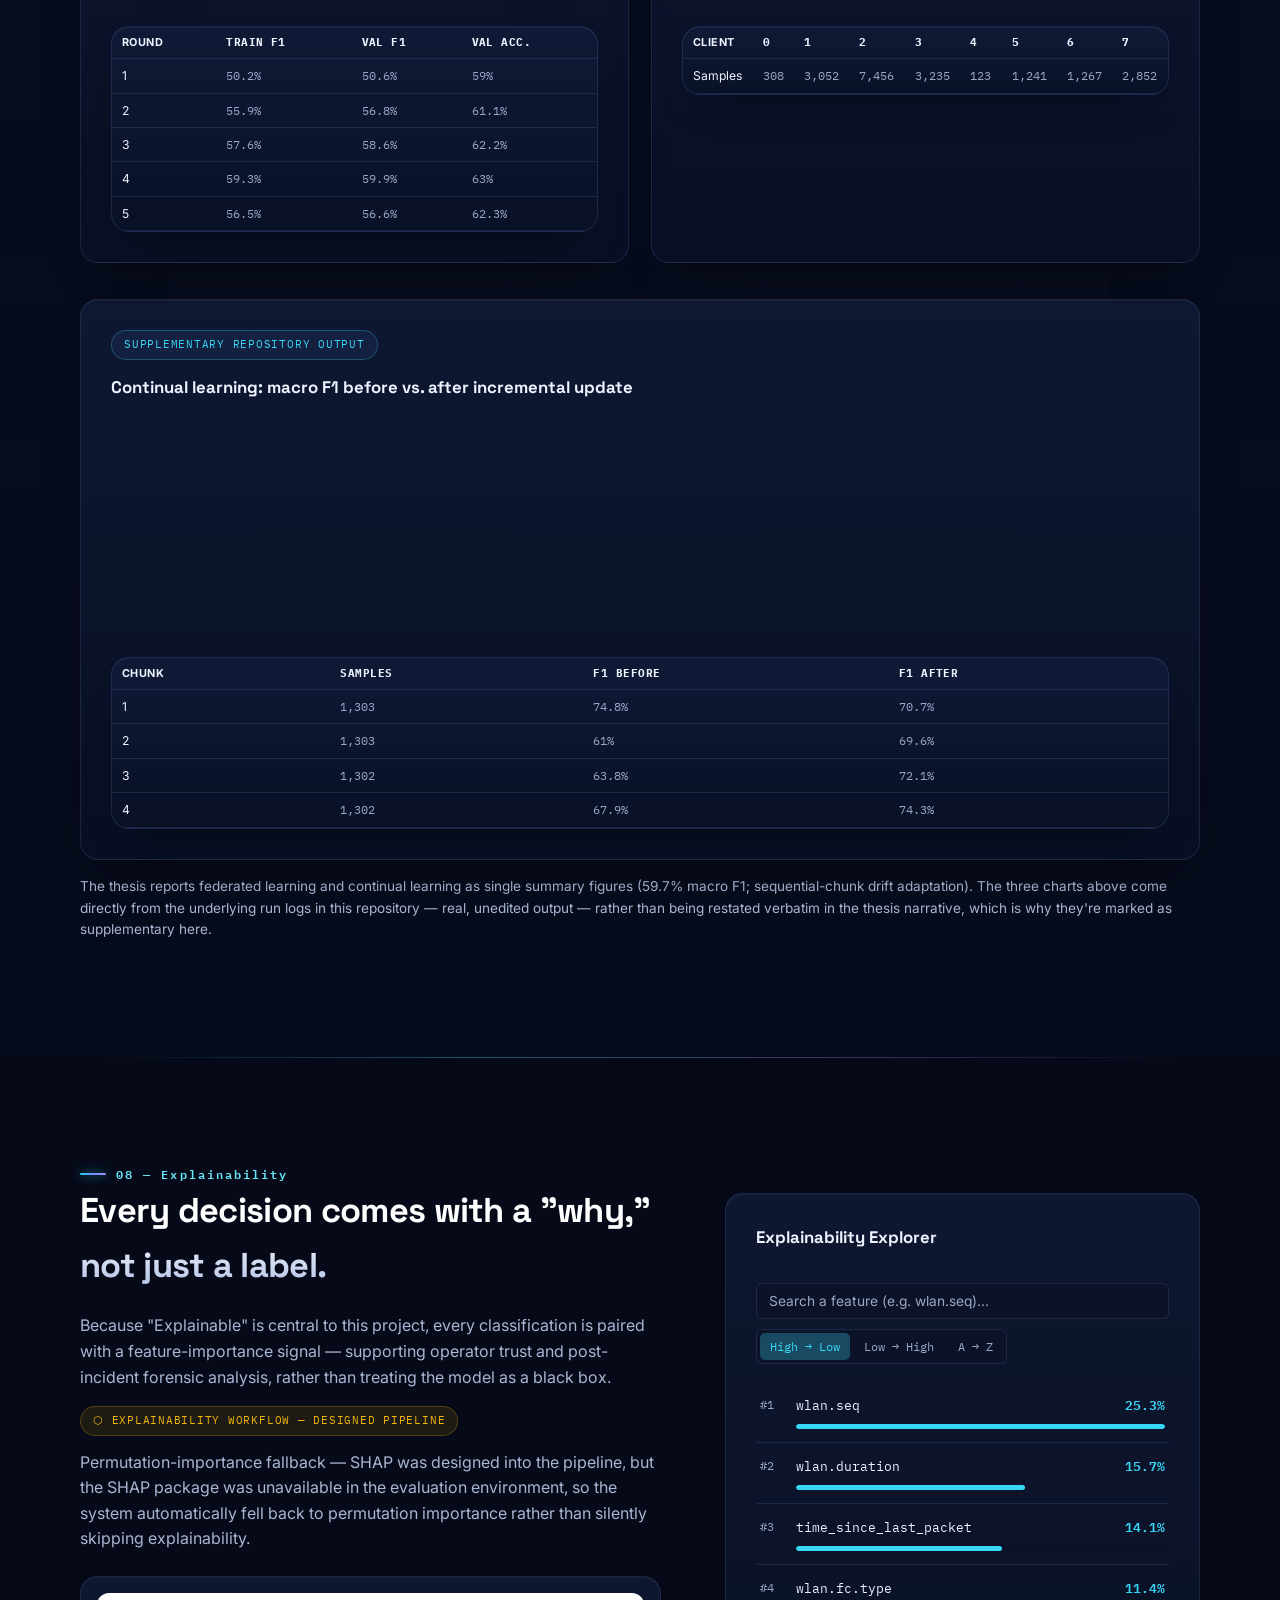
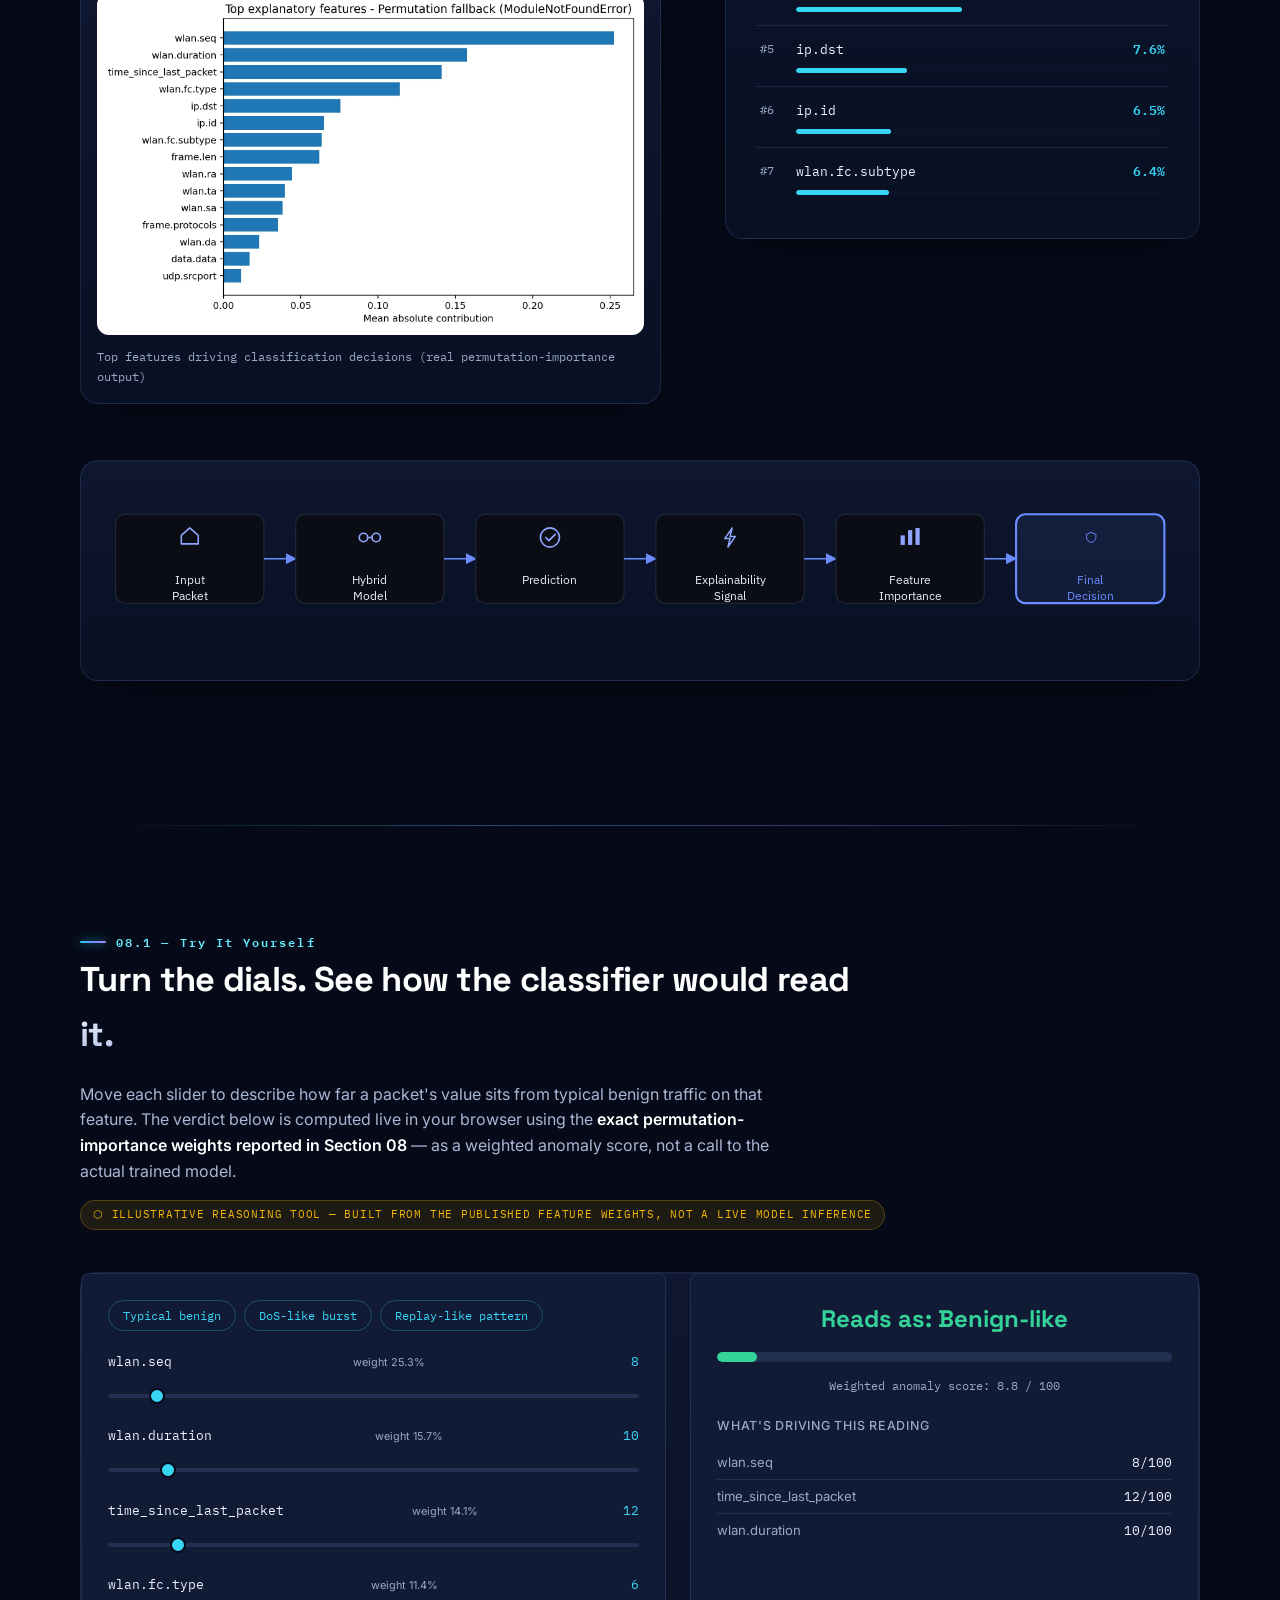
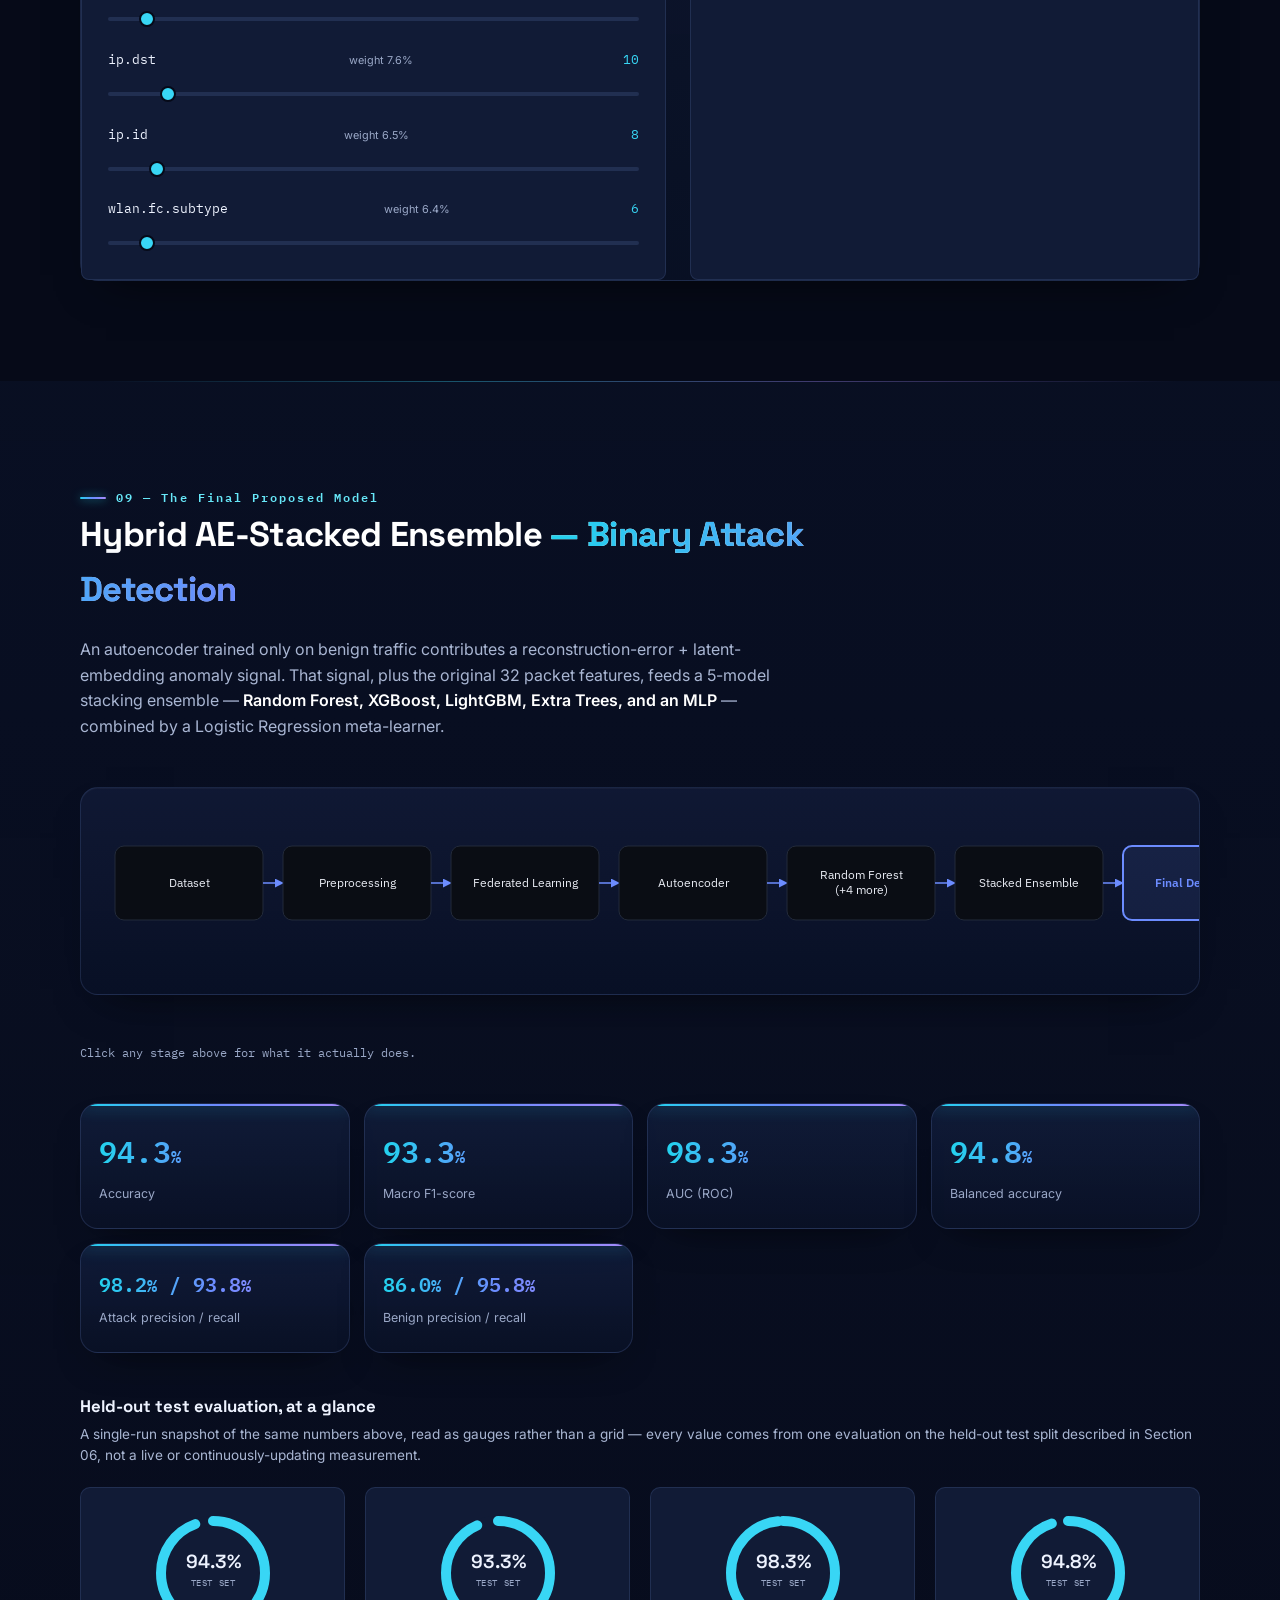
==== commit 3f5d3128: "Fix confusion-matrix caption: test set is 6,621 packets, not 5,939 Confusion matrix totals: 1,805 + " ====
--- a/index.html
+++ b/index.html
@@ -465,7 +465,7 @@
       <div class="figure-row">
         <figure class="figure-card">
           <img src="assets/hybrid_binary_confusion_matrix.webp" alt="Confusion matrix, final binary hybrid model: 1805 true benign, 4441 true attack, 295 false negatives, 80 false positives" loading="lazy" decoding="async">
-          <figcaption>Confusion matrix — test set (5,939 packets)</figcaption>
+          <figcaption>Confusion matrix — test set (6,621 packets)</figcaption>
           <div class="cm-breakdown">
             <div class="cm-stat"><span class="cm-stat-val">95.8%</span><span class="cm-stat-label">Benign correctly cleared</span></div>
             <div class="cm-stat"><span class="cm-stat-val">93.8%</span><span class="cm-stat-label">Attacks correctly caught</span></div>
